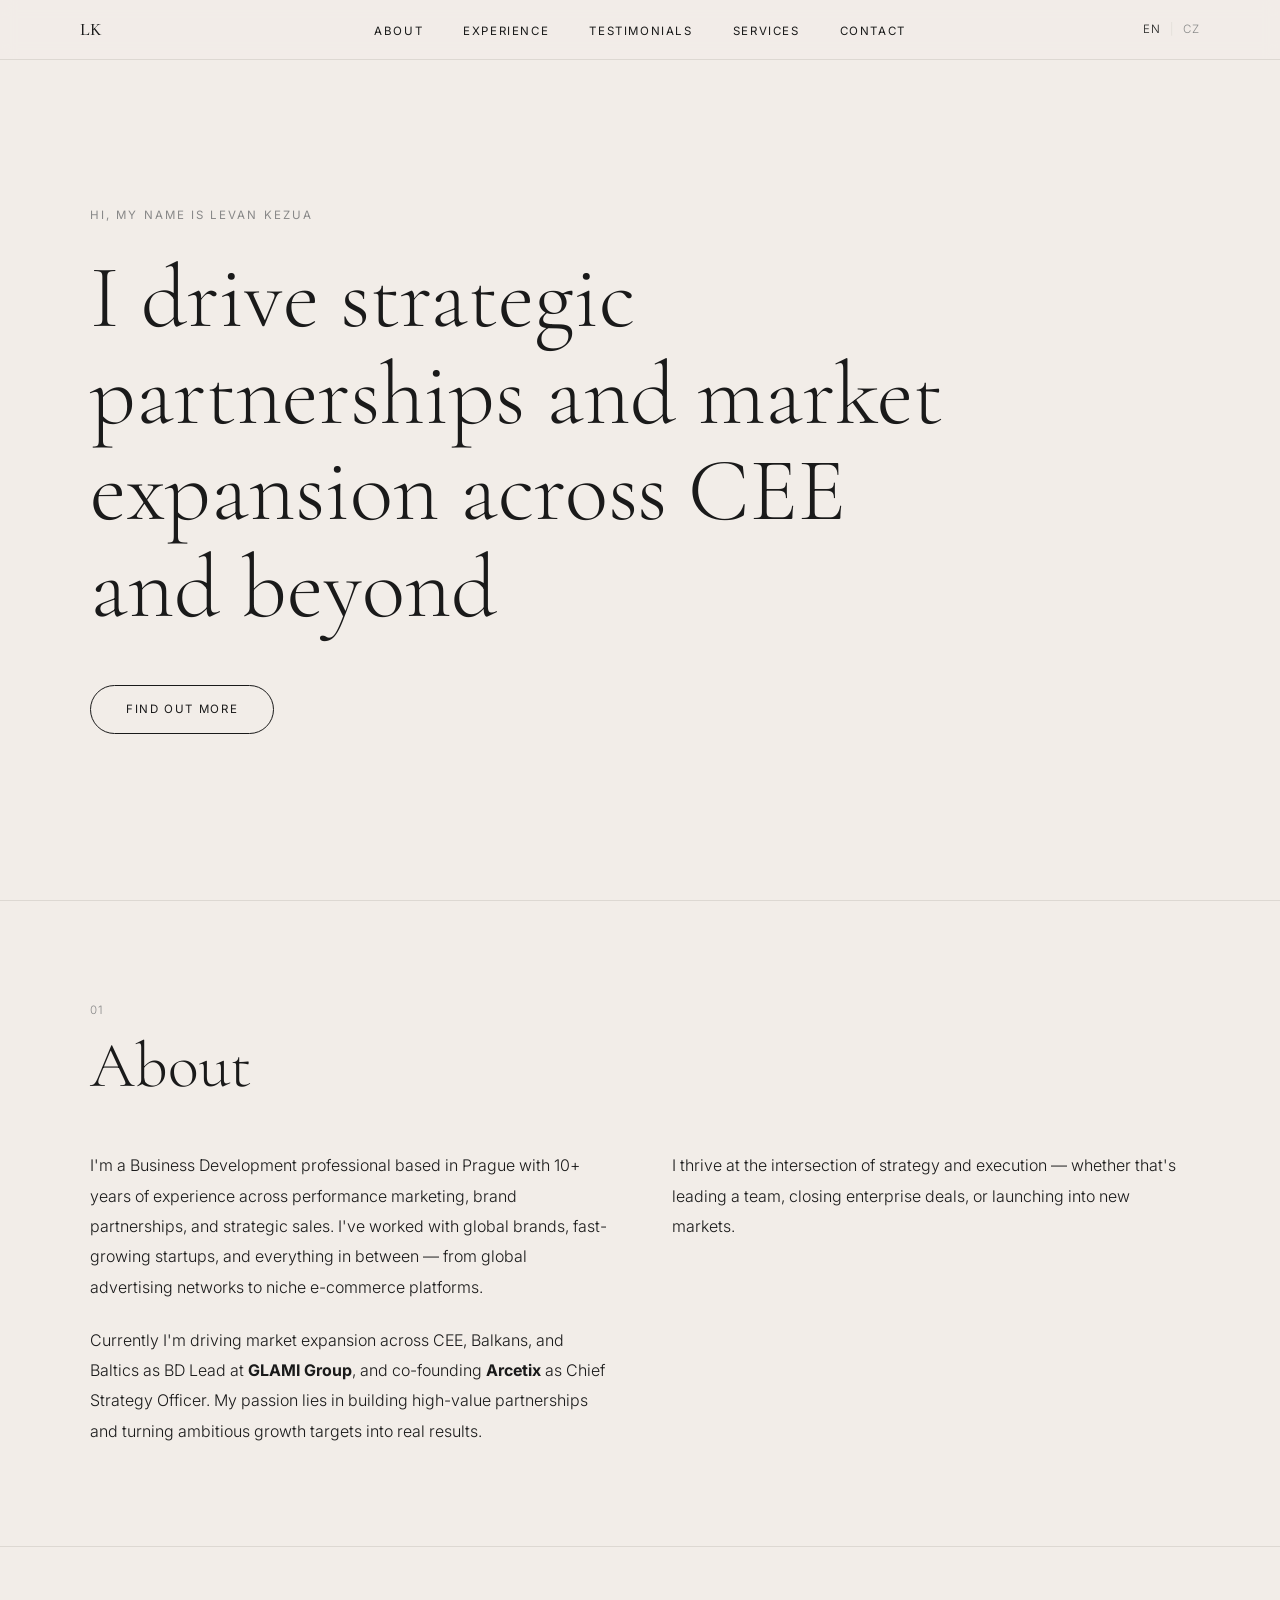
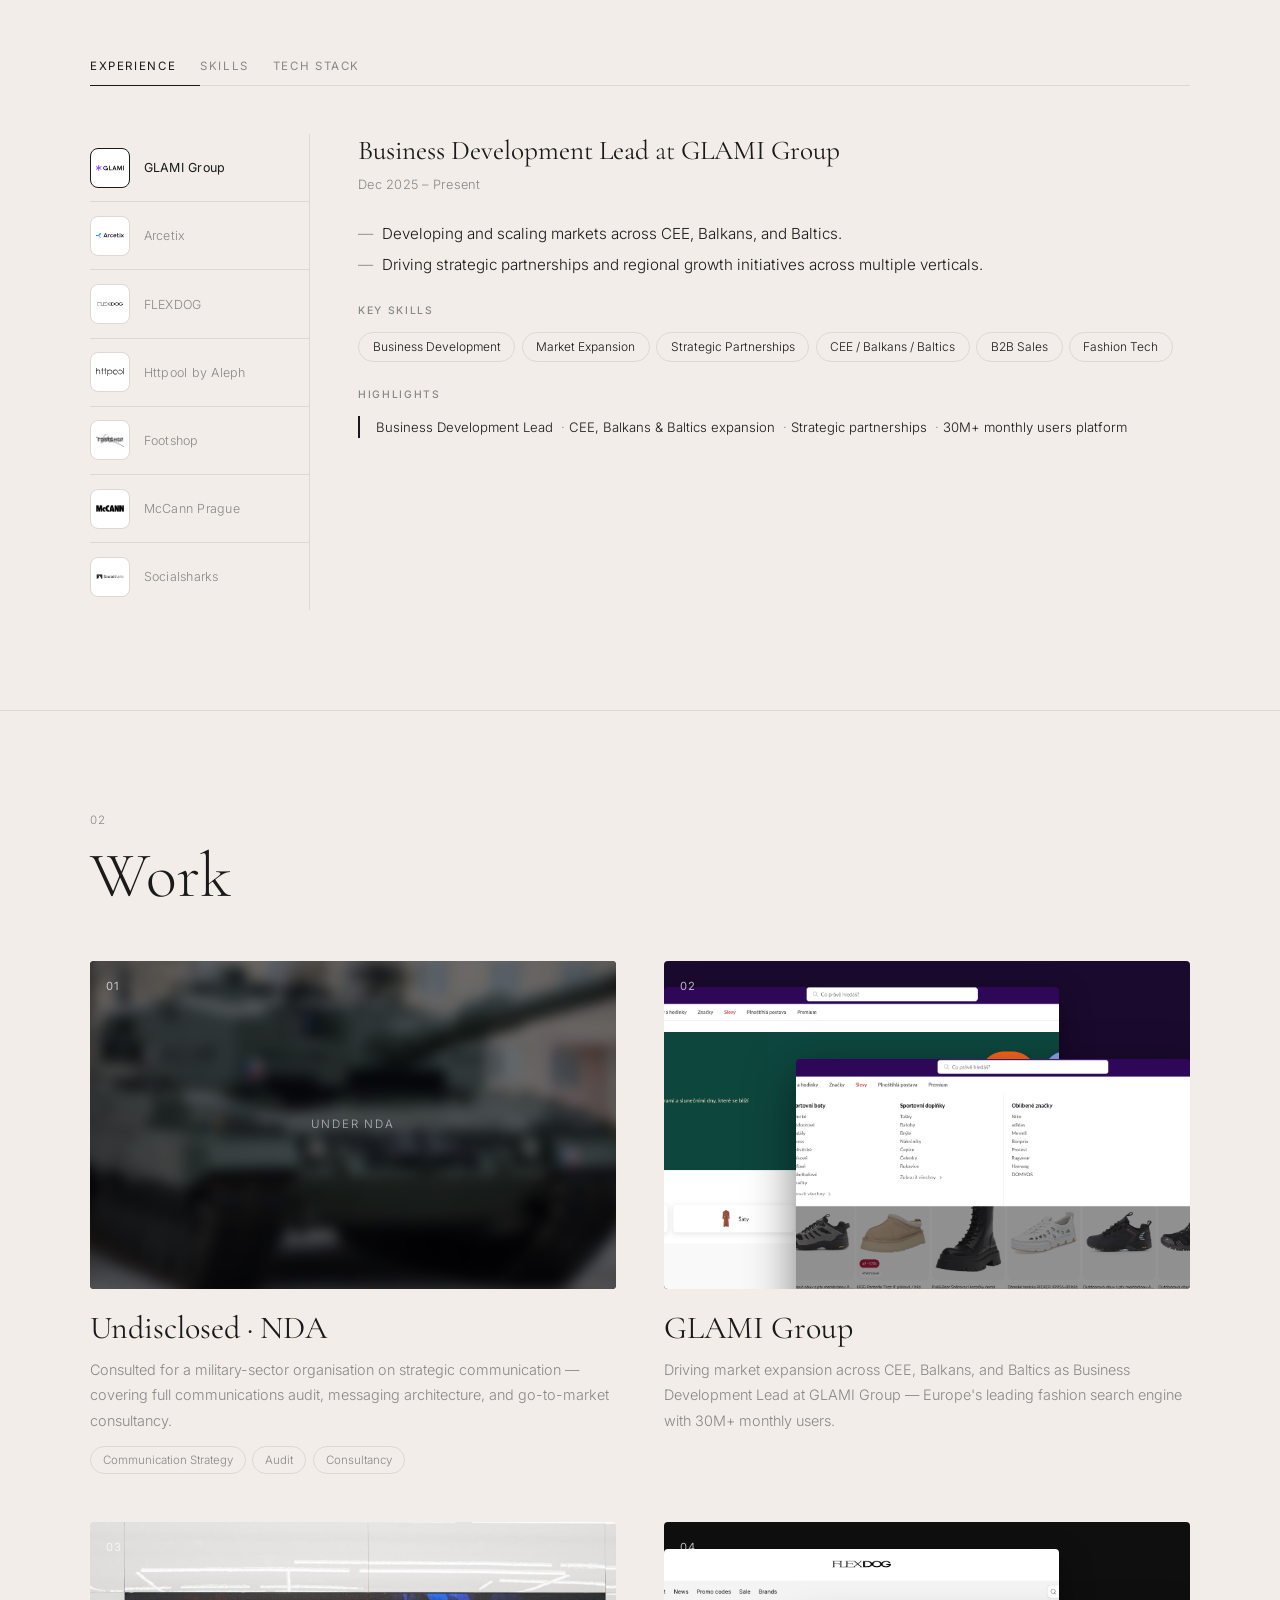
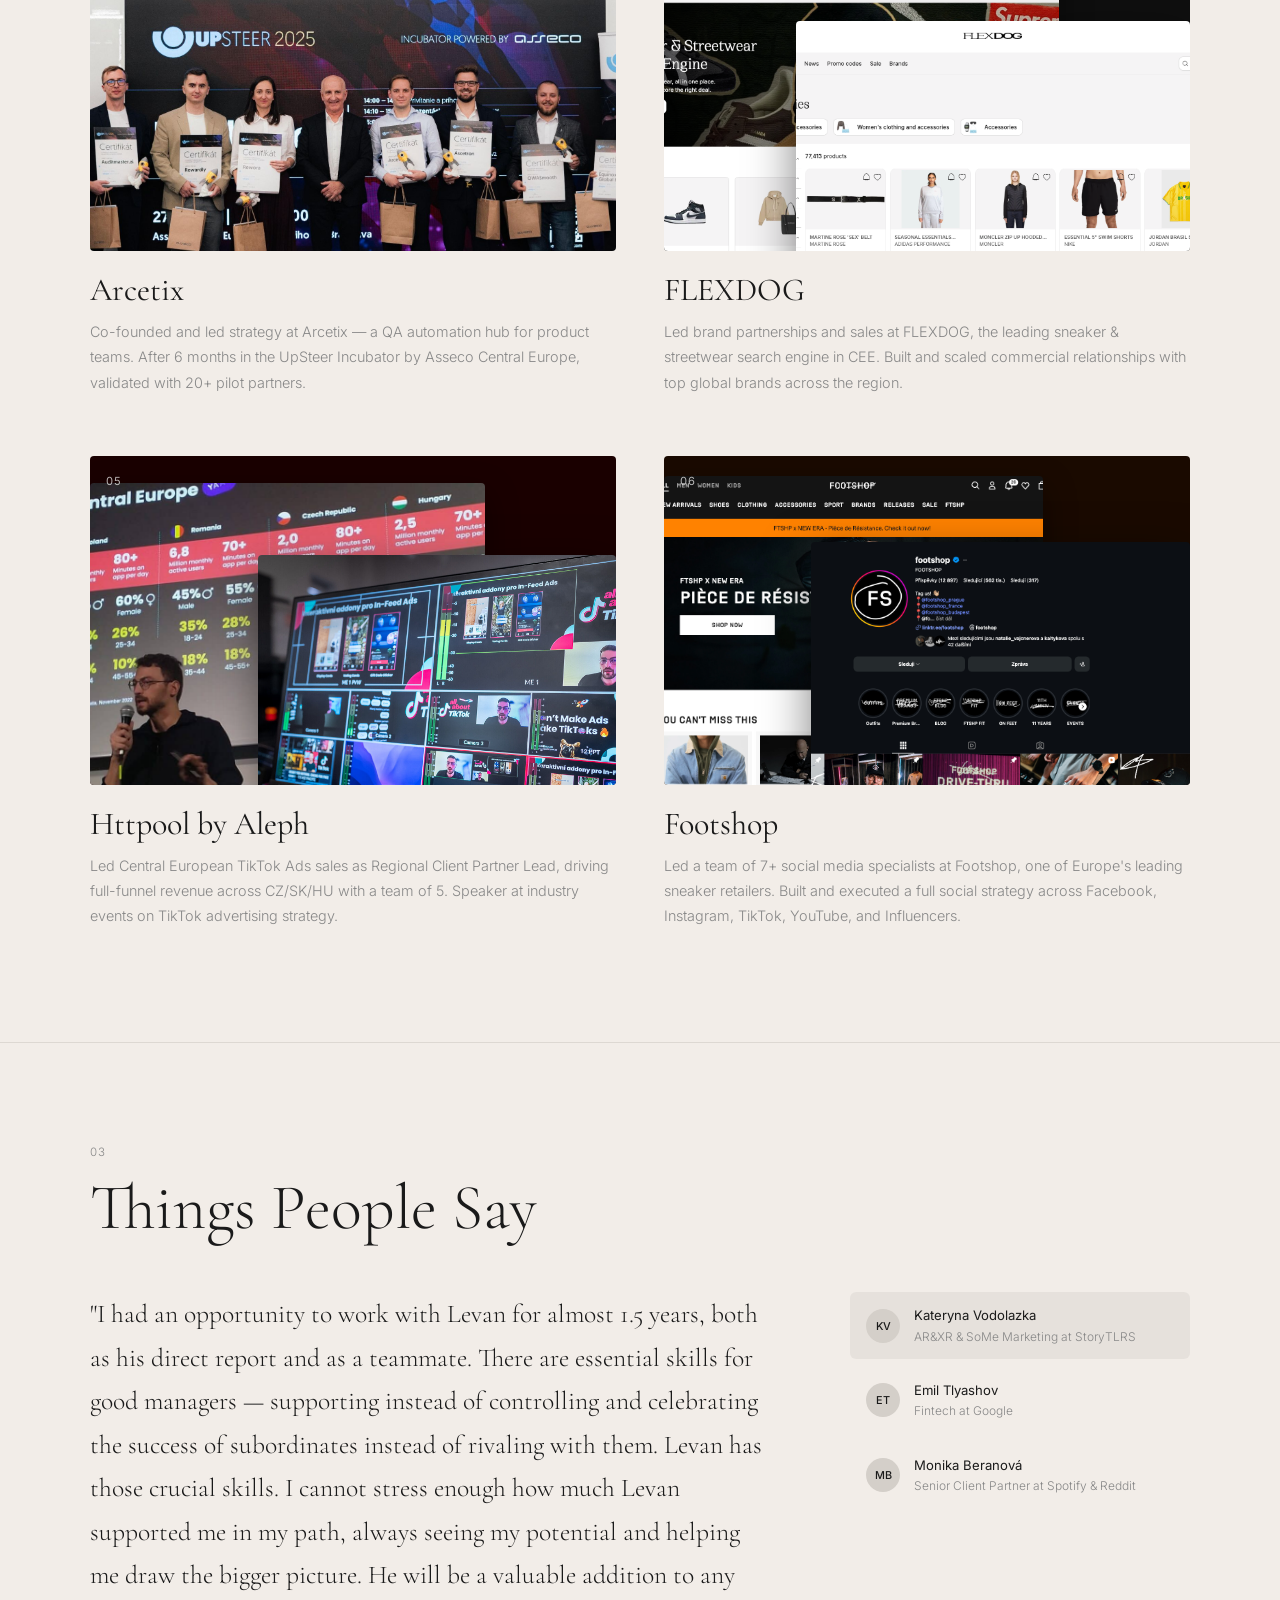
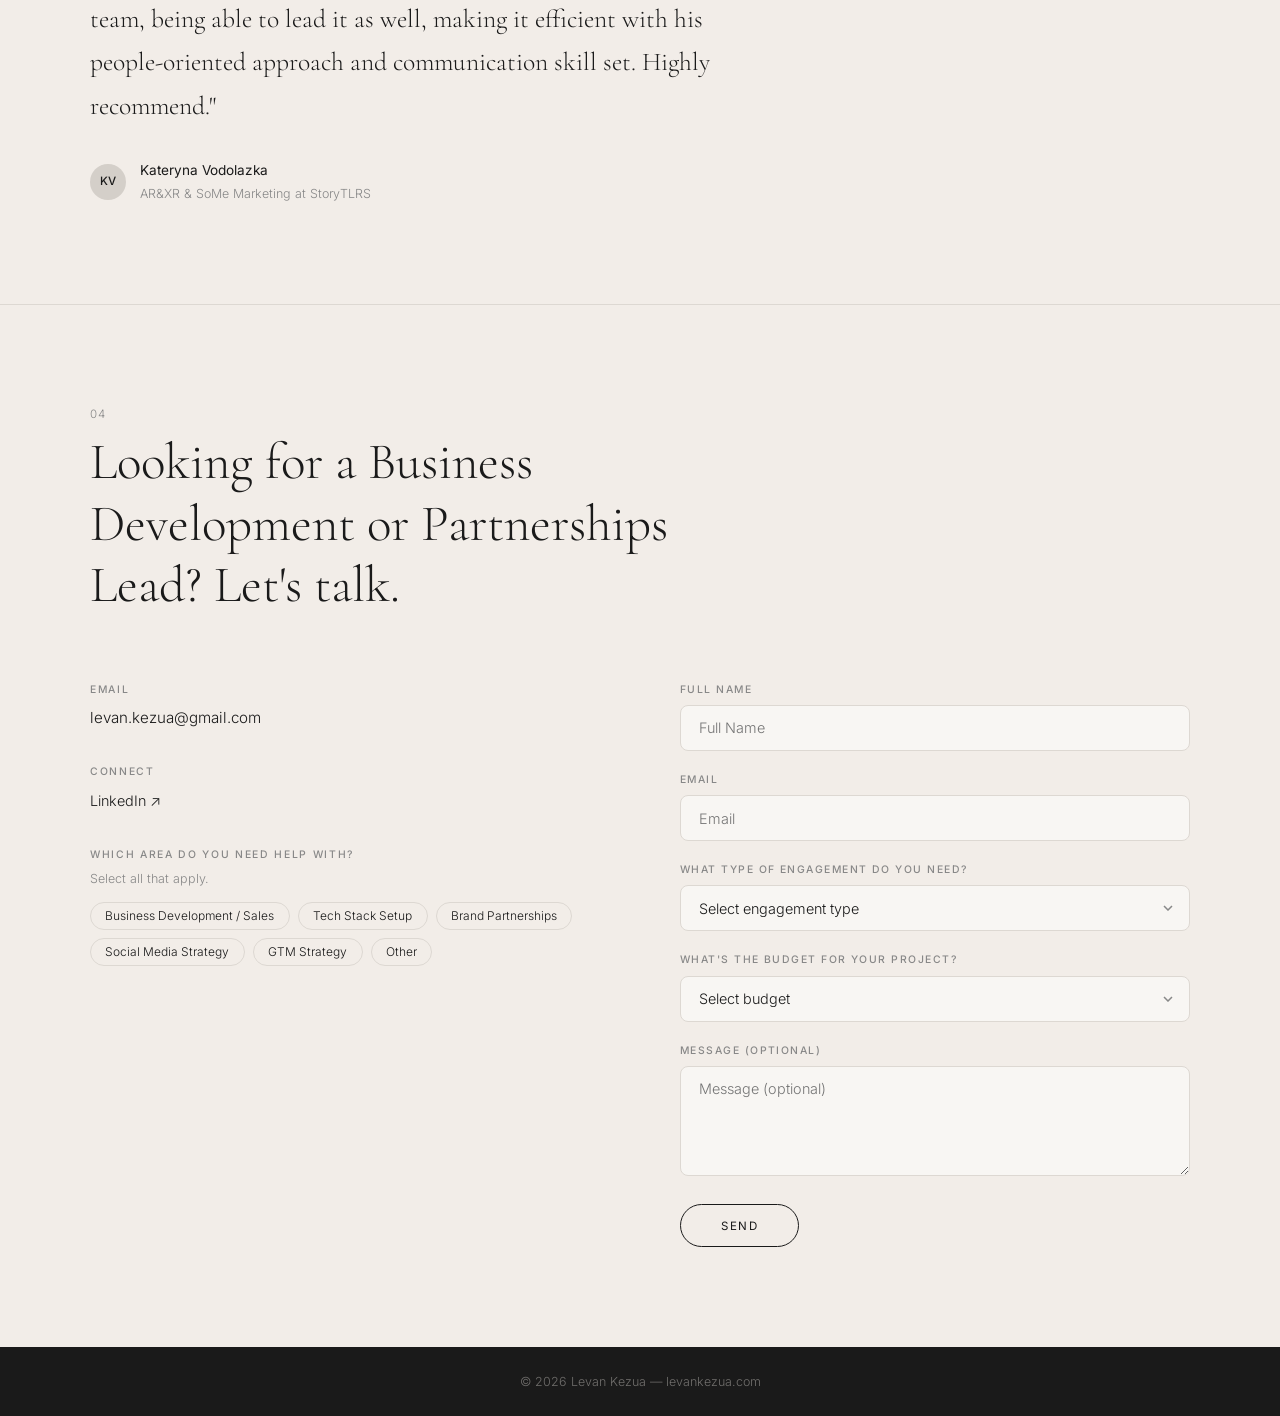
==== index.html @ ef1ce6ef "Update skills layout to 4-column grid with dash bullets" ====
<!DOCTYPE html>
<html lang="en">
<head>
  <meta charset="UTF-8" />
  <meta name="viewport" content="width=device-width, initial-scale=1.0" />
  <title>Levan Kezua — Business Development & Partnerships</title>
  <link rel="preconnect" href="https://fonts.googleapis.com" />
  <link rel="preconnect" href="https://fonts.gstatic.com" crossorigin />
  <link href="https://fonts.googleapis.com/css2?family=Cormorant+Garamond:ital,wght@0,300;0,400;0,500;0,600;1,300;1,400&family=Inter:wght@300;400;500&display=swap" rel="stylesheet" />
  <!-- Microsoft Clarity -->
  <script type="text/javascript">
    (function(c,l,a,r,i,t,y){
        c[a]=c[a]||function(){(c[a].q=c[a].q||[]).push(arguments)};
        t=l.createElement(r);t.async=1;t.src="https://www.clarity.ms/tag/"+i;
        y=l.getElementsByTagName(r)[0];y.parentNode.insertBefore(t,y);
    })(window, document, "clarity", "script", "w3x8jxwo1a");
  </script>
  <!-- Google Analytics 4 -->
  <script async src="https://www.googletagmanager.com/gtag/js?id=G-P7CTTK1KFV"></script>
  <script>
    window.dataLayer = window.dataLayer || [];
    function gtag(){dataLayer.push(arguments);}
    gtag('js', new Date());
    gtag('config', 'G-P7CTTK1KFV');
  </script>
  <style>
    *, *::before, *::after { box-sizing: border-box; margin: 0; padding: 0; }

    :root {
      --bg:      #f2ede8;
      --text:    #1a1a1a;
      --muted:   #888;
      --border:  #ddd8d2;
      --white:   #fff;
    }

    html { scroll-behavior: smooth; }

    body {
      font-family: 'Inter', sans-serif;
      background: var(--bg);
      color: var(--text);
      font-size: 16px;
      line-height: 1.7;
      font-weight: 300;
    }

    h1, h2, h3, h4 {
      font-family: 'Cormorant Garamond', serif;
      font-weight: 400;
      line-height: 1.15;
    }

    a { color: var(--text); text-decoration: none; transition: opacity .2s; }
    a:hover { opacity: .6; }

    /* ── NAV ──────────────────────────────── */
    nav {
      position: fixed; top: 0; left: 0; right: 0; z-index: 100;
      background: rgba(242,237,232,.95);
      backdrop-filter: blur(8px);
      border-bottom: 1px solid var(--border);
      height: 60px;
      display: flex; align-items: center;
    }

    .nav-inner {
      width: 100%; max-width: 1200px; margin: 0 auto;
      padding: 0 2.5rem;
      display: flex; align-items: center; justify-content: center;
      position: relative;
    }

    .nav-logo {
      position: absolute; left: 2.5rem;
      font-family: 'Cormorant Garamond', serif;
      font-size: 1.1rem;
      font-weight: 500;
      letter-spacing: .05em;
      color: var(--text);
    }

    .nav-links {
      display: flex; gap: 2.5rem; list-style: none;
    }

    .nav-links a {
      font-size: .72rem;
      font-weight: 400;
      letter-spacing: .14em;
      text-transform: uppercase;
      color: var(--text);
    }

    .nav-links a:hover { opacity: .5; }

    .nav-lang {
      position: absolute; right: 2.5rem;
      display: flex; gap: .5rem; align-items: center;
      font-size: .72rem; letter-spacing: .1em; text-transform: uppercase;
    }

    .nav-lang a { color: var(--muted); }
    .nav-lang a.active { color: var(--text); }
    .nav-lang span { color: var(--border); }

    .nav-toggle { display: none; background: none; border: none; cursor: pointer; padding: 4px; position: absolute; right: 2.5rem; }
    .nav-toggle span { display: block; width: 22px; height: 1.5px; background: var(--text); margin: 5px 0; }

    /* Dropdown */
    .nav-links li { position: relative; }
    .nav-dropdown {
      display: none;
      position: absolute; top: 100%; left: 50%;
      transform: translateX(-50%);
      background: var(--bg);
      border: 1px solid var(--border);
      min-width: 220px;
      padding: 12px 0 6px;
      z-index: 200;
    }
    .nav-dropdown::before {
      content: ''; position: absolute; top: -12px; left: 0; right: 0; height: 12px;
    }
    .nav-links li:hover .nav-dropdown { display: block; }
    .nav-dropdown a {
      display: block; padding: .55rem 1.2rem;
      font-size: .7rem; letter-spacing: .12em; text-transform: uppercase;
      color: var(--muted); white-space: nowrap;
    }
    .nav-dropdown a:hover { color: var(--text); opacity: 1; background: rgba(0,0,0,.03); }

    /* ── HERO ─────────────────────────────── */
    #hero {
      min-height: 100vh;
      display: flex; align-items: center;
      padding: 120px 2.5rem 80px;
      background: var(--bg);
    }

    .hero-inner { max-width: 1100px; margin: 0 auto; width: 100%; }

    .hero-intro {
      font-family: 'Inter', sans-serif;
      font-size: .72rem;
      font-weight: 400;
      letter-spacing: .18em;
      text-transform: uppercase;
      color: var(--muted);
      margin-bottom: 1.5rem;
    }

    .hero-inner h1 {
      font-size: clamp(3rem, 7vw, 6rem);
      font-weight: 300;
      line-height: 1.08;
      color: var(--text);
      max-width: 900px;
      margin-bottom: 3rem;
    }

    .btn-outline-dark {
      display: inline-block;
      padding: .85rem 2.2rem;
      border: 1px solid var(--text);
      border-radius: 50px;
      font-family: 'Inter', sans-serif;
      font-size: .72rem;
      font-weight: 400;
      letter-spacing: .14em;
      text-transform: uppercase;
      color: var(--text);
      transition: background .2s, color .2s;
    }
    .btn-outline-dark:hover { background: var(--text); color: var(--bg); opacity: 1; }

    /* ── SECTION COMMON ──────────────────── */
    section { padding: 100px 2.5rem; }

    .section-inner { max-width: 1100px; margin: 0 auto; }

    .section-num {
      font-family: 'Inter', sans-serif;
      font-size: .72rem;
      letter-spacing: .1em;
      color: var(--muted);
      margin-bottom: .5rem;
    }

    .section-title {
      font-size: clamp(2.5rem, 5vw, 4rem);
      font-weight: 300;
      color: var(--text);
      margin-bottom: 3rem;
    }

    /* ── ABOUT ───────────────────────────── */
    #about { background: var(--bg); border-top: 1px solid var(--border); }

    .about-grid {
      display: grid;
      grid-template-columns: 1fr 1fr;
      gap: 4rem;
    }

    .about-grid p {
      font-size: 1rem;
      color: var(--text);
      line-height: 1.9;
      margin-bottom: 1.4rem;
      font-weight: 300;
    }

    .about-grid p:last-child { margin-bottom: 0; }

    /* ── EXPERIENCE ──────────────────────── */
    #work { background: var(--bg); border-top: 1px solid var(--border); }

    .se-tabs {
      display: flex; gap: 0;
      border-bottom: 1px solid var(--border);
      margin-bottom: 3rem;
      position: relative;
    }

    .se-tab {
      background: none; border: none; cursor: pointer;
      padding: .75rem 1.5rem .75rem 0;
      font-family: 'Inter', sans-serif;
      font-size: .72rem;
      font-weight: 400;
      letter-spacing: .14em;
      text-transform: uppercase;
      color: var(--muted);
      position: relative;
      transition: color .2s;
    }

    .se-tab.active { color: var(--text); }

    .se-tab.active::after {
      content: '';
      position: absolute; bottom: -1px; left: 0; right: 0;
      height: 1px; background: var(--text);
    }

    .se-panel { display: none; }
    .se-panel.active { display: block; }

    /* Experience layout */
    .exp-layout { display: flex; gap: 0; min-height: 380px; }

    .exp-sidebar {
      display: flex; flex-direction: column;
      flex-shrink: 0; width: 220px;
      border-right: 1px solid var(--border);
    }

    .exp-tab {
      background: none; border: none; cursor: pointer;
      display: flex; align-items: center; gap: .85rem;
      padding: .85rem 1rem .85rem 0;
      text-align: left;
      border-bottom: 1px solid var(--border);
      transition: opacity .2s;
    }

    .exp-tab:last-child { border-bottom: none; }
    .exp-tab:hover { opacity: .7; }

    .exp-logo-box {
      width: 40px; height: 40px;
      border-radius: 8px;
      border: 1px solid var(--border);
      background: var(--white);
      display: flex; align-items: center; justify-content: center;
      flex-shrink: 0;
      overflow: hidden;
    }

    .exp-logo-box img { width: 28px; height: 28px; object-fit: contain; }

    .exp-tab-name {
      font-family: 'Inter', sans-serif;
      font-size: .78rem;
      font-weight: 300;
      color: var(--muted);
      letter-spacing: .02em;
    }

    .exp-tab.active .exp-tab-name { color: var(--text); font-weight: 400; }
    .exp-tab.active .exp-logo-box { border-color: var(--text); }

    .exp-detail { flex: 1; padding: 0 0 0 3rem; }

    .exp-panel { display: none; }
    .exp-panel.active { display: block; }

    .exp-role {
      font-family: 'Cormorant Garamond', serif;
      font-size: 1.7rem;
      font-weight: 400;
      color: var(--text);
      margin-bottom: .4rem;
      line-height: 1.25;
    }

    .exp-role em { font-style: normal; font-weight: 300; }

    .exp-date {
      font-size: .8rem;
      color: var(--muted);
      font-weight: 300;
      margin-bottom: 1.5rem;
      letter-spacing: .02em;
    }

    .exp-panel ul { list-style: none; padding: 0; margin-bottom: 1.5rem; }

    .exp-panel li {
      font-size: .95rem;
      color: var(--text);
      font-weight: 300;
      line-height: 1.8;
      padding-left: 1.5rem;
      position: relative;
      margin-bottom: .2rem;
    }

    .exp-panel li::before {
      content: '—';
      position: absolute; left: 0;
      color: var(--muted);
    }

    .exp-section-label {
      font-family: 'Inter', sans-serif;
      font-size: .65rem;
      font-weight: 500;
      letter-spacing: .16em;
      text-transform: uppercase;
      color: var(--muted);
      margin-bottom: .75rem;
    }

    .exp-chips { display: flex; flex-wrap: wrap; gap: .4rem; margin-bottom: 1.5rem; }

    .exp-chip {
      font-size: .75rem;
      font-weight: 300;
      color: var(--text);
      border: 1px solid var(--border);
      border-radius: 50px;
      padding: .25rem .85rem;
    }

    .exp-highlights-bar {
      border-left: 2px solid var(--text);
      padding-left: 1rem;
      display: flex; flex-wrap: wrap; gap: .2rem .5rem; align-items: center;
    }

    .exp-highlights-bar span {
      font-size: .82rem; font-weight: 300; color: var(--text);
    }

    .exp-highlights-bar span + span::before { content: ' · '; color: var(--muted); }

    .exp-links { display: flex; flex-direction: column; gap: .3rem; margin-top: .5rem; }
    .exp-links a { font-size: .85rem; font-weight: 300; color: var(--muted); }
    .exp-links a:hover { color: var(--text); opacity: 1; }
    .exp-cat { font-size: .65rem; letter-spacing: .12em; text-transform: uppercase; color: var(--muted); margin-top: .6rem; }

    /* Skills */
    .skills-tabs { display: flex; gap: .5rem; flex-wrap: wrap; margin-bottom: 2rem; }

    .skill-tab-btn {
      padding: .4rem 1rem;
      border: 1px solid var(--border);
      border-radius: 50px;
      background: none;
      font-family: 'Inter', sans-serif;
      font-size: .72rem;
      font-weight: 300;
      letter-spacing: .06em;
      color: var(--muted);
      cursor: pointer;
      transition: all .2s;
    }

    .skill-tab-btn.active, .skill-tab-btn:hover {
      border-color: var(--text);
      color: var(--text);
    }

    .tab-panel { display: none; }
    .tab-panel.active { display: flex; flex-wrap: wrap; gap: .5rem; }

    .skill-tag {
      font-size: .8rem; font-weight: 300;
      border: 1px solid var(--border);
      border-radius: 50px;
      padding: .3rem 1rem;
      color: var(--text);
      transition: border-color .2s;
    }

    .skill-tag:hover { border-color: var(--text); }

    /* Skills 4-column grid */
    .skills-grid-4col {
      display: grid;
      grid-template-columns: repeat(4, 1fr);
      gap: 2.5rem;
    }

    .skills-col-title {
      font-family: 'Inter', sans-serif;
      font-size: .65rem;
      font-weight: 500;
      letter-spacing: .16em;
      text-transform: uppercase;
      color: var(--muted);
      margin-bottom: 1.25rem;
    }

    .skills-list {
      list-style: none;
      padding: 0;
      display: flex;
      flex-direction: column;
      gap: .55rem;
    }

    .skills-list li {
      font-size: .9rem;
      font-weight: 300;
      color: var(--text);
      padding-left: 1.25rem;
      position: relative;
    }

    .skills-list li::before {
      content: '—';
      position: absolute;
      left: 0;
      color: var(--muted);
      font-size: .75rem;
    }

    @media (max-width: 900px) {
      .skills-grid-4col { grid-template-columns: 1fr 1fr; }
    }

    @media (max-width: 600px) {
      .skills-grid-4col { grid-template-columns: 1fr; }
    }

    /* ── WORK / PORTFOLIO ────────────────── */
    #portfolio { background: var(--bg); border-top: 1px solid var(--border); }

    .work-grid {
      display: grid;
      grid-template-columns: 1fr 1fr;
      gap: 3rem 3rem;
    }

    .work-item {}

    .work-img-wrap {
      width: 100%; aspect-ratio: 16/10;
      overflow: hidden; position: relative;
      border-radius: 4px;
      margin-bottom: 1.25rem;
      background: #222;
    }

    .work-img-wrap img {
      width: 100%; height: 100%; object-fit: cover;
      transition: transform .4s ease;
    }

    .work-item:hover .work-img-wrap img { transform: scale(1.03); }

    .work-num {
      position: absolute; top: 1rem; left: 1rem;
      font-family: 'Inter', sans-serif;
      font-size: .7rem; font-weight: 400;
      color: rgba(255,255,255,.7);
      letter-spacing: .08em;
      z-index: 2;
    }

    .work-nda-label {
      position: absolute; inset: 0; z-index: 2;
      display: flex; align-items: center; justify-content: center;
      font-family: 'Inter', sans-serif;
      font-size: .72rem; letter-spacing: .16em; text-transform: uppercase;
      color: rgba(255,255,255,.6);
    }

    .work-title {
      font-size: clamp(1.5rem, 2.5vw, 2rem);
      font-weight: 400;
      color: var(--text);
      margin-bottom: .6rem;
      line-height: 1.2;
    }

    .work-desc {
      font-size: .9rem;
      font-weight: 300;
      color: var(--muted);
      line-height: 1.75;
      margin-bottom: .85rem;
    }

    .work-tags { display: flex; flex-wrap: wrap; gap: .4rem; }

    .work-tag {
      font-size: .72rem; font-weight: 300;
      border: 1px solid var(--border);
      border-radius: 50px;
      padding: .2rem .75rem;
      color: var(--muted);
    }

    /* ── TESTIMONIALS ────────────────────── */
    #testimonials { background: var(--bg); border-top: 1px solid var(--border); }

    .testimonials-grid {
      display: grid;
      grid-template-columns: 1fr 340px;
      gap: 5rem;
      align-items: start;
    }

    .ts-quote {
      font-family: 'Cormorant Garamond', serif;
      font-size: clamp(1.25rem, 2vw, 1.6rem);
      font-weight: 300;
      line-height: 1.7;
      color: var(--text);
      margin-bottom: 2rem;
    }

    .ts-quote-author {
      display: flex; align-items: center; gap: .85rem;
    }

    .ts-avatar {
      width: 36px; height: 36px;
      border-radius: 50%;
      background: #d4cfc9;
      display: flex; align-items: center; justify-content: center;
      font-family: 'Inter', sans-serif;
      font-size: .72rem; font-weight: 500;
      color: var(--text);
      flex-shrink: 0;
    }

    .ts-author-name { font-size: .85rem; font-weight: 400; color: var(--text); }
    .ts-author-title { font-size: .78rem; font-weight: 300; color: var(--muted); }

    .ts-list { display: flex; flex-direction: column; gap: .5rem; }

    .ts-list-item {
      display: flex; align-items: center; gap: .85rem;
      padding: .75rem 1rem;
      border-radius: 6px;
      cursor: pointer;
      transition: background .2s;
    }

    .ts-list-item.active { background: rgba(0,0,0,.05); }
    .ts-list-item:hover { background: rgba(0,0,0,.04); }

    .ts-list-avatar {
      width: 34px; height: 34px;
      border-radius: 50%;
      background: #d4cfc9;
      display: flex; align-items: center; justify-content: center;
      font-family: 'Inter', sans-serif;
      font-size: .68rem; font-weight: 500;
      color: var(--text);
      flex-shrink: 0;
    }

    .ts-list-name { font-size: .82rem; font-weight: 400; color: var(--text); }
    .ts-list-title { font-size: .75rem; font-weight: 300; color: var(--muted); }

    /* ── CONTACT ─────────────────────────── */
    #contact { background: var(--bg); border-top: 1px solid var(--border); }

    .contact-heading {
      font-size: clamp(2rem, 4vw, 3.5rem);
      font-weight: 300;
      color: var(--text);
      max-width: 640px;
      margin-bottom: 4rem;
      line-height: 1.2;
    }

    .contact-grid {
      display: grid;
      grid-template-columns: 1fr 1fr;
      gap: 5rem;
      align-items: start;
    }

    .contact-left { display: flex; flex-direction: column; gap: 2rem; }

    .cl-label {
      font-size: .65rem; font-weight: 500;
      letter-spacing: .16em; text-transform: uppercase;
      color: var(--muted); margin-bottom: .4rem;
    }

    .cl-value { font-size: .95rem; font-weight: 300; color: var(--text); }

    .cl-link {
      font-size: .9rem; font-weight: 300;
      color: var(--text);
      display: inline-flex; align-items: center; gap: .3rem;
    }

    .cl-chips-label {
      font-size: .65rem; font-weight: 500;
      letter-spacing: .16em; text-transform: uppercase;
      color: var(--muted); margin-bottom: .3rem;
    }

    .cl-chips-hint { font-size: .78rem; font-weight: 300; color: var(--muted); margin-bottom: .75rem; }

    .cl-chips { display: flex; flex-wrap: wrap; gap: .5rem; }

    .cl-chip {
      padding: .35rem .9rem;
      border: 1px solid var(--border);
      border-radius: 50px;
      font-family: 'Inter', sans-serif;
      font-size: .75rem; font-weight: 300;
      color: var(--text); cursor: pointer;
      transition: border-color .2s, background .2s;
      background: none;
    }

    .cl-chip.selected { border-color: var(--text); background: rgba(0,0,0,.05); }

    /* Form */
    .contact-form { display: flex; flex-direction: column; gap: 1.25rem; }

    .cf-label {
      font-size: .65rem; font-weight: 500;
      letter-spacing: .14em; text-transform: uppercase;
      color: var(--muted); display: block; margin-bottom: .4rem;
    }

    .cf-input, .cf-select, .cf-textarea {
      width: 100%;
      padding: .85rem 1.1rem;
      border: 1px solid var(--border);
      border-radius: 8px;
      background: rgba(255,255,255,.5);
      font-family: 'Inter', sans-serif;
      font-size: .9rem; font-weight: 300;
      color: var(--text);
      outline: none;
      transition: border-color .2s;
      appearance: none;
    }

    .cf-input:focus, .cf-select:focus, .cf-textarea:focus {
      border-color: var(--text);
    }

    .cf-select {
      background-image: url("data:image/svg+xml,%3Csvg xmlns='http://www.w3.org/2000/svg' width='10' height='6'%3E%3Cpath d='M1 1l4 4 4-4' stroke='%23888' stroke-width='1.5' fill='none'/%3E%3C/svg%3E");
      background-repeat: no-repeat;
      background-position: right 1rem center;
      background-color: rgba(255,255,255,.5);
    }

    .cf-textarea { resize: vertical; min-height: 110px; }

    .cf-submit {
      align-self: flex-start;
      padding: .85rem 2.5rem;
      border: 1px solid var(--text);
      border-radius: 50px;
      background: none;
      font-family: 'Inter', sans-serif;
      font-size: .72rem; font-weight: 400;
      letter-spacing: .14em; text-transform: uppercase;
      color: var(--text); cursor: pointer;
      transition: background .2s, color .2s;
    }

    .cf-submit:hover { background: var(--text); color: var(--bg); }

    /* ── FOOTER ──────────────────────────── */
    footer {
      background: var(--text);
      color: rgba(242,237,232,.4);
      text-align: center;
      padding: 1.5rem;
      font-size: .78rem;
      font-weight: 300;
    }

    footer a { color: rgba(242,237,232,.4); }
    footer a:hover { color: rgba(242,237,232,.7); opacity: 1; }

    /* ── MOBILE ──────────────────────────── */
    @media (max-width: 900px) {
      .about-grid { grid-template-columns: 1fr; gap: 1.5rem; }
      .work-grid { grid-template-columns: 1fr; }
      .testimonials-grid { grid-template-columns: 1fr; }
      .contact-grid { grid-template-columns: 1fr; gap: 2.5rem; }
      .exp-sidebar { width: 160px; }
    }

    @media (max-width: 768px) {
      .nav-links { display: none; flex-direction: column; position: absolute; top: 60px; left: 0; right: 0; background: var(--bg); padding: 1rem 2rem; border-bottom: 1px solid var(--border); gap: 1rem; }
      .nav-links.open { display: flex; }
      .nav-toggle { display: block; }
      .nav-lang { display: none; }
      .exp-layout { flex-direction: column; }
      .exp-sidebar { width: 100%; flex-direction: row; flex-wrap: wrap; border-right: none; border-bottom: 1px solid var(--border); padding-bottom: 1rem; margin-bottom: 1.5rem; }
      .exp-detail { padding: 0; }
    }
  </style>
</head>
<body>

  <!-- NAV -->
  <nav>
    <div class="nav-inner">
      <a href="index.html" class="nav-logo">LK</a>
      <ul class="nav-links" id="navLinks">
        <li><a href="#about">About</a></li>
        <li><a href="#work">Experience</a></li>
        <li><a href="#testimonials">Testimonials</a></li>
        <li>
          <a href="fractional-cso.html">Services</a>
          <div class="nav-dropdown">
            <a href="fractional-cso.html">Fractional CSO</a>
            <a href="sales-strategy.html">Sales Strategy &amp; Advisory</a>
            <a href="market-expansion.html">Market Expansion (CEE)</a>
            <a href="partnership-development.html">Partnership Development</a>
            <a href="go-to-market.html">Go-to-Market Consulting</a>
          </div>
        </li>
        <li><a href="#contact">Contact</a></li>
      </ul>
      <button class="nav-toggle" id="navToggle" aria-label="Toggle menu">
        <span></span><span></span><span></span>
      </button>
      <div class="nav-lang">
        <a href="index.html" class="active">EN</a>
        <span>|</span>
        <a href="index-cz.html">CZ</a>
      </div>
    </div>
  </nav>

  <!-- HERO -->
  <section id="hero">
    <div class="hero-inner">
      <p class="hero-intro">Hi, my name is Levan Kezua</p>
      <h1>I drive strategic partnerships and market expansion across CEE and beyond</h1>
      <a href="#work" class="btn-outline-dark">Find Out More</a>
    </div>
  </section>

  <!-- ABOUT -->
  <section id="about">
    <div class="section-inner">
      <p class="section-num">01</p>
      <h2 class="section-title">About</h2>
      <div class="about-grid">
        <div>
          <p>I'm a Business Development professional based in Prague with 10+ years of experience across performance marketing, brand partnerships, and strategic sales. I've worked with global brands, fast-growing startups, and everything in between — from global advertising networks to niche e-commerce platforms.</p>
          <p>Currently I'm driving market expansion across CEE, Balkans, and Baltics as BD Lead at <strong>GLAMI Group</strong>, and co-founding <strong>Arcetix</strong> as Chief Strategy Officer. My passion lies in building high-value partnerships and turning ambitious growth targets into real results.</p>
        </div>
        <div>
          <p>I thrive at the intersection of strategy and execution — whether that's leading a team, closing enterprise deals, or launching into new markets.</p>
        </div>
      </div>
    </div>
  </section>

  <!-- EXPERIENCE / SKILLS / TECH STACK -->
  <section id="work">
    <div class="section-inner">

      <div class="se-tabs">
        <button class="se-tab active" data-se="experience">Experience</button>
        <button class="se-tab" data-se="skills">Skills</button>
        <button class="se-tab" data-se="techstack">Tech Stack</button>
      </div>

      <!-- EXPERIENCE -->
      <div class="se-panel active" id="se-experience">
        <div class="exp-layout">

          <div class="exp-sidebar">
            <button class="exp-tab active" data-exp="glami">
              <div class="exp-logo-box"><img src="logos/glami.svg" alt="GLAMI"></div>
              <span class="exp-tab-name">GLAMI Group</span>
            </button>
            <button class="exp-tab" data-exp="arcetix">
              <div class="exp-logo-box"><img src="logos/arcetix.svg" alt="Arcetix"></div>
              <span class="exp-tab-name">Arcetix</span>
            </button>
            <button class="exp-tab" data-exp="flexdog">
              <div class="exp-logo-box"><img src="logos/flexdog.png" alt="FLEXDOG"></div>
              <span class="exp-tab-name">FLEXDOG</span>
            </button>
            <button class="exp-tab" data-exp="httpool">
              <div class="exp-logo-box"><img src="logos/httpool.svg" alt="Httpool"></div>
              <span class="exp-tab-name">Httpool by Aleph</span>
            </button>
            <button class="exp-tab" data-exp="footshop">
              <div class="exp-logo-box"><img src="logos/footshop.png" alt="Footshop"></div>
              <span class="exp-tab-name">Footshop</span>
            </button>
            <button class="exp-tab" data-exp="mccann">
              <div class="exp-logo-box"><img src="logos/mccann.png" alt="McCann"></div>
              <span class="exp-tab-name">McCann Prague</span>
            </button>
            <button class="exp-tab" data-exp="socialsharks">
              <div class="exp-logo-box"><img src="logos/socialsharks.png" alt="Socialsharks"></div>
              <span class="exp-tab-name">Socialsharks</span>
            </button>
          </div>

          <div class="exp-detail">

            <div class="exp-panel active" id="exp-glami">
              <h3 class="exp-role">Business Development Lead <em>at</em> GLAMI Group</h3>
              <p class="exp-date">Dec 2025 – Present</p>
              <ul>
                <li>Developing and scaling markets across CEE, Balkans, and Baltics.</li>
                <li>Driving strategic partnerships and regional growth initiatives across multiple verticals.</li>
              </ul>
              <p class="exp-section-label">Key Skills</p>
              <div class="exp-chips">
                <span class="exp-chip">Business Development</span>
                <span class="exp-chip">Market Expansion</span>
                <span class="exp-chip">Strategic Partnerships</span>
                <span class="exp-chip">CEE / Balkans / Baltics</span>
                <span class="exp-chip">B2B Sales</span>
                <span class="exp-chip">Fashion Tech</span>
              </div>
              <p class="exp-section-label">Highlights</p>
              <div class="exp-highlights-bar">
                <span>Business Development Lead</span>
                <span>CEE, Balkans &amp; Baltics expansion</span>
                <span>Strategic partnerships</span>
                <span>30M+ monthly users platform</span>
              </div>
            </div>

            <div class="exp-panel" id="exp-arcetix">
              <h3 class="exp-role">Co-Founder &amp; CSO <em>at</em> Arcetix</h3>
              <p class="exp-date">Jul 2025 – Present</p>
              <ul>
                <li>Co-founded Arcetix and lead the company as Chief Strategy Officer.</li>
                <li>Shaping go-to-market direction, partnerships strategy, and long-term vision.</li>
              </ul>
              <p class="exp-section-label">Key Skills</p>
              <div class="exp-chips">
                <span class="exp-chip">Go-to-Market Strategy</span>
                <span class="exp-chip">Startup Leadership</span>
                <span class="exp-chip">SaaS</span>
                <span class="exp-chip">QA Automation</span>
                <span class="exp-chip">Partner Development</span>
                <span class="exp-chip">Investor Relations</span>
              </div>
              <p class="exp-section-label">Highlights</p>
              <div class="exp-highlights-bar">
                <span>UpSteer 2025 Incubator — Asseco Central Europe</span>
                <span>20+ pilot partners</span>
                <span>QA Automation SaaS</span>
                <span>Co-Founder &amp; CSO</span>
              </div>
            </div>

            <div class="exp-panel" id="exp-flexdog">
              <h3 class="exp-role">Head of Brand Partnerships &amp; Sales <em>at</em> FLEXDOG</h3>
              <p class="exp-date">Jul 2024 – Nov 2025</p>
              <ul>
                <li>Led brand partnerships and sales across 12 markets for a curated sneaker &amp; streetwear marketplace.</li>
                <li>Achieved 126% of vendor marketing goals in Q1 2025.</li>
                <li>Onboarded 10 key partners in Poland and Romania.</li>
                <li>Planned and executed expansion into Balkans, Nordics, and Baltics.</li>
              </ul>
              <p class="exp-section-label">Key Skills</p>
              <div class="exp-chips">
                <span class="exp-chip">Brand Partnerships</span>
                <span class="exp-chip">Commercial Sales</span>
                <span class="exp-chip">CEE Expansion</span>
                <span class="exp-chip">Sneaker &amp; Streetwear</span>
                <span class="exp-chip">Account Management</span>
                <span class="exp-chip">Revenue Growth</span>
              </div>
              <p class="exp-section-label">Highlights</p>
              <div class="exp-highlights-bar">
                <span>Head of Brand Partnerships &amp; Sales</span>
                <span>CEE market expansion</span>
                <span>126% of Q1 vendor goals</span>
                <span>12 markets</span>
              </div>
            </div>

            <div class="exp-panel" id="exp-httpool">
              <h3 class="exp-role">Regional Client Partner Lead, Central Europe <em>at</em> Httpool by Aleph</h3>
              <p class="exp-date">Nov 2021 – Jun 2024</p>
              <ul>
                <li>Led a team of 5 driving TikTok Ads revenue (full-funnel) for CZ/SK/HU region.</li>
                <li>Managed TikTok's ad product range for Central Europe, covering TikTok and Snapchat.</li>
                <li>Supported agencies and enterprises, consistently exceeding quarterly sales targets.</li>
              </ul>
              <p class="exp-section-label">Key Skills</p>
              <div class="exp-chips">
                <span class="exp-chip">TikTok Ads</span>
                <span class="exp-chip">Snapchat Ads</span>
                <span class="exp-chip">Performance Marketing</span>
                <span class="exp-chip">Sales Leadership</span>
                <span class="exp-chip">Full-funnel Strategy</span>
                <span class="exp-chip">Agency Relations</span>
              </div>
              <p class="exp-section-label">Media</p>
              <div class="exp-links">
                <span class="exp-cat">Video</span>
                <a href="https://www.youtube.com/watch?v=s5M8J7Bsc8E" target="_blank" rel="noopener">→ TikTok as an advertising platform (May 2022)</a>
                <a href="https://www.youtube.com/watch?v=jPeB1WS6j-U" target="_blank" rel="noopener">→ How to build a brand on social media (Feb 2023)</a>
                <span class="exp-cat">Press</span>
                <a href="https://forbes.cz/novy-hrac-na-trhu-s-reklamou-kampane-na-tiktoku-zazivaji-v-cesku-boom/" target="_blank" rel="noopener">→ Forbes — TikTok campaigns are booming in Czech Republic (Jan 2023)</a>
                <a href="https://www.visibility.cz/tiktok-zarucuje-levnejsi-zasah-nez-klasicke-socialni-site/" target="_blank" rel="noopener">→ visibility.cz — TikTok guarantees cheaper reach (Feb 2023)</a>
              </div>
            </div>

            <div class="exp-panel" id="exp-footshop">
              <h3 class="exp-role">Social Media Team Leader <em>at</em> Footshop</h3>
              <p class="exp-date">Feb 2020 – Oct 2021</p>
              <ul>
                <li>Led a team of 7+ specialists across Facebook, Instagram, TikTok, YouTube, and Influencers.</li>
                <li>Developed a comprehensive social strategy emphasising brand awareness, engagement, and sales.</li>
                <li>Continuously analysed key metrics and optimised campaigns to maintain a competitive edge.</li>
              </ul>
              <p class="exp-section-label">Key Skills</p>
              <div class="exp-chips">
                <span class="exp-chip">Team Leadership</span>
                <span class="exp-chip">Social Media Strategy</span>
                <span class="exp-chip">Facebook &amp; Instagram</span>
                <span class="exp-chip">TikTok</span>
                <span class="exp-chip">Influencer Marketing</span>
                <span class="exp-chip">KPI Management</span>
              </div>
              <p class="exp-section-label">Highlights</p>
              <div class="exp-highlights-bar">
                <span>Social Media Team Leader</span>
                <span>7+ specialists</span>
                <span>Facebook, Instagram, TikTok, YouTube</span>
              </div>
            </div>

            <div class="exp-panel" id="exp-mccann">
              <h3 class="exp-role">Senior Social Media &amp; Advertising Manager <em>at</em> McCann Prague</h3>
              <p class="exp-date">May 2016 – Feb 2020</p>
              <ul>
                <li>Worked on global advertising campaigns for a globally recognised agency network.</li>
                <li>Managed social media presence across six countries on Facebook and Instagram.</li>
                <li>Led strategic planning and multi-market execution across multiple client accounts.</li>
              </ul>
              <p class="exp-section-label">Key Skills</p>
              <div class="exp-chips">
                <span class="exp-chip">Global Advertising</span>
                <span class="exp-chip">Multi-market Strategy</span>
                <span class="exp-chip">Facebook &amp; Instagram</span>
                <span class="exp-chip">Brand Management</span>
                <span class="exp-chip">Agency</span>
              </div>
              <p class="exp-section-label">Highlights</p>
              <div class="exp-highlights-bar">
                <span>Nokian Tyres — key account</span>
                <span>6-country social media management</span>
                <span>Global agency network</span>
              </div>
            </div>

            <div class="exp-panel" id="exp-socialsharks">
              <h3 class="exp-role">Social Media Specialist <em>at</em> Socialsharks</h3>
              <p class="exp-date">Sep 2014 – Apr 2016</p>
              <ul>
                <li>Executed social media content plans on Facebook, Instagram, and VKontakte.</li>
                <li>Produced weekly and monthly performance reports highlighting key metrics.</li>
                <li>Actively contributed to new business development and agency growth.</li>
              </ul>
              <p class="exp-section-label">Key Skills</p>
              <div class="exp-chips">
                <span class="exp-chip">Social Media</span>
                <span class="exp-chip">Content Strategy</span>
                <span class="exp-chip">Facebook &amp; Instagram</span>
                <span class="exp-chip">VKontakte</span>
                <span class="exp-chip">Reporting &amp; Analytics</span>
              </div>
            </div>

          </div>
        </div>
      </div>

      <!-- SKILLS -->
      <div class="se-panel" id="se-skills">
        <div class="skills-grid-4col">
          <div class="skills-col">
            <p class="skills-col-title">Business Development</p>
            <ul class="skills-list">
              <li>Strategic Partnerships</li>
              <li>Market Expansion</li>
              <li>B2B Sales</li>
              <li>Affiliate Marketing</li>
              <li>Partner Onboarding</li>
              <li>Revenue Growth</li>
              <li>Deal Closing</li>
              <li>Account Management</li>
              <li>CEE Markets</li>
            </ul>
          </div>
          <div class="skills-col">
            <p class="skills-col-title">Marketing</p>
            <ul class="skills-list">
              <li>Performance Marketing</li>
              <li>Brand Partnerships</li>
              <li>Social Media Strategy</li>
              <li>Paid Advertising</li>
              <li>Influencer Marketing</li>
              <li>Campaign Management</li>
              <li>KPI Reporting</li>
              <li>TikTok Ads</li>
              <li>Meta Ads</li>
              <li>Snapchat Ads</li>
            </ul>
          </div>
          <div class="skills-col">
            <p class="skills-col-title">Leadership</p>
            <ul class="skills-list">
              <li>Team Leadership</li>
              <li>Strategic Planning</li>
              <li>Cross-functional Collaboration</li>
              <li>Stakeholder Management</li>
              <li>Mentoring</li>
              <li>OKRs &amp; Target Setting</li>
              <li>Go-to-Market Strategy</li>
            </ul>
          </div>
          <div class="skills-col">
            <p class="skills-col-title">Platforms &amp; Tools</p>
            <ul class="skills-list">
              <li>TikTok for Business</li>
              <li>Meta Business Suite</li>
              <li>Snapchat Ads Manager</li>
              <li>Google Suite</li>
              <li>Amazon Advertising</li>
              <li>CRM Tools</li>
              <li>LinkedIn Sales Navigator</li>
              <li>HubSpot</li>
              <li>Salesforce</li>
              <li>Notion</li>
              <li>Slack</li>
              <li>Looker Studio</li>
            </ul>
          </div>
        </div>
      </div>

      <!-- TECH STACK -->
      <div class="se-panel" id="se-techstack">
        <div style="display:flex;flex-wrap:wrap;gap:.5rem;">
          <span class="skill-tag">TikTok for Business</span><span class="skill-tag">Meta Business Suite</span><span class="skill-tag">Snapchat Ads Manager</span><span class="skill-tag">Google Suite</span><span class="skill-tag">Amazon Advertising</span><span class="skill-tag">CRM Tools</span><span class="skill-tag">LinkedIn Sales Navigator</span><span class="skill-tag">HubSpot</span><span class="skill-tag">Salesforce</span><span class="skill-tag">Notion</span><span class="skill-tag">Slack</span><span class="skill-tag">Looker Studio</span>
        </div>
      </div>

    </div>
  </section>

  <!-- WORK -->
  <section id="portfolio">
    <div class="section-inner">
      <p class="section-num">02</p>
      <h2 class="section-title">Work</h2>
      <div class="work-grid">

        <div class="work-item">
          <div class="work-img-wrap" style="background:#1a1a1a;">
            <img src="work-nda.jpg" alt="Confidential" style="filter:blur(6px) brightness(.45);transform:scale(1.08);">
            <span class="work-num">01</span>
            <span class="work-nda-label">Under NDA</span>
          </div>
          <h3 class="work-title">Undisclosed · NDA</h3>
          <p class="work-desc">Consulted for a military-sector organisation on strategic communication — covering full communications audit, messaging architecture, and go-to-market consultancy.</p>
          <div class="work-tags"><span class="work-tag">Communication Strategy</span><span class="work-tag">Audit</span><span class="work-tag">Consultancy</span></div>
        </div>

        <div class="work-item">
          <div class="work-img-wrap" style="background:#1a0a2e;position:relative;">
            <img src="work-glami.jpg" alt="GLAMI" style="position:absolute;width:75%;border-radius:4px;top:8%;left:0;box-shadow:0 12px 32px rgba(0,0,0,.4);">
            <img src="work-glami-2.jpg" alt="GLAMI 2" style="position:absolute;width:75%;border-radius:4px;top:30%;right:0;box-shadow:0 16px 48px rgba(0,0,0,.5);">
            <span class="work-num">02</span>
          </div>
          <h3 class="work-title">GLAMI Group</h3>
          <p class="work-desc">Driving market expansion across CEE, Balkans, and Baltics as Business Development Lead at GLAMI Group — Europe's leading fashion search engine with 30M+ monthly users.</p>
        </div>

        <div class="work-item">
          <div class="work-img-wrap" style="background:#0c1445;">
            <img src="work-arcetix.jpg" alt="Arcetix" style="width:100%;height:100%;object-fit:cover;">
            <span class="work-num">03</span>
          </div>
          <h3 class="work-title">Arcetix</h3>
          <p class="work-desc">Co-founded and led strategy at Arcetix — a QA automation hub for product teams. After 6 months in the UpSteer Incubator by Asseco Central Europe, validated with 20+ pilot partners.</p>
        </div>

        <div class="work-item">
          <div class="work-img-wrap" style="background:#0f0f0f;position:relative;">
            <img src="work-flexdog.jpg" alt="FLEXDOG" style="position:absolute;width:75%;border-radius:4px;top:8%;left:0;box-shadow:0 12px 32px rgba(0,0,0,.4);">
            <img src="work-flexdog-2.jpg" alt="FLEXDOG 2" style="position:absolute;width:75%;border-radius:4px;top:30%;right:0;box-shadow:0 16px 48px rgba(0,0,0,.5);">
            <span class="work-num">04</span>
          </div>
          <h3 class="work-title">FLEXDOG</h3>
          <p class="work-desc">Led brand partnerships and sales at FLEXDOG, the leading sneaker &amp; streetwear search engine in CEE. Built and scaled commercial relationships with top global brands across the region.</p>
        </div>

        <div class="work-item">
          <div class="work-img-wrap" style="background:#1a0000;position:relative;">
            <img src="httpool-main.jpg" alt="Httpool" style="position:absolute;width:75%;border-radius:4px;top:8%;left:0;box-shadow:0 12px 32px rgba(0,0,0,.4);">
            <img src="httpool-1.jpg" alt="Httpool event" style="position:absolute;width:68%;border-radius:4px;top:30%;right:0;box-shadow:0 16px 48px rgba(0,0,0,.5);">
            <span class="work-num">05</span>
          </div>
          <h3 class="work-title">Httpool by Aleph</h3>
          <p class="work-desc">Led Central European TikTok Ads sales as Regional Client Partner Lead, driving full-funnel revenue across CZ/SK/HU with a team of 5. Speaker at industry events on TikTok advertising strategy.</p>
        </div>

        <div class="work-item">
          <div class="work-img-wrap" style="background:#1a0a00;position:relative;">
            <img src="work-footshop.jpg" alt="Footshop" style="position:absolute;width:72%;border-radius:4px;top:6%;left:0;box-shadow:0 12px 32px rgba(0,0,0,.4);">
            <img src="work-footshop-2.jpg" alt="Footshop 2" style="position:absolute;width:72%;border-radius:4px;top:26%;right:0;box-shadow:0 16px 48px rgba(0,0,0,.5);">
            <span class="work-num">06</span>
          </div>
          <h3 class="work-title">Footshop</h3>
          <p class="work-desc">Led a team of 7+ social media specialists at Footshop, one of Europe's leading sneaker retailers. Built and executed a full social strategy across Facebook, Instagram, TikTok, YouTube, and Influencers.</p>
        </div>

      </div>
    </div>
  </section>

  <!-- TESTIMONIALS -->
  <section id="testimonials">
    <div class="section-inner">
      <p class="section-num">03</p>
      <h2 class="section-title">Things People Say</h2>

      <div class="testimonials-grid">
        <div>
          <div class="ts-quote" id="ts-quote">
            "I had an opportunity to work with Levan for almost 1.5 years, both as his direct report and as a teammate. There are essential skills for good managers — supporting instead of controlling and celebrating the success of subordinates instead of rivaling with them. Levan has those crucial skills. I cannot stress enough how much Levan supported me in my path, always seeing my potential and helping me draw the bigger picture. He will be a valuable addition to any team, being able to lead it as well, making it efficient with his people-oriented approach and communication skill set. Highly recommend."
          </div>
          <div class="ts-quote-author">
            <div class="ts-avatar" id="ts-avatar">KV</div>
            <div>
              <div class="ts-author-name" id="ts-author-name">Kateryna Vodolazka</div>
              <div class="ts-author-title" id="ts-author-title">AR&amp;XR &amp; SoMe Marketing at StoryTLRS</div>
            </div>
          </div>
        </div>

        <div class="ts-list">
          <div class="ts-list-item active" data-ts="0">
            <div class="ts-list-avatar">KV</div>
            <div>
              <div class="ts-list-name">Kateryna Vodolazka</div>
              <div class="ts-list-title">AR&amp;XR &amp; SoMe Marketing at StoryTLRS</div>
            </div>
          </div>
          <div class="ts-list-item" data-ts="1">
            <div class="ts-list-avatar">ET</div>
            <div>
              <div class="ts-list-name">Emil Tlyashov</div>
              <div class="ts-list-title">Fintech at Google</div>
            </div>
          </div>
          <div class="ts-list-item" data-ts="2">
            <div class="ts-list-avatar">MB</div>
            <div>
              <div class="ts-list-name">Monika Beranová</div>
              <div class="ts-list-title">Senior Client Partner at Spotify &amp; Reddit</div>
            </div>
          </div>
        </div>
      </div>
    </div>
  </section>

  <!-- CONTACT -->
  <section id="contact">
    <div class="section-inner">
      <p class="section-num">04</p>
      <h2 class="contact-heading">Looking for a Business Development or Partnerships Lead? Let's talk.</h2>

      <div class="contact-grid">
        <div class="contact-left">
          <div>
            <p class="cl-label">Email</p>
            <p class="cl-value"><a href="mailto:l.kezua@gmail.com">levan.kezua@gmail.com</a></p>
          </div>
          <div>
            <p class="cl-label">Connect</p>
            <a href="https://www.linkedin.com/in/levankezua/" target="_blank" rel="noopener" class="cl-link">LinkedIn ↗</a>
          </div>
          <div>
            <p class="cl-chips-label">Which area do you need help with?</p>
            <p class="cl-chips-hint">Select all that apply.</p>
            <div class="cl-chips">
              <button class="cl-chip" type="button" onclick="this.classList.toggle('selected')">Business Development / Sales</button>
              <button class="cl-chip" type="button" onclick="this.classList.toggle('selected')">Tech Stack Setup</button>
              <button class="cl-chip" type="button" onclick="this.classList.toggle('selected')">Brand Partnerships</button>
              <button class="cl-chip" type="button" onclick="this.classList.toggle('selected')">Social Media Strategy</button>
              <button class="cl-chip" type="button" onclick="this.classList.toggle('selected')">GTM Strategy</button>
              <button class="cl-chip" type="button" onclick="this.classList.toggle('selected')">Other</button>
            </div>
          </div>
        </div>

        <form class="contact-form" action="https://formspree.io/f/mqegqpyp" method="POST">
          <div>
            <label class="cf-label">Full Name</label>
            <input type="text" class="cf-input" name="name" placeholder="Full Name" required />
          </div>
          <div>
            <label class="cf-label">Email</label>
            <input type="email" class="cf-input" name="email" placeholder="Email" required />
          </div>
          <div>
            <label class="cf-label">What type of engagement do you need?</label>
            <select class="cf-select" name="engagement_type" required>
              <option value="" disabled selected>Select engagement type</option>
              <option>Consulting / Advisory</option>
              <option>Fractional / Part-time</option>
              <option>Speaking engagement</option>
              <option>Other</option>
            </select>
          </div>
          <div>
            <label class="cf-label">What's the budget for your project?</label>
            <select class="cf-select" name="budget">
              <option value="" disabled selected>Select budget</option>
              <option>Under €1,000</option>
              <option>€1,000 – €5,000</option>
              <option>€5,000 – €10,000</option>
              <option>Let's discuss</option>
            </select>
          </div>
          <div>
            <label class="cf-label">Message (optional)</label>
            <textarea class="cf-textarea" name="message" placeholder="Message (optional)"></textarea>
          </div>
          <button type="submit" class="cf-submit">Send</button>
        </form>
      </div>
    </div>
  </section>

  <footer>
    <p>© 2026 Levan Kezua — <a href="index.html">levankezua.com</a></p>
  </footer>

  <script>
    // Nav toggle
    document.getElementById('navToggle').addEventListener('click', () => {
      document.getElementById('navLinks').classList.toggle('open');
    });

    // Smooth scroll
    document.querySelectorAll('a[href^="#"]').forEach(a => {
      a.addEventListener('click', e => {
        const t = document.querySelector(a.getAttribute('href'));
        if (!t) return;
        e.preventDefault();
        window.scrollTo({ top: t.offsetTop - 60, behavior: 'smooth' });
      });
    });

    // SE tabs (Experience / Skills / Tech Stack)
    document.querySelectorAll('.se-tab').forEach(btn => {
      btn.addEventListener('click', () => {
        document.querySelectorAll('.se-tab').forEach(b => b.classList.remove('active'));
        document.querySelectorAll('.se-panel').forEach(p => p.classList.remove('active'));
        btn.classList.add('active');
        document.getElementById('se-' + btn.dataset.se).classList.add('active');
      });
    });

    // Experience sidebar
    document.querySelector('.exp-sidebar').addEventListener('click', e => {
      const btn = e.target.closest('.exp-tab');
      if (!btn || !btn.dataset.exp) return;
      document.querySelectorAll('.exp-tab').forEach(b => b.classList.remove('active'));
      document.querySelectorAll('.exp-panel').forEach(p => p.classList.remove('active'));
      btn.classList.add('active');
      document.getElementById('exp-' + btn.dataset.exp).classList.add('active');
    });

    // Skills sub-tabs
    document.querySelectorAll('.skill-tab-btn').forEach(btn => {
      btn.addEventListener('click', () => {
        document.querySelectorAll('.skill-tab-btn').forEach(b => b.classList.remove('active'));
        document.querySelectorAll('.tab-panel').forEach(p => p.classList.remove('active'));
        btn.classList.add('active');
        document.getElementById('tab-' + btn.dataset.tab).classList.add('active');
      });
    });

    // Testimonials
    const tsData = [
      {
        initials: 'KV',
        quote: '"I had an opportunity to work with Levan for almost 1.5 years, both as his direct report and as a teammate. There are essential skills for good managers — supporting instead of controlling and celebrating the success of subordinates instead of rivaling with them. Levan has those crucial skills. I cannot stress enough how much Levan supported me in my path, always seeing my potential and helping me draw the bigger picture. He will be a valuable addition to any team, being able to lead it as well, making it efficient with his people-oriented approach and communication skill set. Highly recommend."',
        name: 'Kateryna Vodolazka',
        title: 'AR&XR & SoMe Marketing at StoryTLRS'
      },
      {
        initials: 'ET',
        quote: '"I had an opportunity to work in Levan\'s team for a year and a half. Levan is an exceptional manager who consistently demonstrates strong leadership qualities. He has a keen ability to motivate his team and effectively communicate expectations and goals. Under Levan\'s guidance, our team has consistently over-exceeded our targets, while maintaining a very positive work culture."',
        name: 'Emil Tlyashov',
        title: 'Fintech at Google'
      },
      {
        initials: 'MB',
        quote: '"Levan is an excellent colleague with outstanding communication and presentation skills. He is very hardworking and always knows what he is doing. His ability to lead a team and motivate it is invaluable. Levan is also a very friendly colleague who creates a relaxed and welcoming atmosphere in the workplace."',
        name: 'Monika Beranová',
        title: 'Senior Client Partner at Spotify & Reddit'
      }
    ];

    function showTestimonial(i) {
      document.querySelectorAll('.ts-list-item').forEach((item, idx) => {
        item.classList.toggle('active', idx === i);
      });
      document.getElementById('ts-quote').textContent = tsData[i].quote;
      document.getElementById('ts-avatar').textContent = tsData[i].initials;
      document.getElementById('ts-author-name').textContent = tsData[i].name;
      document.getElementById('ts-author-title').textContent = tsData[i].title;
    }

    document.querySelectorAll('.ts-list-item').forEach((item, i) => {
      item.addEventListener('click', () => showTestimonial(i));
    });

    let tsIdx = 0;
    setInterval(() => { tsIdx = (tsIdx + 1) % tsData.length; showTestimonial(tsIdx); }, 7000);
  </script>

</body>
</html>
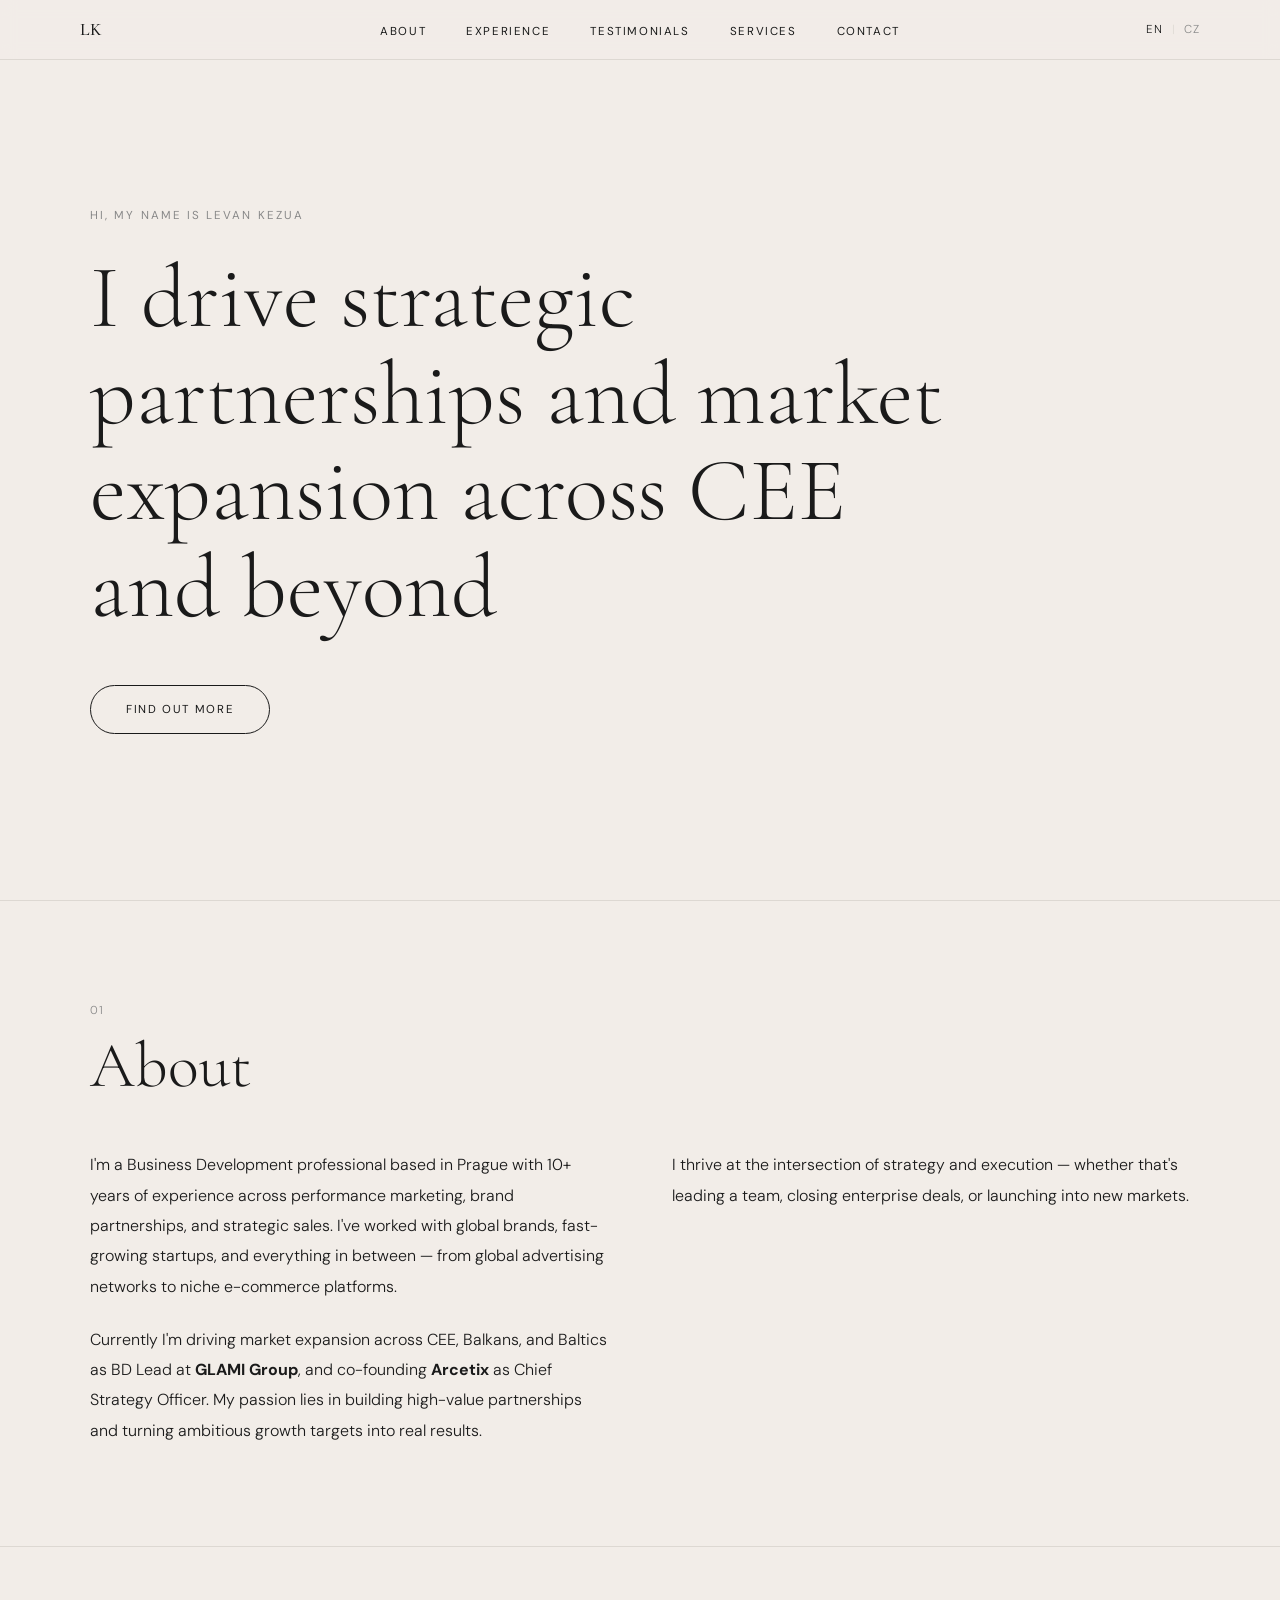
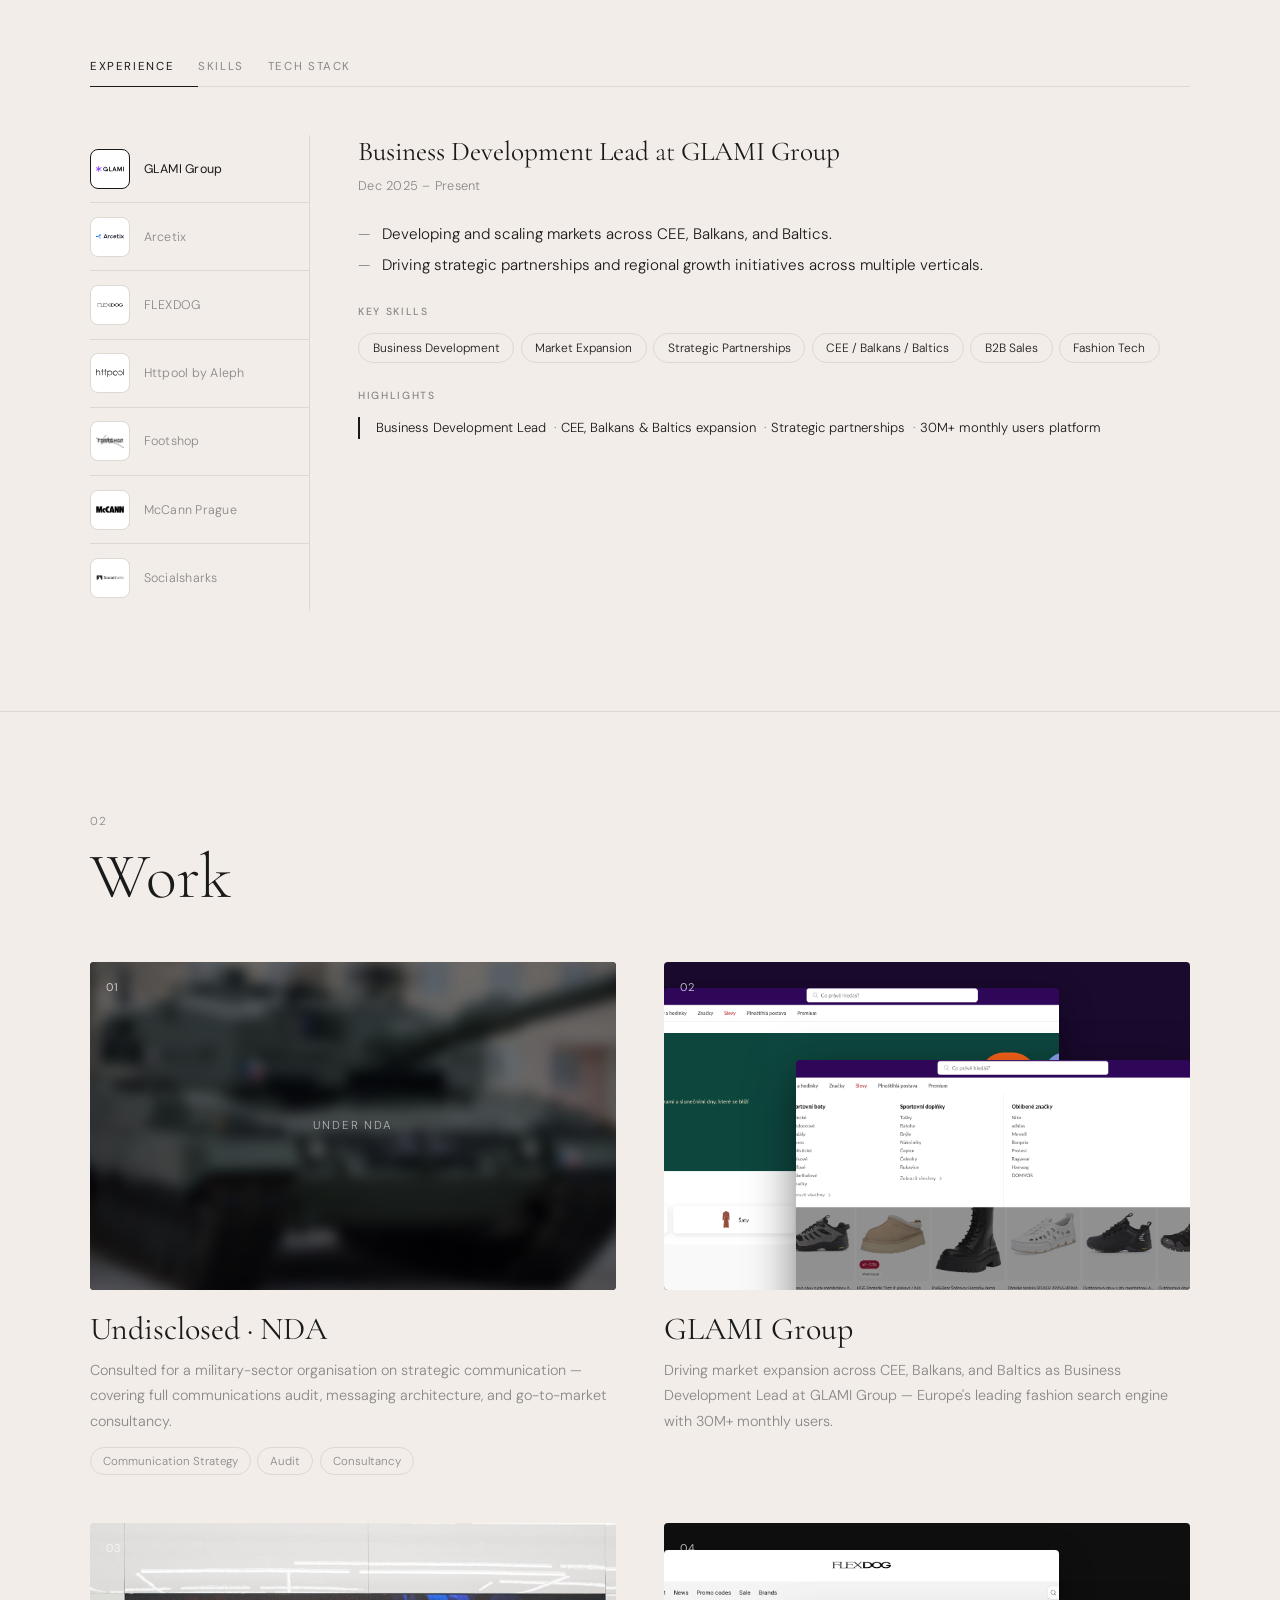
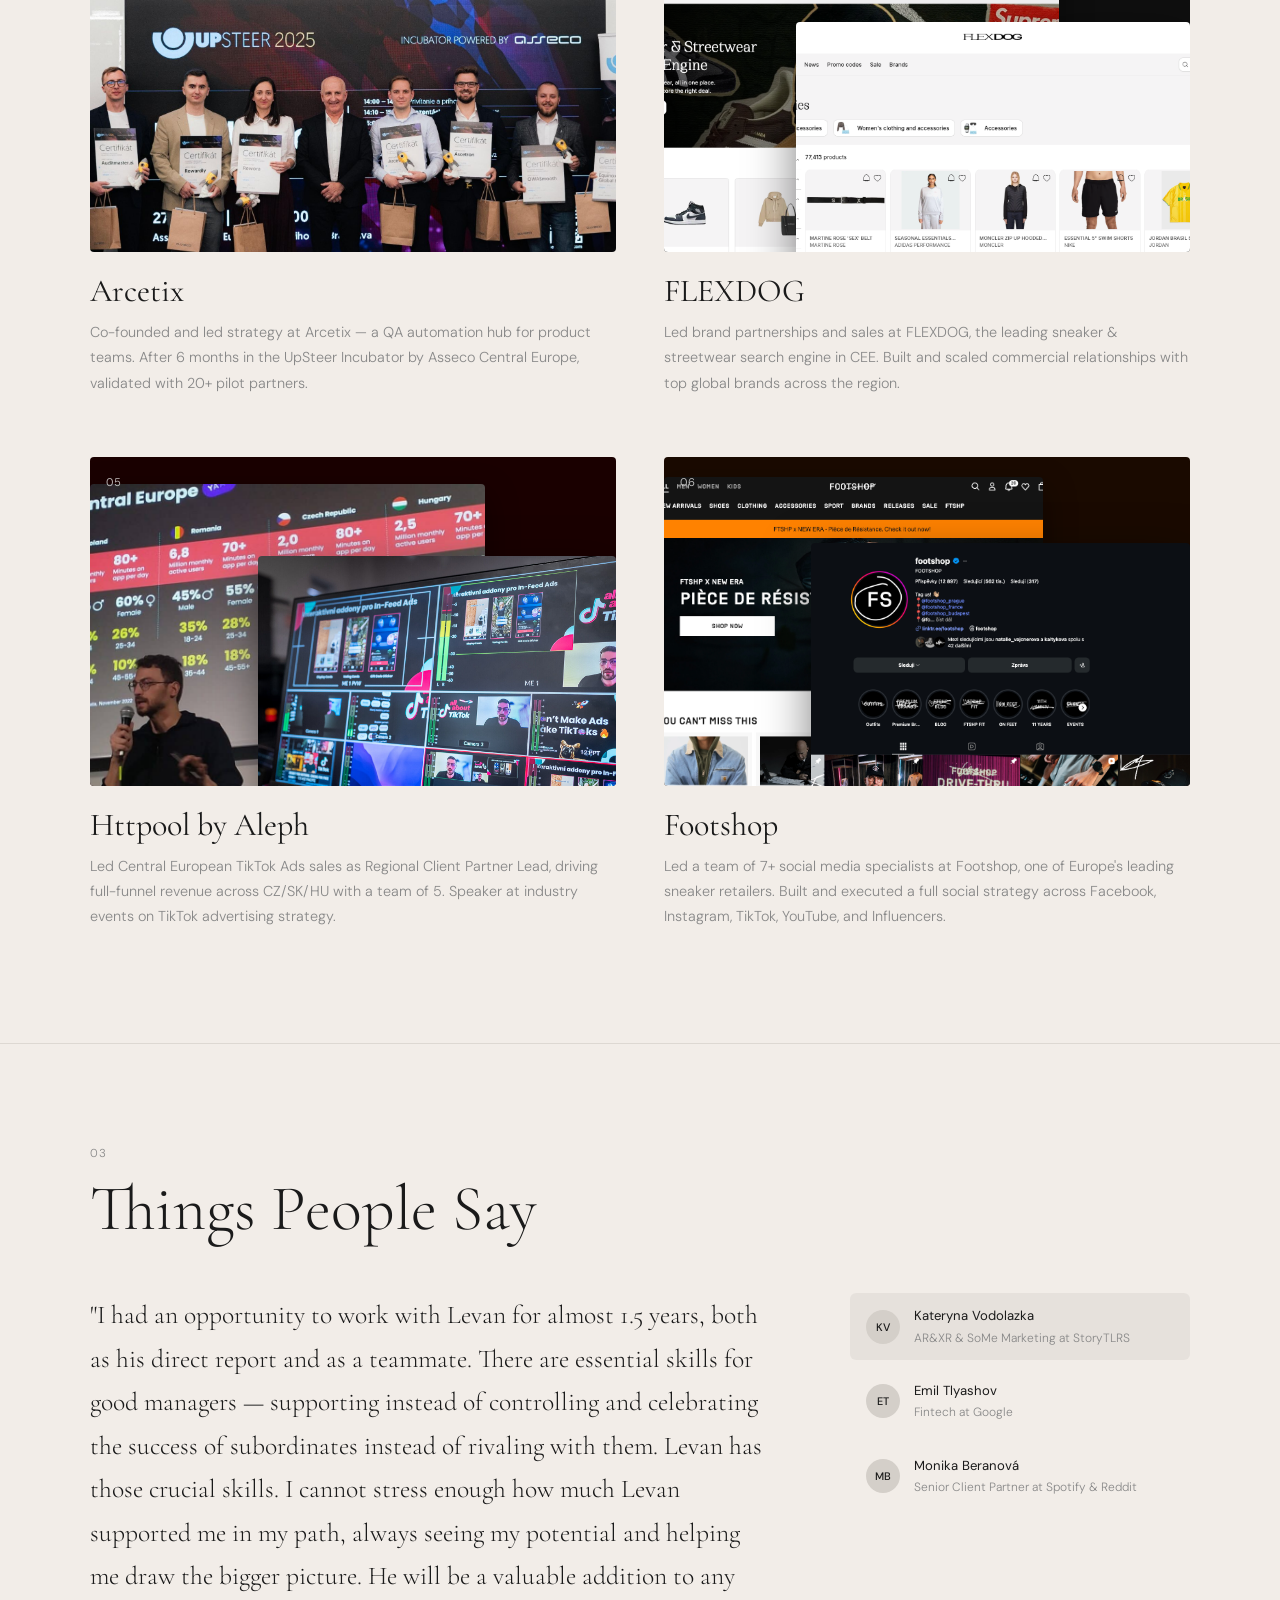
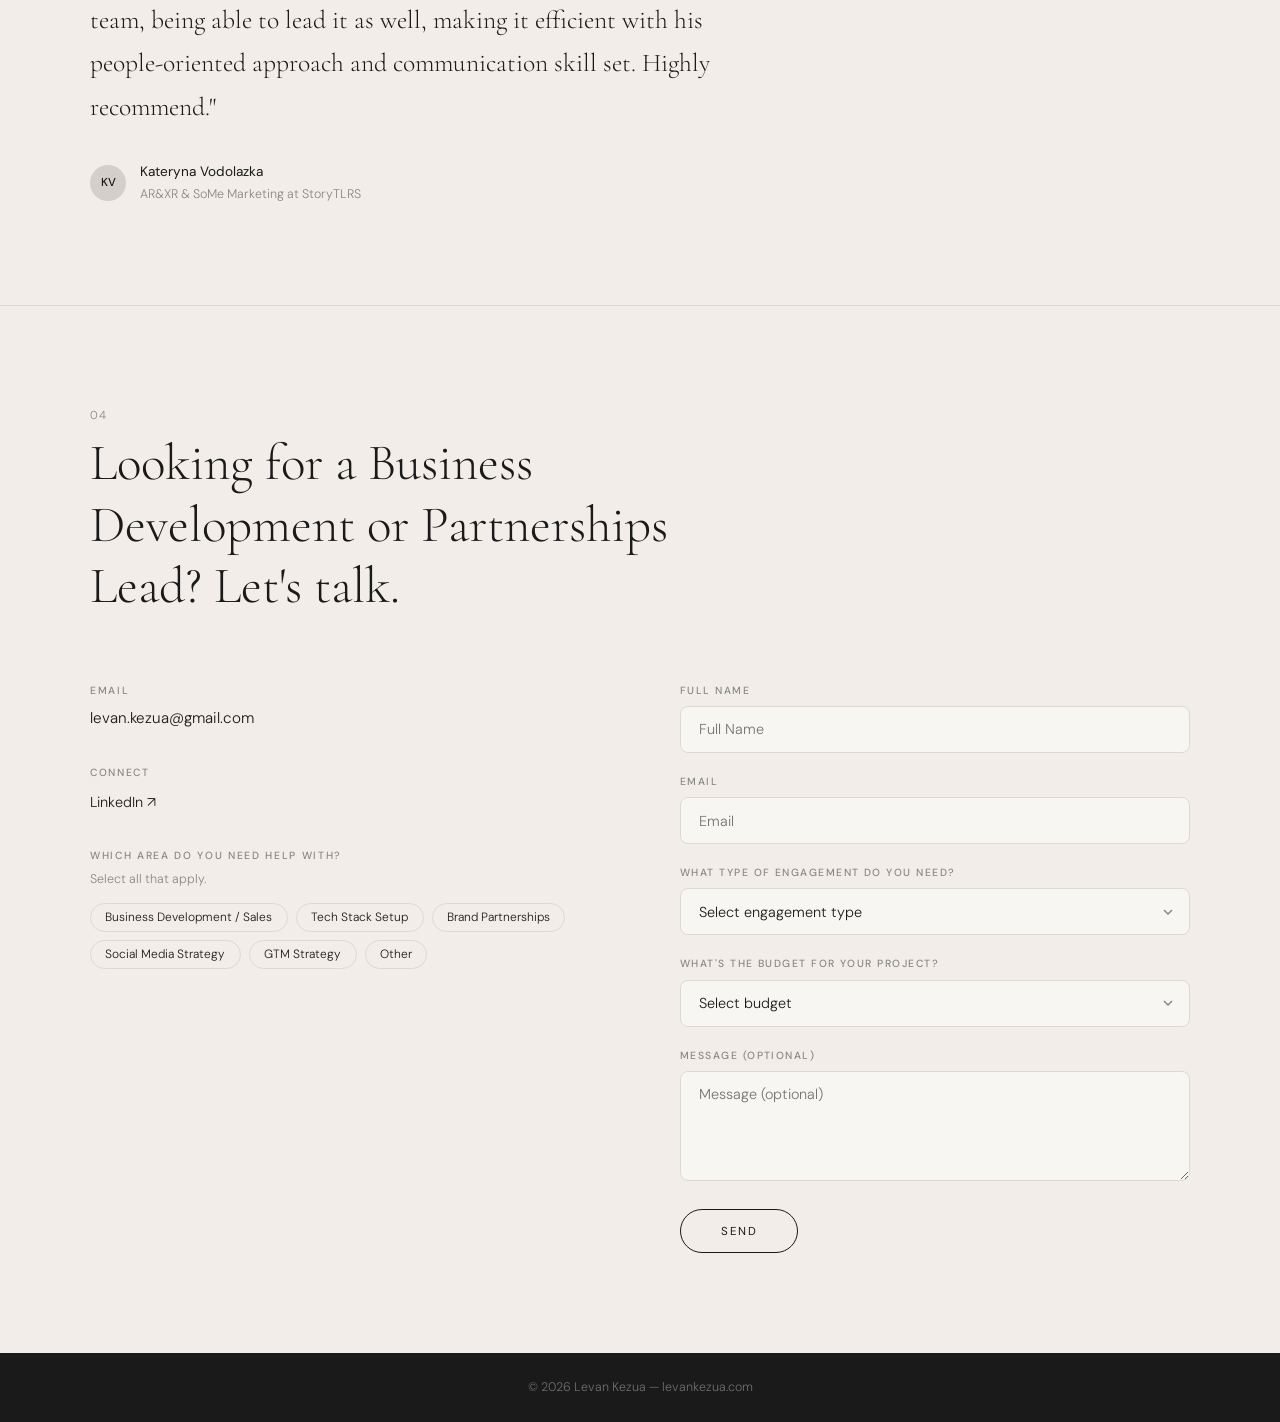
==== commit 2d66d381: "Switch font from Inter to DM Sans across all pages" ====
--- a/index.html
+++ b/index.html
@@ -6,7 +6,7 @@
   <title>Levan Kezua — Business Development & Partnerships</title>
   <link rel="preconnect" href="https://fonts.googleapis.com" />
   <link rel="preconnect" href="https://fonts.gstatic.com" crossorigin />
-  <link href="https://fonts.googleapis.com/css2?family=Cormorant+Garamond:ital,wght@0,300;0,400;0,500;0,600;1,300;1,400&family=Inter:wght@300;400;500&display=swap" rel="stylesheet" />
+  <link href="https://fonts.googleapis.com/css2?family=Cormorant+Garamond:ital,wght@0,300;0,400;0,500;0,600;1,300;1,400&family=DM+Sans:wght@300;400;500&display=swap" rel="stylesheet" />
   <!-- Microsoft Clarity -->
   <script type="text/javascript">
     (function(c,l,a,r,i,t,y){
@@ -37,7 +37,7 @@
     html { scroll-behavior: smooth; }
 
     body {
-      font-family: 'Inter', sans-serif;
+      font-family: 'DM Sans', sans-serif;
       background: var(--bg);
       color: var(--text);
       font-size: 16px;
@@ -141,7 +141,7 @@
     .hero-inner { max-width: 1100px; margin: 0 auto; width: 100%; }
 
     .hero-intro {
-      font-family: 'Inter', sans-serif;
+      font-family: 'DM Sans', sans-serif;
       font-size: .72rem;
       font-weight: 400;
       letter-spacing: .18em;
@@ -164,7 +164,7 @@
       padding: .85rem 2.2rem;
       border: 1px solid var(--text);
       border-radius: 50px;
-      font-family: 'Inter', sans-serif;
+      font-family: 'DM Sans', sans-serif;
       font-size: .72rem;
       font-weight: 400;
       letter-spacing: .14em;
@@ -180,7 +180,7 @@
     .section-inner { max-width: 1100px; margin: 0 auto; }
 
     .section-num {
-      font-family: 'Inter', sans-serif;
+      font-family: 'DM Sans', sans-serif;
       font-size: .72rem;
       letter-spacing: .1em;
       color: var(--muted);
@@ -226,7 +226,7 @@
     .se-tab {
       background: none; border: none; cursor: pointer;
       padding: .75rem 1.5rem .75rem 0;
-      font-family: 'Inter', sans-serif;
+      font-family: 'DM Sans', sans-serif;
       font-size: .72rem;
       font-weight: 400;
       letter-spacing: .14em;
@@ -281,7 +281,7 @@
     .exp-logo-box img { width: 28px; height: 28px; object-fit: contain; }
 
     .exp-tab-name {
-      font-family: 'Inter', sans-serif;
+      font-family: 'DM Sans', sans-serif;
       font-size: .78rem;
       font-weight: 300;
       color: var(--muted);
@@ -334,7 +334,7 @@
     }
 
     .exp-section-label {
-      font-family: 'Inter', sans-serif;
+      font-family: 'DM Sans', sans-serif;
       font-size: .65rem;
       font-weight: 500;
       letter-spacing: .16em;
@@ -379,7 +379,7 @@
       border: 1px solid var(--border);
       border-radius: 50px;
       background: none;
-      font-family: 'Inter', sans-serif;
+      font-family: 'DM Sans', sans-serif;
       font-size: .72rem;
       font-weight: 300;
       letter-spacing: .06em;
@@ -415,7 +415,7 @@
     }
 
     .skills-col-title {
-      font-family: 'Inter', sans-serif;
+      font-family: 'DM Sans', sans-serif;
       font-size: .65rem;
       font-weight: 500;
       letter-spacing: .16em;
@@ -484,7 +484,7 @@
 
     .work-num {
       position: absolute; top: 1rem; left: 1rem;
-      font-family: 'Inter', sans-serif;
+      font-family: 'DM Sans', sans-serif;
       font-size: .7rem; font-weight: 400;
       color: rgba(255,255,255,.7);
       letter-spacing: .08em;
@@ -494,7 +494,7 @@
     .work-nda-label {
       position: absolute; inset: 0; z-index: 2;
       display: flex; align-items: center; justify-content: center;
-      font-family: 'Inter', sans-serif;
+      font-family: 'DM Sans', sans-serif;
       font-size: .72rem; letter-spacing: .16em; text-transform: uppercase;
       color: rgba(255,255,255,.6);
     }
@@ -553,7 +553,7 @@
       border-radius: 50%;
       background: #d4cfc9;
       display: flex; align-items: center; justify-content: center;
-      font-family: 'Inter', sans-serif;
+      font-family: 'DM Sans', sans-serif;
       font-size: .72rem; font-weight: 500;
       color: var(--text);
       flex-shrink: 0;
@@ -580,7 +580,7 @@
       border-radius: 50%;
       background: #d4cfc9;
       display: flex; align-items: center; justify-content: center;
-      font-family: 'Inter', sans-serif;
+      font-family: 'DM Sans', sans-serif;
       font-size: .68rem; font-weight: 500;
       color: var(--text);
       flex-shrink: 0;
@@ -638,7 +638,7 @@
       padding: .35rem .9rem;
       border: 1px solid var(--border);
       border-radius: 50px;
-      font-family: 'Inter', sans-serif;
+      font-family: 'DM Sans', sans-serif;
       font-size: .75rem; font-weight: 300;
       color: var(--text); cursor: pointer;
       transition: border-color .2s, background .2s;
@@ -662,7 +662,7 @@
       border: 1px solid var(--border);
       border-radius: 8px;
       background: rgba(255,255,255,.5);
-      font-family: 'Inter', sans-serif;
+      font-family: 'DM Sans', sans-serif;
       font-size: .9rem; font-weight: 300;
       color: var(--text);
       outline: none;
@@ -689,7 +689,7 @@
       border: 1px solid var(--text);
       border-radius: 50px;
       background: none;
-      font-family: 'Inter', sans-serif;
+      font-family: 'DM Sans', sans-serif;
       font-size: .72rem; font-weight: 400;
       letter-spacing: .14em; text-transform: uppercase;
       color: var(--text); cursor: pointer;
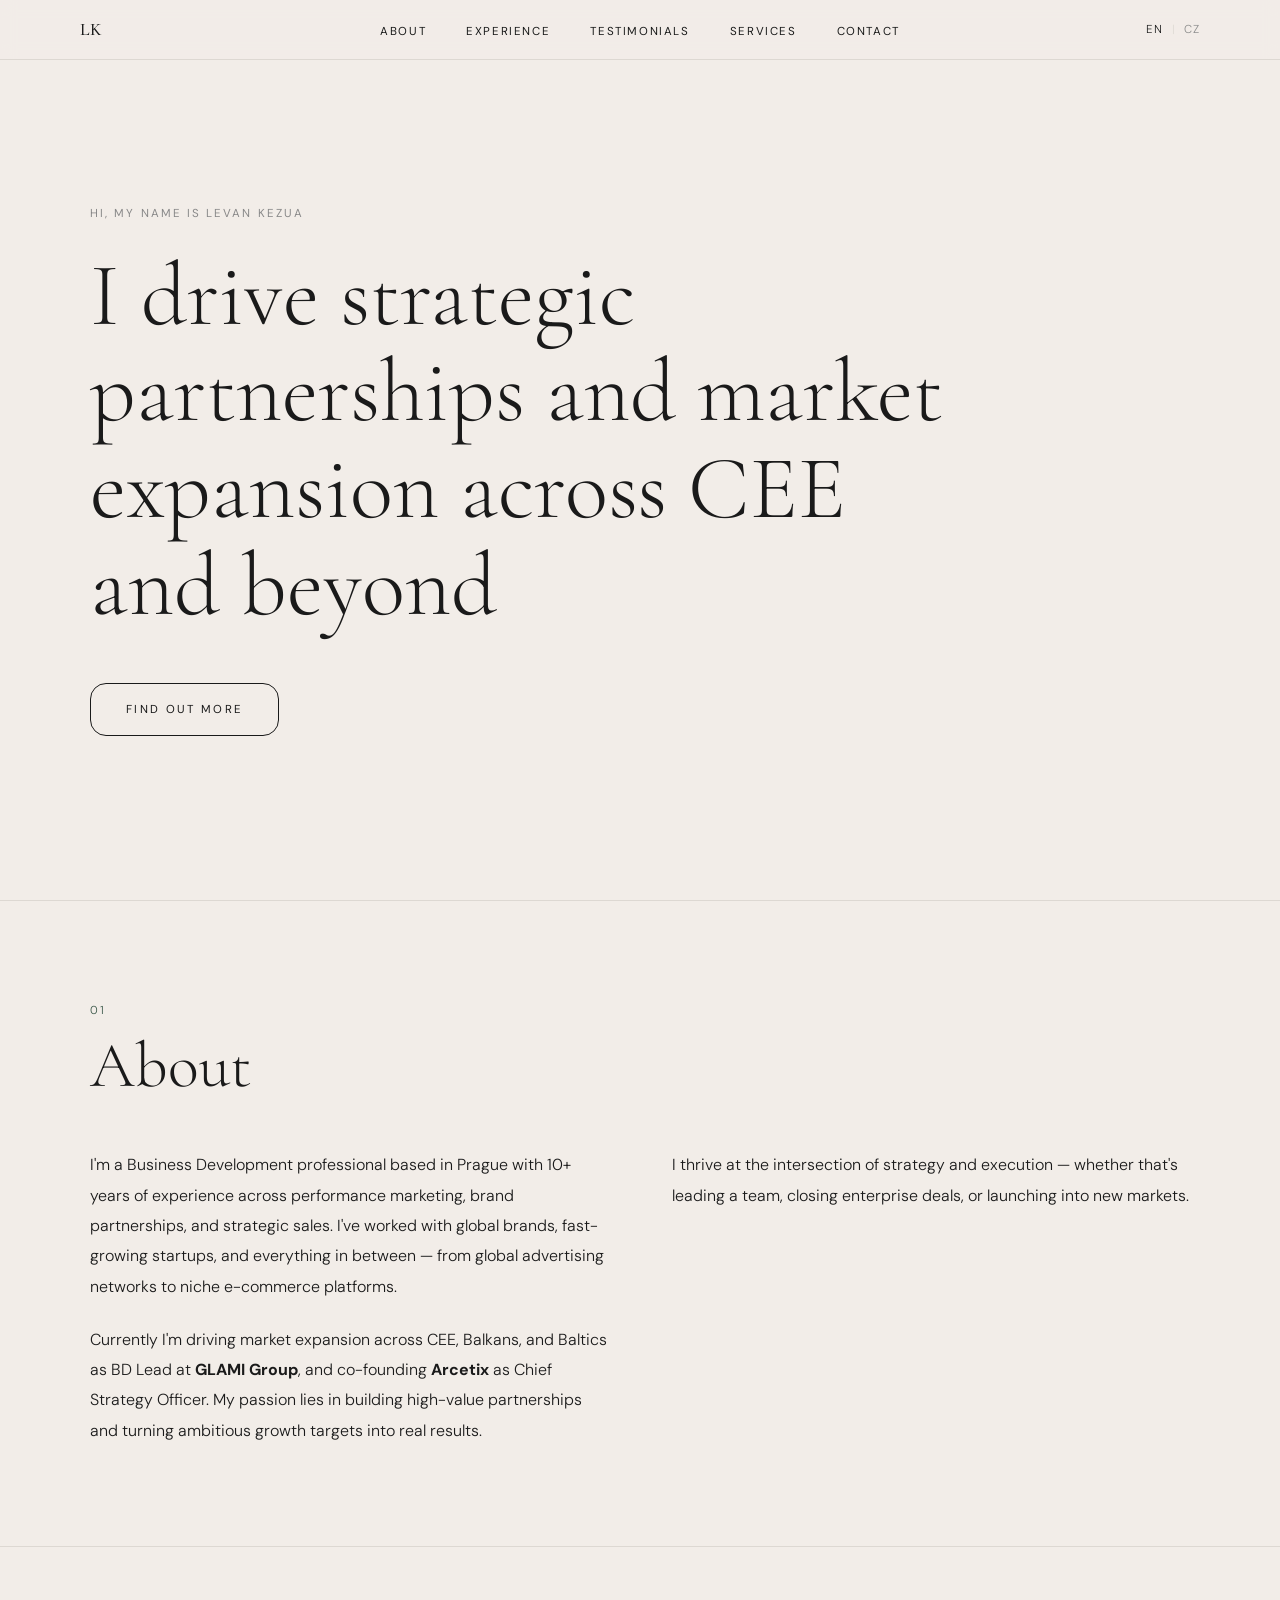
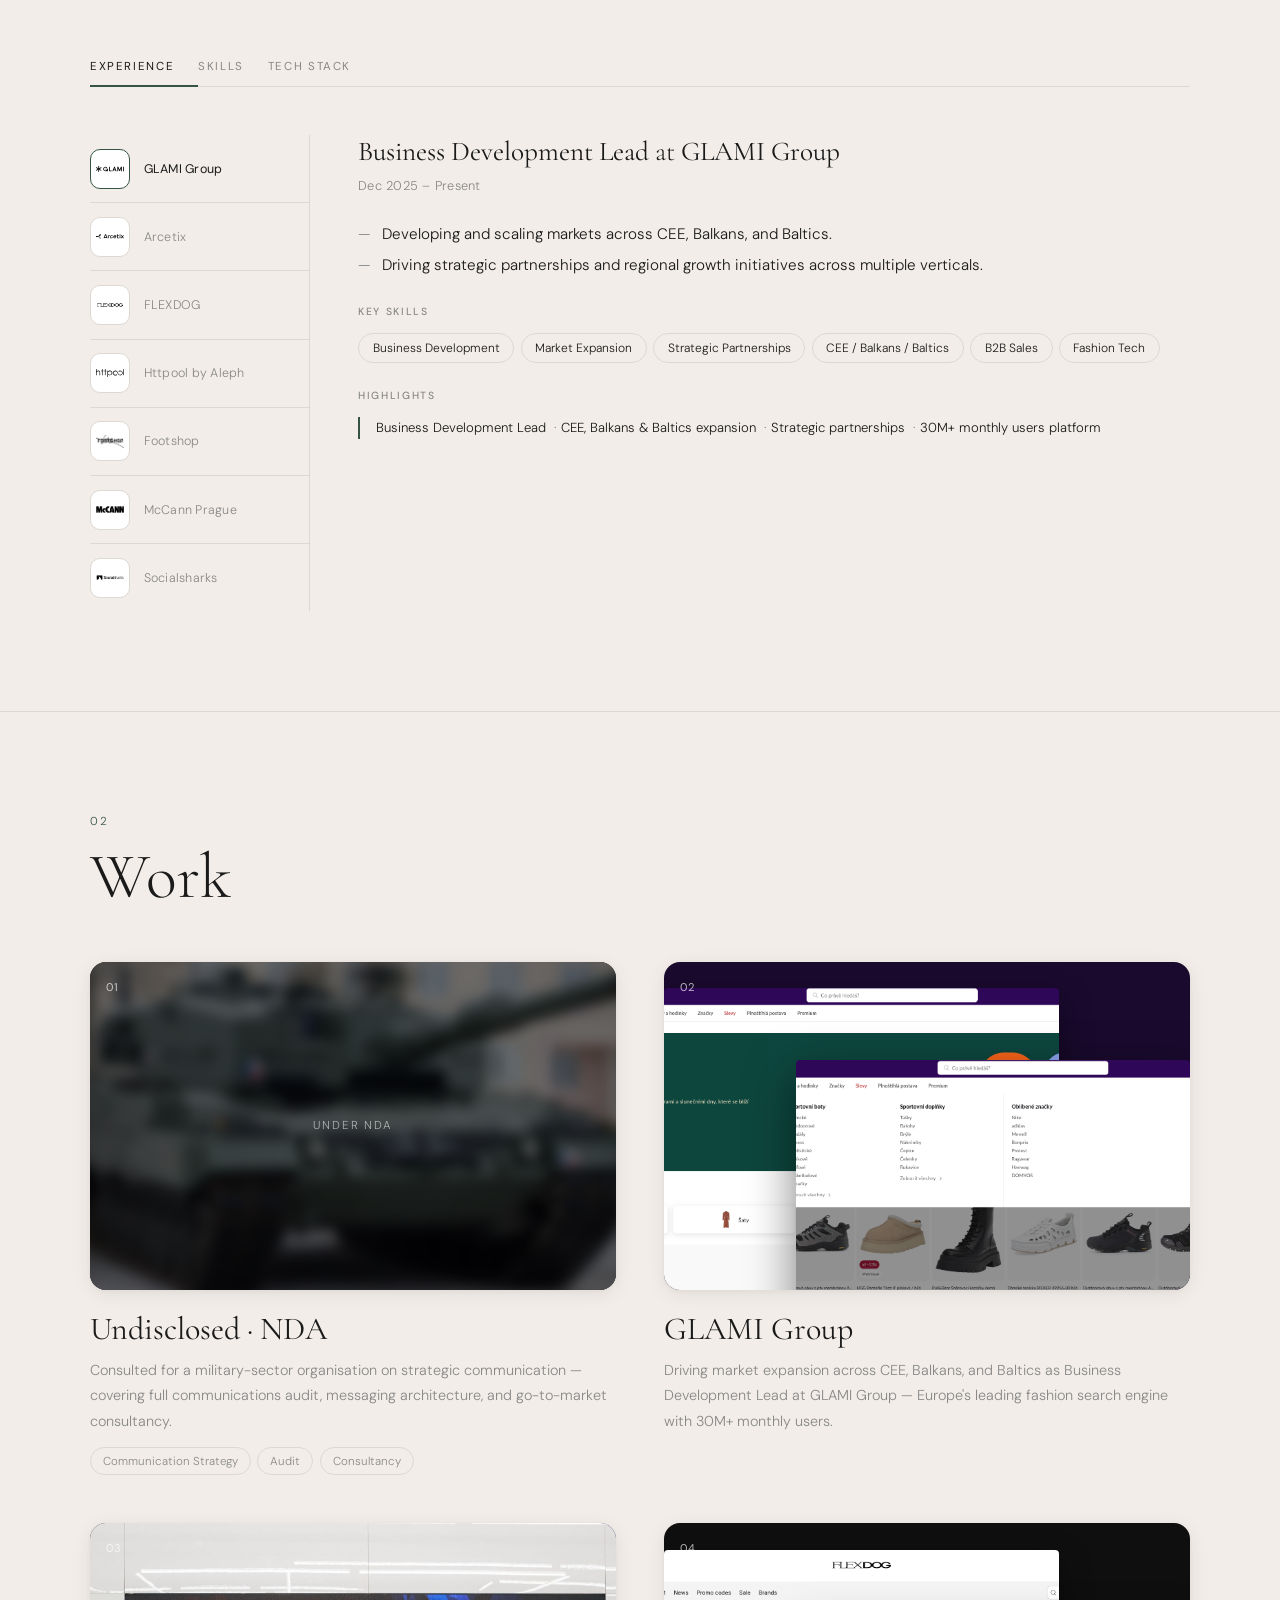
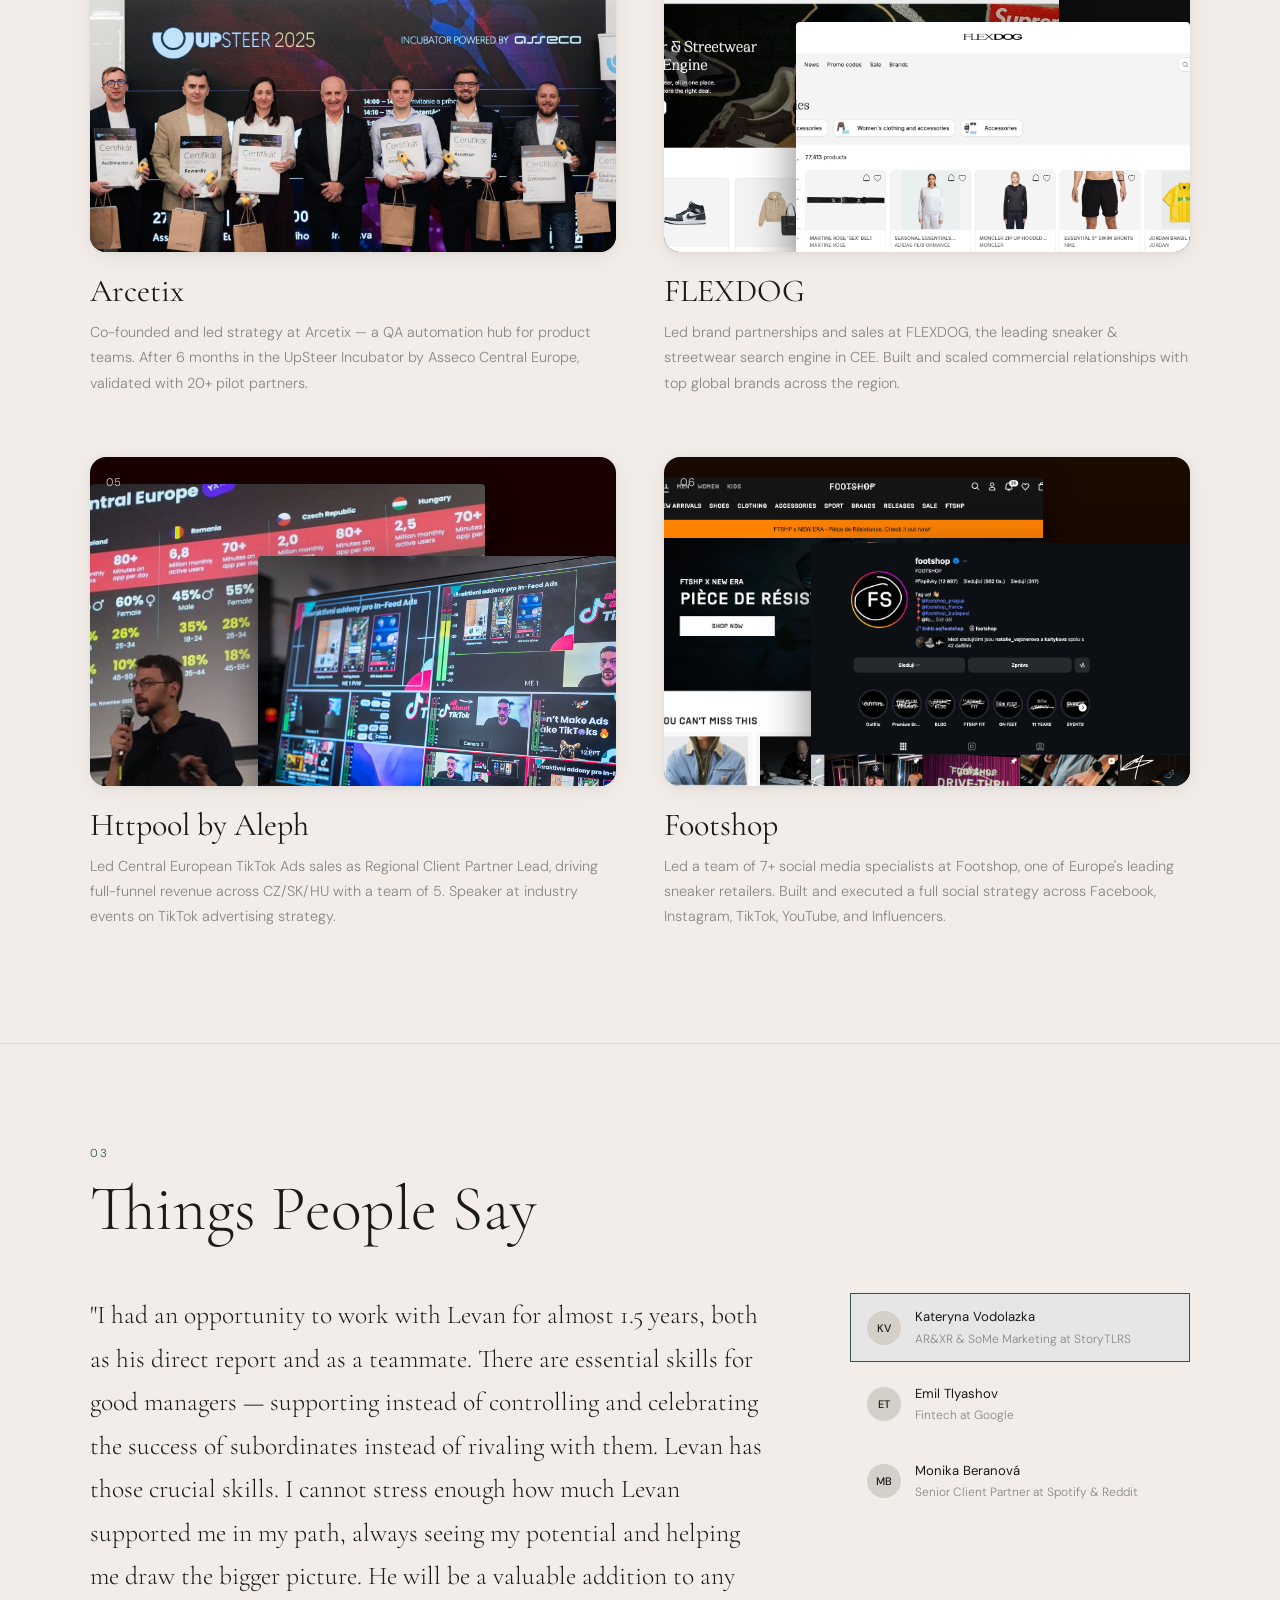
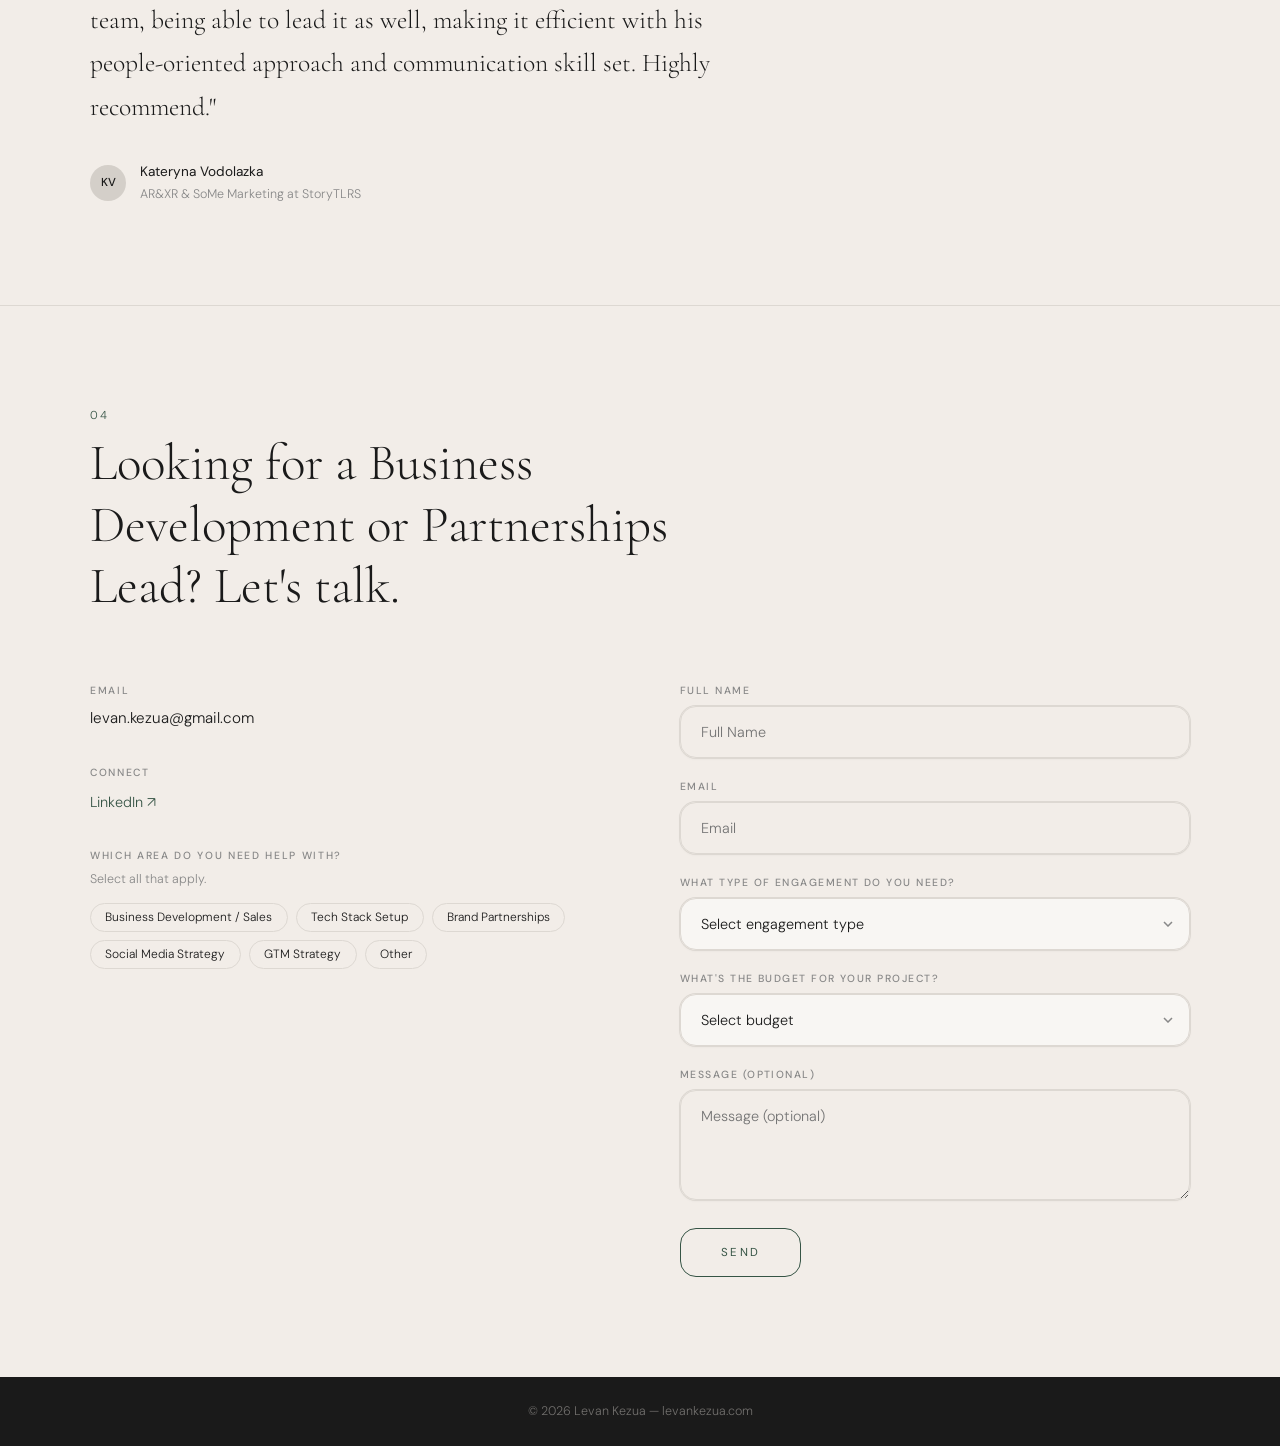
==== commit f9cfc3ef: "Apply Macaly design: gold accent, rounded corners, logo filter, card shadows" ====
--- a/index.html
+++ b/index.html
@@ -32,6 +32,8 @@
       --muted:   #888;
       --border:  #ddd8d2;
       --white:   #fff;
+      --gold:    hsl(150, 22%, 27%);
+      --surface2: hsl(0, 0%, 90%);
     }
 
     html { scroll-behavior: smooth; }
@@ -161,13 +163,13 @@
 
     .btn-outline-dark {
       display: inline-block;
-      padding: .85rem 2.2rem;
+      padding: 1rem 2.2rem;
       border: 1px solid var(--text);
-      border-radius: 50px;
+      border-radius: 1rem;
       font-family: 'DM Sans', sans-serif;
       font-size: .72rem;
       font-weight: 400;
-      letter-spacing: .14em;
+      letter-spacing: .2em;
       text-transform: uppercase;
       color: var(--text);
       transition: background .2s, color .2s;
@@ -182,8 +184,8 @@
     .section-num {
       font-family: 'DM Sans', sans-serif;
       font-size: .72rem;
-      letter-spacing: .1em;
-      color: var(--muted);
+      letter-spacing: .2em;
+      color: var(--gold);
       margin-bottom: .5rem;
     }
 
@@ -241,7 +243,7 @@
     .se-tab.active::after {
       content: '';
       position: absolute; bottom: -1px; left: 0; right: 0;
-      height: 1px; background: var(--text);
+      height: 2px; background: var(--gold);
     }
 
     .se-panel { display: none; }
@@ -270,7 +272,7 @@
 
     .exp-logo-box {
       width: 40px; height: 40px;
-      border-radius: 8px;
+      border-radius: 10px;
       border: 1px solid var(--border);
       background: var(--white);
       display: flex; align-items: center; justify-content: center;
@@ -278,7 +280,7 @@
       overflow: hidden;
     }
 
-    .exp-logo-box img { width: 28px; height: 28px; object-fit: contain; }
+    .exp-logo-box img { width: 28px; height: 28px; object-fit: contain; filter: brightness(0); }
 
     .exp-tab-name {
       font-family: 'DM Sans', sans-serif;
@@ -289,7 +291,7 @@
     }
 
     .exp-tab.active .exp-tab-name { color: var(--text); font-weight: 400; }
-    .exp-tab.active .exp-logo-box { border-color: var(--text); }
+    .exp-tab.active .exp-logo-box { border-color: var(--gold); }
 
     .exp-detail { flex: 1; padding: 0 0 0 3rem; }
 
@@ -355,7 +357,7 @@
     }
 
     .exp-highlights-bar {
-      border-left: 2px solid var(--text);
+      border-left: 2px solid var(--gold);
       padding-left: 1rem;
       display: flex; flex-wrap: wrap; gap: .2rem .5rem; align-items: center;
     }
@@ -420,7 +422,7 @@
       font-weight: 500;
       letter-spacing: .16em;
       text-transform: uppercase;
-      color: var(--muted);
+      color: var(--gold);
       margin-bottom: 1.25rem;
     }
 
@@ -470,9 +472,10 @@
     .work-img-wrap {
       width: 100%; aspect-ratio: 16/10;
       overflow: hidden; position: relative;
-      border-radius: 4px;
+      border-radius: 1rem;
       margin-bottom: 1.25rem;
       background: #222;
+      box-shadow: 0 4px 20px rgba(0,0,0,0.07), 0 1px 4px rgba(0,0,0,0.04);
     }
 
     .work-img-wrap img {
@@ -567,13 +570,13 @@
     .ts-list-item {
       display: flex; align-items: center; gap: .85rem;
       padding: .75rem 1rem;
-      border-radius: 6px;
+      border: 1px solid transparent;
       cursor: pointer;
-      transition: background .2s;
-    }
-
-    .ts-list-item.active { background: rgba(0,0,0,.05); }
-    .ts-list-item:hover { background: rgba(0,0,0,.04); }
+      transition: background .2s, border-color .2s;
+    }
+
+    .ts-list-item.active { background: var(--surface2); border: 1px solid var(--gold) !important; }
+    .ts-list-item:hover { border-color: var(--border); }
 
     .ts-list-avatar {
       width: 34px; height: 34px;
@@ -616,11 +619,11 @@
       color: var(--muted); margin-bottom: .4rem;
     }
 
-    .cl-value { font-size: .95rem; font-weight: 300; color: var(--text); }
+    .cl-value { font-size: .95rem; font-weight: 300; color: var(--gold); }
 
     .cl-link {
       font-size: .9rem; font-weight: 300;
-      color: var(--text);
+      color: var(--gold);
       display: inline-flex; align-items: center; gap: .3rem;
     }
 
@@ -645,7 +648,7 @@
       background: none;
     }
 
-    .cl-chip.selected { border-color: var(--text); background: rgba(0,0,0,.05); }
+    .cl-chip.selected { border-color: var(--gold); background: rgba(0,0,0,.03); }
 
     /* Form */
     .contact-form { display: flex; flex-direction: column; gap: 1.25rem; }
@@ -658,20 +661,22 @@
 
     .cf-input, .cf-select, .cf-textarea {
       width: 100%;
-      padding: .85rem 1.1rem;
+      padding: 1rem 1.25rem;
       border: 1px solid var(--border);
-      border-radius: 8px;
-      background: rgba(255,255,255,.5);
+      border-radius: 1rem;
+      background: transparent;
       font-family: 'DM Sans', sans-serif;
       font-size: .9rem; font-weight: 300;
       color: var(--text);
       outline: none;
-      transition: border-color .2s;
+      transition: border-color .2s, box-shadow .2s;
       appearance: none;
+      box-shadow: 0 0 0 1px var(--border), 0 1px 3px rgba(0,0,0,.05);
     }
 
     .cf-input:focus, .cf-select:focus, .cf-textarea:focus {
-      border-color: var(--text);
+      border-color: var(--gold);
+      box-shadow: 0 0 0 1.5px var(--gold), 0 1px 4px rgba(0,0,0,.06);
     }
 
     .cf-select {
@@ -685,18 +690,18 @@
 
     .cf-submit {
       align-self: flex-start;
-      padding: .85rem 2.5rem;
-      border: 1px solid var(--text);
-      border-radius: 50px;
+      padding: 1rem 2.5rem;
+      border: 1px solid var(--gold);
+      border-radius: 1rem;
       background: none;
       font-family: 'DM Sans', sans-serif;
       font-size: .72rem; font-weight: 400;
-      letter-spacing: .14em; text-transform: uppercase;
-      color: var(--text); cursor: pointer;
+      letter-spacing: .2em; text-transform: uppercase;
+      color: var(--gold); cursor: pointer;
       transition: background .2s, color .2s;
     }
 
-    .cf-submit:hover { background: var(--text); color: var(--bg); }
+    .cf-submit:hover { background: var(--gold); color: var(--bg); }
 
     /* ── FOOTER ──────────────────────────── */
     footer {
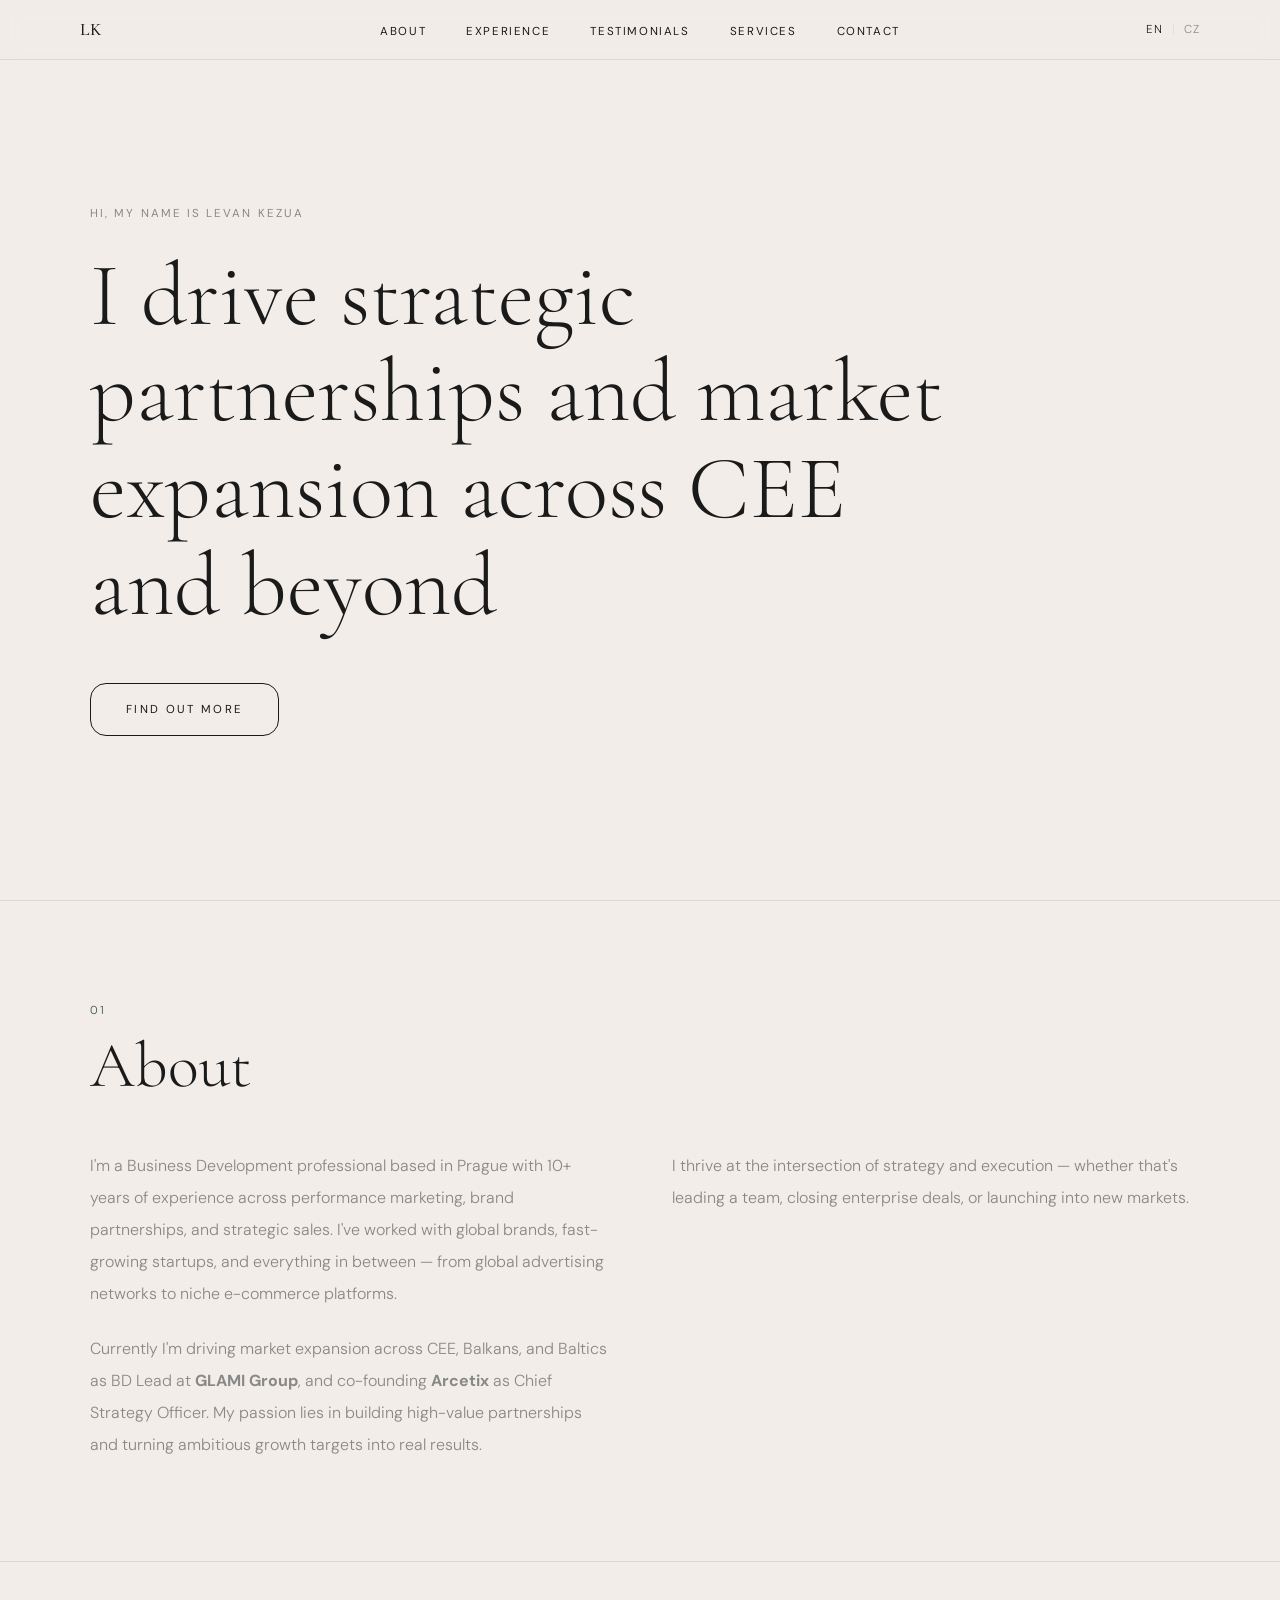
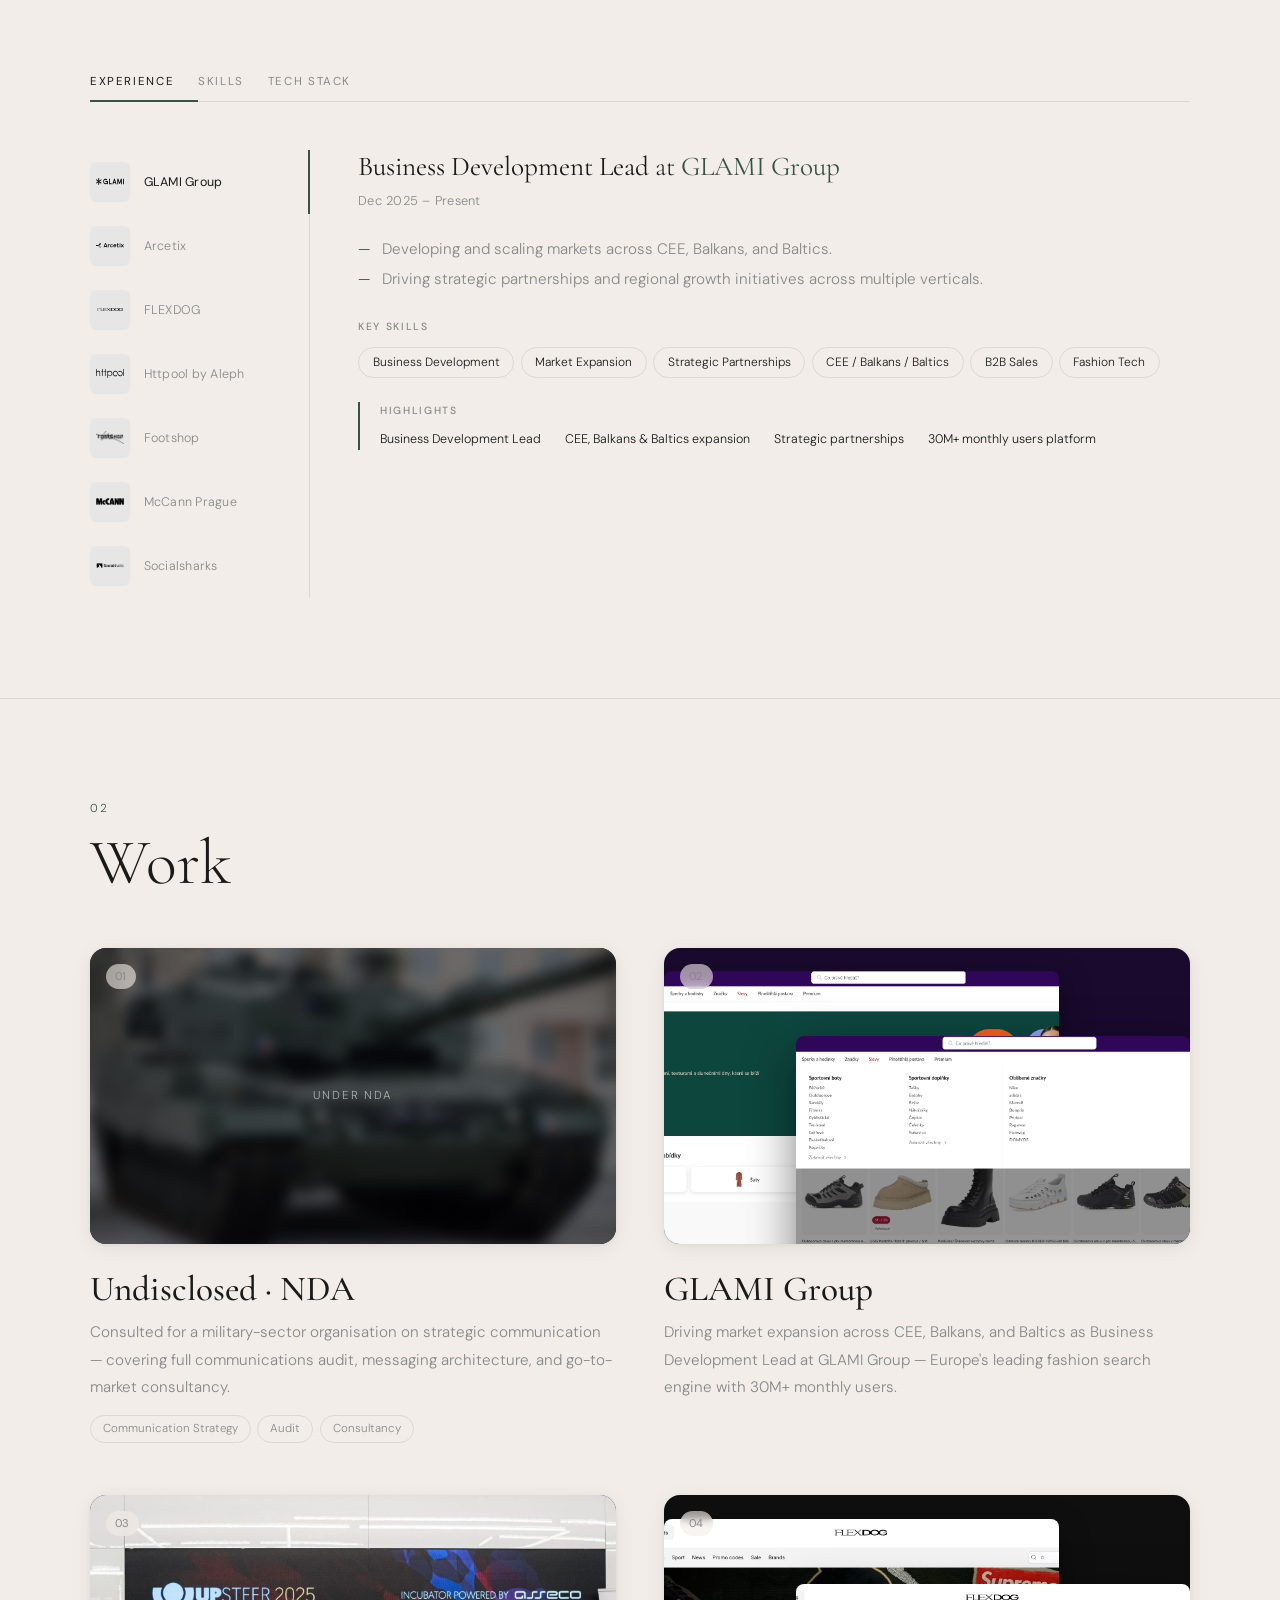
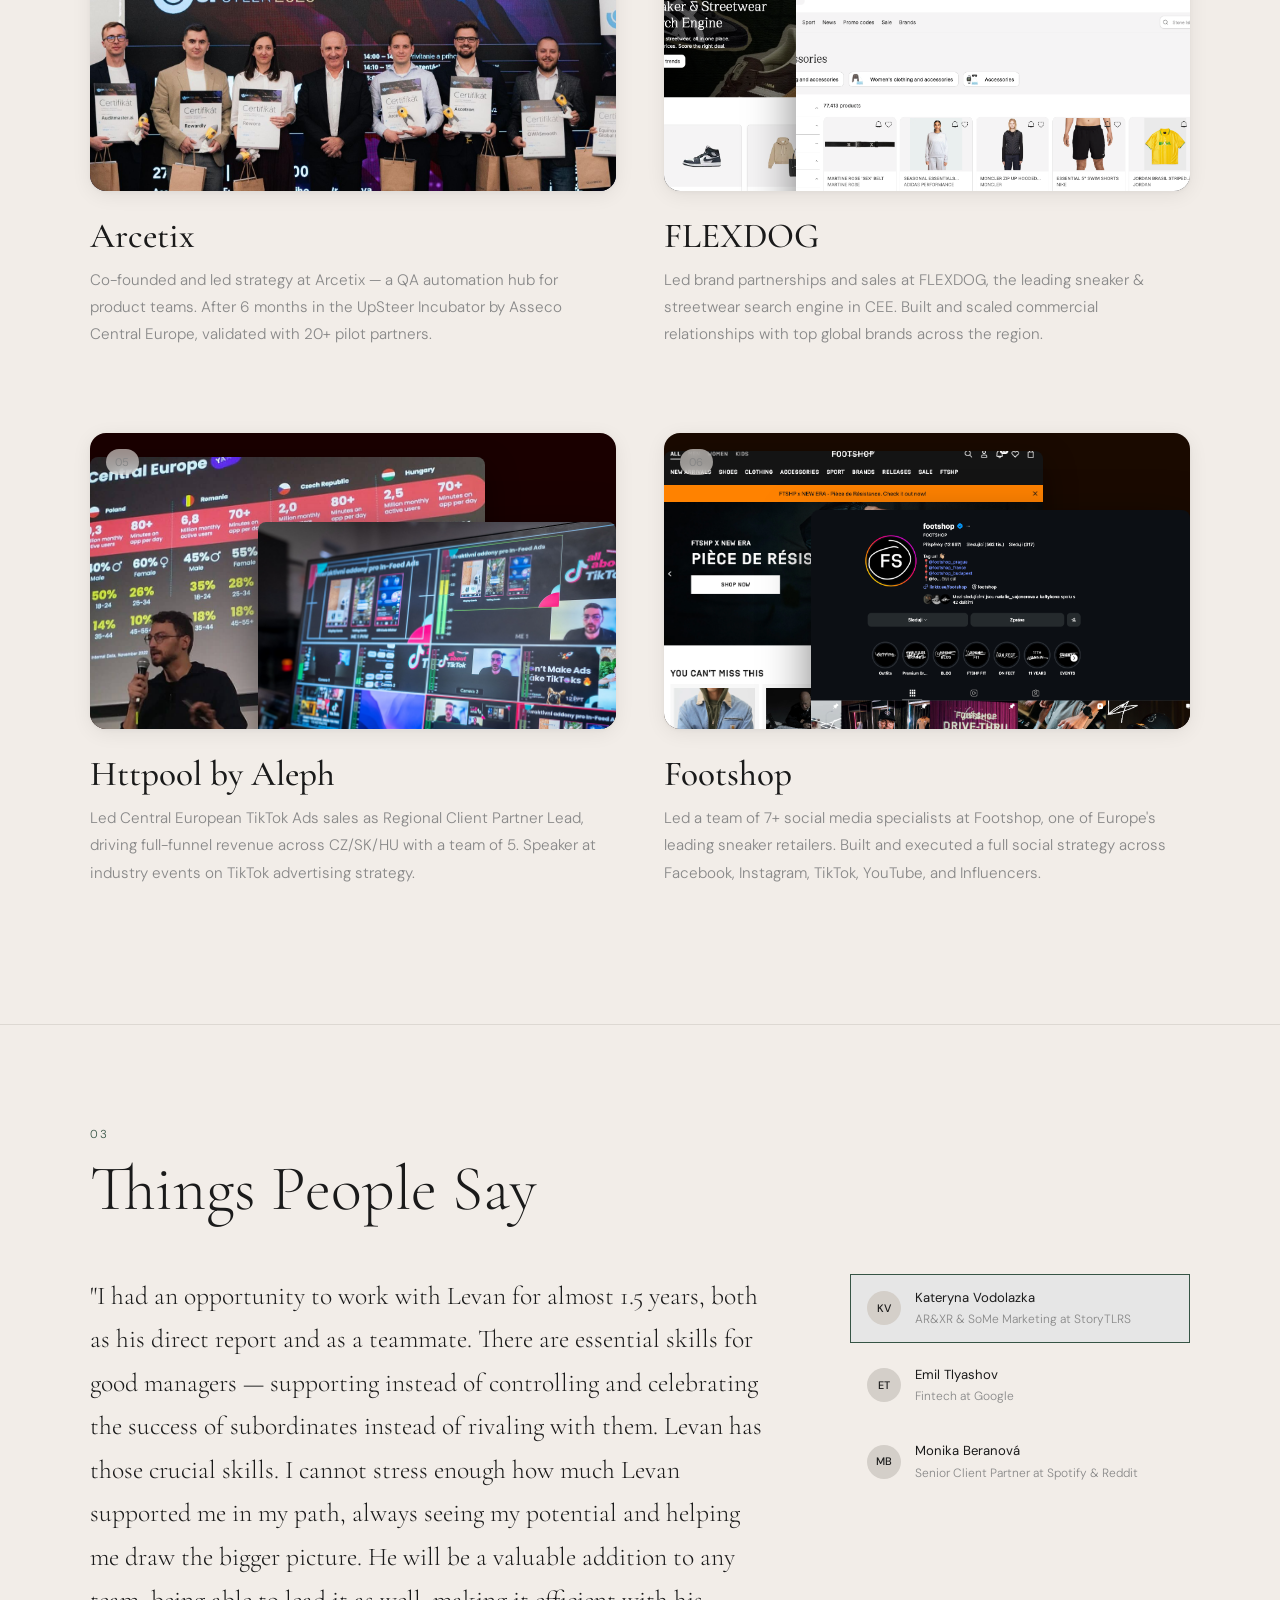
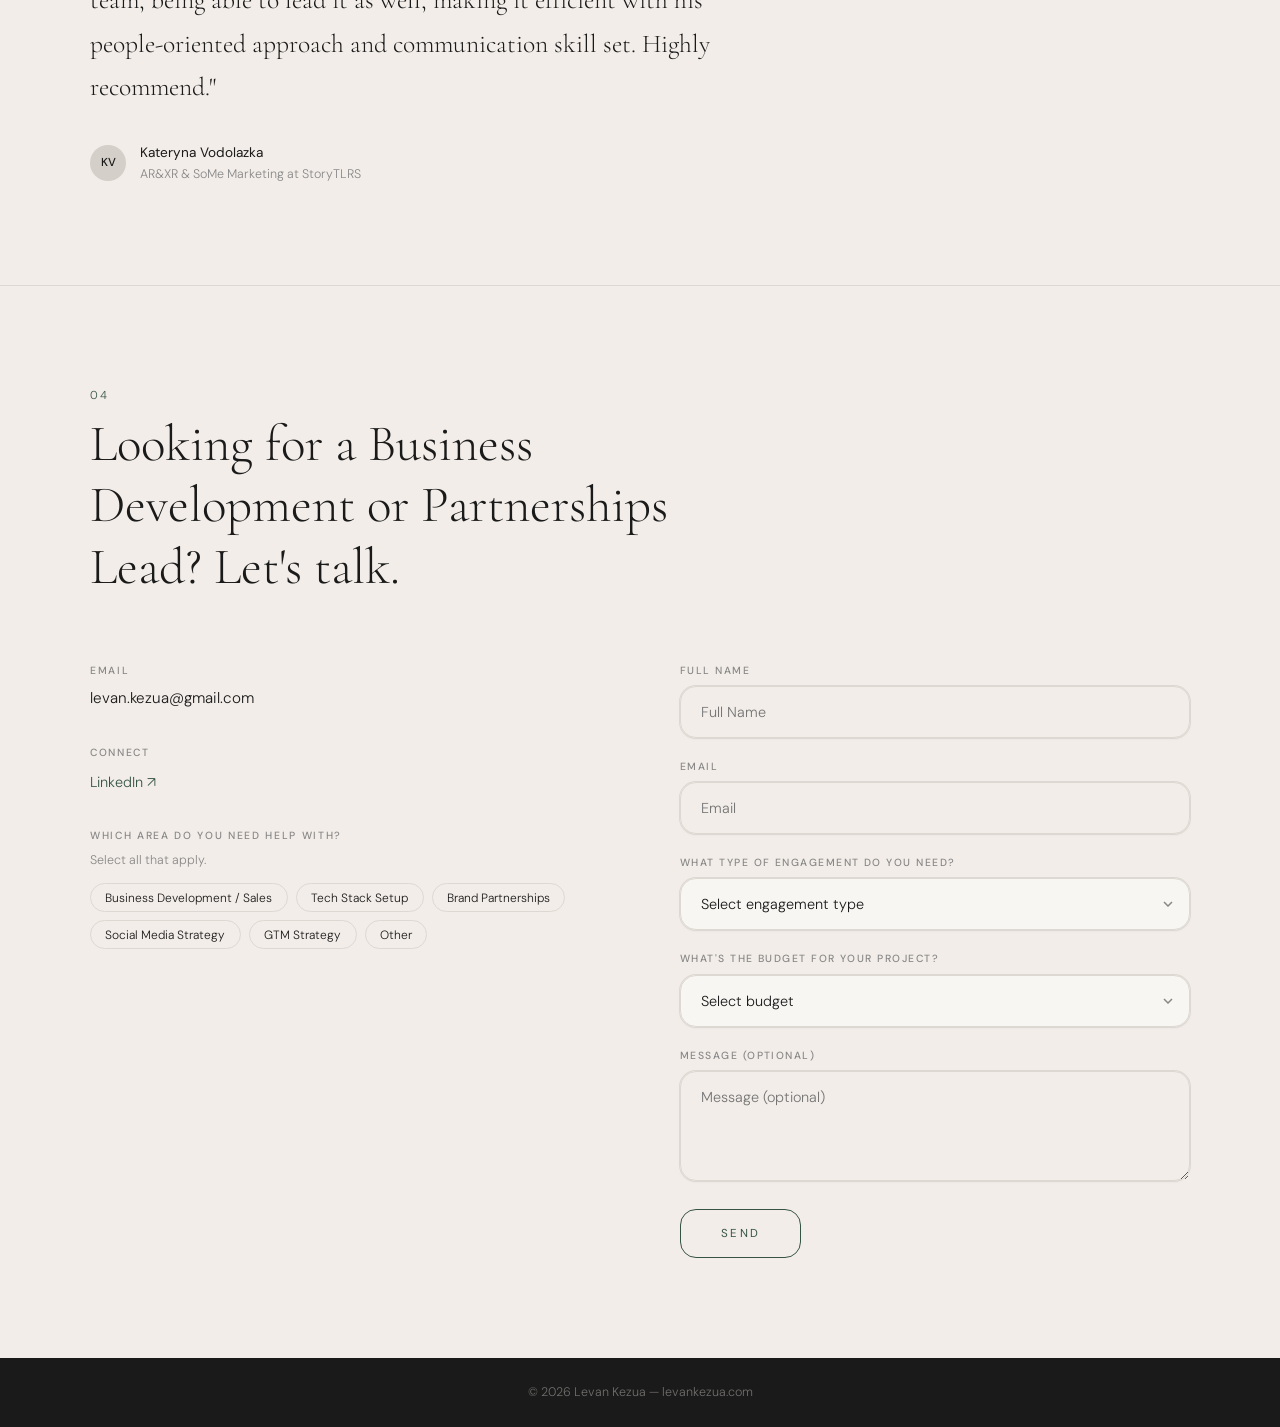
==== commit 8a741877: "Closer Macaly match: gold links, hover effects, work cards, highlights, skills, sidebar" ====
--- a/index.html
+++ b/index.html
@@ -207,8 +207,8 @@
 
     .about-grid p {
       font-size: 1rem;
-      color: var(--text);
-      line-height: 1.9;
+      color: var(--muted);
+      line-height: 2;
       margin-bottom: 1.4rem;
       font-weight: 300;
     }
@@ -261,23 +261,25 @@
     .exp-tab {
       background: none; border: none; cursor: pointer;
       display: flex; align-items: center; gap: .85rem;
-      padding: .85rem 1rem .85rem 0;
+      padding: .75rem 1rem .75rem 0;
+      padding-right: 2rem;
       text-align: left;
-      border-bottom: 1px solid var(--border);
-      transition: opacity .2s;
-    }
-
-    .exp-tab:last-child { border-bottom: none; }
-    .exp-tab:hover { opacity: .7; }
+      border-right: 2px solid transparent;
+      transition: border-color .2s;
+      margin-right: -1px;
+    }
+
+    .exp-tab:hover { border-color: var(--border); }
 
     .exp-logo-box {
       width: 40px; height: 40px;
-      border-radius: 10px;
-      border: 1px solid var(--border);
-      background: var(--white);
+      border-radius: 6px;
+      border: 1px solid transparent;
+      background: var(--surface2);
       display: flex; align-items: center; justify-content: center;
       flex-shrink: 0;
       overflow: hidden;
+      padding: 4px;
     }
 
     .exp-logo-box img { width: 28px; height: 28px; object-fit: contain; filter: brightness(0); }
@@ -290,8 +292,9 @@
       letter-spacing: .02em;
     }
 
+    .exp-tab.active { border-color: var(--gold); }
     .exp-tab.active .exp-tab-name { color: var(--text); font-weight: 400; }
-    .exp-tab.active .exp-logo-box { border-color: var(--gold); }
+    .exp-tab.active .exp-logo-box { border-color: transparent; }
 
     .exp-detail { flex: 1; padding: 0 0 0 3rem; }
 
@@ -321,7 +324,7 @@
 
     .exp-panel li {
       font-size: .95rem;
-      color: var(--text);
+      color: var(--muted);
       font-weight: 300;
       line-height: 1.8;
       padding-left: 1.5rem;
@@ -332,7 +335,7 @@
     .exp-panel li::before {
       content: '—';
       position: absolute; left: 0;
-      color: var(--muted);
+      color: var(--gold);
     }
 
     .exp-section-label {
@@ -358,20 +361,23 @@
 
     .exp-highlights-bar {
       border-left: 2px solid var(--gold);
-      padding-left: 1rem;
-      display: flex; flex-wrap: wrap; gap: .2rem .5rem; align-items: center;
+      padding-left: 1.25rem;
+    }
+
+    .exp-highlights-inner {
+      display: flex; flex-wrap: wrap; gap: .15rem 1.5rem;
     }
 
     .exp-highlights-bar span {
-      font-size: .82rem; font-weight: 300; color: var(--text);
-    }
-
-    .exp-highlights-bar span + span::before { content: ' · '; color: var(--muted); }
+      font-size: .78rem; font-weight: 300; color: var(--text);
+    }
 
     .exp-links { display: flex; flex-direction: column; gap: .3rem; margin-top: .5rem; }
-    .exp-links a { font-size: .85rem; font-weight: 300; color: var(--muted); }
-    .exp-links a:hover { color: var(--text); opacity: 1; }
+    .exp-links a { font-size: .85rem; font-weight: 300; color: var(--gold); }
+    .exp-links a:hover { opacity: .7; }
     .exp-cat { font-size: .65rem; letter-spacing: .12em; text-transform: uppercase; color: var(--muted); margin-top: .6rem; }
+    .exp-role-link { color: var(--gold); }
+    .exp-role-link:hover { text-decoration: underline; opacity: 1; }
 
     /* Skills */
     .skills-tabs { display: flex; gap: .5rem; flex-wrap: wrap; margin-bottom: 2rem; }
@@ -435,19 +441,18 @@
     }
 
     .skills-list li {
-      font-size: .9rem;
+      font-size: .88rem;
       font-weight: 300;
-      color: var(--text);
-      padding-left: 1.25rem;
-      position: relative;
+      color: var(--muted);
+      display: flex;
+      gap: .5rem;
+      align-items: baseline;
     }
 
     .skills-list li::before {
-      content: '—';
-      position: absolute;
-      left: 0;
-      color: var(--muted);
-      font-size: .75rem;
+      content: '–';
+      color: var(--border);
+      flex-shrink: 0;
     }
 
     @media (max-width: 900px) {
@@ -467,10 +472,11 @@
       gap: 3rem 3rem;
     }
 
-    .work-item {}
+    .work-item { display: flex; flex-direction: column; }
+    a.work-item { color: var(--text); }
 
     .work-img-wrap {
-      width: 100%; aspect-ratio: 16/10;
+      width: 100%; aspect-ratio: 16/9;
       overflow: hidden; position: relative;
       border-radius: 1rem;
       margin-bottom: 1.25rem;
@@ -489,9 +495,13 @@
       position: absolute; top: 1rem; left: 1rem;
       font-family: 'DM Sans', sans-serif;
       font-size: .7rem; font-weight: 400;
-      color: rgba(255,255,255,.7);
-      letter-spacing: .08em;
+      color: var(--muted);
+      letter-spacing: .06em;
       z-index: 2;
+      background: rgba(242,237,232,.6);
+      backdrop-filter: blur(4px);
+      padding: .2rem .55rem;
+      border-radius: 50px;
     }
 
     .work-nda-label {
@@ -503,20 +513,35 @@
     }
 
     .work-title {
-      font-size: clamp(1.5rem, 2.5vw, 2rem);
-      font-weight: 400;
+      font-size: clamp(1.6rem, 2.8vw, 2.2rem);
+      font-weight: 500;
       color: var(--text);
       margin-bottom: .6rem;
       line-height: 1.2;
-    }
+      transition: color .2s;
+    }
+
+    .work-item:hover .work-title { color: var(--gold); }
 
     .work-desc {
-      font-size: .9rem;
+      font-size: .95rem;
       font-weight: 300;
       color: var(--muted);
-      line-height: 1.75;
+      line-height: 1.8;
       margin-bottom: .85rem;
     }
+
+    .work-link {
+      font-size: .7rem; font-weight: 400;
+      letter-spacing: .12em; text-transform: uppercase;
+      color: var(--gold);
+      opacity: 0;
+      transition: opacity .2s;
+      display: block;
+      margin-top: .5rem;
+    }
+
+    .work-item:hover .work-link { opacity: 1; }
 
     .work-tags { display: flex; flex-wrap: wrap; gap: .4rem; }
 
@@ -843,7 +868,7 @@
           <div class="exp-detail">
 
             <div class="exp-panel active" id="exp-glami">
-              <h3 class="exp-role">Business Development Lead <em>at</em> GLAMI Group</h3>
+              <h3 class="exp-role">Business Development Lead <em>at</em> <a href="https://glami.cz/" target="_blank" rel="noopener" class="exp-role-link">GLAMI Group</a></h3>
               <p class="exp-date">Dec 2025 – Present</p>
               <ul>
                 <li>Developing and scaling markets across CEE, Balkans, and Baltics.</li>
@@ -858,17 +883,19 @@
                 <span class="exp-chip">B2B Sales</span>
                 <span class="exp-chip">Fashion Tech</span>
               </div>
-              <p class="exp-section-label">Highlights</p>
               <div class="exp-highlights-bar">
-                <span>Business Development Lead</span>
-                <span>CEE, Balkans &amp; Baltics expansion</span>
-                <span>Strategic partnerships</span>
-                <span>30M+ monthly users platform</span>
+                <p class="exp-section-label" style="margin-bottom:.6rem">Highlights</p>
+                <div class="exp-highlights-inner">
+                  <span>Business Development Lead</span>
+                  <span>CEE, Balkans &amp; Baltics expansion</span>
+                  <span>Strategic partnerships</span>
+                  <span>30M+ monthly users platform</span>
+                </div>
               </div>
             </div>
 
             <div class="exp-panel" id="exp-arcetix">
-              <h3 class="exp-role">Co-Founder &amp; CSO <em>at</em> Arcetix</h3>
+              <h3 class="exp-role">Co-Founder &amp; CSO <em>at</em> <a href="https://arcetix.com/" target="_blank" rel="noopener" class="exp-role-link">Arcetix</a></h3>
               <p class="exp-date">Jul 2025 – Present</p>
               <ul>
                 <li>Co-founded Arcetix and lead the company as Chief Strategy Officer.</li>
@@ -883,17 +910,19 @@
                 <span class="exp-chip">Partner Development</span>
                 <span class="exp-chip">Investor Relations</span>
               </div>
-              <p class="exp-section-label">Highlights</p>
               <div class="exp-highlights-bar">
-                <span>UpSteer 2025 Incubator — Asseco Central Europe</span>
-                <span>20+ pilot partners</span>
-                <span>QA Automation SaaS</span>
-                <span>Co-Founder &amp; CSO</span>
+                <p class="exp-section-label" style="margin-bottom:.6rem">Highlights</p>
+                <div class="exp-highlights-inner">
+                  <span>UpSteer 2025 Incubator — Asseco Central Europe</span>
+                  <span>20+ pilot partners</span>
+                  <span>QA Automation SaaS</span>
+                  <span>Co-Founder &amp; CSO</span>
+                </div>
               </div>
             </div>
 
             <div class="exp-panel" id="exp-flexdog">
-              <h3 class="exp-role">Head of Brand Partnerships &amp; Sales <em>at</em> FLEXDOG</h3>
+              <h3 class="exp-role">Head of Brand Partnerships &amp; Sales <em>at</em> <a href="https://www.flexdog.com/" target="_blank" rel="noopener" class="exp-role-link">FLEXDOG</a></h3>
               <p class="exp-date">Jul 2024 – Nov 2025</p>
               <ul>
                 <li>Led brand partnerships and sales across 12 markets for a curated sneaker &amp; streetwear marketplace.</li>
@@ -910,17 +939,19 @@
                 <span class="exp-chip">Account Management</span>
                 <span class="exp-chip">Revenue Growth</span>
               </div>
-              <p class="exp-section-label">Highlights</p>
               <div class="exp-highlights-bar">
-                <span>Head of Brand Partnerships &amp; Sales</span>
-                <span>CEE market expansion</span>
-                <span>126% of Q1 vendor goals</span>
-                <span>12 markets</span>
+                <p class="exp-section-label" style="margin-bottom:.6rem">Highlights</p>
+                <div class="exp-highlights-inner">
+                  <span>Head of Brand Partnerships &amp; Sales</span>
+                  <span>CEE market expansion</span>
+                  <span>126% of Q1 vendor goals</span>
+                  <span>12 markets</span>
+                </div>
               </div>
             </div>
 
             <div class="exp-panel" id="exp-httpool">
-              <h3 class="exp-role">Regional Client Partner Lead, Central Europe <em>at</em> Httpool by Aleph</h3>
+              <h3 class="exp-role">Regional Client Partner Lead, Central Europe <em>at</em> <a href="https://www.alephholding.com/" target="_blank" rel="noopener" class="exp-role-link">Httpool by Aleph</a></h3>
               <p class="exp-date">Nov 2021 – Jun 2024</p>
               <ul>
                 <li>Led a team of 5 driving TikTok Ads revenue (full-funnel) for CZ/SK/HU region.</li>
@@ -948,7 +979,7 @@
             </div>
 
             <div class="exp-panel" id="exp-footshop">
-              <h3 class="exp-role">Social Media Team Leader <em>at</em> Footshop</h3>
+              <h3 class="exp-role">Social Media Team Leader <em>at</em> <a href="https://footshop.com/" target="_blank" rel="noopener" class="exp-role-link">Footshop</a></h3>
               <p class="exp-date">Feb 2020 – Oct 2021</p>
               <ul>
                 <li>Led a team of 7+ specialists across Facebook, Instagram, TikTok, YouTube, and Influencers.</li>
@@ -964,16 +995,18 @@
                 <span class="exp-chip">Influencer Marketing</span>
                 <span class="exp-chip">KPI Management</span>
               </div>
-              <p class="exp-section-label">Highlights</p>
               <div class="exp-highlights-bar">
-                <span>Social Media Team Leader</span>
-                <span>7+ specialists</span>
-                <span>Facebook, Instagram, TikTok, YouTube</span>
+                <p class="exp-section-label" style="margin-bottom:.6rem">Highlights</p>
+                <div class="exp-highlights-inner">
+                  <span>Social Media Team Leader</span>
+                  <span>7+ specialists</span>
+                  <span>Facebook, Instagram, TikTok, YouTube</span>
+                </div>
               </div>
             </div>
 
             <div class="exp-panel" id="exp-mccann">
-              <h3 class="exp-role">Senior Social Media &amp; Advertising Manager <em>at</em> McCann Prague</h3>
+              <h3 class="exp-role">Senior Social Media &amp; Advertising Manager <em>at</em> <a href="https://mccann.com/" target="_blank" rel="noopener" class="exp-role-link">McCann Prague</a></h3>
               <p class="exp-date">May 2016 – Feb 2020</p>
               <ul>
                 <li>Worked on global advertising campaigns for a globally recognised agency network.</li>
@@ -988,16 +1021,18 @@
                 <span class="exp-chip">Brand Management</span>
                 <span class="exp-chip">Agency</span>
               </div>
-              <p class="exp-section-label">Highlights</p>
               <div class="exp-highlights-bar">
-                <span>Nokian Tyres — key account</span>
-                <span>6-country social media management</span>
-                <span>Global agency network</span>
+                <p class="exp-section-label" style="margin-bottom:.6rem">Highlights</p>
+                <div class="exp-highlights-inner">
+                  <span>Nokian Tyres — key account</span>
+                  <span>6-country social media management</span>
+                  <span>Global agency network</span>
+                </div>
               </div>
             </div>
 
             <div class="exp-panel" id="exp-socialsharks">
-              <h3 class="exp-role">Social Media Specialist <em>at</em> Socialsharks</h3>
+              <h3 class="exp-role">Social Media Specialist <em>at</em> <a href="https://www.socialsharks.cz/" target="_blank" rel="noopener" class="exp-role-link">Socialsharks</a></h3>
               <p class="exp-date">Sep 2014 – Apr 2016</p>
               <ul>
                 <li>Executed social media content plans on Facebook, Instagram, and VKontakte.</li>
@@ -1101,63 +1136,80 @@
 
         <div class="work-item">
           <div class="work-img-wrap" style="background:#1a1a1a;">
-            <img src="work-nda.jpg" alt="Confidential" style="filter:blur(6px) brightness(.45);transform:scale(1.08);">
+            <img src="work-nda.jpg" alt="Confidential" style="width:100%;height:100%;object-fit:cover;filter:blur(6px) brightness(.45);transform:scale(1.08);">
             <span class="work-num">01</span>
             <span class="work-nda-label">Under NDA</span>
           </div>
-          <h3 class="work-title">Undisclosed · NDA</h3>
-          <p class="work-desc">Consulted for a military-sector organisation on strategic communication — covering full communications audit, messaging architecture, and go-to-market consultancy.</p>
-          <div class="work-tags"><span class="work-tag">Communication Strategy</span><span class="work-tag">Audit</span><span class="work-tag">Consultancy</span></div>
+          <div style="padding:.25rem 0">
+            <h3 class="work-title">Undisclosed · NDA</h3>
+            <p class="work-desc">Consulted for a military-sector organisation on strategic communication — covering full communications audit, messaging architecture, and go-to-market consultancy.</p>
+            <div class="work-tags"><span class="work-tag">Communication Strategy</span><span class="work-tag">Audit</span><span class="work-tag">Consultancy</span></div>
+          </div>
         </div>
 
-        <div class="work-item">
+        <a class="work-item" href="https://glami.cz/" target="_blank" rel="noopener">
           <div class="work-img-wrap" style="background:#1a0a2e;position:relative;">
-            <img src="work-glami.jpg" alt="GLAMI" style="position:absolute;width:75%;border-radius:4px;top:8%;left:0;box-shadow:0 12px 32px rgba(0,0,0,.4);">
-            <img src="work-glami-2.jpg" alt="GLAMI 2" style="position:absolute;width:75%;border-radius:4px;top:30%;right:0;box-shadow:0 16px 48px rgba(0,0,0,.5);">
+            <img src="work-glami.jpg" alt="GLAMI" style="position:absolute;width:75%;border-radius:8px;top:8%;left:0;box-shadow:0 12px 32px rgba(0,0,0,.4);">
+            <img src="work-glami-2.jpg" alt="GLAMI 2" style="position:absolute;width:75%;border-radius:8px;top:30%;right:0;box-shadow:0 16px 48px rgba(0,0,0,.5);">
             <span class="work-num">02</span>
           </div>
-          <h3 class="work-title">GLAMI Group</h3>
-          <p class="work-desc">Driving market expansion across CEE, Balkans, and Baltics as Business Development Lead at GLAMI Group — Europe's leading fashion search engine with 30M+ monthly users.</p>
-        </div>
-
-        <div class="work-item">
+          <div style="padding:.25rem 0">
+            <h3 class="work-title">GLAMI Group</h3>
+            <p class="work-desc">Driving market expansion across CEE, Balkans, and Baltics as Business Development Lead at GLAMI Group — Europe's leading fashion search engine with 30M+ monthly users.</p>
+            <span class="work-link">View project →</span>
+          </div>
+        </a>
+
+        <a class="work-item" href="https://arcetix.com/" target="_blank" rel="noopener">
           <div class="work-img-wrap" style="background:#0c1445;">
             <img src="work-arcetix.jpg" alt="Arcetix" style="width:100%;height:100%;object-fit:cover;">
             <span class="work-num">03</span>
           </div>
-          <h3 class="work-title">Arcetix</h3>
-          <p class="work-desc">Co-founded and led strategy at Arcetix — a QA automation hub for product teams. After 6 months in the UpSteer Incubator by Asseco Central Europe, validated with 20+ pilot partners.</p>
-        </div>
-
-        <div class="work-item">
+          <div style="padding:.25rem 0">
+            <h3 class="work-title">Arcetix</h3>
+            <p class="work-desc">Co-founded and led strategy at Arcetix — a QA automation hub for product teams. After 6 months in the UpSteer Incubator by Asseco Central Europe, validated with 20+ pilot partners.</p>
+            <span class="work-link">View project →</span>
+          </div>
+        </a>
+
+        <a class="work-item" href="https://www.flexdog.com/" target="_blank" rel="noopener">
           <div class="work-img-wrap" style="background:#0f0f0f;position:relative;">
-            <img src="work-flexdog.jpg" alt="FLEXDOG" style="position:absolute;width:75%;border-radius:4px;top:8%;left:0;box-shadow:0 12px 32px rgba(0,0,0,.4);">
-            <img src="work-flexdog-2.jpg" alt="FLEXDOG 2" style="position:absolute;width:75%;border-radius:4px;top:30%;right:0;box-shadow:0 16px 48px rgba(0,0,0,.5);">
+            <img src="work-flexdog.jpg" alt="FLEXDOG" style="position:absolute;width:75%;border-radius:8px;top:8%;left:0;box-shadow:0 12px 32px rgba(0,0,0,.4);">
+            <img src="work-flexdog-2.jpg" alt="FLEXDOG 2" style="position:absolute;width:75%;border-radius:8px;top:30%;right:0;box-shadow:0 16px 48px rgba(0,0,0,.5);">
             <span class="work-num">04</span>
           </div>
-          <h3 class="work-title">FLEXDOG</h3>
-          <p class="work-desc">Led brand partnerships and sales at FLEXDOG, the leading sneaker &amp; streetwear search engine in CEE. Built and scaled commercial relationships with top global brands across the region.</p>
-        </div>
-
-        <div class="work-item">
+          <div style="padding:.25rem 0">
+            <h3 class="work-title">FLEXDOG</h3>
+            <p class="work-desc">Led brand partnerships and sales at FLEXDOG, the leading sneaker &amp; streetwear search engine in CEE. Built and scaled commercial relationships with top global brands across the region.</p>
+            <span class="work-link">View project →</span>
+          </div>
+        </a>
+
+        <a class="work-item" href="https://levankezua.com/httpool" target="_blank" rel="noopener">
           <div class="work-img-wrap" style="background:#1a0000;position:relative;">
-            <img src="httpool-main.jpg" alt="Httpool" style="position:absolute;width:75%;border-radius:4px;top:8%;left:0;box-shadow:0 12px 32px rgba(0,0,0,.4);">
-            <img src="httpool-1.jpg" alt="Httpool event" style="position:absolute;width:68%;border-radius:4px;top:30%;right:0;box-shadow:0 16px 48px rgba(0,0,0,.5);">
+            <img src="httpool-main.jpg" alt="Httpool" style="position:absolute;width:75%;border-radius:8px;top:8%;left:0;box-shadow:0 12px 32px rgba(0,0,0,.4);">
+            <img src="httpool-1.jpg" alt="Httpool event" style="position:absolute;width:68%;border-radius:8px;top:30%;right:0;box-shadow:0 16px 48px rgba(0,0,0,.5);">
             <span class="work-num">05</span>
           </div>
-          <h3 class="work-title">Httpool by Aleph</h3>
-          <p class="work-desc">Led Central European TikTok Ads sales as Regional Client Partner Lead, driving full-funnel revenue across CZ/SK/HU with a team of 5. Speaker at industry events on TikTok advertising strategy.</p>
-        </div>
-
-        <div class="work-item">
+          <div style="padding:.25rem 0">
+            <h3 class="work-title">Httpool by Aleph</h3>
+            <p class="work-desc">Led Central European TikTok Ads sales as Regional Client Partner Lead, driving full-funnel revenue across CZ/SK/HU with a team of 5. Speaker at industry events on TikTok advertising strategy.</p>
+            <span class="work-link">View projects →</span>
+          </div>
+        </a>
+
+        <a class="work-item" href="https://footshop.com/" target="_blank" rel="noopener">
           <div class="work-img-wrap" style="background:#1a0a00;position:relative;">
-            <img src="work-footshop.jpg" alt="Footshop" style="position:absolute;width:72%;border-radius:4px;top:6%;left:0;box-shadow:0 12px 32px rgba(0,0,0,.4);">
-            <img src="work-footshop-2.jpg" alt="Footshop 2" style="position:absolute;width:72%;border-radius:4px;top:26%;right:0;box-shadow:0 16px 48px rgba(0,0,0,.5);">
+            <img src="work-footshop.jpg" alt="Footshop" style="position:absolute;width:72%;border-radius:8px;top:6%;left:0;box-shadow:0 12px 32px rgba(0,0,0,.4);">
+            <img src="work-footshop-2.jpg" alt="Footshop 2" style="position:absolute;width:72%;border-radius:8px;top:26%;right:0;box-shadow:0 16px 48px rgba(0,0,0,.5);">
             <span class="work-num">06</span>
           </div>
-          <h3 class="work-title">Footshop</h3>
-          <p class="work-desc">Led a team of 7+ social media specialists at Footshop, one of Europe's leading sneaker retailers. Built and executed a full social strategy across Facebook, Instagram, TikTok, YouTube, and Influencers.</p>
-        </div>
+          <div style="padding:.25rem 0">
+            <h3 class="work-title">Footshop</h3>
+            <p class="work-desc">Led a team of 7+ social media specialists at Footshop, one of Europe's leading sneaker retailers. Built and executed a full social strategy across Facebook, Instagram, TikTok, YouTube, and Influencers.</p>
+            <span class="work-link">View project →</span>
+          </div>
+        </a>
 
       </div>
     </div>
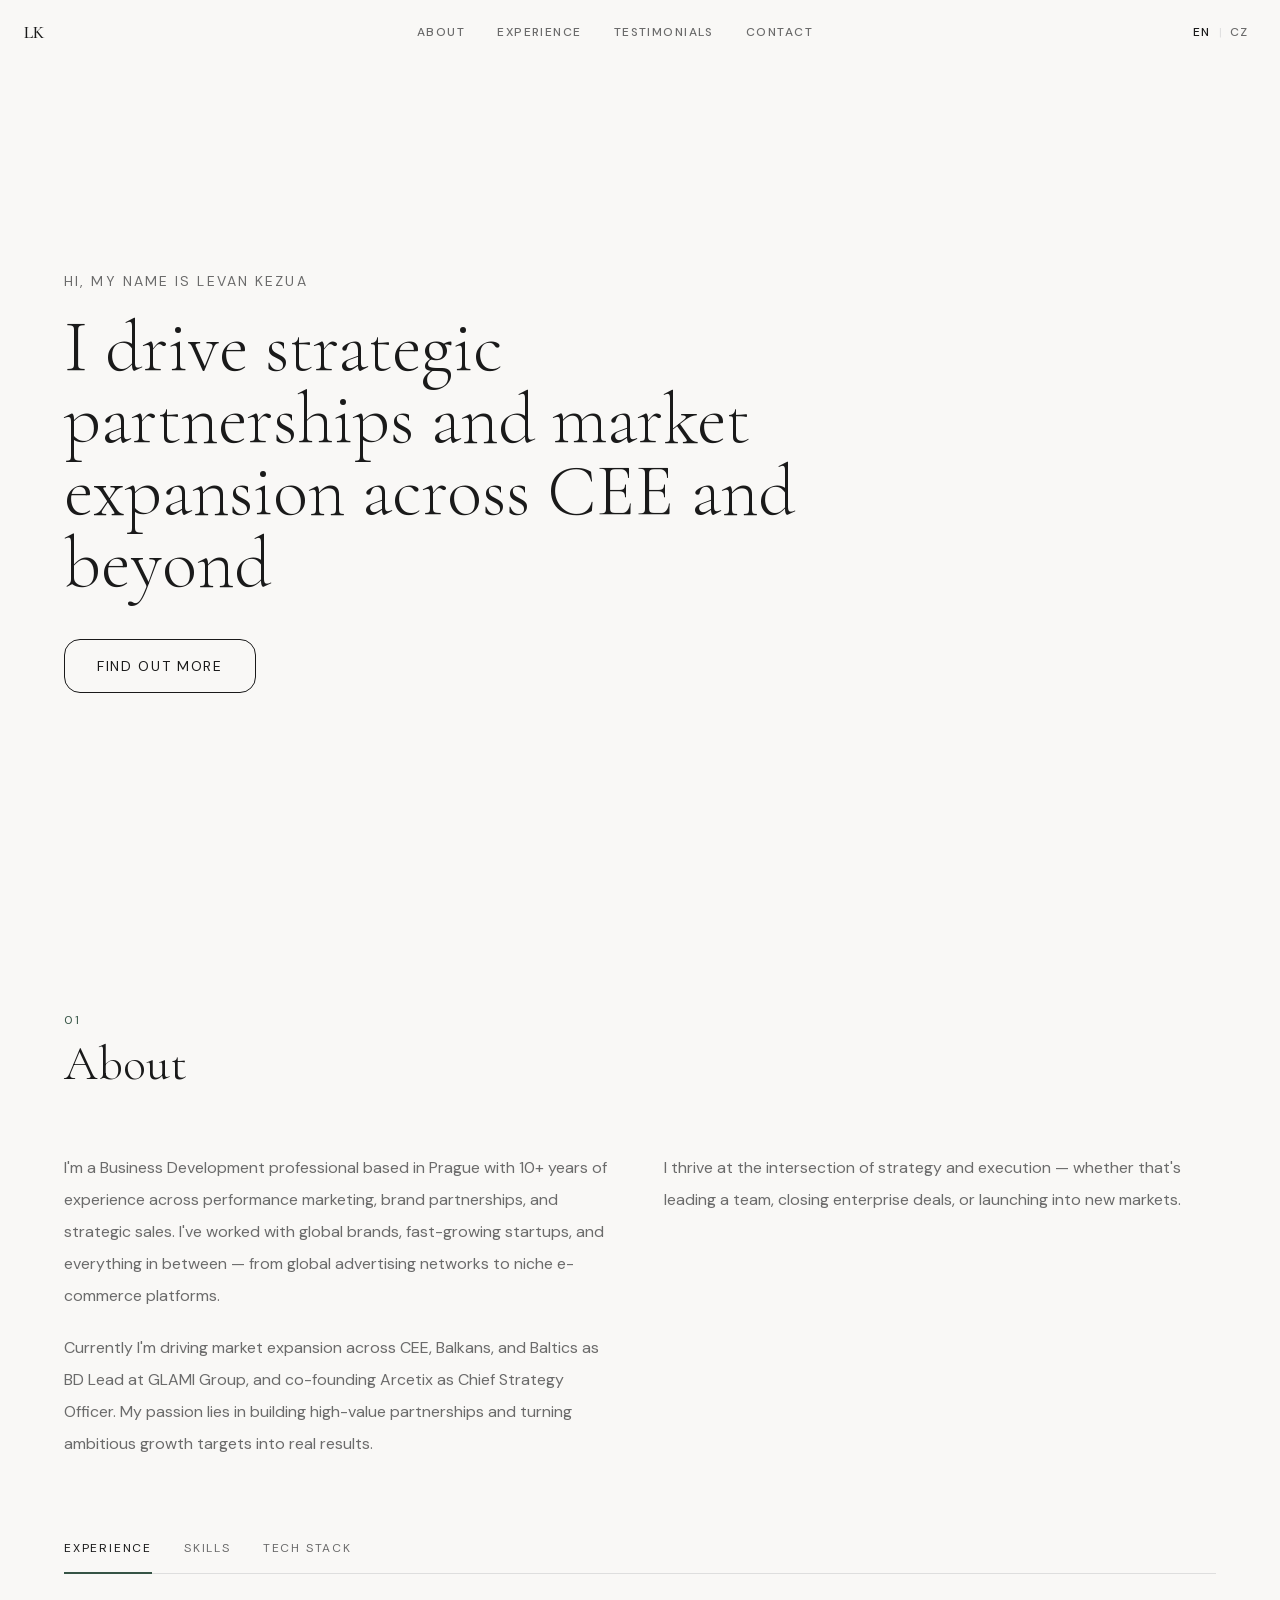
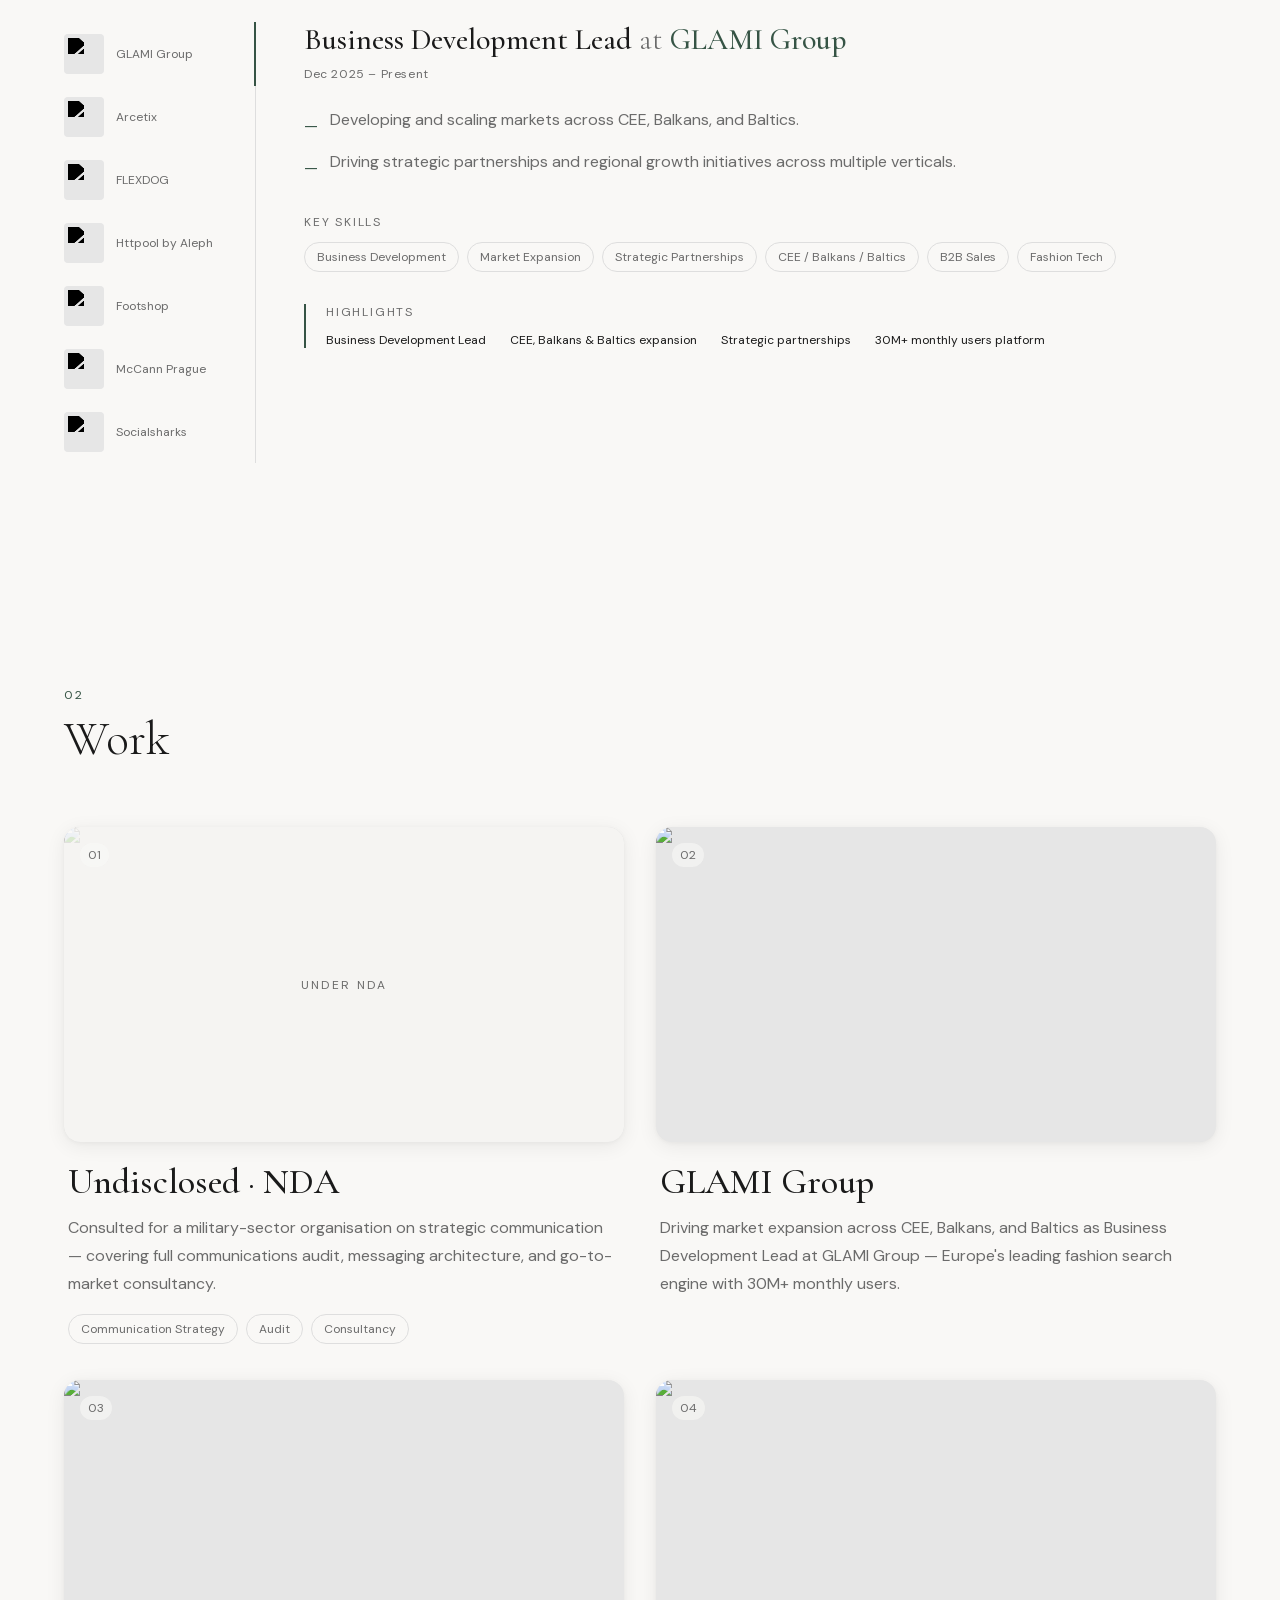
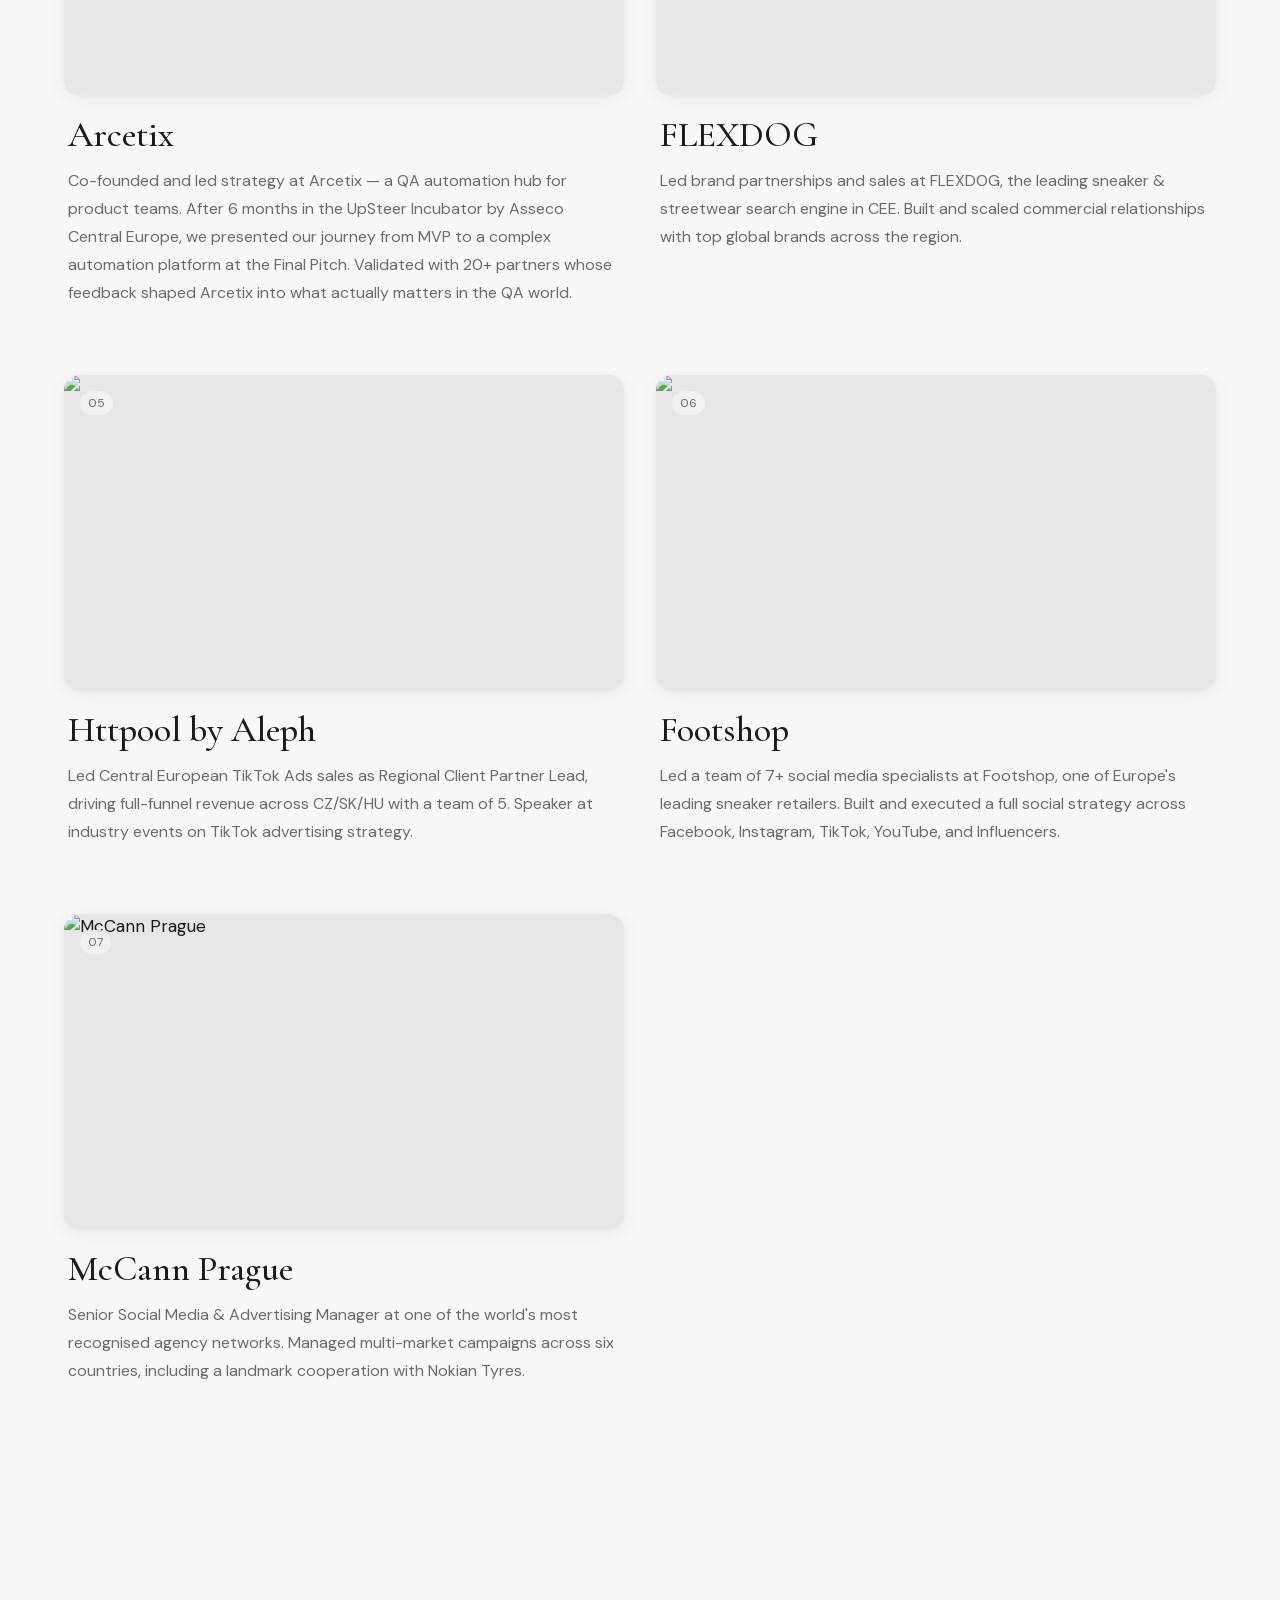
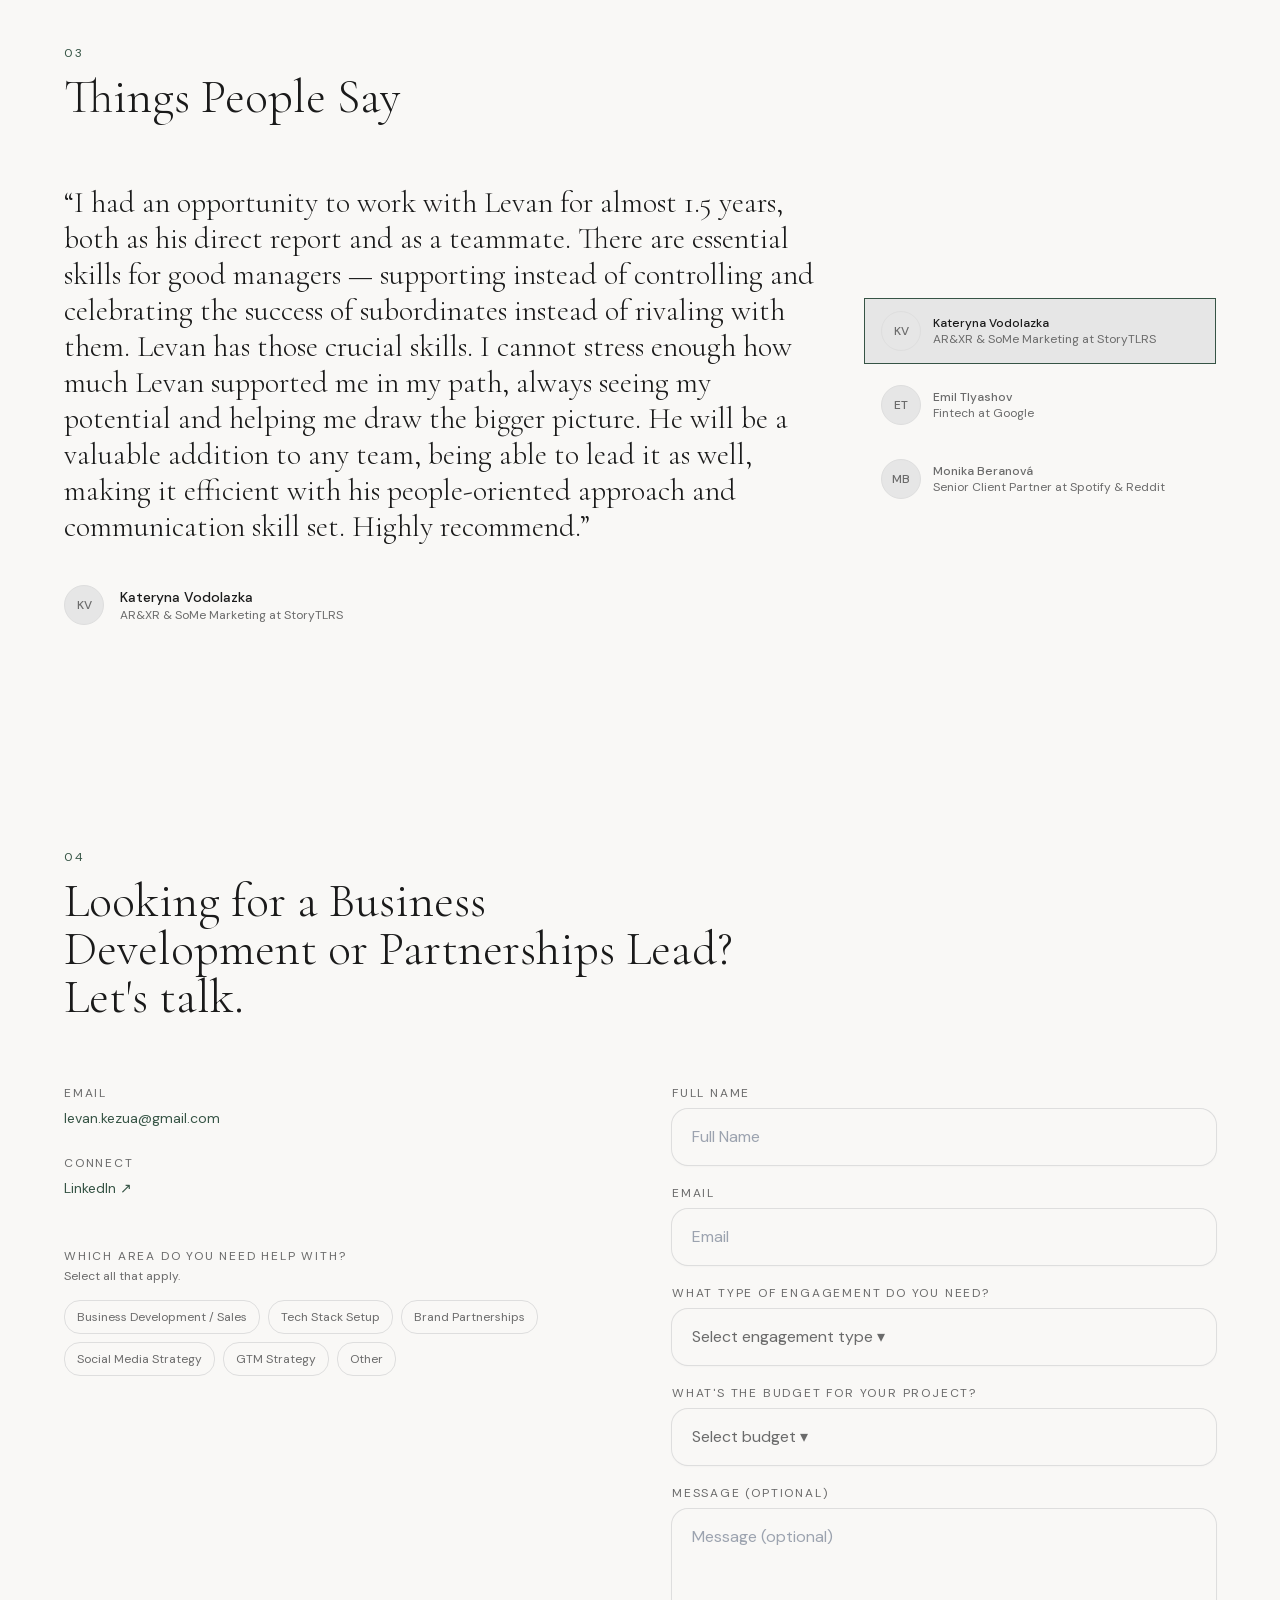
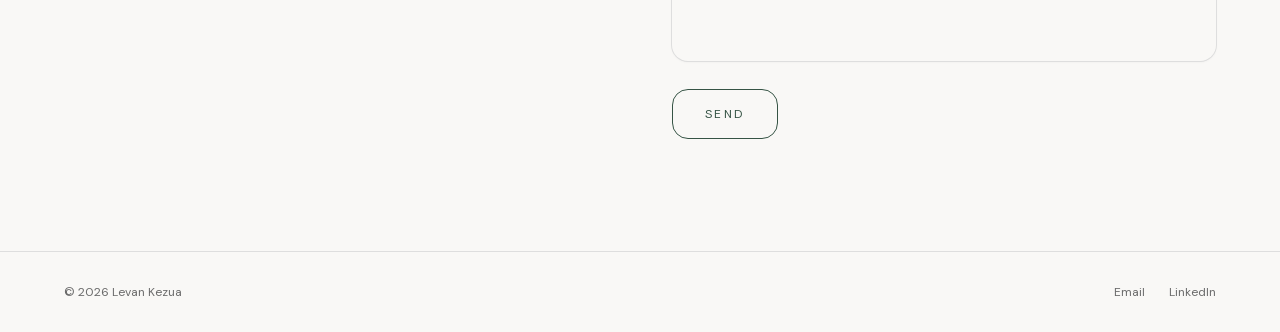
==== commit 96488124: "Deploy Macaly Next.js build (static export)" ====
--- a/index.html
+++ b/index.html
@@ -1,1425 +1,5 @@
-<!DOCTYPE html>
-<html lang="en">
-<head>
-  <meta charset="UTF-8" />
-  <meta name="viewport" content="width=device-width, initial-scale=1.0" />
-  <title>Levan Kezua — Business Development & Partnerships</title>
-  <link rel="preconnect" href="https://fonts.googleapis.com" />
-  <link rel="preconnect" href="https://fonts.gstatic.com" crossorigin />
-  <link href="https://fonts.googleapis.com/css2?family=Cormorant+Garamond:ital,wght@0,300;0,400;0,500;0,600;1,300;1,400&family=DM+Sans:wght@300;400;500&display=swap" rel="stylesheet" />
-  <!-- Microsoft Clarity -->
-  <script type="text/javascript">
-    (function(c,l,a,r,i,t,y){
-        c[a]=c[a]||function(){(c[a].q=c[a].q||[]).push(arguments)};
-        t=l.createElement(r);t.async=1;t.src="https://www.clarity.ms/tag/"+i;
-        y=l.getElementsByTagName(r)[0];y.parentNode.insertBefore(t,y);
-    })(window, document, "clarity", "script", "w3x8jxwo1a");
-  </script>
-  <!-- Google Analytics 4 -->
-  <script async src="https://www.googletagmanager.com/gtag/js?id=G-P7CTTK1KFV"></script>
-  <script>
-    window.dataLayer = window.dataLayer || [];
-    function gtag(){dataLayer.push(arguments);}
-    gtag('js', new Date());
-    gtag('config', 'G-P7CTTK1KFV');
-  </script>
-  <style>
-    *, *::before, *::after { box-sizing: border-box; margin: 0; padding: 0; }
+<!DOCTYPE html><!--flk__UhNIfjvfuR8McBq9--><html lang="en"><head><meta charSet="utf-8"/><meta name="viewport" content="width=device-width, initial-scale=1"/><link rel="preload" href="/_next/static/media/01e4147cff8141ee-s.p.7787e134.woff2" as="font" crossorigin="" type="font/woff2"/><link rel="preload" href="/_next/static/media/5c285b27cdda1fe8-s.p.a62025f2.woff2" as="font" crossorigin="" type="font/woff2"/><link rel="preload" href="/_next/static/media/8bd76523131fa0fc-s.p.eb17b6b9.woff2" as="font" crossorigin="" type="font/woff2"/><link rel="stylesheet" href="/_next/static/chunks/c139ad2f8ceeab10.css" data-precedence="next"/><link rel="preload" as="script" fetchPriority="low" href="/_next/static/chunks/21a0a4061f3ab64d.js"/><script src="/_next/static/chunks/bb4cde4c2d1fa06f.js" async=""></script><script src="/_next/static/chunks/c14890ef0997f7e6.js" async=""></script><script src="/_next/static/chunks/turbopack-ded047b4ae3e6ab7.js" async=""></script><script src="/_next/static/chunks/ff1a16fafef87110.js" async=""></script><script src="/_next/static/chunks/d2be314c3ece3fbe.js" async=""></script><script src="/_next/static/chunks/c36af76558366619.js" async=""></script><meta name="next-size-adjust" content=""/><title>Levan Kezua — Business Development &amp; Partnerships Lead</title><meta name="description" content="Personal portfolio of Levan Kezua — BD Lead at GLAMI Group and Co-Founder of Arcetix. 10+ years driving strategic partnerships, market expansion, and commercial growth across CEE, Balkans, and Baltics."/><meta property="og:title" content="Levan Kezua — Business Development &amp; Partnerships Lead"/><meta property="og:description" content="Personal portfolio of Levan Kezua — BD Lead at GLAMI Group and Co-Founder of Arcetix. 10+ years driving strategic partnerships, market expansion, and commercial growth across CEE, Balkans, and Baltics."/><meta property="og:image" content="https://assets.macaly-user-data.dev/ctfsug9xjnqmdvysqy8qe566/crkg6wz7cm8f6ym7t1kfv9x4/0owWqYGFWteJQqI5g6o-Q/generated-Kk2_73GG.jpeg"/><meta property="og:type" content="website"/><meta name="twitter:card" content="summary_large_image"/><meta name="twitter:title" content="Levan Kezua — Business Development &amp; Partnerships Lead"/><meta name="twitter:description" content="Personal portfolio of Levan Kezua — BD Lead at GLAMI Group and Co-Founder of Arcetix. 10+ years driving strategic partnerships, market expansion, and commercial growth across CEE, Balkans, and Baltics."/><meta name="twitter:image" content="https://assets.macaly-user-data.dev/ctfsug9xjnqmdvysqy8qe566/crkg6wz7cm8f6ym7t1kfv9x4/0owWqYGFWteJQqI5g6o-Q/generated-Kk2_73GG.jpeg"/><link rel="icon" href="/favicon.ico?favicon.3b96115d.ico" sizes="48x48" type="image/x-icon"/><script src="/_next/static/chunks/a6dad97d9634a72d.js" noModule=""></script></head><body class="cormorant_garamond_e34bbed9-module__x7kdfW__variable dm_sans_79d9740c-module__8xworW__variable antialiased font-sans"><div hidden=""><!--$--><!--/$--></div><main class="min-h-screen bg-background text-foreground"><header class="fixed top-0 left-0 right-0 z-50 transition-all duration-300 bg-transparent"><div class="max-w-7xl mx-auto px-6 h-16 flex items-center justify-between"><a href="#" class="font-display text-lg font-medium tracking-wide text-foreground hover:text-gold transition-colors">LK</a><nav class="hidden md:flex items-center gap-8"><a href="#about" class="text-xs font-sans font-medium tracking-[0.12em] text-muted-foreground hover:text-foreground transition-colors duration-200">ABOUT</a><a href="#experience" class="text-xs font-sans font-medium tracking-[0.12em] text-muted-foreground hover:text-foreground transition-colors duration-200">EXPERIENCE</a><a href="#testimonials" class="text-xs font-sans font-medium tracking-[0.12em] text-muted-foreground hover:text-foreground transition-colors duration-200">TESTIMONIALS</a><a href="#contact" class="text-xs font-sans font-medium tracking-[0.12em] text-muted-foreground hover:text-foreground transition-colors duration-200">CONTACT</a></nav><div class="flex items-center gap-4"><div class="flex items-center"><button class="text-xs font-sans font-medium tracking-widest px-2 py-1 transition-colors text-foreground">EN</button><span class="text-border text-xs">|</span><button class="text-xs font-sans font-medium tracking-widest px-2 py-1 transition-colors text-muted-foreground hover:text-foreground">CZ</button></div><button class="md:hidden flex flex-col gap-1.5 p-1" aria-label="Toggle menu"><span class="block w-5 h-px bg-foreground transition-transform duration-300 "></span><span class="block w-5 h-px bg-foreground transition-opacity duration-300 "></span><span class="block w-5 h-px bg-foreground transition-transform duration-300 "></span></button></div></div></header><section class="min-h-screen flex flex-col justify-center pt-16 px-6 md:px-16 max-w-7xl mx-auto"><div class="max-w-3xl"><p class="font-sans text-sm tracking-[0.15em] text-muted-foreground mb-5 uppercase">Hi, my name is Levan Kezua</p><h1 class="font-display text-5xl md:text-6xl lg:text-7xl font-light leading-[1.08] text-foreground mb-10">I drive strategic partnerships and market expansion across CEE and beyond</h1><a href="#about" class="inline-block border border-foreground text-foreground font-sans text-sm tracking-[0.12em] uppercase px-8 py-4 rounded-2xl hover:bg-foreground hover:text-background transition-all duration-300">Find Out More</a></div></section><section id="about" class="py-28 px-6 md:px-16 max-w-7xl mx-auto"><div class="mb-16"><p class="font-sans text-xs tracking-[0.2em] uppercase text-gold mb-3">01</p><h2 class="font-display text-4xl md:text-5xl font-light text-foreground">About</h2></div><div class="grid md:grid-cols-2 gap-12 mb-20"><div class="space-y-5"><p class="font-sans text-base leading-8 text-muted-foreground">I&#x27;m a Business Development professional based in Prague with 10+ years of experience across performance marketing, brand partnerships, and strategic sales. I&#x27;ve worked with global brands, fast-growing startups, and everything in between — from global advertising networks to niche e-commerce platforms.</p><p class="font-sans text-base leading-8 text-muted-foreground">Currently I&#x27;m driving market expansion across CEE, Balkans, and Baltics as BD Lead at GLAMI Group, and co-founding Arcetix as Chief Strategy Officer. My passion lies in building high-value partnerships and turning ambitious growth targets into real results.</p></div><div><p class="font-sans text-base leading-8 text-muted-foreground">I thrive at the intersection of strategy and execution — whether that&#x27;s leading a team, closing enterprise deals, or launching into new markets.</p></div></div><div id="experience" class="border-b border-border mb-12"><div class="flex gap-8"><button class="font-sans text-xs tracking-[0.15em] uppercase pb-4 border-b-2 transition-all duration-200 -mb-px border-gold text-foreground">Experience</button><button class="font-sans text-xs tracking-[0.15em] uppercase pb-4 border-b-2 transition-all duration-200 -mb-px border-transparent text-muted-foreground hover:text-foreground">Skills</button><button class="font-sans text-xs tracking-[0.15em] uppercase pb-4 border-b-2 transition-all duration-200 -mb-px border-transparent text-muted-foreground hover:text-foreground">Tech Stack</button></div></div><div class="flex gap-0 flex-col md:flex-row"><div class="flex md:flex-col gap-0 overflow-x-auto md:overflow-visible md:w-48 shrink-0 border-b md:border-b-0 md:border-r border-border mb-8 md:mb-0 md:mr-12"><button class="flex items-center md:justify-start gap-3 px-0 py-4 md:py-3 pr-6 md:pr-8 border-b-2 md:border-b-0 md:border-r-2 -mb-px md:-mr-px transition-all duration-200 shrink-0 border-gold"><div class="w-10 h-10 relative flex items-center justify-center bg-surface-2 rounded p-1 shrink-0"><img alt="GLAMI Group" loading="lazy" width="32" height="32" decoding="async" data-nimg="1" class="object-contain max-h-8 w-auto" style="color:transparent;filter:brightness(0)" src="https://levankezua.com/logos/glami.svg"/></div><span class="hidden md:block font-sans text-xs text-muted-foreground whitespace-nowrap">GLAMI Group</span></button><button class="flex items-center md:justify-start gap-3 px-0 py-4 md:py-3 pr-6 md:pr-8 border-b-2 md:border-b-0 md:border-r-2 -mb-px md:-mr-px transition-all duration-200 shrink-0 border-transparent hover:border-muted"><div class="w-10 h-10 relative flex items-center justify-center bg-surface-2 rounded p-1 shrink-0"><img alt="Arcetix" loading="lazy" width="32" height="32" decoding="async" data-nimg="1" class="object-contain max-h-8 w-auto" style="color:transparent;filter:brightness(0)" src="https://levankezua.com/logos/arcetix.svg"/></div><span class="hidden md:block font-sans text-xs text-muted-foreground whitespace-nowrap">Arcetix</span></button><button class="flex items-center md:justify-start gap-3 px-0 py-4 md:py-3 pr-6 md:pr-8 border-b-2 md:border-b-0 md:border-r-2 -mb-px md:-mr-px transition-all duration-200 shrink-0 border-transparent hover:border-muted"><div class="w-10 h-10 relative flex items-center justify-center bg-surface-2 rounded p-1 shrink-0"><img alt="FLEXDOG" loading="lazy" width="32" height="32" decoding="async" data-nimg="1" class="object-contain max-h-8 w-auto" style="color:transparent;filter:brightness(0)" src="https://levankezua.com/logos/flexdog.png"/></div><span class="hidden md:block font-sans text-xs text-muted-foreground whitespace-nowrap">FLEXDOG</span></button><button class="flex items-center md:justify-start gap-3 px-0 py-4 md:py-3 pr-6 md:pr-8 border-b-2 md:border-b-0 md:border-r-2 -mb-px md:-mr-px transition-all duration-200 shrink-0 border-transparent hover:border-muted"><div class="w-10 h-10 relative flex items-center justify-center bg-surface-2 rounded p-1 shrink-0"><img alt="Httpool by Aleph" loading="lazy" width="32" height="32" decoding="async" data-nimg="1" class="object-contain max-h-8 w-auto" style="color:transparent;filter:brightness(0)" src="https://levankezua.com/logos/httpool.svg"/></div><span class="hidden md:block font-sans text-xs text-muted-foreground whitespace-nowrap">Httpool by Aleph</span></button><button class="flex items-center md:justify-start gap-3 px-0 py-4 md:py-3 pr-6 md:pr-8 border-b-2 md:border-b-0 md:border-r-2 -mb-px md:-mr-px transition-all duration-200 shrink-0 border-transparent hover:border-muted"><div class="w-10 h-10 relative flex items-center justify-center bg-surface-2 rounded p-1 shrink-0"><img alt="Footshop" loading="lazy" width="32" height="32" decoding="async" data-nimg="1" class="object-contain max-h-8 w-auto" style="color:transparent;filter:brightness(0)" src="https://levankezua.com/logos/footshop.png"/></div><span class="hidden md:block font-sans text-xs text-muted-foreground whitespace-nowrap">Footshop</span></button><button class="flex items-center md:justify-start gap-3 px-0 py-4 md:py-3 pr-6 md:pr-8 border-b-2 md:border-b-0 md:border-r-2 -mb-px md:-mr-px transition-all duration-200 shrink-0 border-transparent hover:border-muted"><div class="w-10 h-10 relative flex items-center justify-center bg-surface-2 rounded p-1 shrink-0"><img alt="McCann Prague" loading="lazy" width="32" height="32" decoding="async" data-nimg="1" class="object-contain max-h-8 w-auto" style="color:transparent;filter:brightness(0)" src="https://levankezua.com/logos/mccann.png"/></div><span class="hidden md:block font-sans text-xs text-muted-foreground whitespace-nowrap">McCann Prague</span></button><button class="flex items-center md:justify-start gap-3 px-0 py-4 md:py-3 pr-6 md:pr-8 border-b-2 md:border-b-0 md:border-r-2 -mb-px md:-mr-px transition-all duration-200 shrink-0 border-transparent hover:border-muted"><div class="w-10 h-10 relative flex items-center justify-center bg-surface-2 rounded p-1 shrink-0"><img alt="Socialsharks" loading="lazy" width="32" height="32" decoding="async" data-nimg="1" class="object-contain max-h-8 w-auto" style="color:transparent;filter:brightness(0)" src="https://levankezua.com/logos/socialsharks.png"/></div><span class="hidden md:block font-sans text-xs text-muted-foreground whitespace-nowrap">Socialsharks</span></button></div><div class="flex-1"><div class="flex flex-col md:flex-row md:items-start md:justify-between gap-2 mb-6"><div><h3 class="font-display text-2xl md:text-3xl font-medium text-foreground">Business Development Lead<!-- --> <span class="font-light text-muted-foreground">at </span><a href="https://glami.cz/" target="_blank" rel="noopener noreferrer" class="text-gold hover:underline">GLAMI Group</a></h3><p class="font-sans text-xs tracking-wider text-muted-foreground mt-2">Dec 2025 – Present</p></div></div><ul class="space-y-2 mb-8"><li class="flex gap-3 font-sans text-base text-muted-foreground leading-7"><span class="text-gold mt-1.5 shrink-0">—</span>Developing and scaling markets across CEE, Balkans, and Baltics.</li><li class="flex gap-3 font-sans text-base text-muted-foreground leading-7"><span class="text-gold mt-1.5 shrink-0">—</span>Driving strategic partnerships and regional growth initiatives across multiple verticals.</li></ul><div class="mb-8"><p class="font-sans text-xs tracking-[0.15em] uppercase text-muted-foreground mb-3">Key Skills</p><div class="flex flex-wrap gap-2"><span class="font-sans text-xs px-3 py-1.5 border border-border text-muted-foreground rounded-full">Business Development</span><span class="font-sans text-xs px-3 py-1.5 border border-border text-muted-foreground rounded-full">Market Expansion</span><span class="font-sans text-xs px-3 py-1.5 border border-border text-muted-foreground rounded-full">Strategic Partnerships</span><span class="font-sans text-xs px-3 py-1.5 border border-border text-muted-foreground rounded-full">CEE / Balkans / Baltics</span><span class="font-sans text-xs px-3 py-1.5 border border-border text-muted-foreground rounded-full">B2B Sales</span><span class="font-sans text-xs px-3 py-1.5 border border-border text-muted-foreground rounded-full">Fashion Tech</span></div></div><div class="border-l-2 border-gold pl-5"><p class="font-sans text-xs tracking-[0.15em] uppercase text-muted-foreground mb-3">Highlights</p><div class="flex flex-wrap gap-x-6 gap-y-1"><span class="font-sans text-xs text-foreground">Business Development Lead</span><span class="font-sans text-xs text-foreground">CEE, Balkans &amp; Baltics expansion</span><span class="font-sans text-xs text-foreground">Strategic partnerships</span><span class="font-sans text-xs text-foreground">30M+ monthly users platform</span></div></div></div></div></section><section id="work" class="py-28 px-6 md:px-16 max-w-7xl mx-auto"><div class="mb-16"><p class="font-sans text-xs tracking-[0.2em] uppercase text-gold mb-3">02</p><h2 class="font-display text-4xl md:text-5xl font-light text-foreground">Work</h2></div><div class="grid md:grid-cols-2 gap-8"><div class="group flex flex-col"><div class="relative w-full aspect-[16/9] bg-surface-2 overflow-hidden rounded-2xl shadow-card"><img alt="Undisclosed · NDA" loading="lazy" decoding="async" data-nimg="fill" class="object-cover transition-transform duration-500 group-hover:scale-105" style="position:absolute;height:100%;width:100%;left:0;top:0;right:0;bottom:0;color:transparent" src="https://levankezua.com/work-nda.jpg"/><div class="absolute inset-0 bg-background/80 flex items-center justify-center rounded-2xl"><span class="font-sans text-xs text-muted-foreground tracking-[0.2em] uppercase">Under NDA</span></div><span class="absolute top-4 left-4 font-sans text-xs text-muted-foreground bg-background/60 backdrop-blur-sm px-2 py-1 rounded-full">01</span></div><div class="p-1 pt-5"><h3 class="font-display text-3xl md:text-4xl font-medium text-foreground group-hover:text-gold transition-colors mb-3 leading-tight">Undisclosed · NDA</h3><p class="font-sans text-base text-muted-foreground leading-7">Consulted for a military-sector organisation on strategic communication — covering full communications audit, messaging architecture, and go-to-market consultancy.</p><div class="flex flex-wrap gap-2 mt-4"><span class="font-sans text-xs px-3 py-1.5 border border-border text-muted-foreground rounded-full">Communication Strategy</span><span class="font-sans text-xs px-3 py-1.5 border border-border text-muted-foreground rounded-full">Audit</span><span class="font-sans text-xs px-3 py-1.5 border border-border text-muted-foreground rounded-full">Consultancy</span></div></div></div><a href="https://glami.cz/" target="_blank" rel="noopener noreferrer" class="group flex flex-col"><div class="relative w-full aspect-[16/9] bg-surface-2 overflow-hidden rounded-2xl shadow-card"><img alt="GLAMI Group" loading="lazy" decoding="async" data-nimg="fill" class="object-cover transition-transform duration-500 group-hover:scale-105" style="position:absolute;height:100%;width:100%;left:0;top:0;right:0;bottom:0;color:transparent" src="https://levankezua.com/work-glami.jpg"/><span class="absolute top-4 left-4 font-sans text-xs text-muted-foreground bg-background/60 backdrop-blur-sm px-2 py-1 rounded-full">02</span></div><div class="p-1 pt-5"><h3 class="font-display text-3xl md:text-4xl font-medium text-foreground group-hover:text-gold transition-colors mb-3 leading-tight">GLAMI Group</h3><p class="font-sans text-base text-muted-foreground leading-7">Driving market expansion across CEE, Balkans, and Baltics as Business Development Lead at GLAMI Group — Europe&#x27;s leading fashion search engine with 30M+ monthly users.</p><p class="font-sans text-xs text-gold tracking-[0.12em] uppercase mt-4 opacity-0 group-hover:opacity-100 transition-opacity">View project →</p></div></a><a href="https://arcetix.com/" target="_blank" rel="noopener noreferrer" class="group flex flex-col"><div class="relative w-full aspect-[16/9] bg-surface-2 overflow-hidden rounded-2xl shadow-card"><img alt="Arcetix" loading="lazy" decoding="async" data-nimg="fill" class="object-cover transition-transform duration-500 group-hover:scale-105" style="position:absolute;height:100%;width:100%;left:0;top:0;right:0;bottom:0;color:transparent" src="https://levankezua.com/work-arcetix.jpg"/><span class="absolute top-4 left-4 font-sans text-xs text-muted-foreground bg-background/60 backdrop-blur-sm px-2 py-1 rounded-full">03</span></div><div class="p-1 pt-5"><h3 class="font-display text-3xl md:text-4xl font-medium text-foreground group-hover:text-gold transition-colors mb-3 leading-tight">Arcetix</h3><p class="font-sans text-base text-muted-foreground leading-7">Co-founded and led strategy at Arcetix — a QA automation hub for product teams. After 6 months in the UpSteer Incubator by Asseco Central Europe, we presented our journey from MVP to a complex automation platform at the Final Pitch.
 
-    :root {
-      --bg:      #f2ede8;
-      --text:    #1a1a1a;
-      --muted:   #888;
-      --border:  #ddd8d2;
-      --white:   #fff;
-      --gold:    hsl(150, 22%, 27%);
-      --surface2: hsl(0, 0%, 90%);
-    }
+Validated with 20+ partners whose feedback shaped Arcetix into what actually matters in the QA world.</p><p class="font-sans text-xs text-gold tracking-[0.12em] uppercase mt-4 opacity-0 group-hover:opacity-100 transition-opacity">View project →</p></div></a><a href="https://www.flexdog.com/" target="_blank" rel="noopener noreferrer" class="group flex flex-col"><div class="relative w-full aspect-[16/9] bg-surface-2 overflow-hidden rounded-2xl shadow-card"><img alt="FLEXDOG" loading="lazy" decoding="async" data-nimg="fill" class="object-cover transition-transform duration-500 group-hover:scale-105" style="position:absolute;height:100%;width:100%;left:0;top:0;right:0;bottom:0;color:transparent" src="https://levankezua.com/work-flexdog.jpg"/><span class="absolute top-4 left-4 font-sans text-xs text-muted-foreground bg-background/60 backdrop-blur-sm px-2 py-1 rounded-full">04</span></div><div class="p-1 pt-5"><h3 class="font-display text-3xl md:text-4xl font-medium text-foreground group-hover:text-gold transition-colors mb-3 leading-tight">FLEXDOG</h3><p class="font-sans text-base text-muted-foreground leading-7">Led brand partnerships and sales at FLEXDOG, the leading sneaker &amp; streetwear search engine in CEE. Built and scaled commercial relationships with top global brands across the region.</p><p class="font-sans text-xs text-gold tracking-[0.12em] uppercase mt-4 opacity-0 group-hover:opacity-100 transition-opacity">View project →</p></div></a><a href="https://levankezua.com/httpool" target="_blank" rel="noopener noreferrer" class="group flex flex-col"><div class="relative w-full aspect-[16/9] bg-surface-2 overflow-hidden rounded-2xl shadow-card"><img alt="Httpool by Aleph" loading="lazy" decoding="async" data-nimg="fill" class="object-cover transition-transform duration-500 group-hover:scale-105" style="position:absolute;height:100%;width:100%;left:0;top:0;right:0;bottom:0;color:transparent" src="https://levankezua.com/httpool-main.jpg"/><span class="absolute top-4 left-4 font-sans text-xs text-muted-foreground bg-background/60 backdrop-blur-sm px-2 py-1 rounded-full">05</span></div><div class="p-1 pt-5"><h3 class="font-display text-3xl md:text-4xl font-medium text-foreground group-hover:text-gold transition-colors mb-3 leading-tight">Httpool by Aleph</h3><p class="font-sans text-base text-muted-foreground leading-7">Led Central European TikTok Ads sales as Regional Client Partner Lead, driving full-funnel revenue across CZ/SK/HU with a team of 5. Speaker at industry events on TikTok advertising strategy.</p><p class="font-sans text-xs text-gold tracking-[0.12em] uppercase mt-4 opacity-0 group-hover:opacity-100 transition-opacity">View projects ↗</p></div></a><a href="https://footshop.com/" target="_blank" rel="noopener noreferrer" class="group flex flex-col"><div class="relative w-full aspect-[16/9] bg-surface-2 overflow-hidden rounded-2xl shadow-card"><img alt="Footshop" loading="lazy" decoding="async" data-nimg="fill" class="object-cover transition-transform duration-500 group-hover:scale-105" style="position:absolute;height:100%;width:100%;left:0;top:0;right:0;bottom:0;color:transparent" src="https://levankezua.com/work-footshop.jpg"/><span class="absolute top-4 left-4 font-sans text-xs text-muted-foreground bg-background/60 backdrop-blur-sm px-2 py-1 rounded-full">06</span></div><div class="p-1 pt-5"><h3 class="font-display text-3xl md:text-4xl font-medium text-foreground group-hover:text-gold transition-colors mb-3 leading-tight">Footshop</h3><p class="font-sans text-base text-muted-foreground leading-7">Led a team of 7+ social media specialists at Footshop, one of Europe&#x27;s leading sneaker retailers. Built and executed a full social strategy across Facebook, Instagram, TikTok, YouTube, and Influencers.</p><p class="font-sans text-xs text-gold tracking-[0.12em] uppercase mt-4 opacity-0 group-hover:opacity-100 transition-opacity">View project →</p></div></a><a href="https://mccann.com/" target="_blank" rel="noopener noreferrer" class="group flex flex-col"><div class="relative w-full aspect-[16/9] bg-surface-2 overflow-hidden rounded-2xl shadow-card"><img alt="McCann Prague" loading="lazy" decoding="async" data-nimg="fill" class="object-cover transition-transform duration-500 group-hover:scale-105" style="position:absolute;height:100%;width:100%;left:0;top:0;right:0;bottom:0;color:transparent" src="https://levankezua.com/work-mccann-2.png"/><span class="absolute top-4 left-4 font-sans text-xs text-muted-foreground bg-background/60 backdrop-blur-sm px-2 py-1 rounded-full">07</span></div><div class="p-1 pt-5"><h3 class="font-display text-3xl md:text-4xl font-medium text-foreground group-hover:text-gold transition-colors mb-3 leading-tight">McCann Prague</h3><p class="font-sans text-base text-muted-foreground leading-7">Senior Social Media &amp; Advertising Manager at one of the world&#x27;s most recognised agency networks. Managed multi-market campaigns across six countries, including a landmark cooperation with Nokian Tyres.</p><p class="font-sans text-xs text-gold tracking-[0.12em] uppercase mt-4 opacity-0 group-hover:opacity-100 transition-opacity">View project →</p></div></a></div></section><section id="testimonials" class="py-28 px-6 md:px-16 max-w-7xl mx-auto"><div class="mb-16"><p class="font-sans text-xs tracking-[0.2em] uppercase text-gold mb-3">03</p><h2 class="font-display text-4xl md:text-5xl font-light text-foreground">Things People Say</h2></div><div class="grid md:grid-cols-3 gap-12"><div class="md:col-span-2"><p class="font-display text-2xl md:text-3xl font-light text-foreground leading-snug mb-10">“<!-- -->I had an opportunity to work with Levan for almost 1.5 years, both as his direct report and as a teammate. There are essential skills for good managers — supporting instead of controlling and celebrating the success of subordinates instead of rivaling with them. Levan has those crucial skills. I cannot stress enough how much Levan supported me in my path, always seeing my potential and helping me draw the bigger picture.
 
-    html { scroll-behavior: smooth; }
-
-    body {
-      font-family: 'DM Sans', sans-serif;
-      background: var(--bg);
-      color: var(--text);
-      font-size: 16px;
-      line-height: 1.7;
-      font-weight: 300;
-    }
-
-    h1, h2, h3, h4 {
-      font-family: 'Cormorant Garamond', serif;
-      font-weight: 400;
-      line-height: 1.15;
-    }
-
-    a { color: var(--text); text-decoration: none; transition: opacity .2s; }
-    a:hover { opacity: .6; }
-
-    /* ── NAV ──────────────────────────────── */
-    nav {
-      position: fixed; top: 0; left: 0; right: 0; z-index: 100;
-      background: rgba(242,237,232,.95);
-      backdrop-filter: blur(8px);
-      border-bottom: 1px solid var(--border);
-      height: 60px;
-      display: flex; align-items: center;
-    }
-
-    .nav-inner {
-      width: 100%; max-width: 1200px; margin: 0 auto;
-      padding: 0 2.5rem;
-      display: flex; align-items: center; justify-content: center;
-      position: relative;
-    }
-
-    .nav-logo {
-      position: absolute; left: 2.5rem;
-      font-family: 'Cormorant Garamond', serif;
-      font-size: 1.1rem;
-      font-weight: 500;
-      letter-spacing: .05em;
-      color: var(--text);
-    }
-
-    .nav-links {
-      display: flex; gap: 2.5rem; list-style: none;
-    }
-
-    .nav-links a {
-      font-size: .72rem;
-      font-weight: 400;
-      letter-spacing: .14em;
-      text-transform: uppercase;
-      color: var(--text);
-    }
-
-    .nav-links a:hover { opacity: .5; }
-
-    .nav-lang {
-      position: absolute; right: 2.5rem;
-      display: flex; gap: .5rem; align-items: center;
-      font-size: .72rem; letter-spacing: .1em; text-transform: uppercase;
-    }
-
-    .nav-lang a { color: var(--muted); }
-    .nav-lang a.active { color: var(--text); }
-    .nav-lang span { color: var(--border); }
-
-    .nav-toggle { display: none; background: none; border: none; cursor: pointer; padding: 4px; position: absolute; right: 2.5rem; }
-    .nav-toggle span { display: block; width: 22px; height: 1.5px; background: var(--text); margin: 5px 0; }
-
-    /* Dropdown */
-    .nav-links li { position: relative; }
-    .nav-dropdown {
-      display: none;
-      position: absolute; top: 100%; left: 50%;
-      transform: translateX(-50%);
-      background: var(--bg);
-      border: 1px solid var(--border);
-      min-width: 220px;
-      padding: 12px 0 6px;
-      z-index: 200;
-    }
-    .nav-dropdown::before {
-      content: ''; position: absolute; top: -12px; left: 0; right: 0; height: 12px;
-    }
-    .nav-links li:hover .nav-dropdown { display: block; }
-    .nav-dropdown a {
-      display: block; padding: .55rem 1.2rem;
-      font-size: .7rem; letter-spacing: .12em; text-transform: uppercase;
-      color: var(--muted); white-space: nowrap;
-    }
-    .nav-dropdown a:hover { color: var(--text); opacity: 1; background: rgba(0,0,0,.03); }
-
-    /* ── HERO ─────────────────────────────── */
-    #hero {
-      min-height: 100vh;
-      display: flex; align-items: center;
-      padding: 120px 2.5rem 80px;
-      background: var(--bg);
-    }
-
-    .hero-inner { max-width: 1100px; margin: 0 auto; width: 100%; }
-
-    .hero-intro {
-      font-family: 'DM Sans', sans-serif;
-      font-size: .72rem;
-      font-weight: 400;
-      letter-spacing: .18em;
-      text-transform: uppercase;
-      color: var(--muted);
-      margin-bottom: 1.5rem;
-    }
-
-    .hero-inner h1 {
-      font-size: clamp(3rem, 7vw, 6rem);
-      font-weight: 300;
-      line-height: 1.08;
-      color: var(--text);
-      max-width: 900px;
-      margin-bottom: 3rem;
-    }
-
-    .btn-outline-dark {
-      display: inline-block;
-      padding: 1rem 2.2rem;
-      border: 1px solid var(--text);
-      border-radius: 1rem;
-      font-family: 'DM Sans', sans-serif;
-      font-size: .72rem;
-      font-weight: 400;
-      letter-spacing: .2em;
-      text-transform: uppercase;
-      color: var(--text);
-      transition: background .2s, color .2s;
-    }
-    .btn-outline-dark:hover { background: var(--text); color: var(--bg); opacity: 1; }
-
-    /* ── SECTION COMMON ──────────────────── */
-    section { padding: 100px 2.5rem; }
-
-    .section-inner { max-width: 1100px; margin: 0 auto; }
-
-    .section-num {
-      font-family: 'DM Sans', sans-serif;
-      font-size: .72rem;
-      letter-spacing: .2em;
-      color: var(--gold);
-      margin-bottom: .5rem;
-    }
-
-    .section-title {
-      font-size: clamp(2.5rem, 5vw, 4rem);
-      font-weight: 300;
-      color: var(--text);
-      margin-bottom: 3rem;
-    }
-
-    /* ── ABOUT ───────────────────────────── */
-    #about { background: var(--bg); border-top: 1px solid var(--border); }
-
-    .about-grid {
-      display: grid;
-      grid-template-columns: 1fr 1fr;
-      gap: 4rem;
-    }
-
-    .about-grid p {
-      font-size: 1rem;
-      color: var(--muted);
-      line-height: 2;
-      margin-bottom: 1.4rem;
-      font-weight: 300;
-    }
-
-    .about-grid p:last-child { margin-bottom: 0; }
-
-    /* ── EXPERIENCE ──────────────────────── */
-    #work { background: var(--bg); border-top: 1px solid var(--border); }
-
-    .se-tabs {
-      display: flex; gap: 0;
-      border-bottom: 1px solid var(--border);
-      margin-bottom: 3rem;
-      position: relative;
-    }
-
-    .se-tab {
-      background: none; border: none; cursor: pointer;
-      padding: .75rem 1.5rem .75rem 0;
-      font-family: 'DM Sans', sans-serif;
-      font-size: .72rem;
-      font-weight: 400;
-      letter-spacing: .14em;
-      text-transform: uppercase;
-      color: var(--muted);
-      position: relative;
-      transition: color .2s;
-    }
-
-    .se-tab.active { color: var(--text); }
-
-    .se-tab.active::after {
-      content: '';
-      position: absolute; bottom: -1px; left: 0; right: 0;
-      height: 2px; background: var(--gold);
-    }
-
-    .se-panel { display: none; }
-    .se-panel.active { display: block; }
-
-    /* Experience layout */
-    .exp-layout { display: flex; gap: 0; min-height: 380px; }
-
-    .exp-sidebar {
-      display: flex; flex-direction: column;
-      flex-shrink: 0; width: 220px;
-      border-right: 1px solid var(--border);
-    }
-
-    .exp-tab {
-      background: none; border: none; cursor: pointer;
-      display: flex; align-items: center; gap: .85rem;
-      padding: .75rem 1rem .75rem 0;
-      padding-right: 2rem;
-      text-align: left;
-      border-right: 2px solid transparent;
-      transition: border-color .2s;
-      margin-right: -1px;
-    }
-
-    .exp-tab:hover { border-color: var(--border); }
-
-    .exp-logo-box {
-      width: 40px; height: 40px;
-      border-radius: 6px;
-      border: 1px solid transparent;
-      background: var(--surface2);
-      display: flex; align-items: center; justify-content: center;
-      flex-shrink: 0;
-      overflow: hidden;
-      padding: 4px;
-    }
-
-    .exp-logo-box img { width: 28px; height: 28px; object-fit: contain; filter: brightness(0); }
-
-    .exp-tab-name {
-      font-family: 'DM Sans', sans-serif;
-      font-size: .78rem;
-      font-weight: 300;
-      color: var(--muted);
-      letter-spacing: .02em;
-    }
-
-    .exp-tab.active { border-color: var(--gold); }
-    .exp-tab.active .exp-tab-name { color: var(--text); font-weight: 400; }
-    .exp-tab.active .exp-logo-box { border-color: transparent; }
-
-    .exp-detail { flex: 1; padding: 0 0 0 3rem; }
-
-    .exp-panel { display: none; }
-    .exp-panel.active { display: block; }
-
-    .exp-role {
-      font-family: 'Cormorant Garamond', serif;
-      font-size: 1.7rem;
-      font-weight: 400;
-      color: var(--text);
-      margin-bottom: .4rem;
-      line-height: 1.25;
-    }
-
-    .exp-role em { font-style: normal; font-weight: 300; }
-
-    .exp-date {
-      font-size: .8rem;
-      color: var(--muted);
-      font-weight: 300;
-      margin-bottom: 1.5rem;
-      letter-spacing: .02em;
-    }
-
-    .exp-panel ul { list-style: none; padding: 0; margin-bottom: 1.5rem; }
-
-    .exp-panel li {
-      font-size: .95rem;
-      color: var(--muted);
-      font-weight: 300;
-      line-height: 1.8;
-      padding-left: 1.5rem;
-      position: relative;
-      margin-bottom: .2rem;
-    }
-
-    .exp-panel li::before {
-      content: '—';
-      position: absolute; left: 0;
-      color: var(--gold);
-    }
-
-    .exp-section-label {
-      font-family: 'DM Sans', sans-serif;
-      font-size: .65rem;
-      font-weight: 500;
-      letter-spacing: .16em;
-      text-transform: uppercase;
-      color: var(--muted);
-      margin-bottom: .75rem;
-    }
-
-    .exp-chips { display: flex; flex-wrap: wrap; gap: .4rem; margin-bottom: 1.5rem; }
-
-    .exp-chip {
-      font-size: .75rem;
-      font-weight: 300;
-      color: var(--text);
-      border: 1px solid var(--border);
-      border-radius: 50px;
-      padding: .25rem .85rem;
-    }
-
-    .exp-highlights-bar {
-      border-left: 2px solid var(--gold);
-      padding-left: 1.25rem;
-    }
-
-    .exp-highlights-inner {
-      display: flex; flex-wrap: wrap; gap: .15rem 1.5rem;
-    }
-
-    .exp-highlights-bar span {
-      font-size: .78rem; font-weight: 300; color: var(--text);
-    }
-
-    .exp-links { display: flex; flex-direction: column; gap: .3rem; margin-top: .5rem; }
-    .exp-links a { font-size: .85rem; font-weight: 300; color: var(--gold); }
-    .exp-links a:hover { opacity: .7; }
-    .exp-cat { font-size: .65rem; letter-spacing: .12em; text-transform: uppercase; color: var(--muted); margin-top: .6rem; }
-    .exp-role-link { color: var(--gold); }
-    .exp-role-link:hover { text-decoration: underline; opacity: 1; }
-
-    /* Skills */
-    .skills-tabs { display: flex; gap: .5rem; flex-wrap: wrap; margin-bottom: 2rem; }
-
-    .skill-tab-btn {
-      padding: .4rem 1rem;
-      border: 1px solid var(--border);
-      border-radius: 50px;
-      background: none;
-      font-family: 'DM Sans', sans-serif;
-      font-size: .72rem;
-      font-weight: 300;
-      letter-spacing: .06em;
-      color: var(--muted);
-      cursor: pointer;
-      transition: all .2s;
-    }
-
-    .skill-tab-btn.active, .skill-tab-btn:hover {
-      border-color: var(--text);
-      color: var(--text);
-    }
-
-    .tab-panel { display: none; }
-    .tab-panel.active { display: flex; flex-wrap: wrap; gap: .5rem; }
-
-    .skill-tag {
-      font-size: .8rem; font-weight: 300;
-      border: 1px solid var(--border);
-      border-radius: 50px;
-      padding: .3rem 1rem;
-      color: var(--text);
-      transition: border-color .2s;
-    }
-
-    .skill-tag:hover { border-color: var(--text); }
-
-    /* Skills 4-column grid */
-    .skills-grid-4col {
-      display: grid;
-      grid-template-columns: repeat(4, 1fr);
-      gap: 2.5rem;
-    }
-
-    .skills-col-title {
-      font-family: 'DM Sans', sans-serif;
-      font-size: .65rem;
-      font-weight: 500;
-      letter-spacing: .16em;
-      text-transform: uppercase;
-      color: var(--gold);
-      margin-bottom: 1.25rem;
-    }
-
-    .skills-list {
-      list-style: none;
-      padding: 0;
-      display: flex;
-      flex-direction: column;
-      gap: .55rem;
-    }
-
-    .skills-list li {
-      font-size: .88rem;
-      font-weight: 300;
-      color: var(--muted);
-      display: flex;
-      gap: .5rem;
-      align-items: baseline;
-    }
-
-    .skills-list li::before {
-      content: '–';
-      color: var(--border);
-      flex-shrink: 0;
-    }
-
-    @media (max-width: 900px) {
-      .skills-grid-4col { grid-template-columns: 1fr 1fr; }
-    }
-
-    @media (max-width: 600px) {
-      .skills-grid-4col { grid-template-columns: 1fr; }
-    }
-
-    /* ── WORK / PORTFOLIO ────────────────── */
-    #portfolio { background: var(--bg); border-top: 1px solid var(--border); }
-
-    .work-grid {
-      display: grid;
-      grid-template-columns: 1fr 1fr;
-      gap: 3rem 3rem;
-    }
-
-    .work-item { display: flex; flex-direction: column; }
-    a.work-item { color: var(--text); }
-
-    .work-img-wrap {
-      width: 100%; aspect-ratio: 16/9;
-      overflow: hidden; position: relative;
-      border-radius: 1rem;
-      margin-bottom: 1.25rem;
-      background: #222;
-      box-shadow: 0 4px 20px rgba(0,0,0,0.07), 0 1px 4px rgba(0,0,0,0.04);
-    }
-
-    .work-img-wrap img {
-      width: 100%; height: 100%; object-fit: cover;
-      transition: transform .4s ease;
-    }
-
-    .work-item:hover .work-img-wrap img { transform: scale(1.03); }
-
-    .work-num {
-      position: absolute; top: 1rem; left: 1rem;
-      font-family: 'DM Sans', sans-serif;
-      font-size: .7rem; font-weight: 400;
-      color: var(--muted);
-      letter-spacing: .06em;
-      z-index: 2;
-      background: rgba(242,237,232,.6);
-      backdrop-filter: blur(4px);
-      padding: .2rem .55rem;
-      border-radius: 50px;
-    }
-
-    .work-nda-label {
-      position: absolute; inset: 0; z-index: 2;
-      display: flex; align-items: center; justify-content: center;
-      font-family: 'DM Sans', sans-serif;
-      font-size: .72rem; letter-spacing: .16em; text-transform: uppercase;
-      color: rgba(255,255,255,.6);
-    }
-
-    .work-title {
-      font-size: clamp(1.6rem, 2.8vw, 2.2rem);
-      font-weight: 500;
-      color: var(--text);
-      margin-bottom: .6rem;
-      line-height: 1.2;
-      transition: color .2s;
-    }
-
-    .work-item:hover .work-title { color: var(--gold); }
-
-    .work-desc {
-      font-size: .95rem;
-      font-weight: 300;
-      color: var(--muted);
-      line-height: 1.8;
-      margin-bottom: .85rem;
-    }
-
-    .work-link {
-      font-size: .7rem; font-weight: 400;
-      letter-spacing: .12em; text-transform: uppercase;
-      color: var(--gold);
-      opacity: 0;
-      transition: opacity .2s;
-      display: block;
-      margin-top: .5rem;
-    }
-
-    .work-item:hover .work-link { opacity: 1; }
-
-    .work-tags { display: flex; flex-wrap: wrap; gap: .4rem; }
-
-    .work-tag {
-      font-size: .72rem; font-weight: 300;
-      border: 1px solid var(--border);
-      border-radius: 50px;
-      padding: .2rem .75rem;
-      color: var(--muted);
-    }
-
-    /* ── TESTIMONIALS ────────────────────── */
-    #testimonials { background: var(--bg); border-top: 1px solid var(--border); }
-
-    .testimonials-grid {
-      display: grid;
-      grid-template-columns: 1fr 340px;
-      gap: 5rem;
-      align-items: start;
-    }
-
-    .ts-quote {
-      font-family: 'Cormorant Garamond', serif;
-      font-size: clamp(1.25rem, 2vw, 1.6rem);
-      font-weight: 300;
-      line-height: 1.7;
-      color: var(--text);
-      margin-bottom: 2rem;
-    }
-
-    .ts-quote-author {
-      display: flex; align-items: center; gap: .85rem;
-    }
-
-    .ts-avatar {
-      width: 36px; height: 36px;
-      border-radius: 50%;
-      background: #d4cfc9;
-      display: flex; align-items: center; justify-content: center;
-      font-family: 'DM Sans', sans-serif;
-      font-size: .72rem; font-weight: 500;
-      color: var(--text);
-      flex-shrink: 0;
-    }
-
-    .ts-author-name { font-size: .85rem; font-weight: 400; color: var(--text); }
-    .ts-author-title { font-size: .78rem; font-weight: 300; color: var(--muted); }
-
-    .ts-list { display: flex; flex-direction: column; gap: .5rem; }
-
-    .ts-list-item {
-      display: flex; align-items: center; gap: .85rem;
-      padding: .75rem 1rem;
-      border: 1px solid transparent;
-      cursor: pointer;
-      transition: background .2s, border-color .2s;
-    }
-
-    .ts-list-item.active { background: var(--surface2); border: 1px solid var(--gold) !important; }
-    .ts-list-item:hover { border-color: var(--border); }
-
-    .ts-list-avatar {
-      width: 34px; height: 34px;
-      border-radius: 50%;
-      background: #d4cfc9;
-      display: flex; align-items: center; justify-content: center;
-      font-family: 'DM Sans', sans-serif;
-      font-size: .68rem; font-weight: 500;
-      color: var(--text);
-      flex-shrink: 0;
-    }
-
-    .ts-list-name { font-size: .82rem; font-weight: 400; color: var(--text); }
-    .ts-list-title { font-size: .75rem; font-weight: 300; color: var(--muted); }
-
-    /* ── CONTACT ─────────────────────────── */
-    #contact { background: var(--bg); border-top: 1px solid var(--border); }
-
-    .contact-heading {
-      font-size: clamp(2rem, 4vw, 3.5rem);
-      font-weight: 300;
-      color: var(--text);
-      max-width: 640px;
-      margin-bottom: 4rem;
-      line-height: 1.2;
-    }
-
-    .contact-grid {
-      display: grid;
-      grid-template-columns: 1fr 1fr;
-      gap: 5rem;
-      align-items: start;
-    }
-
-    .contact-left { display: flex; flex-direction: column; gap: 2rem; }
-
-    .cl-label {
-      font-size: .65rem; font-weight: 500;
-      letter-spacing: .16em; text-transform: uppercase;
-      color: var(--muted); margin-bottom: .4rem;
-    }
-
-    .cl-value { font-size: .95rem; font-weight: 300; color: var(--gold); }
-
-    .cl-link {
-      font-size: .9rem; font-weight: 300;
-      color: var(--gold);
-      display: inline-flex; align-items: center; gap: .3rem;
-    }
-
-    .cl-chips-label {
-      font-size: .65rem; font-weight: 500;
-      letter-spacing: .16em; text-transform: uppercase;
-      color: var(--muted); margin-bottom: .3rem;
-    }
-
-    .cl-chips-hint { font-size: .78rem; font-weight: 300; color: var(--muted); margin-bottom: .75rem; }
-
-    .cl-chips { display: flex; flex-wrap: wrap; gap: .5rem; }
-
-    .cl-chip {
-      padding: .35rem .9rem;
-      border: 1px solid var(--border);
-      border-radius: 50px;
-      font-family: 'DM Sans', sans-serif;
-      font-size: .75rem; font-weight: 300;
-      color: var(--text); cursor: pointer;
-      transition: border-color .2s, background .2s;
-      background: none;
-    }
-
-    .cl-chip.selected { border-color: var(--gold); background: rgba(0,0,0,.03); }
-
-    /* Form */
-    .contact-form { display: flex; flex-direction: column; gap: 1.25rem; }
-
-    .cf-label {
-      font-size: .65rem; font-weight: 500;
-      letter-spacing: .14em; text-transform: uppercase;
-      color: var(--muted); display: block; margin-bottom: .4rem;
-    }
-
-    .cf-input, .cf-select, .cf-textarea {
-      width: 100%;
-      padding: 1rem 1.25rem;
-      border: 1px solid var(--border);
-      border-radius: 1rem;
-      background: transparent;
-      font-family: 'DM Sans', sans-serif;
-      font-size: .9rem; font-weight: 300;
-      color: var(--text);
-      outline: none;
-      transition: border-color .2s, box-shadow .2s;
-      appearance: none;
-      box-shadow: 0 0 0 1px var(--border), 0 1px 3px rgba(0,0,0,.05);
-    }
-
-    .cf-input:focus, .cf-select:focus, .cf-textarea:focus {
-      border-color: var(--gold);
-      box-shadow: 0 0 0 1.5px var(--gold), 0 1px 4px rgba(0,0,0,.06);
-    }
-
-    .cf-select {
-      background-image: url("data:image/svg+xml,%3Csvg xmlns='http://www.w3.org/2000/svg' width='10' height='6'%3E%3Cpath d='M1 1l4 4 4-4' stroke='%23888' stroke-width='1.5' fill='none'/%3E%3C/svg%3E");
-      background-repeat: no-repeat;
-      background-position: right 1rem center;
-      background-color: rgba(255,255,255,.5);
-    }
-
-    .cf-textarea { resize: vertical; min-height: 110px; }
-
-    .cf-submit {
-      align-self: flex-start;
-      padding: 1rem 2.5rem;
-      border: 1px solid var(--gold);
-      border-radius: 1rem;
-      background: none;
-      font-family: 'DM Sans', sans-serif;
-      font-size: .72rem; font-weight: 400;
-      letter-spacing: .2em; text-transform: uppercase;
-      color: var(--gold); cursor: pointer;
-      transition: background .2s, color .2s;
-    }
-
-    .cf-submit:hover { background: var(--gold); color: var(--bg); }
-
-    /* ── FOOTER ──────────────────────────── */
-    footer {
-      background: var(--text);
-      color: rgba(242,237,232,.4);
-      text-align: center;
-      padding: 1.5rem;
-      font-size: .78rem;
-      font-weight: 300;
-    }
-
-    footer a { color: rgba(242,237,232,.4); }
-    footer a:hover { color: rgba(242,237,232,.7); opacity: 1; }
-
-    /* ── MOBILE ──────────────────────────── */
-    @media (max-width: 900px) {
-      .about-grid { grid-template-columns: 1fr; gap: 1.5rem; }
-      .work-grid { grid-template-columns: 1fr; }
-      .testimonials-grid { grid-template-columns: 1fr; }
-      .contact-grid { grid-template-columns: 1fr; gap: 2.5rem; }
-      .exp-sidebar { width: 160px; }
-    }
-
-    @media (max-width: 768px) {
-      .nav-links { display: none; flex-direction: column; position: absolute; top: 60px; left: 0; right: 0; background: var(--bg); padding: 1rem 2rem; border-bottom: 1px solid var(--border); gap: 1rem; }
-      .nav-links.open { display: flex; }
-      .nav-toggle { display: block; }
-      .nav-lang { display: none; }
-      .exp-layout { flex-direction: column; }
-      .exp-sidebar { width: 100%; flex-direction: row; flex-wrap: wrap; border-right: none; border-bottom: 1px solid var(--border); padding-bottom: 1rem; margin-bottom: 1.5rem; }
-      .exp-detail { padding: 0; }
-    }
-  </style>
-</head>
-<body>
-
-  <!-- NAV -->
-  <nav>
-    <div class="nav-inner">
-      <a href="index.html" class="nav-logo">LK</a>
-      <ul class="nav-links" id="navLinks">
-        <li><a href="#about">About</a></li>
-        <li><a href="#work">Experience</a></li>
-        <li><a href="#testimonials">Testimonials</a></li>
-        <li>
-          <a href="fractional-cso.html">Services</a>
-          <div class="nav-dropdown">
-            <a href="fractional-cso.html">Fractional CSO</a>
-            <a href="sales-strategy.html">Sales Strategy &amp; Advisory</a>
-            <a href="market-expansion.html">Market Expansion (CEE)</a>
-            <a href="partnership-development.html">Partnership Development</a>
-            <a href="go-to-market.html">Go-to-Market Consulting</a>
-          </div>
-        </li>
-        <li><a href="#contact">Contact</a></li>
-      </ul>
-      <button class="nav-toggle" id="navToggle" aria-label="Toggle menu">
-        <span></span><span></span><span></span>
-      </button>
-      <div class="nav-lang">
-        <a href="index.html" class="active">EN</a>
-        <span>|</span>
-        <a href="index-cz.html">CZ</a>
-      </div>
-    </div>
-  </nav>
-
-  <!-- HERO -->
-  <section id="hero">
-    <div class="hero-inner">
-      <p class="hero-intro">Hi, my name is Levan Kezua</p>
-      <h1>I drive strategic partnerships and market expansion across CEE and beyond</h1>
-      <a href="#work" class="btn-outline-dark">Find Out More</a>
-    </div>
-  </section>
-
-  <!-- ABOUT -->
-  <section id="about">
-    <div class="section-inner">
-      <p class="section-num">01</p>
-      <h2 class="section-title">About</h2>
-      <div class="about-grid">
-        <div>
-          <p>I'm a Business Development professional based in Prague with 10+ years of experience across performance marketing, brand partnerships, and strategic sales. I've worked with global brands, fast-growing startups, and everything in between — from global advertising networks to niche e-commerce platforms.</p>
-          <p>Currently I'm driving market expansion across CEE, Balkans, and Baltics as BD Lead at <strong>GLAMI Group</strong>, and co-founding <strong>Arcetix</strong> as Chief Strategy Officer. My passion lies in building high-value partnerships and turning ambitious growth targets into real results.</p>
-        </div>
-        <div>
-          <p>I thrive at the intersection of strategy and execution — whether that's leading a team, closing enterprise deals, or launching into new markets.</p>
-        </div>
-      </div>
-    </div>
-  </section>
-
-  <!-- EXPERIENCE / SKILLS / TECH STACK -->
-  <section id="work">
-    <div class="section-inner">
-
-      <div class="se-tabs">
-        <button class="se-tab active" data-se="experience">Experience</button>
-        <button class="se-tab" data-se="skills">Skills</button>
-        <button class="se-tab" data-se="techstack">Tech Stack</button>
-      </div>
-
-      <!-- EXPERIENCE -->
-      <div class="se-panel active" id="se-experience">
-        <div class="exp-layout">
-
-          <div class="exp-sidebar">
-            <button class="exp-tab active" data-exp="glami">
-              <div class="exp-logo-box"><img src="logos/glami.svg" alt="GLAMI"></div>
-              <span class="exp-tab-name">GLAMI Group</span>
-            </button>
-            <button class="exp-tab" data-exp="arcetix">
-              <div class="exp-logo-box"><img src="logos/arcetix.svg" alt="Arcetix"></div>
-              <span class="exp-tab-name">Arcetix</span>
-            </button>
-            <button class="exp-tab" data-exp="flexdog">
-              <div class="exp-logo-box"><img src="logos/flexdog.png" alt="FLEXDOG"></div>
-              <span class="exp-tab-name">FLEXDOG</span>
-            </button>
-            <button class="exp-tab" data-exp="httpool">
-              <div class="exp-logo-box"><img src="logos/httpool.svg" alt="Httpool"></div>
-              <span class="exp-tab-name">Httpool by Aleph</span>
-            </button>
-            <button class="exp-tab" data-exp="footshop">
-              <div class="exp-logo-box"><img src="logos/footshop.png" alt="Footshop"></div>
-              <span class="exp-tab-name">Footshop</span>
-            </button>
-            <button class="exp-tab" data-exp="mccann">
-              <div class="exp-logo-box"><img src="logos/mccann.png" alt="McCann"></div>
-              <span class="exp-tab-name">McCann Prague</span>
-            </button>
-            <button class="exp-tab" data-exp="socialsharks">
-              <div class="exp-logo-box"><img src="logos/socialsharks.png" alt="Socialsharks"></div>
-              <span class="exp-tab-name">Socialsharks</span>
-            </button>
-          </div>
-
-          <div class="exp-detail">
-
-            <div class="exp-panel active" id="exp-glami">
-              <h3 class="exp-role">Business Development Lead <em>at</em> <a href="https://glami.cz/" target="_blank" rel="noopener" class="exp-role-link">GLAMI Group</a></h3>
-              <p class="exp-date">Dec 2025 – Present</p>
-              <ul>
-                <li>Developing and scaling markets across CEE, Balkans, and Baltics.</li>
-                <li>Driving strategic partnerships and regional growth initiatives across multiple verticals.</li>
-              </ul>
-              <p class="exp-section-label">Key Skills</p>
-              <div class="exp-chips">
-                <span class="exp-chip">Business Development</span>
-                <span class="exp-chip">Market Expansion</span>
-                <span class="exp-chip">Strategic Partnerships</span>
-                <span class="exp-chip">CEE / Balkans / Baltics</span>
-                <span class="exp-chip">B2B Sales</span>
-                <span class="exp-chip">Fashion Tech</span>
-              </div>
-              <div class="exp-highlights-bar">
-                <p class="exp-section-label" style="margin-bottom:.6rem">Highlights</p>
-                <div class="exp-highlights-inner">
-                  <span>Business Development Lead</span>
-                  <span>CEE, Balkans &amp; Baltics expansion</span>
-                  <span>Strategic partnerships</span>
-                  <span>30M+ monthly users platform</span>
-                </div>
-              </div>
-            </div>
-
-            <div class="exp-panel" id="exp-arcetix">
-              <h3 class="exp-role">Co-Founder &amp; CSO <em>at</em> <a href="https://arcetix.com/" target="_blank" rel="noopener" class="exp-role-link">Arcetix</a></h3>
-              <p class="exp-date">Jul 2025 – Present</p>
-              <ul>
-                <li>Co-founded Arcetix and lead the company as Chief Strategy Officer.</li>
-                <li>Shaping go-to-market direction, partnerships strategy, and long-term vision.</li>
-              </ul>
-              <p class="exp-section-label">Key Skills</p>
-              <div class="exp-chips">
-                <span class="exp-chip">Go-to-Market Strategy</span>
-                <span class="exp-chip">Startup Leadership</span>
-                <span class="exp-chip">SaaS</span>
-                <span class="exp-chip">QA Automation</span>
-                <span class="exp-chip">Partner Development</span>
-                <span class="exp-chip">Investor Relations</span>
-              </div>
-              <div class="exp-highlights-bar">
-                <p class="exp-section-label" style="margin-bottom:.6rem">Highlights</p>
-                <div class="exp-highlights-inner">
-                  <span>UpSteer 2025 Incubator — Asseco Central Europe</span>
-                  <span>20+ pilot partners</span>
-                  <span>QA Automation SaaS</span>
-                  <span>Co-Founder &amp; CSO</span>
-                </div>
-              </div>
-            </div>
-
-            <div class="exp-panel" id="exp-flexdog">
-              <h3 class="exp-role">Head of Brand Partnerships &amp; Sales <em>at</em> <a href="https://www.flexdog.com/" target="_blank" rel="noopener" class="exp-role-link">FLEXDOG</a></h3>
-              <p class="exp-date">Jul 2024 – Nov 2025</p>
-              <ul>
-                <li>Led brand partnerships and sales across 12 markets for a curated sneaker &amp; streetwear marketplace.</li>
-                <li>Achieved 126% of vendor marketing goals in Q1 2025.</li>
-                <li>Onboarded 10 key partners in Poland and Romania.</li>
-                <li>Planned and executed expansion into Balkans, Nordics, and Baltics.</li>
-              </ul>
-              <p class="exp-section-label">Key Skills</p>
-              <div class="exp-chips">
-                <span class="exp-chip">Brand Partnerships</span>
-                <span class="exp-chip">Commercial Sales</span>
-                <span class="exp-chip">CEE Expansion</span>
-                <span class="exp-chip">Sneaker &amp; Streetwear</span>
-                <span class="exp-chip">Account Management</span>
-                <span class="exp-chip">Revenue Growth</span>
-              </div>
-              <div class="exp-highlights-bar">
-                <p class="exp-section-label" style="margin-bottom:.6rem">Highlights</p>
-                <div class="exp-highlights-inner">
-                  <span>Head of Brand Partnerships &amp; Sales</span>
-                  <span>CEE market expansion</span>
-                  <span>126% of Q1 vendor goals</span>
-                  <span>12 markets</span>
-                </div>
-              </div>
-            </div>
-
-            <div class="exp-panel" id="exp-httpool">
-              <h3 class="exp-role">Regional Client Partner Lead, Central Europe <em>at</em> <a href="https://www.alephholding.com/" target="_blank" rel="noopener" class="exp-role-link">Httpool by Aleph</a></h3>
-              <p class="exp-date">Nov 2021 – Jun 2024</p>
-              <ul>
-                <li>Led a team of 5 driving TikTok Ads revenue (full-funnel) for CZ/SK/HU region.</li>
-                <li>Managed TikTok's ad product range for Central Europe, covering TikTok and Snapchat.</li>
-                <li>Supported agencies and enterprises, consistently exceeding quarterly sales targets.</li>
-              </ul>
-              <p class="exp-section-label">Key Skills</p>
-              <div class="exp-chips">
-                <span class="exp-chip">TikTok Ads</span>
-                <span class="exp-chip">Snapchat Ads</span>
-                <span class="exp-chip">Performance Marketing</span>
-                <span class="exp-chip">Sales Leadership</span>
-                <span class="exp-chip">Full-funnel Strategy</span>
-                <span class="exp-chip">Agency Relations</span>
-              </div>
-              <p class="exp-section-label">Media</p>
-              <div class="exp-links">
-                <span class="exp-cat">Video</span>
-                <a href="https://www.youtube.com/watch?v=s5M8J7Bsc8E" target="_blank" rel="noopener">→ TikTok as an advertising platform (May 2022)</a>
-                <a href="https://www.youtube.com/watch?v=jPeB1WS6j-U" target="_blank" rel="noopener">→ How to build a brand on social media (Feb 2023)</a>
-                <span class="exp-cat">Press</span>
-                <a href="https://forbes.cz/novy-hrac-na-trhu-s-reklamou-kampane-na-tiktoku-zazivaji-v-cesku-boom/" target="_blank" rel="noopener">→ Forbes — TikTok campaigns are booming in Czech Republic (Jan 2023)</a>
-                <a href="https://www.visibility.cz/tiktok-zarucuje-levnejsi-zasah-nez-klasicke-socialni-site/" target="_blank" rel="noopener">→ visibility.cz — TikTok guarantees cheaper reach (Feb 2023)</a>
-              </div>
-            </div>
-
-            <div class="exp-panel" id="exp-footshop">
-              <h3 class="exp-role">Social Media Team Leader <em>at</em> <a href="https://footshop.com/" target="_blank" rel="noopener" class="exp-role-link">Footshop</a></h3>
-              <p class="exp-date">Feb 2020 – Oct 2021</p>
-              <ul>
-                <li>Led a team of 7+ specialists across Facebook, Instagram, TikTok, YouTube, and Influencers.</li>
-                <li>Developed a comprehensive social strategy emphasising brand awareness, engagement, and sales.</li>
-                <li>Continuously analysed key metrics and optimised campaigns to maintain a competitive edge.</li>
-              </ul>
-              <p class="exp-section-label">Key Skills</p>
-              <div class="exp-chips">
-                <span class="exp-chip">Team Leadership</span>
-                <span class="exp-chip">Social Media Strategy</span>
-                <span class="exp-chip">Facebook &amp; Instagram</span>
-                <span class="exp-chip">TikTok</span>
-                <span class="exp-chip">Influencer Marketing</span>
-                <span class="exp-chip">KPI Management</span>
-              </div>
-              <div class="exp-highlights-bar">
-                <p class="exp-section-label" style="margin-bottom:.6rem">Highlights</p>
-                <div class="exp-highlights-inner">
-                  <span>Social Media Team Leader</span>
-                  <span>7+ specialists</span>
-                  <span>Facebook, Instagram, TikTok, YouTube</span>
-                </div>
-              </div>
-            </div>
-
-            <div class="exp-panel" id="exp-mccann">
-              <h3 class="exp-role">Senior Social Media &amp; Advertising Manager <em>at</em> <a href="https://mccann.com/" target="_blank" rel="noopener" class="exp-role-link">McCann Prague</a></h3>
-              <p class="exp-date">May 2016 – Feb 2020</p>
-              <ul>
-                <li>Worked on global advertising campaigns for a globally recognised agency network.</li>
-                <li>Managed social media presence across six countries on Facebook and Instagram.</li>
-                <li>Led strategic planning and multi-market execution across multiple client accounts.</li>
-              </ul>
-              <p class="exp-section-label">Key Skills</p>
-              <div class="exp-chips">
-                <span class="exp-chip">Global Advertising</span>
-                <span class="exp-chip">Multi-market Strategy</span>
-                <span class="exp-chip">Facebook &amp; Instagram</span>
-                <span class="exp-chip">Brand Management</span>
-                <span class="exp-chip">Agency</span>
-              </div>
-              <div class="exp-highlights-bar">
-                <p class="exp-section-label" style="margin-bottom:.6rem">Highlights</p>
-                <div class="exp-highlights-inner">
-                  <span>Nokian Tyres — key account</span>
-                  <span>6-country social media management</span>
-                  <span>Global agency network</span>
-                </div>
-              </div>
-            </div>
-
-            <div class="exp-panel" id="exp-socialsharks">
-              <h3 class="exp-role">Social Media Specialist <em>at</em> <a href="https://www.socialsharks.cz/" target="_blank" rel="noopener" class="exp-role-link">Socialsharks</a></h3>
-              <p class="exp-date">Sep 2014 – Apr 2016</p>
-              <ul>
-                <li>Executed social media content plans on Facebook, Instagram, and VKontakte.</li>
-                <li>Produced weekly and monthly performance reports highlighting key metrics.</li>
-                <li>Actively contributed to new business development and agency growth.</li>
-              </ul>
-              <p class="exp-section-label">Key Skills</p>
-              <div class="exp-chips">
-                <span class="exp-chip">Social Media</span>
-                <span class="exp-chip">Content Strategy</span>
-                <span class="exp-chip">Facebook &amp; Instagram</span>
-                <span class="exp-chip">VKontakte</span>
-                <span class="exp-chip">Reporting &amp; Analytics</span>
-              </div>
-            </div>
-
-          </div>
-        </div>
-      </div>
-
-      <!-- SKILLS -->
-      <div class="se-panel" id="se-skills">
-        <div class="skills-grid-4col">
-          <div class="skills-col">
-            <p class="skills-col-title">Business Development</p>
-            <ul class="skills-list">
-              <li>Strategic Partnerships</li>
-              <li>Market Expansion</li>
-              <li>B2B Sales</li>
-              <li>Affiliate Marketing</li>
-              <li>Partner Onboarding</li>
-              <li>Revenue Growth</li>
-              <li>Deal Closing</li>
-              <li>Account Management</li>
-              <li>CEE Markets</li>
-            </ul>
-          </div>
-          <div class="skills-col">
-            <p class="skills-col-title">Marketing</p>
-            <ul class="skills-list">
-              <li>Performance Marketing</li>
-              <li>Brand Partnerships</li>
-              <li>Social Media Strategy</li>
-              <li>Paid Advertising</li>
-              <li>Influencer Marketing</li>
-              <li>Campaign Management</li>
-              <li>KPI Reporting</li>
-              <li>TikTok Ads</li>
-              <li>Meta Ads</li>
-              <li>Snapchat Ads</li>
-            </ul>
-          </div>
-          <div class="skills-col">
-            <p class="skills-col-title">Leadership</p>
-            <ul class="skills-list">
-              <li>Team Leadership</li>
-              <li>Strategic Planning</li>
-              <li>Cross-functional Collaboration</li>
-              <li>Stakeholder Management</li>
-              <li>Mentoring</li>
-              <li>OKRs &amp; Target Setting</li>
-              <li>Go-to-Market Strategy</li>
-            </ul>
-          </div>
-          <div class="skills-col">
-            <p class="skills-col-title">Platforms &amp; Tools</p>
-            <ul class="skills-list">
-              <li>TikTok for Business</li>
-              <li>Meta Business Suite</li>
-              <li>Snapchat Ads Manager</li>
-              <li>Google Suite</li>
-              <li>Amazon Advertising</li>
-              <li>CRM Tools</li>
-              <li>LinkedIn Sales Navigator</li>
-              <li>HubSpot</li>
-              <li>Salesforce</li>
-              <li>Notion</li>
-              <li>Slack</li>
-              <li>Looker Studio</li>
-            </ul>
-          </div>
-        </div>
-      </div>
-
-      <!-- TECH STACK -->
-      <div class="se-panel" id="se-techstack">
-        <div style="display:flex;flex-wrap:wrap;gap:.5rem;">
-          <span class="skill-tag">TikTok for Business</span><span class="skill-tag">Meta Business Suite</span><span class="skill-tag">Snapchat Ads Manager</span><span class="skill-tag">Google Suite</span><span class="skill-tag">Amazon Advertising</span><span class="skill-tag">CRM Tools</span><span class="skill-tag">LinkedIn Sales Navigator</span><span class="skill-tag">HubSpot</span><span class="skill-tag">Salesforce</span><span class="skill-tag">Notion</span><span class="skill-tag">Slack</span><span class="skill-tag">Looker Studio</span>
-        </div>
-      </div>
-
-    </div>
-  </section>
-
-  <!-- WORK -->
-  <section id="portfolio">
-    <div class="section-inner">
-      <p class="section-num">02</p>
-      <h2 class="section-title">Work</h2>
-      <div class="work-grid">
-
-        <div class="work-item">
-          <div class="work-img-wrap" style="background:#1a1a1a;">
-            <img src="work-nda.jpg" alt="Confidential" style="width:100%;height:100%;object-fit:cover;filter:blur(6px) brightness(.45);transform:scale(1.08);">
-            <span class="work-num">01</span>
-            <span class="work-nda-label">Under NDA</span>
-          </div>
-          <div style="padding:.25rem 0">
-            <h3 class="work-title">Undisclosed · NDA</h3>
-            <p class="work-desc">Consulted for a military-sector organisation on strategic communication — covering full communications audit, messaging architecture, and go-to-market consultancy.</p>
-            <div class="work-tags"><span class="work-tag">Communication Strategy</span><span class="work-tag">Audit</span><span class="work-tag">Consultancy</span></div>
-          </div>
-        </div>
-
-        <a class="work-item" href="https://glami.cz/" target="_blank" rel="noopener">
-          <div class="work-img-wrap" style="background:#1a0a2e;position:relative;">
-            <img src="work-glami.jpg" alt="GLAMI" style="position:absolute;width:75%;border-radius:8px;top:8%;left:0;box-shadow:0 12px 32px rgba(0,0,0,.4);">
-            <img src="work-glami-2.jpg" alt="GLAMI 2" style="position:absolute;width:75%;border-radius:8px;top:30%;right:0;box-shadow:0 16px 48px rgba(0,0,0,.5);">
-            <span class="work-num">02</span>
-          </div>
-          <div style="padding:.25rem 0">
-            <h3 class="work-title">GLAMI Group</h3>
-            <p class="work-desc">Driving market expansion across CEE, Balkans, and Baltics as Business Development Lead at GLAMI Group — Europe's leading fashion search engine with 30M+ monthly users.</p>
-            <span class="work-link">View project →</span>
-          </div>
-        </a>
-
-        <a class="work-item" href="https://arcetix.com/" target="_blank" rel="noopener">
-          <div class="work-img-wrap" style="background:#0c1445;">
-            <img src="work-arcetix.jpg" alt="Arcetix" style="width:100%;height:100%;object-fit:cover;">
-            <span class="work-num">03</span>
-          </div>
-          <div style="padding:.25rem 0">
-            <h3 class="work-title">Arcetix</h3>
-            <p class="work-desc">Co-founded and led strategy at Arcetix — a QA automation hub for product teams. After 6 months in the UpSteer Incubator by Asseco Central Europe, validated with 20+ pilot partners.</p>
-            <span class="work-link">View project →</span>
-          </div>
-        </a>
-
-        <a class="work-item" href="https://www.flexdog.com/" target="_blank" rel="noopener">
-          <div class="work-img-wrap" style="background:#0f0f0f;position:relative;">
-            <img src="work-flexdog.jpg" alt="FLEXDOG" style="position:absolute;width:75%;border-radius:8px;top:8%;left:0;box-shadow:0 12px 32px rgba(0,0,0,.4);">
-            <img src="work-flexdog-2.jpg" alt="FLEXDOG 2" style="position:absolute;width:75%;border-radius:8px;top:30%;right:0;box-shadow:0 16px 48px rgba(0,0,0,.5);">
-            <span class="work-num">04</span>
-          </div>
-          <div style="padding:.25rem 0">
-            <h3 class="work-title">FLEXDOG</h3>
-            <p class="work-desc">Led brand partnerships and sales at FLEXDOG, the leading sneaker &amp; streetwear search engine in CEE. Built and scaled commercial relationships with top global brands across the region.</p>
-            <span class="work-link">View project →</span>
-          </div>
-        </a>
-
-        <a class="work-item" href="https://levankezua.com/httpool" target="_blank" rel="noopener">
-          <div class="work-img-wrap" style="background:#1a0000;position:relative;">
-            <img src="httpool-main.jpg" alt="Httpool" style="position:absolute;width:75%;border-radius:8px;top:8%;left:0;box-shadow:0 12px 32px rgba(0,0,0,.4);">
-            <img src="httpool-1.jpg" alt="Httpool event" style="position:absolute;width:68%;border-radius:8px;top:30%;right:0;box-shadow:0 16px 48px rgba(0,0,0,.5);">
-            <span class="work-num">05</span>
-          </div>
-          <div style="padding:.25rem 0">
-            <h3 class="work-title">Httpool by Aleph</h3>
-            <p class="work-desc">Led Central European TikTok Ads sales as Regional Client Partner Lead, driving full-funnel revenue across CZ/SK/HU with a team of 5. Speaker at industry events on TikTok advertising strategy.</p>
-            <span class="work-link">View projects →</span>
-          </div>
-        </a>
-
-        <a class="work-item" href="https://footshop.com/" target="_blank" rel="noopener">
-          <div class="work-img-wrap" style="background:#1a0a00;position:relative;">
-            <img src="work-footshop.jpg" alt="Footshop" style="position:absolute;width:72%;border-radius:8px;top:6%;left:0;box-shadow:0 12px 32px rgba(0,0,0,.4);">
-            <img src="work-footshop-2.jpg" alt="Footshop 2" style="position:absolute;width:72%;border-radius:8px;top:26%;right:0;box-shadow:0 16px 48px rgba(0,0,0,.5);">
-            <span class="work-num">06</span>
-          </div>
-          <div style="padding:.25rem 0">
-            <h3 class="work-title">Footshop</h3>
-            <p class="work-desc">Led a team of 7+ social media specialists at Footshop, one of Europe's leading sneaker retailers. Built and executed a full social strategy across Facebook, Instagram, TikTok, YouTube, and Influencers.</p>
-            <span class="work-link">View project →</span>
-          </div>
-        </a>
-
-      </div>
-    </div>
-  </section>
-
-  <!-- TESTIMONIALS -->
-  <section id="testimonials">
-    <div class="section-inner">
-      <p class="section-num">03</p>
-      <h2 class="section-title">Things People Say</h2>
-
-      <div class="testimonials-grid">
-        <div>
-          <div class="ts-quote" id="ts-quote">
-            "I had an opportunity to work with Levan for almost 1.5 years, both as his direct report and as a teammate. There are essential skills for good managers — supporting instead of controlling and celebrating the success of subordinates instead of rivaling with them. Levan has those crucial skills. I cannot stress enough how much Levan supported me in my path, always seeing my potential and helping me draw the bigger picture. He will be a valuable addition to any team, being able to lead it as well, making it efficient with his people-oriented approach and communication skill set. Highly recommend."
-          </div>
-          <div class="ts-quote-author">
-            <div class="ts-avatar" id="ts-avatar">KV</div>
-            <div>
-              <div class="ts-author-name" id="ts-author-name">Kateryna Vodolazka</div>
-              <div class="ts-author-title" id="ts-author-title">AR&amp;XR &amp; SoMe Marketing at StoryTLRS</div>
-            </div>
-          </div>
-        </div>
-
-        <div class="ts-list">
-          <div class="ts-list-item active" data-ts="0">
-            <div class="ts-list-avatar">KV</div>
-            <div>
-              <div class="ts-list-name">Kateryna Vodolazka</div>
-              <div class="ts-list-title">AR&amp;XR &amp; SoMe Marketing at StoryTLRS</div>
-            </div>
-          </div>
-          <div class="ts-list-item" data-ts="1">
-            <div class="ts-list-avatar">ET</div>
-            <div>
-              <div class="ts-list-name">Emil Tlyashov</div>
-              <div class="ts-list-title">Fintech at Google</div>
-            </div>
-          </div>
-          <div class="ts-list-item" data-ts="2">
-            <div class="ts-list-avatar">MB</div>
-            <div>
-              <div class="ts-list-name">Monika Beranová</div>
-              <div class="ts-list-title">Senior Client Partner at Spotify &amp; Reddit</div>
-            </div>
-          </div>
-        </div>
-      </div>
-    </div>
-  </section>
-
-  <!-- CONTACT -->
-  <section id="contact">
-    <div class="section-inner">
-      <p class="section-num">04</p>
-      <h2 class="contact-heading">Looking for a Business Development or Partnerships Lead? Let's talk.</h2>
-
-      <div class="contact-grid">
-        <div class="contact-left">
-          <div>
-            <p class="cl-label">Email</p>
-            <p class="cl-value"><a href="mailto:l.kezua@gmail.com">levan.kezua@gmail.com</a></p>
-          </div>
-          <div>
-            <p class="cl-label">Connect</p>
-            <a href="https://www.linkedin.com/in/levankezua/" target="_blank" rel="noopener" class="cl-link">LinkedIn ↗</a>
-          </div>
-          <div>
-            <p class="cl-chips-label">Which area do you need help with?</p>
-            <p class="cl-chips-hint">Select all that apply.</p>
-            <div class="cl-chips">
-              <button class="cl-chip" type="button" onclick="this.classList.toggle('selected')">Business Development / Sales</button>
-              <button class="cl-chip" type="button" onclick="this.classList.toggle('selected')">Tech Stack Setup</button>
-              <button class="cl-chip" type="button" onclick="this.classList.toggle('selected')">Brand Partnerships</button>
-              <button class="cl-chip" type="button" onclick="this.classList.toggle('selected')">Social Media Strategy</button>
-              <button class="cl-chip" type="button" onclick="this.classList.toggle('selected')">GTM Strategy</button>
-              <button class="cl-chip" type="button" onclick="this.classList.toggle('selected')">Other</button>
-            </div>
-          </div>
-        </div>
-
-        <form class="contact-form" action="https://formspree.io/f/mqegqpyp" method="POST">
-          <div>
-            <label class="cf-label">Full Name</label>
-            <input type="text" class="cf-input" name="name" placeholder="Full Name" required />
-          </div>
-          <div>
-            <label class="cf-label">Email</label>
-            <input type="email" class="cf-input" name="email" placeholder="Email" required />
-          </div>
-          <div>
-            <label class="cf-label">What type of engagement do you need?</label>
-            <select class="cf-select" name="engagement_type" required>
-              <option value="" disabled selected>Select engagement type</option>
-              <option>Consulting / Advisory</option>
-              <option>Fractional / Part-time</option>
-              <option>Speaking engagement</option>
-              <option>Other</option>
-            </select>
-          </div>
-          <div>
-            <label class="cf-label">What's the budget for your project?</label>
-            <select class="cf-select" name="budget">
-              <option value="" disabled selected>Select budget</option>
-              <option>Under €1,000</option>
-              <option>€1,000 – €5,000</option>
-              <option>€5,000 – €10,000</option>
-              <option>Let's discuss</option>
-            </select>
-          </div>
-          <div>
-            <label class="cf-label">Message (optional)</label>
-            <textarea class="cf-textarea" name="message" placeholder="Message (optional)"></textarea>
-          </div>
-          <button type="submit" class="cf-submit">Send</button>
-        </form>
-      </div>
-    </div>
-  </section>
-
-  <footer>
-    <p>© 2026 Levan Kezua — <a href="index.html">levankezua.com</a></p>
-  </footer>
-
-  <script>
-    // Nav toggle
-    document.getElementById('navToggle').addEventListener('click', () => {
-      document.getElementById('navLinks').classList.toggle('open');
-    });
-
-    // Smooth scroll
-    document.querySelectorAll('a[href^="#"]').forEach(a => {
-      a.addEventListener('click', e => {
-        const t = document.querySelector(a.getAttribute('href'));
-        if (!t) return;
-        e.preventDefault();
-        window.scrollTo({ top: t.offsetTop - 60, behavior: 'smooth' });
-      });
-    });
-
-    // SE tabs (Experience / Skills / Tech Stack)
-    document.querySelectorAll('.se-tab').forEach(btn => {
-      btn.addEventListener('click', () => {
-        document.querySelectorAll('.se-tab').forEach(b => b.classList.remove('active'));
-        document.querySelectorAll('.se-panel').forEach(p => p.classList.remove('active'));
-        btn.classList.add('active');
-        document.getElementById('se-' + btn.dataset.se).classList.add('active');
-      });
-    });
-
-    // Experience sidebar
-    document.querySelector('.exp-sidebar').addEventListener('click', e => {
-      const btn = e.target.closest('.exp-tab');
-      if (!btn || !btn.dataset.exp) return;
-      document.querySelectorAll('.exp-tab').forEach(b => b.classList.remove('active'));
-      document.querySelectorAll('.exp-panel').forEach(p => p.classList.remove('active'));
-      btn.classList.add('active');
-      document.getElementById('exp-' + btn.dataset.exp).classList.add('active');
-    });
-
-    // Skills sub-tabs
-    document.querySelectorAll('.skill-tab-btn').forEach(btn => {
-      btn.addEventListener('click', () => {
-        document.querySelectorAll('.skill-tab-btn').forEach(b => b.classList.remove('active'));
-        document.querySelectorAll('.tab-panel').forEach(p => p.classList.remove('active'));
-        btn.classList.add('active');
-        document.getElementById('tab-' + btn.dataset.tab).classList.add('active');
-      });
-    });
-
-    // Testimonials
-    const tsData = [
-      {
-        initials: 'KV',
-        quote: '"I had an opportunity to work with Levan for almost 1.5 years, both as his direct report and as a teammate. There are essential skills for good managers — supporting instead of controlling and celebrating the success of subordinates instead of rivaling with them. Levan has those crucial skills. I cannot stress enough how much Levan supported me in my path, always seeing my potential and helping me draw the bigger picture. He will be a valuable addition to any team, being able to lead it as well, making it efficient with his people-oriented approach and communication skill set. Highly recommend."',
-        name: 'Kateryna Vodolazka',
-        title: 'AR&XR & SoMe Marketing at StoryTLRS'
-      },
-      {
-        initials: 'ET',
-        quote: '"I had an opportunity to work in Levan\'s team for a year and a half. Levan is an exceptional manager who consistently demonstrates strong leadership qualities. He has a keen ability to motivate his team and effectively communicate expectations and goals. Under Levan\'s guidance, our team has consistently over-exceeded our targets, while maintaining a very positive work culture."',
-        name: 'Emil Tlyashov',
-        title: 'Fintech at Google'
-      },
-      {
-        initials: 'MB',
-        quote: '"Levan is an excellent colleague with outstanding communication and presentation skills. He is very hardworking and always knows what he is doing. His ability to lead a team and motivate it is invaluable. Levan is also a very friendly colleague who creates a relaxed and welcoming atmosphere in the workplace."',
-        name: 'Monika Beranová',
-        title: 'Senior Client Partner at Spotify & Reddit'
-      }
-    ];
-
-    function showTestimonial(i) {
-      document.querySelectorAll('.ts-list-item').forEach((item, idx) => {
-        item.classList.toggle('active', idx === i);
-      });
-      document.getElementById('ts-quote').textContent = tsData[i].quote;
-      document.getElementById('ts-avatar').textContent = tsData[i].initials;
-      document.getElementById('ts-author-name').textContent = tsData[i].name;
-      document.getElementById('ts-author-title').textContent = tsData[i].title;
-    }
-
-    document.querySelectorAll('.ts-list-item').forEach((item, i) => {
-      item.addEventListener('click', () => showTestimonial(i));
-    });
-
-    let tsIdx = 0;
-    setInterval(() => { tsIdx = (tsIdx + 1) % tsData.length; showTestimonial(tsIdx); }, 7000);
-  </script>
-
-</body>
-</html>
+He will be a valuable addition to any team, being able to lead it as well, making it efficient with his people-oriented approach and communication skill set. Highly recommend.<!-- -->”</p><div class="flex items-center gap-4"><div class="w-10 h-10 rounded-full bg-surface-2 border border-border flex items-center justify-center shrink-0"><span class="font-sans text-xs font-medium text-muted-foreground uppercase">KV</span></div><div><p class="font-sans text-sm font-medium text-foreground">Kateryna Vodolazka</p><p class="font-sans text-xs text-muted-foreground">AR&amp;XR &amp; SoMe Marketing at StoryTLRS</p></div></div></div><div class="flex flex-col gap-2 justify-center"><button class="flex items-center gap-3 py-3 px-4 border transition-all duration-200 text-left group border-gold bg-surface-2"><div class="w-10 h-10 rounded-full bg-surface-2 border border-border flex items-center justify-center shrink-0"><span class="font-sans text-xs font-medium text-muted-foreground uppercase">KV</span></div><div><p class="font-sans text-xs font-medium transition-colors text-foreground">Kateryna Vodolazka</p><p class="font-sans text-xs text-muted-foreground line-clamp-1">AR&amp;XR &amp; SoMe Marketing at StoryTLRS</p></div></button><button class="flex items-center gap-3 py-3 px-4 border transition-all duration-200 text-left group border-transparent hover:border-border"><div class="w-10 h-10 rounded-full bg-surface-2 border border-border flex items-center justify-center shrink-0"><span class="font-sans text-xs font-medium text-muted-foreground uppercase">ET</span></div><div><p class="font-sans text-xs font-medium transition-colors text-muted-foreground group-hover:text-foreground">Emil Tlyashov</p><p class="font-sans text-xs text-muted-foreground line-clamp-1">Fintech at Google</p></div></button><button class="flex items-center gap-3 py-3 px-4 border transition-all duration-200 text-left group border-transparent hover:border-border"><div class="w-10 h-10 rounded-full bg-surface-2 border border-border flex items-center justify-center shrink-0"><span class="font-sans text-xs font-medium text-muted-foreground uppercase">MB</span></div><div><p class="font-sans text-xs font-medium transition-colors text-muted-foreground group-hover:text-foreground">Monika Beranová</p><p class="font-sans text-xs text-muted-foreground line-clamp-1">Senior Client Partner at Spotify &amp; Reddit</p></div></button></div></div></section><section id="contact" class="py-28 px-6 md:px-16 max-w-7xl mx-auto"><div class="mb-16"><p class="font-sans text-xs tracking-[0.2em] uppercase text-gold mb-3">04</p><h2 class="font-display text-4xl md:text-5xl font-light text-foreground max-w-2xl">Looking for a Business Development or Partnerships Lead? Let&#x27;s talk.</h2></div><div class="grid md:grid-cols-2 gap-16"><div><div class="space-y-6 mb-12"><div><p class="font-sans text-xs tracking-[0.15em] uppercase text-muted-foreground mb-1">Email</p><a href="mailto:levan.kezua@gmail.com" class="font-sans text-sm text-gold hover:underline">levan.kezua@gmail.com</a></div><div><p class="font-sans text-xs tracking-[0.15em] uppercase text-muted-foreground mb-1">Connect</p><a href="https://linkedin.com/in/levankezua" target="_blank" rel="noopener noreferrer" class="font-sans text-sm text-gold hover:underline">LinkedIn ↗</a></div></div><div class="mb-8"><p class="font-sans text-xs tracking-[0.15em] uppercase text-muted-foreground mb-1">Which area do you need help with?</p><p class="font-sans text-xs text-muted-foreground mb-4">Select all that apply.</p><div class="flex flex-wrap gap-2"><button type="button" class="font-sans text-xs px-3 py-2 border rounded-2xl transition-all duration-200 border-border text-muted-foreground hover:border-gold/60">Business Development / Sales</button><button type="button" class="font-sans text-xs px-3 py-2 border rounded-2xl transition-all duration-200 border-border text-muted-foreground hover:border-gold/60">Tech Stack Setup</button><button type="button" class="font-sans text-xs px-3 py-2 border rounded-2xl transition-all duration-200 border-border text-muted-foreground hover:border-gold/60">Brand Partnerships</button><button type="button" class="font-sans text-xs px-3 py-2 border rounded-2xl transition-all duration-200 border-border text-muted-foreground hover:border-gold/60">Social Media Strategy</button><button type="button" class="font-sans text-xs px-3 py-2 border rounded-2xl transition-all duration-200 border-border text-muted-foreground hover:border-gold/60">GTM Strategy</button><button type="button" class="font-sans text-xs px-3 py-2 border rounded-2xl transition-all duration-200 border-border text-muted-foreground hover:border-gold/60">Other</button></div></div></div><div><form class="space-y-5"><div><label class="font-sans text-xs tracking-[0.15em] uppercase text-muted-foreground block mb-2">Full Name</label><input type="text" required="" class="w-full bg-transparent shadow-input text-foreground font-sans text-base px-5 py-4 rounded-2xl focus:outline-none focus:shadow-input-focus transition-shadow" placeholder="Full Name" value=""/></div><div><label class="font-sans text-xs tracking-[0.15em] uppercase text-muted-foreground block mb-2">Email</label><input type="email" required="" class="w-full bg-transparent shadow-input text-foreground font-sans text-base px-5 py-4 rounded-2xl focus:outline-none focus:shadow-input-focus transition-shadow" placeholder="Email" value=""/></div><div><label class="font-sans text-xs tracking-[0.15em] uppercase text-muted-foreground block mb-2">What type of engagement do you need?</label><select class="w-full bg-background shadow-input text-muted-foreground font-sans text-base px-5 py-4 rounded-2xl focus:outline-none focus:shadow-input-focus transition-shadow appearance-none"><option value="" selected="">Select engagement type ▾</option><option value="Consulting / Advisory">Consulting / Advisory</option><option value="Fractional / Part-time">Fractional / Part-time</option><option value="Speaking engagement">Speaking engagement</option><option value="Other">Other</option></select></div><div><label class="font-sans text-xs tracking-[0.15em] uppercase text-muted-foreground block mb-2">What&#x27;s the budget for your project?</label><select class="w-full bg-background shadow-input text-muted-foreground font-sans text-base px-5 py-4 rounded-2xl focus:outline-none focus:shadow-input-focus transition-shadow appearance-none"><option value="" selected="">Select budget ▾</option><option value="Under €1,000">Under €1,000</option><option value="€1,000 – €5,000">€1,000 – €5,000</option><option value="€5,000 – €10,000">€5,000 – €10,000</option><option value="Let&#x27;s discuss">Let&#x27;s discuss</option></select></div><div><label class="font-sans text-xs tracking-[0.15em] uppercase text-muted-foreground block mb-2">Message (optional)</label><textarea rows="5" class="w-full bg-transparent shadow-input text-foreground font-sans text-base px-5 py-4 rounded-2xl focus:outline-none focus:shadow-input-focus transition-shadow resize-none" placeholder="Message (optional)"></textarea></div><button type="submit" class="w-full md:w-auto font-sans text-xs tracking-[0.2em] uppercase px-8 py-4 rounded-2xl border border-gold text-gold hover:bg-gold hover:text-background transition-all duration-200">Send</button></form></div></div></section><footer class="border-t border-border py-8 px-6 md:px-16 max-w-7xl mx-auto flex flex-col md:flex-row items-center justify-between gap-4"><p class="font-sans text-xs text-muted-foreground">© <!-- -->2026<!-- --> Levan Kezua</p><div class="flex items-center gap-6"><a href="mailto:levan.kezua@gmail.com" class="font-sans text-xs text-muted-foreground hover:text-gold transition-colors">Email</a><a href="https://linkedin.com/in/levankezua" target="_blank" rel="noopener noreferrer" class="font-sans text-xs text-muted-foreground hover:text-gold transition-colors">LinkedIn</a></div></footer></main><!--$--><!--/$--><script src="/_next/static/chunks/21a0a4061f3ab64d.js" id="_R_" async=""></script><script>(self.__next_f=self.__next_f||[]).push([0])</script><script>self.__next_f.push([1,"1:\"$Sreact.fragment\"\n2:I[39756,[\"/_next/static/chunks/ff1a16fafef87110.js\",\"/_next/static/chunks/d2be314c3ece3fbe.js\"],\"default\"]\n3:I[37457,[\"/_next/static/chunks/ff1a16fafef87110.js\",\"/_next/static/chunks/d2be314c3ece3fbe.js\"],\"default\"]\n4:I[47257,[\"/_next/static/chunks/ff1a16fafef87110.js\",\"/_next/static/chunks/d2be314c3ece3fbe.js\"],\"ClientPageRoot\"]\n5:I[31713,[\"/_next/static/chunks/ff1a16fafef87110.js\",\"/_next/static/chunks/c36af76558366619.js\"],\"default\"]\n8:I[97367,[\"/_next/static/chunks/ff1a16fafef87110.js\",\"/_next/static/chunks/d2be314c3ece3fbe.js\"],\"OutletBoundary\"]\n9:\"$Sreact.suspense\"\nb:I[97367,[\"/_next/static/chunks/ff1a16fafef87110.js\",\"/_next/static/chunks/d2be314c3ece3fbe.js\"],\"ViewportBoundary\"]\nd:I[97367,[\"/_next/static/chunks/ff1a16fafef87110.js\",\"/_next/static/chunks/d2be314c3ece3fbe.js\"],\"MetadataBoundary\"]\nf:I[68027,[],\"default\"]\n:HL[\"/_next/static/chunks/c139ad2f8ceeab10.css\",\"style\"]\n:HL[\"/_next/static/media/01e4147cff8141ee-s.p.7787e134.woff2\",\"font\",{\"crossOrigin\":\"\",\"type\":\"font/woff2\"}]\n:HL[\"/_next/static/media/5c285b27cdda1fe8-s.p.a62025f2.woff2\",\"font\",{\"crossOrigin\":\"\",\"type\":\"font/woff2\"}]\n:HL[\"/_next/static/media/8bd76523131fa0fc-s.p.eb17b6b9.woff2\",\"font\",{\"crossOrigin\":\"\",\"type\":\"font/woff2\"}]\n"])</script><script>self.__next_f.push([1,"0:{\"P\":null,\"b\":\"flk-_UhNIfjvfuR8McBq9\",\"c\":[\"\",\"\"],\"q\":\"\",\"i\":false,\"f\":[[[\"\",{\"children\":[\"__PAGE__\",{}]},\"$undefined\",\"$undefined\",true],[[\"$\",\"$1\",\"c\",{\"children\":[[[\"$\",\"link\",\"0\",{\"rel\":\"stylesheet\",\"href\":\"/_next/static/chunks/c139ad2f8ceeab10.css\",\"precedence\":\"next\",\"crossOrigin\":\"$undefined\",\"nonce\":\"$undefined\"}]],[\"$\",\"html\",null,{\"lang\":\"en\",\"children\":[\"$\",\"body\",null,{\"className\":\"cormorant_garamond_e34bbed9-module__x7kdfW__variable dm_sans_79d9740c-module__8xworW__variable antialiased font-sans\",\"suppressHydrationWarning\":true,\"children\":[\"$\",\"$L2\",null,{\"parallelRouterKey\":\"children\",\"error\":\"$undefined\",\"errorStyles\":\"$undefined\",\"errorScripts\":\"$undefined\",\"template\":[\"$\",\"$L3\",null,{}],\"templateStyles\":\"$undefined\",\"templateScripts\":\"$undefined\",\"notFound\":[[[\"$\",\"title\",null,{\"children\":\"404: This page could not be found.\"}],[\"$\",\"div\",null,{\"style\":{\"fontFamily\":\"system-ui,\\\"Segoe UI\\\",Roboto,Helvetica,Arial,sans-serif,\\\"Apple Color Emoji\\\",\\\"Segoe UI Emoji\\\"\",\"height\":\"100vh\",\"textAlign\":\"center\",\"display\":\"flex\",\"flexDirection\":\"column\",\"alignItems\":\"center\",\"justifyContent\":\"center\"},\"children\":[\"$\",\"div\",null,{\"children\":[[\"$\",\"style\",null,{\"dangerouslySetInnerHTML\":{\"__html\":\"body{color:#000;background:#fff;margin:0}.next-error-h1{border-right:1px solid rgba(0,0,0,.3)}@media (prefers-color-scheme:dark){body{color:#fff;background:#000}.next-error-h1{border-right:1px solid rgba(255,255,255,.3)}}\"}}],[\"$\",\"h1\",null,{\"className\":\"next-error-h1\",\"style\":{\"display\":\"inline-block\",\"margin\":\"0 20px 0 0\",\"padding\":\"0 23px 0 0\",\"fontSize\":24,\"fontWeight\":500,\"verticalAlign\":\"top\",\"lineHeight\":\"49px\"},\"children\":404}],[\"$\",\"div\",null,{\"style\":{\"display\":\"inline-block\"},\"children\":[\"$\",\"h2\",null,{\"style\":{\"fontSize\":14,\"fontWeight\":400,\"lineHeight\":\"49px\",\"margin\":0},\"children\":\"This page could not be found.\"}]}]]}]}]],[]],\"forbidden\":\"$undefined\",\"unauthorized\":\"$undefined\"}]}]}]]}],{\"children\":[[\"$\",\"$1\",\"c\",{\"children\":[[\"$\",\"$L4\",null,{\"Component\":\"$5\",\"serverProvidedParams\":{\"searchParams\":{},\"params\":{},\"promises\":[\"$@6\",\"$@7\"]}}],[[\"$\",\"script\",\"script-0\",{\"src\":\"/_next/static/chunks/ff1a16fafef87110.js\",\"async\":true,\"nonce\":\"$undefined\"}],[\"$\",\"script\",\"script-1\",{\"src\":\"/_next/static/chunks/c36af76558366619.js\",\"async\":true,\"nonce\":\"$undefined\"}]],[\"$\",\"$L8\",null,{\"children\":[\"$\",\"$9\",null,{\"name\":\"Next.MetadataOutlet\",\"children\":\"$@a\"}]}]]}],{},null,false,false]},null,false,false],[\"$\",\"$1\",\"h\",{\"children\":[null,[\"$\",\"$Lb\",null,{\"children\":\"$Lc\"}],[\"$\",\"div\",null,{\"hidden\":true,\"children\":[\"$\",\"$Ld\",null,{\"children\":[\"$\",\"$9\",null,{\"name\":\"Next.Metadata\",\"children\":\"$Le\"}]}]}],[\"$\",\"meta\",null,{\"name\":\"next-size-adjust\",\"content\":\"\"}]]}],false]],\"m\":\"$undefined\",\"G\":[\"$f\",[]],\"S\":true}\n"])</script><script>self.__next_f.push([1,"6:{}\n7:\"$0:f:0:1:1:children:0:props:children:0:props:serverProvidedParams:params\"\n"])</script><script>self.__next_f.push([1,"c:[[\"$\",\"meta\",\"0\",{\"charSet\":\"utf-8\"}],[\"$\",\"meta\",\"1\",{\"name\":\"viewport\",\"content\":\"width=device-width, initial-scale=1\"}]]\n"])</script><script>self.__next_f.push([1,"10:I[27201,[\"/_next/static/chunks/ff1a16fafef87110.js\",\"/_next/static/chunks/d2be314c3ece3fbe.js\"],\"IconMark\"]\na:null\n"])</script><script>self.__next_f.push([1,"e:[[\"$\",\"title\",\"0\",{\"children\":\"Levan Kezua — Business Development \u0026 Partnerships Lead\"}],[\"$\",\"meta\",\"1\",{\"name\":\"description\",\"content\":\"Personal portfolio of Levan Kezua — BD Lead at GLAMI Group and Co-Founder of Arcetix. 10+ years driving strategic partnerships, market expansion, and commercial growth across CEE, Balkans, and Baltics.\"}],[\"$\",\"meta\",\"2\",{\"property\":\"og:title\",\"content\":\"Levan Kezua — Business Development \u0026 Partnerships Lead\"}],[\"$\",\"meta\",\"3\",{\"property\":\"og:description\",\"content\":\"Personal portfolio of Levan Kezua — BD Lead at GLAMI Group and Co-Founder of Arcetix. 10+ years driving strategic partnerships, market expansion, and commercial growth across CEE, Balkans, and Baltics.\"}],[\"$\",\"meta\",\"4\",{\"property\":\"og:image\",\"content\":\"https://assets.macaly-user-data.dev/ctfsug9xjnqmdvysqy8qe566/crkg6wz7cm8f6ym7t1kfv9x4/0owWqYGFWteJQqI5g6o-Q/generated-Kk2_73GG.jpeg\"}],[\"$\",\"meta\",\"5\",{\"property\":\"og:type\",\"content\":\"website\"}],[\"$\",\"meta\",\"6\",{\"name\":\"twitter:card\",\"content\":\"summary_large_image\"}],[\"$\",\"meta\",\"7\",{\"name\":\"twitter:title\",\"content\":\"Levan Kezua — Business Development \u0026 Partnerships Lead\"}],[\"$\",\"meta\",\"8\",{\"name\":\"twitter:description\",\"content\":\"Personal portfolio of Levan Kezua — BD Lead at GLAMI Group and Co-Founder of Arcetix. 10+ years driving strategic partnerships, market expansion, and commercial growth across CEE, Balkans, and Baltics.\"}],[\"$\",\"meta\",\"9\",{\"name\":\"twitter:image\",\"content\":\"https://assets.macaly-user-data.dev/ctfsug9xjnqmdvysqy8qe566/crkg6wz7cm8f6ym7t1kfv9x4/0owWqYGFWteJQqI5g6o-Q/generated-Kk2_73GG.jpeg\"}],[\"$\",\"link\",\"10\",{\"rel\":\"icon\",\"href\":\"/favicon.ico?favicon.3b96115d.ico\",\"sizes\":\"48x48\",\"type\":\"image/x-icon\"}],[\"$\",\"$L10\",\"11\",{}]]\n"])</script></body></html>
--- a/_next/static/chunks/c139ad2f8ceeab10.css
+++ b/_next/static/chunks/c139ad2f8ceeab10.css
@@ -0,0 +1,3 @@
+*,:before,:after,::backdrop{--tw-border-spacing-x:0;--tw-border-spacing-y:0;--tw-translate-x:0;--tw-translate-y:0;--tw-rotate:0;--tw-skew-x:0;--tw-skew-y:0;--tw-scale-x:1;--tw-scale-y:1;--tw-pan-x: ;--tw-pan-y: ;--tw-pinch-zoom: ;--tw-scroll-snap-strictness:proximity;--tw-gradient-from-position: ;--tw-gradient-via-position: ;--tw-gradient-to-position: ;--tw-ordinal: ;--tw-slashed-zero: ;--tw-numeric-figure: ;--tw-numeric-spacing: ;--tw-numeric-fraction: ;--tw-ring-inset: ;--tw-ring-offset-width:0px;--tw-ring-offset-color:#fff;--tw-ring-color:#3b82f680;--tw-ring-offset-shadow:0 0 #0000;--tw-ring-shadow:0 0 #0000;--tw-shadow:0 0 #0000;--tw-shadow-colored:0 0 #0000;--tw-blur: ;--tw-brightness: ;--tw-contrast: ;--tw-grayscale: ;--tw-hue-rotate: ;--tw-invert: ;--tw-saturate: ;--tw-sepia: ;--tw-drop-shadow: ;--tw-backdrop-blur: ;--tw-backdrop-brightness: ;--tw-backdrop-contrast: ;--tw-backdrop-grayscale: ;--tw-backdrop-hue-rotate: ;--tw-backdrop-invert: ;--tw-backdrop-opacity: ;--tw-backdrop-saturate: ;--tw-backdrop-sepia: ;--tw-contain-size: ;--tw-contain-layout: ;--tw-contain-paint: ;--tw-contain-style: }*,:before,:after{box-sizing:border-box;border:0 solid #e5e7eb}:before,:after{--tw-content:""}html,:host{-webkit-text-size-adjust:100%;tab-size:4;line-height:1.5;font-family:var(--font-dm-sans),sans-serif;font-feature-settings:normal;font-variation-settings:normal;-webkit-tap-highlight-color:transparent}body{line-height:inherit;margin:0}hr{height:0;color:inherit;border-top-width:1px}abbr:where([title]){-webkit-text-decoration:underline dotted;text-decoration:underline dotted}h1,h2,h3,h4,h5,h6{font-size:inherit;font-weight:inherit}a{color:inherit;-webkit-text-decoration:inherit;text-decoration:inherit}b,strong{font-weight:bolder}code,kbd,samp,pre{font-feature-settings:normal;font-variation-settings:normal;font-family:ui-monospace,SFMono-Regular,Menlo,Monaco,Consolas,Liberation Mono,Courier New,monospace;font-size:1em}small{font-size:80%}sub,sup{vertical-align:baseline;font-size:75%;line-height:0;position:relative}sub{bottom:-.25em}sup{top:-.5em}table{text-indent:0;border-color:inherit;border-collapse:collapse}button,input,optgroup,select,textarea{font-feature-settings:inherit;font-variation-settings:inherit;font-family:inherit;font-size:100%;font-weight:inherit;line-height:inherit;letter-spacing:inherit;color:inherit;margin:0;padding:0}button,select{text-transform:none}button,input:where([type=button]),input:where([type=reset]),input:where([type=submit]){-webkit-appearance:button;background-color:#0000;background-image:none}:-moz-focusring{outline:auto}:-moz-ui-invalid{box-shadow:none}progress{vertical-align:baseline}::-webkit-inner-spin-button{height:auto}::-webkit-outer-spin-button{height:auto}[type=search]{-webkit-appearance:textfield;outline-offset:-2px}::-webkit-search-decoration{-webkit-appearance:none}::-webkit-file-upload-button{-webkit-appearance:button;font:inherit}summary{display:list-item}blockquote,dl,dd,h1,h2,h3,h4,h5,h6,hr,figure,p,pre{margin:0}fieldset{margin:0;padding:0}legend{padding:0}ol,ul,menu{margin:0;padding:0;list-style:none}dialog{padding:0}textarea{resize:vertical}input::-moz-placeholder{opacity:1;color:#9ca3af}textarea::-moz-placeholder{opacity:1;color:#9ca3af}input::placeholder,textarea::placeholder{opacity:1;color:#9ca3af}button,[role=button]{cursor:pointer}:disabled{cursor:default}img,svg,video,canvas,audio,iframe,embed,object{vertical-align:middle;display:block}img,video{max-width:100%;height:auto}[hidden]:where(:not([hidden=until-found])){display:none}:root{--background:36 20% 97%;--foreground:0 0% 10%;--card:0 0% 100%;--card-foreground:0 0% 10%;--popover:0 0% 100%;--popover-foreground:0 0% 10%;--primary:150 22% 27%;--primary-foreground:0 0% 98%;--secondary:0 0% 93%;--secondary-foreground:0 0% 10%;--muted:0 0% 93%;--muted-foreground:0 0% 42%;--accent:150 22% 27%;--accent-foreground:0 0% 98%;--destructive:0 84.2% 60.2%;--destructive-foreground:0 0% 98%;--border:0 0% 87%;--input:0 0% 87%;--ring:150 22% 27%;--chart-1:150 22% 27%;--chart-2:173 58% 39%;--chart-3:197 37% 24%;--chart-4:43 74% 66%;--chart-5:27 87% 67%;--radius:1rem;--gold:150 22% 27%;--surface:36 15% 95%;--surface-2:0 0% 90%}*{border-color:hsl(var(--border))}body{background-color:hsl(var(--background));color:hsl(var(--foreground));font-feature-settings:"kern" 1,"liga" 1;font-size:17px}html{scroll-behavior:smooth}.sr-only{clip:rect(0,0,0,0);white-space:nowrap;border-width:0;width:1px;height:1px;margin:-1px;padding:0;position:absolute;overflow:hidden}.pointer-events-none{pointer-events:none}.pointer-events-auto{pointer-events:auto}.visible{visibility:visible}.invisible{visibility:hidden}.fixed{position:fixed}.absolute{position:absolute}.relative{position:relative}.inset-0{inset:0}.inset-x-0{left:0;right:0}.inset-y-0{top:0;bottom:0}.-bottom-12{bottom:-3rem}.-left-12{left:-3rem}.-right-12{right:-3rem}.-top-12{top:-3rem}.bottom-0{bottom:0}.left-0{left:0}.left-1\/2{left:50%}.left-2{left:.5rem}.left-4{left:1rem}.left-\[50\%\]{left:50%}.right-0{right:0}.right-2{right:.5rem}.right-4{right:1rem}.top-0{top:0}.top-1\/2{top:50%}.top-2{top:.5rem}.top-4{top:1rem}.top-\[1px\]{top:1px}.top-\[50\%\]{top:50%}.top-\[60\%\]{top:60%}.top-full{top:100%}.z-10{z-index:10}.z-50{z-index:50}.z-\[100\]{z-index:100}.z-\[1\]{z-index:1}.-mx-1{margin-left:-.25rem;margin-right:-.25rem}.mx-auto{margin-left:auto;margin-right:auto}.my-0\.5{margin-top:.125rem;margin-bottom:.125rem}.my-1{margin-top:.25rem;margin-bottom:.25rem}.-mb-px{margin-bottom:-1px}.-ml-4{margin-left:-1rem}.-mt-4{margin-top:-1rem}.mb-1{margin-bottom:.25rem}.mb-10{margin-bottom:2.5rem}.mb-12{margin-bottom:3rem}.mb-16{margin-bottom:4rem}.mb-2{margin-bottom:.5rem}.mb-20{margin-bottom:5rem}.mb-3{margin-bottom:.75rem}.mb-4{margin-bottom:1rem}.mb-5{margin-bottom:1.25rem}.mb-6{margin-bottom:1.5rem}.mb-8{margin-bottom:2rem}.ml-1{margin-left:.25rem}.ml-auto{margin-left:auto}.mr-2{margin-right:.5rem}.mt-1{margin-top:.25rem}.mt-1\.5{margin-top:.375rem}.mt-2{margin-top:.5rem}.mt-24{margin-top:6rem}.mt-4{margin-top:1rem}.mt-8{margin-top:2rem}.mt-auto{margin-top:auto}.line-clamp-1{-webkit-line-clamp:1;-webkit-box-orient:vertical;display:-webkit-box;overflow:hidden}.block{display:block}.inline-block{display:inline-block}.flex{display:flex}.inline-flex{display:inline-flex}.table{display:table}.grid{display:grid}.hidden{display:none}.aspect-\[16\/9\]{aspect-ratio:16/9}.aspect-square{aspect-ratio:1}.aspect-video{aspect-ratio:16/9}.size-4{width:1rem;height:1rem}.size-\[--cell-size\]{width:var(--cell-size);height:var(--cell-size)}.h-1\.5{height:.375rem}.h-10{height:2.5rem}.h-11{height:2.75rem}.h-12{height:3rem}.h-16{height:4rem}.h-2{height:.5rem}.h-2\.5{height:.625rem}.h-3{height:.75rem}.h-3\.5{height:.875rem}.h-4{height:1rem}.h-5{height:1.25rem}.h-6{height:1.5rem}.h-8{height:2rem}.h-9{height:2.25rem}.h-\[--cell-size\]{height:var(--cell-size)}.h-\[1px\]{height:1px}.h-\[var\(--radix-navigation-menu-viewport-height\)\]{height:var(--radix-navigation-menu-viewport-height)}.h-\[var\(--radix-select-trigger-height\)\]{height:var(--radix-select-trigger-height)}.h-auto{height:auto}.h-full{height:100%}.h-px{height:1px}.max-h-8{max-height:2rem}.max-h-96{max-height:24rem}.max-h-\[300px\]{max-height:300px}.max-h-screen{max-height:100vh}.min-h-\[80px\]{min-height:80px}.min-h-screen{min-height:100vh}.w-0{width:0}.w-1{width:.25rem}.w-10{width:2.5rem}.w-11{width:2.75rem}.w-2{width:.5rem}.w-2\.5{width:.625rem}.w-3{width:.75rem}.w-3\.5{width:.875rem}.w-3\/4{width:75%}.w-4{width:1rem}.w-5{width:1.25rem}.w-64{width:16rem}.w-72{width:18rem}.w-8{width:2rem}.w-9{width:2.25rem}.w-\[--cell-size\]{width:var(--cell-size)}.w-\[100px\]{width:100px}.w-\[1px\]{width:1px}.w-auto{width:auto}.w-fit{width:fit-content}.w-full{width:100%}.w-max{width:max-content}.w-px{width:1px}.min-w-0{min-width:0}.min-w-\[--cell-size\]{min-width:var(--cell-size)}.min-w-\[12rem\]{min-width:12rem}.min-w-\[8rem\]{min-width:8rem}.min-w-\[var\(--radix-select-trigger-width\)\]{min-width:var(--radix-select-trigger-width)}.max-w-2xl{max-width:42rem}.max-w-3xl{max-width:48rem}.max-w-7xl{max-width:80rem}.max-w-lg{max-width:32rem}.max-w-max{max-width:max-content}.flex-1{flex:1}.shrink-0{flex-shrink:0}.grow{flex-grow:1}.grow-0{flex-grow:0}.basis-full{flex-basis:100%}.caption-bottom{caption-side:bottom}.border-collapse{border-collapse:collapse}.-translate-x-1\/2{--tw-translate-x:-50%;transform:translate(var(--tw-translate-x),var(--tw-translate-y))rotate(var(--tw-rotate))skewX(var(--tw-skew-x))skewY(var(--tw-skew-y))scaleX(var(--tw-scale-x))scaleY(var(--tw-scale-y))}.-translate-y-1\/2{--tw-translate-y:-50%;transform:translate(var(--tw-translate-x),var(--tw-translate-y))rotate(var(--tw-rotate))skewX(var(--tw-skew-x))skewY(var(--tw-skew-y))scaleX(var(--tw-scale-x))scaleY(var(--tw-scale-y))}.-translate-y-2{--tw-translate-y:-.5rem;transform:translate(var(--tw-translate-x),var(--tw-translate-y))rotate(var(--tw-rotate))skewX(var(--tw-skew-x))skewY(var(--tw-skew-y))scaleX(var(--tw-scale-x))scaleY(var(--tw-scale-y))}.translate-x-\[-50\%\]{--tw-translate-x:-50%;transform:translate(var(--tw-translate-x),var(--tw-translate-y))rotate(var(--tw-rotate))skewX(var(--tw-skew-x))skewY(var(--tw-skew-y))scaleX(var(--tw-scale-x))scaleY(var(--tw-scale-y))}.translate-y-2{--tw-translate-y:.5rem;transform:translate(var(--tw-translate-x),var(--tw-translate-y))rotate(var(--tw-rotate))skewX(var(--tw-skew-x))skewY(var(--tw-skew-y))scaleX(var(--tw-scale-x))scaleY(var(--tw-scale-y))}.translate-y-\[-50\%\]{--tw-translate-y:-50%;transform:translate(var(--tw-translate-x),var(--tw-translate-y))rotate(var(--tw-rotate))skewX(var(--tw-skew-x))skewY(var(--tw-skew-y))scaleX(var(--tw-scale-x))scaleY(var(--tw-scale-y))}.-rotate-45{--tw-rotate:-45deg;transform:translate(var(--tw-translate-x),var(--tw-translate-y))rotate(var(--tw-rotate))skewX(var(--tw-skew-x))skewY(var(--tw-skew-y))scaleX(var(--tw-scale-x))scaleY(var(--tw-scale-y))}.rotate-45{--tw-rotate:45deg;transform:translate(var(--tw-translate-x),var(--tw-translate-y))rotate(var(--tw-rotate))skewX(var(--tw-skew-x))skewY(var(--tw-skew-y))scaleX(var(--tw-scale-x))scaleY(var(--tw-scale-y))}.rotate-90{--tw-rotate:90deg;transform:translate(var(--tw-translate-x),var(--tw-translate-y))rotate(var(--tw-rotate))skewX(var(--tw-skew-x))skewY(var(--tw-skew-y))scaleX(var(--tw-scale-x))scaleY(var(--tw-scale-y))}.transform{transform:translate(var(--tw-translate-x),var(--tw-translate-y))rotate(var(--tw-rotate))skewX(var(--tw-skew-x))skewY(var(--tw-skew-y))scaleX(var(--tw-scale-x))scaleY(var(--tw-scale-y))}@keyframes pulse{50%{opacity:.5}}.animate-pulse{animation:2s cubic-bezier(.4,0,.6,1) infinite pulse}.cursor-default{cursor:default}.cursor-pointer{cursor:pointer}.touch-none{touch-action:none}.select-none{-webkit-user-select:none;user-select:none}.resize-none{resize:none}.list-none{list-style-type:none}.appearance-none{appearance:none}.flex-row{flex-direction:row}.flex-col{flex-direction:column}.flex-col-reverse{flex-direction:column-reverse}.flex-wrap{flex-wrap:wrap}.items-start{align-items:flex-start}.items-end{align-items:flex-end}.items-center{align-items:center}.items-stretch{align-items:stretch}.justify-center{justify-content:center}.justify-between{justify-content:space-between}.gap-0{gap:0}.gap-1{gap:.25rem}.gap-1\.5{gap:.375rem}.gap-12{gap:3rem}.gap-16{gap:4rem}.gap-2{gap:.5rem}.gap-3{gap:.75rem}.gap-4{gap:1rem}.gap-5{gap:1.25rem}.gap-6{gap:1.5rem}.gap-8{gap:2rem}.gap-x-6{-moz-column-gap:1.5rem;column-gap:1.5rem}.gap-y-1{row-gap:.25rem}.space-x-1>:not([hidden])~:not([hidden]){--tw-space-x-reverse:0;margin-right:calc(.25rem*var(--tw-space-x-reverse));margin-left:calc(.25rem*calc(1 - var(--tw-space-x-reverse)))}.space-x-4>:not([hidden])~:not([hidden]){--tw-space-x-reverse:0;margin-right:calc(1rem*var(--tw-space-x-reverse));margin-left:calc(1rem*calc(1 - var(--tw-space-x-reverse)))}.space-y-1>:not([hidden])~:not([hidden]){--tw-space-y-reverse:0;margin-top:calc(.25rem*calc(1 - var(--tw-space-y-reverse)));margin-bottom:calc(.25rem*var(--tw-space-y-reverse))}.space-y-1\.5>:not([hidden])~:not([hidden]){--tw-space-y-reverse:0;margin-top:calc(.375rem*calc(1 - var(--tw-space-y-reverse)));margin-bottom:calc(.375rem*var(--tw-space-y-reverse))}.space-y-2>:not([hidden])~:not([hidden]){--tw-space-y-reverse:0;margin-top:calc(.5rem*calc(1 - var(--tw-space-y-reverse)));margin-bottom:calc(.5rem*var(--tw-space-y-reverse))}.space-y-4>:not([hidden])~:not([hidden]){--tw-space-y-reverse:0;margin-top:calc(1rem*calc(1 - var(--tw-space-y-reverse)));margin-bottom:calc(1rem*var(--tw-space-y-reverse))}.space-y-5>:not([hidden])~:not([hidden]){--tw-space-y-reverse:0;margin-top:calc(1.25rem*calc(1 - var(--tw-space-y-reverse)));margin-bottom:calc(1.25rem*var(--tw-space-y-reverse))}.space-y-6>:not([hidden])~:not([hidden]){--tw-space-y-reverse:0;margin-top:calc(1.5rem*calc(1 - var(--tw-space-y-reverse)));margin-bottom:calc(1.5rem*var(--tw-space-y-reverse))}.overflow-auto{overflow:auto}.overflow-hidden{overflow:hidden}.overflow-x-auto{overflow-x:auto}.overflow-y-auto{overflow-y:auto}.overflow-x-hidden{overflow-x:hidden}.whitespace-nowrap{white-space:nowrap}.break-words{overflow-wrap:break-word}.rounded{border-radius:.25rem}.rounded-2xl{border-radius:1rem}.rounded-\[2px\]{border-radius:2px}.rounded-\[inherit\]{border-radius:inherit}.rounded-full{border-radius:9999px}.rounded-lg{border-radius:var(--radius)}.rounded-md{border-radius:calc(var(--radius) - 2px)}.rounded-none{border-radius:0}.rounded-sm{border-radius:calc(var(--radius) - 4px)}.rounded-l-md{border-top-left-radius:calc(var(--radius) - 2px);border-bottom-left-radius:calc(var(--radius) - 2px)}.rounded-r-md{border-top-right-radius:calc(var(--radius) - 2px);border-bottom-right-radius:calc(var(--radius) - 2px)}.rounded-t-\[10px\]{border-top-left-radius:10px;border-top-right-radius:10px}.rounded-tl-sm{border-top-left-radius:calc(var(--radius) - 4px)}.border{border-width:1px}.border-2{border-width:2px}.border-\[1\.5px\]{border-width:1.5px}.border-y{border-top-width:1px;border-bottom-width:1px}.border-b{border-bottom-width:1px}.border-b-2{border-bottom-width:2px}.border-l{border-left-width:1px}.border-l-2{border-left-width:2px}.border-r{border-right-width:1px}.border-t{border-top-width:1px}.border-dashed{border-style:dashed}.border-\[--color-border\]{border-color:var(--color-border)}.border-border{border-color:hsl(var(--border))}.border-border\/50{border-color:hsl(var(--border)/.5)}.border-destructive{border-color:hsl(var(--destructive))}.border-destructive\/50{border-color:hsl(var(--destructive)/.5)}.border-foreground{border-color:hsl(var(--foreground))}.border-gold{border-color:hsl(var(--gold))}.border-input{border-color:hsl(var(--input))}.border-primary{border-color:hsl(var(--primary))}.border-transparent{border-color:#0000}.border-l-transparent{border-left-color:#0000}.border-t-transparent{border-top-color:#0000}.bg-\[--color-bg\]{background-color:var(--color-bg)}.bg-accent{background-color:hsl(var(--accent))}.bg-background{background-color:hsl(var(--background))}.bg-background\/60{background-color:hsl(var(--background)/.6)}.bg-background\/80{background-color:hsl(var(--background)/.8)}.bg-black\/80{background-color:#000c}.bg-border{background-color:hsl(var(--border))}.bg-card{background-color:hsl(var(--card))}.bg-destructive{background-color:hsl(var(--destructive))}.bg-foreground{background-color:hsl(var(--foreground))}.bg-muted{background-color:hsl(var(--muted))}.bg-muted\/50{background-color:hsl(var(--muted)/.5)}.bg-popover{background-color:hsl(var(--popover))}.bg-primary{background-color:hsl(var(--primary))}.bg-secondary{background-color:hsl(var(--secondary))}.bg-surface-2{background-color:hsl(var(--surface-2))}.bg-transparent{background-color:#0000}.fill-current{fill:currentColor}.object-contain{-o-object-fit:contain;object-fit:contain}.object-cover{-o-object-fit:cover;object-fit:cover}.p-0{padding:0}.p-1{padding:.25rem}.p-3{padding:.75rem}.p-4{padding:1rem}.p-6{padding:1.5rem}.p-8{padding:2rem}.p-\[1px\]{padding:1px}.px-0{padding-left:0;padding-right:0}.px-2{padding-left:.5rem;padding-right:.5rem}.px-2\.5{padding-left:.625rem;padding-right:.625rem}.px-3{padding-left:.75rem;padding-right:.75rem}.px-4{padding-left:1rem;padding-right:1rem}.px-5{padding-left:1.25rem;padding-right:1.25rem}.px-6{padding-left:1.5rem;padding-right:1.5rem}.px-8{padding-left:2rem;padding-right:2rem}.px-\[--cell-size\]{padding-left:var(--cell-size);padding-right:var(--cell-size)}.py-0\.5{padding-top:.125rem;padding-bottom:.125rem}.py-1{padding-top:.25rem;padding-bottom:.25rem}.py-1\.5{padding-top:.375rem;padding-bottom:.375rem}.py-2{padding-top:.5rem;padding-bottom:.5rem}.py-28{padding-top:7rem;padding-bottom:7rem}.py-3{padding-top:.75rem;padding-bottom:.75rem}.py-4{padding-top:1rem;padding-bottom:1rem}.py-6{padding-top:1.5rem;padding-bottom:1.5rem}.py-8{padding-top:2rem;padding-bottom:2rem}.pb-3{padding-bottom:.75rem}.pb-4{padding-bottom:1rem}.pl-2{padding-left:.5rem}.pl-2\.5{padding-left:.625rem}.pl-4{padding-left:1rem}.pl-5{padding-left:1.25rem}.pl-8{padding-left:2rem}.pr-1{padding-right:.25rem}.pr-2{padding-right:.5rem}.pr-2\.5{padding-right:.625rem}.pr-6{padding-right:1.5rem}.pr-8{padding-right:2rem}.pt-0{padding-top:0}.pt-16{padding-top:4rem}.pt-3{padding-top:.75rem}.pt-4{padding-top:1rem}.pt-5{padding-top:1.25rem}.text-left{text-align:left}.text-center{text-align:center}.align-middle{vertical-align:middle}.font-display{font-family:var(--font-cormorant),Georgia,serif}.font-mono{font-family:ui-monospace,SFMono-Regular,Menlo,Monaco,Consolas,Liberation Mono,Courier New,monospace}.font-sans{font-family:var(--font-dm-sans),sans-serif}.text-2xl{font-size:1.5rem;line-height:2rem}.text-3xl{font-size:1.875rem;line-height:2.25rem}.text-4xl{font-size:2.25rem;line-height:2.5rem}.text-5xl{font-size:3rem;line-height:1}.text-\[0\.8rem\]{font-size:.8rem}.text-base{font-size:1rem;line-height:1.5rem}.text-lg{font-size:1.125rem;line-height:1.75rem}.text-sm{font-size:.875rem;line-height:1.25rem}.text-xs{font-size:.75rem;line-height:1rem}.font-light{font-weight:300}.font-medium{font-weight:500}.font-normal{font-weight:400}.font-semibold{font-weight:600}.uppercase{text-transform:uppercase}.italic{font-style:italic}.tabular-nums{--tw-numeric-spacing:tabular-nums;font-variant-numeric:var(--tw-ordinal)var(--tw-slashed-zero)var(--tw-numeric-figure)var(--tw-numeric-spacing)var(--tw-numeric-fraction)}.leading-7{line-height:1.75rem}.leading-8{line-height:2rem}.leading-\[1\.08\]{line-height:1.08}.leading-none{line-height:1}.leading-snug{line-height:1.375}.leading-tight{line-height:1.25}.tracking-\[0\.12em\]{letter-spacing:.12em}.tracking-\[0\.15em\]{letter-spacing:.15em}.tracking-\[0\.2em\]{letter-spacing:.2em}.tracking-tight{letter-spacing:-.025em}.tracking-wide{letter-spacing:.025em}.tracking-wider{letter-spacing:.05em}.tracking-widest{letter-spacing:.1em}.text-accent-foreground{color:hsl(var(--accent-foreground))}.text-border{color:hsl(var(--border))}.text-card-foreground{color:hsl(var(--card-foreground))}.text-current{color:currentColor}.text-destructive{color:hsl(var(--destructive))}.text-destructive-foreground{color:hsl(var(--destructive-foreground))}.text-foreground{color:hsl(var(--foreground))}.text-foreground\/50{color:hsl(var(--foreground)/.5)}.text-gold{color:hsl(var(--gold))}.text-muted-foreground{color:hsl(var(--muted-foreground))}.text-popover-foreground{color:hsl(var(--popover-foreground))}.text-primary{color:hsl(var(--primary))}.text-primary-foreground{color:hsl(var(--primary-foreground))}.text-secondary-foreground{color:hsl(var(--secondary-foreground))}.underline-offset-4{text-underline-offset:4px}.antialiased{-webkit-font-smoothing:antialiased;-moz-osx-font-smoothing:grayscale}.opacity-0{opacity:0}.opacity-50{opacity:.5}.opacity-60{opacity:.6}.opacity-70{opacity:.7}.opacity-90{opacity:.9}.shadow-lg{--tw-shadow:0 10px 15px -3px #0000001a,0 4px 6px -4px #0000001a;--tw-shadow-colored:0 10px 15px -3px var(--tw-shadow-color),0 4px 6px -4px var(--tw-shadow-color);box-shadow:var(--tw-ring-offset-shadow,0 0 #0000),var(--tw-ring-shadow,0 0 #0000),var(--tw-shadow)}.shadow-md{--tw-shadow:0 4px 6px -1px #0000001a,0 2px 4px -2px #0000001a;--tw-shadow-colored:0 4px 6px -1px var(--tw-shadow-color),0 2px 4px -2px var(--tw-shadow-color);box-shadow:var(--tw-ring-offset-shadow,0 0 #0000),var(--tw-ring-shadow,0 0 #0000),var(--tw-shadow)}.shadow-sm{--tw-shadow:0 1px 2px 0 #0000000d;--tw-shadow-colored:0 1px 2px 0 var(--tw-shadow-color);box-shadow:var(--tw-ring-offset-shadow,0 0 #0000),var(--tw-ring-shadow,0 0 #0000),var(--tw-shadow)}.shadow-xl{--tw-shadow:0 20px 25px -5px #0000001a,0 8px 10px -6px #0000001a;--tw-shadow-colored:0 20px 25px -5px var(--tw-shadow-color),0 8px 10px -6px var(--tw-shadow-color);box-shadow:var(--tw-ring-offset-shadow,0 0 #0000),var(--tw-ring-shadow,0 0 #0000),var(--tw-shadow)}.shadow-card{--tw-shadow-color:hsl(var(--card));--tw-shadow:var(--tw-shadow-colored)}.shadow-input{--tw-shadow-color:hsl(var(--input));--tw-shadow:var(--tw-shadow-colored)}.outline-none{outline-offset:2px;outline:2px solid #0000}.outline{outline-style:solid}.ring-0{--tw-ring-offset-shadow:var(--tw-ring-inset)0 0 0 var(--tw-ring-offset-width)var(--tw-ring-offset-color);--tw-ring-shadow:var(--tw-ring-inset)0 0 0 calc(0px + var(--tw-ring-offset-width))var(--tw-ring-color);box-shadow:var(--tw-ring-offset-shadow),var(--tw-ring-shadow),var(--tw-shadow,0 0 #0000)}.ring-2{--tw-ring-offset-shadow:var(--tw-ring-inset)0 0 0 var(--tw-ring-offset-width)var(--tw-ring-offset-color);--tw-ring-shadow:var(--tw-ring-inset)0 0 0 calc(2px + var(--tw-ring-offset-width))var(--tw-ring-color);box-shadow:var(--tw-ring-offset-shadow),var(--tw-ring-shadow),var(--tw-shadow,0 0 #0000)}.ring-ring{--tw-ring-color:hsl(var(--ring))}.ring-offset-background{--tw-ring-offset-color:hsl(var(--background))}.filter{filter:var(--tw-blur)var(--tw-brightness)var(--tw-contrast)var(--tw-grayscale)var(--tw-hue-rotate)var(--tw-invert)var(--tw-saturate)var(--tw-sepia)var(--tw-drop-shadow)}.backdrop-blur-sm{--tw-backdrop-blur:blur(4px);-webkit-backdrop-filter:var(--tw-backdrop-blur)var(--tw-backdrop-brightness)var(--tw-backdrop-contrast)var(--tw-backdrop-grayscale)var(--tw-backdrop-hue-rotate)var(--tw-backdrop-invert)var(--tw-backdrop-opacity)var(--tw-backdrop-saturate)var(--tw-backdrop-sepia);backdrop-filter:var(--tw-backdrop-blur)var(--tw-backdrop-brightness)var(--tw-backdrop-contrast)var(--tw-backdrop-grayscale)var(--tw-backdrop-hue-rotate)var(--tw-backdrop-invert)var(--tw-backdrop-opacity)var(--tw-backdrop-saturate)var(--tw-backdrop-sepia)}.transition{transition-property:color,background-color,border-color,text-decoration-color,fill,stroke,opacity,box-shadow,transform,filter,-webkit-backdrop-filter,backdrop-filter;transition-duration:.15s;transition-timing-function:cubic-bezier(.4,0,.2,1)}.transition-all{transition-property:all;transition-duration:.15s;transition-timing-function:cubic-bezier(.4,0,.2,1)}.transition-colors{transition-property:color,background-color,border-color,text-decoration-color,fill,stroke;transition-duration:.15s;transition-timing-function:cubic-bezier(.4,0,.2,1)}.transition-opacity{transition-property:opacity;transition-duration:.15s;transition-timing-function:cubic-bezier(.4,0,.2,1)}.transition-shadow{transition-property:box-shadow;transition-duration:.15s;transition-timing-function:cubic-bezier(.4,0,.2,1)}.transition-transform{transition-property:transform;transition-duration:.15s;transition-timing-function:cubic-bezier(.4,0,.2,1)}.duration-1000{transition-duration:1s}.duration-200{transition-duration:.2s}.duration-300{transition-duration:.3s}.duration-500{transition-duration:.5s}.ease-in-out{transition-timing-function:cubic-bezier(.4,0,.2,1)}@keyframes enter{0%{opacity:var(--tw-enter-opacity,1);transform:translate3d(var(--tw-enter-translate-x,0),var(--tw-enter-translate-y,0),0)scale3d(var(--tw-enter-scale,1),var(--tw-enter-scale,1),var(--tw-enter-scale,1))rotate(var(--tw-enter-rotate,0))}}@keyframes exit{to{opacity:var(--tw-exit-opacity,1);transform:translate3d(var(--tw-exit-translate-x,0),var(--tw-exit-translate-y,0),0)scale3d(var(--tw-exit-scale,1),var(--tw-exit-scale,1),var(--tw-exit-scale,1))rotate(var(--tw-exit-rotate,0))}}.animate-in{--tw-enter-opacity:initial;--tw-enter-scale:initial;--tw-enter-rotate:initial;--tw-enter-translate-x:initial;--tw-enter-translate-y:initial;animation-name:enter;animation-duration:.15s}.fade-in-0{--tw-enter-opacity:0}.fade-in-80{--tw-enter-opacity:.8}.zoom-in-95{--tw-enter-scale:.95}.duration-1000{animation-duration:1s}.duration-200{animation-duration:.2s}.duration-300{animation-duration:.3s}.duration-500{animation-duration:.5s}.ease-in-out{animation-timing-function:cubic-bezier(.4,0,.2,1)}.shadow-card{box-shadow:0 4px 20px #00000012,0 1px 4px #0000000a}.shadow-input{box-shadow:0 0 0 1px hsl(var(--border)),0 1px 3px #0000000d}.\[--cell-size\:2rem\]{--cell-size:2rem}.fade-in{opacity:0;transition:opacity .6s,transform .6s;transform:translateY(20px)}.fade-in.visible{opacity:1;transform:translateY(0)}body nextjs-portal{display:none}.file\:border-0::file-selector-button{border-width:0}.file\:bg-transparent::file-selector-button{background-color:#0000}.file\:text-sm::file-selector-button{font-size:.875rem;line-height:1.25rem}.file\:font-medium::file-selector-button{font-weight:500}.file\:text-foreground::file-selector-button{color:hsl(var(--foreground))}.placeholder\:text-muted-foreground::placeholder{color:hsl(var(--muted-foreground))}.after\:absolute:after{content:var(--tw-content);position:absolute}.after\:inset-y-0:after{content:var(--tw-content);top:0;bottom:0}.after\:left-1\/2:after{content:var(--tw-content);left:50%}.after\:w-1:after{content:var(--tw-content);width:.25rem}.after\:-translate-x-1\/2:after{content:var(--tw-content);--tw-translate-x:-50%;transform:translate(var(--tw-translate-x),var(--tw-translate-y))rotate(var(--tw-rotate))skewX(var(--tw-skew-x))skewY(var(--tw-skew-y))scaleX(var(--tw-scale-x))scaleY(var(--tw-scale-y))}.first\:rounded-l-md:first-child{border-top-left-radius:calc(var(--radius) - 2px);border-bottom-left-radius:calc(var(--radius) - 2px)}.first\:border-l:first-child{border-left-width:1px}.last\:rounded-r-md:last-child{border-top-right-radius:calc(var(--radius) - 2px);border-bottom-right-radius:calc(var(--radius) - 2px)}.hover\:border-border:hover{border-color:hsl(var(--border))}.hover\:border-gold:hover{border-color:hsl(var(--gold))}.hover\:border-gold\/60:hover{border-color:hsl(var(--gold)/.6)}.hover\:border-muted:hover{border-color:hsl(var(--muted))}.hover\:bg-accent:hover{background-color:hsl(var(--accent))}.hover\:bg-destructive\/80:hover{background-color:hsl(var(--destructive)/.8)}.hover\:bg-destructive\/90:hover{background-color:hsl(var(--destructive)/.9)}.hover\:bg-foreground:hover{background-color:hsl(var(--foreground))}.hover\:bg-gold:hover{background-color:hsl(var(--gold))}.hover\:bg-muted:hover{background-color:hsl(var(--muted))}.hover\:bg-muted\/50:hover{background-color:hsl(var(--muted)/.5)}.hover\:bg-primary\/80:hover{background-color:hsl(var(--primary)/.8)}.hover\:bg-primary\/90:hover{background-color:hsl(var(--primary)/.9)}.hover\:bg-secondary:hover{background-color:hsl(var(--secondary))}.hover\:bg-secondary\/80:hover{background-color:hsl(var(--secondary)/.8)}.hover\:text-accent-foreground:hover{color:hsl(var(--accent-foreground))}.hover\:text-background:hover{color:hsl(var(--background))}.hover\:text-foreground:hover{color:hsl(var(--foreground))}.hover\:text-gold:hover{color:hsl(var(--gold))}.hover\:text-muted-foreground:hover{color:hsl(var(--muted-foreground))}.hover\:underline:hover{text-decoration-line:underline}.hover\:opacity-100:hover{opacity:1}.focus\:bg-accent:focus{background-color:hsl(var(--accent))}.focus\:text-accent-foreground:focus{color:hsl(var(--accent-foreground))}.focus\:opacity-100:focus{opacity:1}.focus\:outline-none:focus{outline-offset:2px;outline:2px solid #0000}.focus\:ring-2:focus{--tw-ring-offset-shadow:var(--tw-ring-inset)0 0 0 var(--tw-ring-offset-width)var(--tw-ring-offset-color);--tw-ring-shadow:var(--tw-ring-inset)0 0 0 calc(2px + var(--tw-ring-offset-width))var(--tw-ring-color);box-shadow:var(--tw-ring-offset-shadow),var(--tw-ring-shadow),var(--tw-shadow,0 0 #0000)}.focus\:ring-ring:focus{--tw-ring-color:hsl(var(--ring))}.focus\:ring-offset-2:focus{--tw-ring-offset-width:2px}.focus\:shadow-input-focus:focus{box-shadow:0 0 0 1.5px hsl(var(--gold)),0 1px 4px #0000000f}.focus-visible\:outline-none:focus-visible{outline-offset:2px;outline:2px solid #0000}.focus-visible\:ring-1:focus-visible{--tw-ring-offset-shadow:var(--tw-ring-inset)0 0 0 var(--tw-ring-offset-width)var(--tw-ring-offset-color);--tw-ring-shadow:var(--tw-ring-inset)0 0 0 calc(1px + var(--tw-ring-offset-width))var(--tw-ring-color);box-shadow:var(--tw-ring-offset-shadow),var(--tw-ring-shadow),var(--tw-shadow,0 0 #0000)}.focus-visible\:ring-2:focus-visible{--tw-ring-offset-shadow:var(--tw-ring-inset)0 0 0 var(--tw-ring-offset-width)var(--tw-ring-offset-color);--tw-ring-shadow:var(--tw-ring-inset)0 0 0 calc(2px + var(--tw-ring-offset-width))var(--tw-ring-color);box-shadow:var(--tw-ring-offset-shadow),var(--tw-ring-shadow),var(--tw-shadow,0 0 #0000)}.focus-visible\:ring-ring:focus-visible{--tw-ring-color:hsl(var(--ring))}.focus-visible\:ring-offset-1:focus-visible{--tw-ring-offset-width:1px}.focus-visible\:ring-offset-2:focus-visible{--tw-ring-offset-width:2px}.focus-visible\:ring-offset-background:focus-visible{--tw-ring-offset-color:hsl(var(--background))}.disabled\:pointer-events-none:disabled{pointer-events:none}.disabled\:cursor-not-allowed:disabled{cursor:not-allowed}.disabled\:opacity-50:disabled{opacity:.5}.group:hover .group-hover\:scale-105{--tw-scale-x:1.05;--tw-scale-y:1.05;transform:translate(var(--tw-translate-x),var(--tw-translate-y))rotate(var(--tw-rotate))skewX(var(--tw-skew-x))skewY(var(--tw-skew-y))scaleX(var(--tw-scale-x))scaleY(var(--tw-scale-y))}.group:hover .group-hover\:text-foreground{color:hsl(var(--foreground))}.group:hover .group-hover\:text-gold{color:hsl(var(--gold))}.group:hover .group-hover\:opacity-100{opacity:1}.group.destructive .group-\[\.destructive\]\:border-muted\/40{border-color:hsl(var(--muted)/.4)}.group.toaster .group-\[\.toaster\]\:border-border{border-color:hsl(var(--border))}.group.toast .group-\[\.toast\]\:bg-muted{background-color:hsl(var(--muted))}.group.toast .group-\[\.toast\]\:bg-primary{background-color:hsl(var(--primary))}.group.toaster .group-\[\.toaster\]\:bg-background{background-color:hsl(var(--background))}.group.destructive .group-\[\.destructive\]\:text-red-300{--tw-text-opacity:1;color:rgb(252 165 165/var(--tw-text-opacity,1))}.group.toast .group-\[\.toast\]\:text-muted-foreground{color:hsl(var(--muted-foreground))}.group.toast .group-\[\.toast\]\:text-primary-foreground{color:hsl(var(--primary-foreground))}.group.toaster .group-\[\.toaster\]\:text-foreground{color:hsl(var(--foreground))}.group.toaster .group-\[\.toaster\]\:shadow-lg{--tw-shadow:0 10px 15px -3px #0000001a,0 4px 6px -4px #0000001a;--tw-shadow-colored:0 10px 15px -3px var(--tw-shadow-color),0 4px 6px -4px var(--tw-shadow-color);box-shadow:var(--tw-ring-offset-shadow,0 0 #0000),var(--tw-ring-shadow,0 0 #0000),var(--tw-shadow)}.group.destructive .group-\[\.destructive\]\:hover\:border-destructive\/30:hover{border-color:hsl(var(--destructive)/.3)}.group.destructive .group-\[\.destructive\]\:hover\:bg-destructive:hover{background-color:hsl(var(--destructive))}.group.destructive .group-\[\.destructive\]\:hover\:text-destructive-foreground:hover{color:hsl(var(--destructive-foreground))}.group.destructive .group-\[\.destructive\]\:hover\:text-red-50:hover{--tw-text-opacity:1;color:rgb(254 242 242/var(--tw-text-opacity,1))}.group.destructive .group-\[\.destructive\]\:focus\:ring-destructive:focus{--tw-ring-color:hsl(var(--destructive))}.group.destructive .group-\[\.destructive\]\:focus\:ring-red-400:focus{--tw-ring-opacity:1;--tw-ring-color:rgb(248 113 113/var(--tw-ring-opacity,1))}.group.destructive .group-\[\.destructive\]\:focus\:ring-offset-red-600:focus{--tw-ring-offset-color:#dc2626}.peer:disabled~.peer-disabled\:cursor-not-allowed{cursor:not-allowed}.peer:disabled~.peer-disabled\:opacity-70{opacity:.7}.has-\[\:disabled\]\:opacity-50:has(:disabled){opacity:.5}.aria-disabled\:opacity-50[aria-disabled=true]{opacity:.5}.aria-selected\:text-muted-foreground[aria-selected=true]{color:hsl(var(--muted-foreground))}.data-\[disabled\=true\]\:pointer-events-none[data-disabled=true],.data-\[disabled\]\:pointer-events-none[data-disabled]{pointer-events:none}.data-\[panel-group-direction\=vertical\]\:h-px[data-panel-group-direction=vertical]{height:1px}.data-\[panel-group-direction\=vertical\]\:w-full[data-panel-group-direction=vertical]{width:100%}.data-\[side\=bottom\]\:translate-y-1[data-side=bottom]{--tw-translate-y:.25rem;transform:translate(var(--tw-translate-x),var(--tw-translate-y))rotate(var(--tw-rotate))skewX(var(--tw-skew-x))skewY(var(--tw-skew-y))scaleX(var(--tw-scale-x))scaleY(var(--tw-scale-y))}.data-\[side\=left\]\:-translate-x-1[data-side=left]{--tw-translate-x:-.25rem;transform:translate(var(--tw-translate-x),var(--tw-translate-y))rotate(var(--tw-rotate))skewX(var(--tw-skew-x))skewY(var(--tw-skew-y))scaleX(var(--tw-scale-x))scaleY(var(--tw-scale-y))}.data-\[side\=right\]\:translate-x-1[data-side=right]{--tw-translate-x:.25rem;transform:translate(var(--tw-translate-x),var(--tw-translate-y))rotate(var(--tw-rotate))skewX(var(--tw-skew-x))skewY(var(--tw-skew-y))scaleX(var(--tw-scale-x))scaleY(var(--tw-scale-y))}.data-\[side\=top\]\:-translate-y-1[data-side=top]{--tw-translate-y:-.25rem;transform:translate(var(--tw-translate-x),var(--tw-translate-y))rotate(var(--tw-rotate))skewX(var(--tw-skew-x))skewY(var(--tw-skew-y))scaleX(var(--tw-scale-x))scaleY(var(--tw-scale-y))}.data-\[state\=checked\]\:translate-x-5[data-state=checked]{--tw-translate-x:1.25rem;transform:translate(var(--tw-translate-x),var(--tw-translate-y))rotate(var(--tw-rotate))skewX(var(--tw-skew-x))skewY(var(--tw-skew-y))scaleX(var(--tw-scale-x))scaleY(var(--tw-scale-y))}.data-\[state\=unchecked\]\:translate-x-0[data-state=unchecked],.data-\[swipe\=cancel\]\:translate-x-0[data-swipe=cancel]{--tw-translate-x:0px;transform:translate(var(--tw-translate-x),var(--tw-translate-y))rotate(var(--tw-rotate))skewX(var(--tw-skew-x))skewY(var(--tw-skew-y))scaleX(var(--tw-scale-x))scaleY(var(--tw-scale-y))}.data-\[swipe\=end\]\:translate-x-\[var\(--radix-toast-swipe-end-x\)\][data-swipe=end]{--tw-translate-x:var(--radix-toast-swipe-end-x);transform:translate(var(--tw-translate-x),var(--tw-translate-y))rotate(var(--tw-rotate))skewX(var(--tw-skew-x))skewY(var(--tw-skew-y))scaleX(var(--tw-scale-x))scaleY(var(--tw-scale-y))}.data-\[swipe\=move\]\:translate-x-\[var\(--radix-toast-swipe-move-x\)\][data-swipe=move]{--tw-translate-x:var(--radix-toast-swipe-move-x);transform:translate(var(--tw-translate-x),var(--tw-translate-y))rotate(var(--tw-rotate))skewX(var(--tw-skew-x))skewY(var(--tw-skew-y))scaleX(var(--tw-scale-x))scaleY(var(--tw-scale-y))}@keyframes accordion-up{0%{height:var(--radix-accordion-content-height)}to{height:0}}.data-\[state\=closed\]\:animate-accordion-up[data-state=closed]{animation:.2s ease-out accordion-up}@keyframes accordion-down{0%{height:0}to{height:var(--radix-accordion-content-height)}}.data-\[state\=open\]\:animate-accordion-down[data-state=open]{animation:.2s ease-out accordion-down}.data-\[panel-group-direction\=vertical\]\:flex-col[data-panel-group-direction=vertical]{flex-direction:column}.data-\[range-end\=true\]\:rounded-md[data-range-end=true]{border-radius:calc(var(--radius) - 2px)}.data-\[range-middle\=true\]\:rounded-none[data-range-middle=true]{border-radius:0}.data-\[range-start\=true\]\:rounded-md[data-range-start=true]{border-radius:calc(var(--radius) - 2px)}.data-\[selected\=true\]\:rounded-none[data-selected=true]{border-radius:0}.data-\[active\]\:bg-accent\/50[data-active]{background-color:hsl(var(--accent)/.5)}.data-\[range-end\=true\]\:bg-primary[data-range-end=true]{background-color:hsl(var(--primary))}.data-\[range-middle\=true\]\:bg-accent[data-range-middle=true]{background-color:hsl(var(--accent))}.data-\[range-start\=true\]\:bg-primary[data-range-start=true],.data-\[selected-single\=true\]\:bg-primary[data-selected-single=true]{background-color:hsl(var(--primary))}.data-\[selected\=\'true\'\]\:bg-accent[data-selected=true]{background-color:hsl(var(--accent))}.data-\[state\=active\]\:bg-background[data-state=active]{background-color:hsl(var(--background))}.data-\[state\=checked\]\:bg-primary[data-state=checked]{background-color:hsl(var(--primary))}.data-\[state\=on\]\:bg-accent[data-state=on],.data-\[state\=open\]\:bg-accent[data-state=open]{background-color:hsl(var(--accent))}.data-\[state\=open\]\:bg-accent\/50[data-state=open]{background-color:hsl(var(--accent)/.5)}.data-\[state\=open\]\:bg-secondary[data-state=open]{background-color:hsl(var(--secondary))}.data-\[state\=selected\]\:bg-muted[data-state=selected]{background-color:hsl(var(--muted))}.data-\[state\=unchecked\]\:bg-input[data-state=unchecked]{background-color:hsl(var(--input))}.data-\[range-end\=true\]\:text-primary-foreground[data-range-end=true]{color:hsl(var(--primary-foreground))}.data-\[range-middle\=true\]\:text-accent-foreground[data-range-middle=true]{color:hsl(var(--accent-foreground))}.data-\[range-start\=true\]\:text-primary-foreground[data-range-start=true],.data-\[selected-single\=true\]\:text-primary-foreground[data-selected-single=true]{color:hsl(var(--primary-foreground))}.data-\[selected\=true\]\:text-accent-foreground[data-selected=true]{color:hsl(var(--accent-foreground))}.data-\[state\=active\]\:text-foreground[data-state=active]{color:hsl(var(--foreground))}.data-\[state\=checked\]\:text-primary-foreground[data-state=checked]{color:hsl(var(--primary-foreground))}.data-\[state\=on\]\:text-accent-foreground[data-state=on],.data-\[state\=open\]\:text-accent-foreground[data-state=open]{color:hsl(var(--accent-foreground))}.data-\[state\=open\]\:text-muted-foreground[data-state=open]{color:hsl(var(--muted-foreground))}.data-\[disabled\=true\]\:opacity-50[data-disabled=true],.data-\[disabled\]\:opacity-50[data-disabled]{opacity:.5}.data-\[state\=active\]\:shadow-sm[data-state=active]{--tw-shadow:0 1px 2px 0 #0000000d;--tw-shadow-colored:0 1px 2px 0 var(--tw-shadow-color);box-shadow:var(--tw-ring-offset-shadow,0 0 #0000),var(--tw-ring-shadow,0 0 #0000),var(--tw-shadow)}.data-\[swipe\=move\]\:transition-none[data-swipe=move]{transition-property:none}.data-\[state\=closed\]\:duration-300[data-state=closed]{transition-duration:.3s}.data-\[state\=open\]\:duration-500[data-state=open]{transition-duration:.5s}.data-\[motion\^\=from-\]\:animate-in[data-motion^=from-],.data-\[state\=open\]\:animate-in[data-state=open],.data-\[state\=visible\]\:animate-in[data-state=visible]{--tw-enter-opacity:initial;--tw-enter-scale:initial;--tw-enter-rotate:initial;--tw-enter-translate-x:initial;--tw-enter-translate-y:initial;animation-name:enter;animation-duration:.15s}.data-\[motion\^\=to-\]\:animate-out[data-motion^=to-],.data-\[state\=closed\]\:animate-out[data-state=closed],.data-\[state\=hidden\]\:animate-out[data-state=hidden],.data-\[swipe\=end\]\:animate-out[data-swipe=end]{--tw-exit-opacity:initial;--tw-exit-scale:initial;--tw-exit-rotate:initial;--tw-exit-translate-x:initial;--tw-exit-translate-y:initial;animation-name:exit;animation-duration:.15s}.data-\[motion\^\=from-\]\:fade-in[data-motion^=from-]{--tw-enter-opacity:0}.data-\[motion\^\=to-\]\:fade-out[data-motion^=to-],.data-\[state\=closed\]\:fade-out-0[data-state=closed]{--tw-exit-opacity:0}.data-\[state\=closed\]\:fade-out-80[data-state=closed]{--tw-exit-opacity:.8}.data-\[state\=hidden\]\:fade-out[data-state=hidden]{--tw-exit-opacity:0}.data-\[state\=open\]\:fade-in-0[data-state=open],.data-\[state\=visible\]\:fade-in[data-state=visible]{--tw-enter-opacity:0}.data-\[state\=closed\]\:zoom-out-95[data-state=closed]{--tw-exit-scale:.95}.data-\[state\=open\]\:zoom-in-90[data-state=open]{--tw-enter-scale:.9}.data-\[state\=open\]\:zoom-in-95[data-state=open]{--tw-enter-scale:.95}.data-\[motion\=from-end\]\:slide-in-from-right-52[data-motion=from-end]{--tw-enter-translate-x:13rem}.data-\[motion\=from-start\]\:slide-in-from-left-52[data-motion=from-start]{--tw-enter-translate-x:-13rem}.data-\[motion\=to-end\]\:slide-out-to-right-52[data-motion=to-end]{--tw-exit-translate-x:13rem}.data-\[motion\=to-start\]\:slide-out-to-left-52[data-motion=to-start]{--tw-exit-translate-x:-13rem}.data-\[side\=bottom\]\:slide-in-from-top-2[data-side=bottom]{--tw-enter-translate-y:-.5rem}.data-\[side\=left\]\:slide-in-from-right-2[data-side=left]{--tw-enter-translate-x:.5rem}.data-\[side\=right\]\:slide-in-from-left-2[data-side=right]{--tw-enter-translate-x:-.5rem}.data-\[side\=top\]\:slide-in-from-bottom-2[data-side=top]{--tw-enter-translate-y:.5rem}.data-\[state\=closed\]\:slide-out-to-bottom[data-state=closed]{--tw-exit-translate-y:100%}.data-\[state\=closed\]\:slide-out-to-left[data-state=closed]{--tw-exit-translate-x:-100%}.data-\[state\=closed\]\:slide-out-to-left-1\/2[data-state=closed]{--tw-exit-translate-x:-50%}.data-\[state\=closed\]\:slide-out-to-right[data-state=closed],.data-\[state\=closed\]\:slide-out-to-right-full[data-state=closed]{--tw-exit-translate-x:100%}.data-\[state\=closed\]\:slide-out-to-top[data-state=closed]{--tw-exit-translate-y:-100%}.data-\[state\=closed\]\:slide-out-to-top-\[48\%\][data-state=closed]{--tw-exit-translate-y:-48%}.data-\[state\=open\]\:slide-in-from-bottom[data-state=open]{--tw-enter-translate-y:100%}.data-\[state\=open\]\:slide-in-from-left[data-state=open]{--tw-enter-translate-x:-100%}.data-\[state\=open\]\:slide-in-from-left-1\/2[data-state=open]{--tw-enter-translate-x:-50%}.data-\[state\=open\]\:slide-in-from-right[data-state=open]{--tw-enter-translate-x:100%}.data-\[state\=open\]\:slide-in-from-top[data-state=open]{--tw-enter-translate-y:-100%}.data-\[state\=open\]\:slide-in-from-top-\[48\%\][data-state=open]{--tw-enter-translate-y:-48%}.data-\[state\=open\]\:slide-in-from-top-full[data-state=open]{--tw-enter-translate-y:-100%}.data-\[state\=closed\]\:duration-300[data-state=closed]{animation-duration:.3s}.data-\[state\=open\]\:duration-500[data-state=open]{animation-duration:.5s}.data-\[panel-group-direction\=vertical\]\:after\:left-0[data-panel-group-direction=vertical]:after{content:var(--tw-content);left:0}.data-\[panel-group-direction\=vertical\]\:after\:h-1[data-panel-group-direction=vertical]:after{content:var(--tw-content);height:.25rem}.data-\[panel-group-direction\=vertical\]\:after\:w-full[data-panel-group-direction=vertical]:after{content:var(--tw-content);width:100%}.data-\[panel-group-direction\=vertical\]\:after\:-translate-y-1\/2[data-panel-group-direction=vertical]:after{content:var(--tw-content);--tw-translate-y:-50%;transform:translate(var(--tw-translate-x),var(--tw-translate-y))rotate(var(--tw-rotate))skewX(var(--tw-skew-x))skewY(var(--tw-skew-y))scaleX(var(--tw-scale-x))scaleY(var(--tw-scale-y))}.data-\[panel-group-direction\=vertical\]\:after\:translate-x-0[data-panel-group-direction=vertical]:after{content:var(--tw-content);--tw-translate-x:0px;transform:translate(var(--tw-translate-x),var(--tw-translate-y))rotate(var(--tw-rotate))skewX(var(--tw-skew-x))skewY(var(--tw-skew-y))scaleX(var(--tw-scale-x))scaleY(var(--tw-scale-y))}.group\/day[data-focused=true] .group-data-\[focused\=true\]\/day\:relative{position:relative}.group\/day[data-focused=true] .group-data-\[focused\=true\]\/day\:z-10{z-index:10}.group[data-state=open] .group-data-\[state\=open\]\:rotate-180{--tw-rotate:180deg;transform:translate(var(--tw-translate-x),var(--tw-translate-y))rotate(var(--tw-rotate))skewX(var(--tw-skew-x))skewY(var(--tw-skew-y))scaleX(var(--tw-scale-x))scaleY(var(--tw-scale-y))}.group\/day[data-focused=true] .group-data-\[focused\=true\]\/day\:border-ring{border-color:hsl(var(--ring))}.group\/day[data-focused=true] .group-data-\[focused\=true\]\/day\:ring-\[3px\]{--tw-ring-offset-shadow:var(--tw-ring-inset)0 0 0 var(--tw-ring-offset-width)var(--tw-ring-offset-color);--tw-ring-shadow:var(--tw-ring-inset)0 0 0 calc(3px + var(--tw-ring-offset-width))var(--tw-ring-color);box-shadow:var(--tw-ring-offset-shadow),var(--tw-ring-shadow),var(--tw-shadow,0 0 #0000)}.group\/day[data-focused=true] .group-data-\[focused\=true\]\/day\:ring-ring\/50{--tw-ring-color:hsl(var(--ring)/.5)}.dark\:border-destructive:is(.dark *){border-color:hsl(var(--destructive))}@media (min-width:640px){.sm\:bottom-0{bottom:0}.sm\:right-0{right:0}.sm\:top-auto{top:auto}.sm\:mt-0{margin-top:0}.sm\:max-w-sm{max-width:24rem}.sm\:grid-cols-2{grid-template-columns:repeat(2,minmax(0,1fr))}.sm\:flex-row{flex-direction:row}.sm\:flex-col{flex-direction:column}.sm\:justify-end{justify-content:flex-end}.sm\:gap-2\.5{gap:.625rem}.sm\:space-x-2>:not([hidden])~:not([hidden]){--tw-space-x-reverse:0;margin-right:calc(.5rem*var(--tw-space-x-reverse));margin-left:calc(.5rem*calc(1 - var(--tw-space-x-reverse)))}.sm\:rounded-lg{border-radius:var(--radius)}.sm\:text-left{text-align:left}.data-\[state\=open\]\:sm\:slide-in-from-bottom-full[data-state=open]{--tw-enter-translate-y:100%}}@media (min-width:768px){.md\:absolute{position:absolute}.md\:col-span-2{grid-column:span 2/span 2}.md\:-mr-px{margin-right:-1px}.md\:mb-0{margin-bottom:0}.md\:mr-12{margin-right:3rem}.md\:block{display:block}.md\:flex{display:flex}.md\:hidden{display:none}.md\:w-48{width:12rem}.md\:w-\[var\(--radix-navigation-menu-viewport-width\)\]{width:var(--radix-navigation-menu-viewport-width)}.md\:w-auto{width:auto}.md\:max-w-\[420px\]{max-width:420px}.md\:grid-cols-2{grid-template-columns:repeat(2,minmax(0,1fr))}.md\:grid-cols-3{grid-template-columns:repeat(3,minmax(0,1fr))}.md\:flex-row{flex-direction:row}.md\:flex-col{flex-direction:column}.md\:items-start{align-items:flex-start}.md\:justify-start{justify-content:flex-start}.md\:justify-between{justify-content:space-between}.md\:overflow-visible{overflow:visible}.md\:border-b-0{border-bottom-width:0}.md\:border-r{border-right-width:1px}.md\:border-r-2{border-right-width:2px}.md\:px-16{padding-left:4rem;padding-right:4rem}.md\:py-3{padding-top:.75rem;padding-bottom:.75rem}.md\:pr-8{padding-right:2rem}.md\:text-3xl{font-size:1.875rem;line-height:2.25rem}.md\:text-4xl{font-size:2.25rem;line-height:2.5rem}.md\:text-5xl{font-size:3rem;line-height:1}.md\:text-6xl{font-size:3.75rem;line-height:1}}@media (min-width:1024px){.lg\:grid-cols-4{grid-template-columns:repeat(4,minmax(0,1fr))}.lg\:text-7xl{font-size:4.5rem;line-height:1}}.\[\&\:first-child\[data-selected\=true\]_button\]\:rounded-l-md:first-child[data-selected=true] button{border-top-left-radius:calc(var(--radius) - 2px);border-bottom-left-radius:calc(var(--radius) - 2px)}.\[\&\:has\(\[role\=checkbox\]\)\]\:pr-0:has([role=checkbox]){padding-right:0}.\[\&\:last-child\[data-selected\=true\]_button\]\:rounded-r-md:last-child[data-selected=true] button{border-top-right-radius:calc(var(--radius) - 2px);border-bottom-right-radius:calc(var(--radius) - 2px)}.\[\&\>span\]\:line-clamp-1>span{-webkit-line-clamp:1;-webkit-box-orient:vertical;display:-webkit-box;overflow:hidden}.\[\&\>span\]\:text-xs>span{font-size:.75rem;line-height:1rem}.\[\&\>span\]\:opacity-70>span{opacity:.7}.\[\&\>svg\+div\]\:translate-y-\[-3px\]>svg+div{--tw-translate-y:-3px;transform:translate(var(--tw-translate-x),var(--tw-translate-y))rotate(var(--tw-rotate))skewX(var(--tw-skew-x))skewY(var(--tw-skew-y))scaleX(var(--tw-scale-x))scaleY(var(--tw-scale-y))}.\[\&\>svg\]\:absolute>svg{position:absolute}.\[\&\>svg\]\:left-4>svg{left:1rem}.\[\&\>svg\]\:top-4>svg{top:1rem}.\[\&\>svg\]\:size-3\.5>svg{width:.875rem;height:.875rem}.\[\&\>svg\]\:h-2\.5>svg{height:.625rem}.\[\&\>svg\]\:h-3>svg{height:.75rem}.\[\&\>svg\]\:w-2\.5>svg{width:.625rem}.\[\&\>svg\]\:w-3>svg{width:.75rem}.\[\&\>svg\]\:text-destructive>svg{color:hsl(var(--destructive))}.\[\&\>svg\]\:text-foreground>svg{color:hsl(var(--foreground))}.\[\&\>svg\]\:text-muted-foreground>svg{color:hsl(var(--muted-foreground))}.\[\&\>svg\~\*\]\:pl-7>svg~*{padding-left:1.75rem}.\[\&\>tr\]\:last\:border-b-0:last-child>tr{border-bottom-width:0}.\[\&\[data-panel-group-direction\=vertical\]\>div\]\:rotate-90[data-panel-group-direction=vertical]>div{--tw-rotate:90deg;transform:translate(var(--tw-translate-x),var(--tw-translate-y))rotate(var(--tw-rotate))skewX(var(--tw-skew-x))skewY(var(--tw-skew-y))scaleX(var(--tw-scale-x))scaleY(var(--tw-scale-y))}.\[\&\[data-state\=open\]\>svg\]\:rotate-180[data-state=open]>svg{--tw-rotate:180deg;transform:translate(var(--tw-translate-x),var(--tw-translate-y))rotate(var(--tw-rotate))skewX(var(--tw-skew-x))skewY(var(--tw-skew-y))scaleX(var(--tw-scale-x))scaleY(var(--tw-scale-y))}.\[\&_\.recharts-cartesian-axis-tick_text\]\:fill-muted-foreground .recharts-cartesian-axis-tick text{fill:hsl(var(--muted-foreground))}.\[\&_\.recharts-cartesian-grid_line\[stroke\=\'\#ccc\'\]\]\:stroke-border\/50 .recharts-cartesian-grid line[stroke=\#ccc]{stroke:hsl(var(--border)/.5)}.\[\&_\.recharts-curve\.recharts-tooltip-cursor\]\:stroke-border .recharts-curve.recharts-tooltip-cursor{stroke:hsl(var(--border))}.\[\&_\.recharts-dot\[stroke\=\'\#fff\'\]\]\:stroke-transparent .recharts-dot[stroke=\#fff]{stroke:#0000}.\[\&_\.recharts-layer\]\:outline-none .recharts-layer{outline-offset:2px;outline:2px solid #0000}.\[\&_\.recharts-polar-grid_\[stroke\=\'\#ccc\'\]\]\:stroke-border .recharts-polar-grid [stroke=\#ccc]{stroke:hsl(var(--border))}.\[\&_\.recharts-radial-bar-background-sector\]\:fill-muted .recharts-radial-bar-background-sector,.\[\&_\.recharts-rectangle\.recharts-tooltip-cursor\]\:fill-muted .recharts-rectangle.recharts-tooltip-cursor{fill:hsl(var(--muted))}.\[\&_\.recharts-reference-line_\[stroke\=\'\#ccc\'\]\]\:stroke-border .recharts-reference-line [stroke=\#ccc]{stroke:hsl(var(--border))}.\[\&_\.recharts-sector\[stroke\=\'\#fff\'\]\]\:stroke-transparent .recharts-sector[stroke=\#fff]{stroke:#0000}.\[\&_\.recharts-sector\]\:outline-none .recharts-sector,.\[\&_\.recharts-surface\]\:outline-none .recharts-surface{outline-offset:2px;outline:2px solid #0000}.\[\&_\[cmdk-group-heading\]\]\:px-2 [cmdk-group-heading]{padding-left:.5rem;padding-right:.5rem}.\[\&_\[cmdk-group-heading\]\]\:py-1\.5 [cmdk-group-heading]{padding-top:.375rem;padding-bottom:.375rem}.\[\&_\[cmdk-group-heading\]\]\:text-xs [cmdk-group-heading]{font-size:.75rem;line-height:1rem}.\[\&_\[cmdk-group-heading\]\]\:font-medium [cmdk-group-heading]{font-weight:500}.\[\&_\[cmdk-group-heading\]\]\:text-muted-foreground [cmdk-group-heading]{color:hsl(var(--muted-foreground))}.\[\&_\[cmdk-group\]\:not\(\[hidden\]\)_\~\[cmdk-group\]\]\:pt-0 [cmdk-group]:not([hidden])~[cmdk-group]{padding-top:0}.\[\&_\[cmdk-group\]\]\:px-2 [cmdk-group]{padding-left:.5rem;padding-right:.5rem}.\[\&_\[cmdk-input-wrapper\]_svg\]\:h-5 [cmdk-input-wrapper] svg{height:1.25rem}.\[\&_\[cmdk-input-wrapper\]_svg\]\:w-5 [cmdk-input-wrapper] svg{width:1.25rem}.\[\&_\[cmdk-input\]\]\:h-12 [cmdk-input]{height:3rem}.\[\&_\[cmdk-item\]\]\:px-2 [cmdk-item]{padding-left:.5rem;padding-right:.5rem}.\[\&_\[cmdk-item\]\]\:py-3 [cmdk-item]{padding-top:.75rem;padding-bottom:.75rem}.\[\&_\[cmdk-item\]_svg\]\:h-5 [cmdk-item] svg{height:1.25rem}.\[\&_\[cmdk-item\]_svg\]\:w-5 [cmdk-item] svg{width:1.25rem}.\[\&_p\]\:leading-relaxed p{line-height:1.625}.\[\&_tr\:last-child\]\:border-0 tr:last-child{border-width:0}.\[\&_tr\]\:border-b tr{border-bottom-width:1px}[data-slot=card-content] .\[\[data-slot\=card-content\]_\&\]\:bg-transparent,[data-slot=popover-content] .\[\[data-slot\=popover-content\]_\&\]\:bg-transparent{background-color:#0000}
+@font-face{font-family:Cormorant Garamond;font-style:italic;font-weight:300;font-display:swap;src:url(../media/d8cddd76dbfeaef0-s.7d9a0a35.woff2)format("woff2");unicode-range:U+460-52F,U+1C80-1C8A,U+20B4,U+2DE0-2DFF,U+A640-A69F,U+FE2E-FE2F}@font-face{font-family:Cormorant Garamond;font-style:italic;font-weight:300;font-display:swap;src:url(../media/591574edbe85c69b-s.126e3048.woff2)format("woff2");unicode-range:U+301,U+400-45F,U+490-491,U+4B0-4B1,U+2116}@font-face{font-family:Cormorant Garamond;font-style:italic;font-weight:300;font-display:swap;src:url(../media/acf349172f10b359-s.4a8b4047.woff2)format("woff2");unicode-range:U+102-103,U+110-111,U+128-129,U+168-169,U+1A0-1A1,U+1AF-1B0,U+300-301,U+303-304,U+308-309,U+323,U+329,U+1EA0-1EF9,U+20AB}@font-face{font-family:Cormorant Garamond;font-style:italic;font-weight:300;font-display:swap;src:url(../media/0926c12c4384550f-s.cbe89878.woff2)format("woff2");unicode-range:U+100-2BA,U+2BD-2C5,U+2C7-2CC,U+2CE-2D7,U+2DD-2FF,U+304,U+308,U+329,U+1D00-1DBF,U+1E00-1E9F,U+1EF2-1EFF,U+2020,U+20A0-20AB,U+20AD-20C0,U+2113,U+2C60-2C7F,U+A720-A7FF}@font-face{font-family:Cormorant Garamond;font-style:italic;font-weight:300;font-display:swap;src:url(../media/8bd76523131fa0fc-s.p.eb17b6b9.woff2)format("woff2");unicode-range:U+??,U+131,U+152-153,U+2BB-2BC,U+2C6,U+2DA,U+2DC,U+304,U+308,U+329,U+2000-206F,U+20AC,U+2122,U+2191,U+2193,U+2212,U+2215,U+FEFF,U+FFFD}@font-face{font-family:Cormorant Garamond;font-style:italic;font-weight:400;font-display:swap;src:url(../media/d8cddd76dbfeaef0-s.7d9a0a35.woff2)format("woff2");unicode-range:U+460-52F,U+1C80-1C8A,U+20B4,U+2DE0-2DFF,U+A640-A69F,U+FE2E-FE2F}@font-face{font-family:Cormorant Garamond;font-style:italic;font-weight:400;font-display:swap;src:url(../media/591574edbe85c69b-s.126e3048.woff2)format("woff2");unicode-range:U+301,U+400-45F,U+490-491,U+4B0-4B1,U+2116}@font-face{font-family:Cormorant Garamond;font-style:italic;font-weight:400;font-display:swap;src:url(../media/acf349172f10b359-s.4a8b4047.woff2)format("woff2");unicode-range:U+102-103,U+110-111,U+128-129,U+168-169,U+1A0-1A1,U+1AF-1B0,U+300-301,U+303-304,U+308-309,U+323,U+329,U+1EA0-1EF9,U+20AB}@font-face{font-family:Cormorant Garamond;font-style:italic;font-weight:400;font-display:swap;src:url(../media/0926c12c4384550f-s.cbe89878.woff2)format("woff2");unicode-range:U+100-2BA,U+2BD-2C5,U+2C7-2CC,U+2CE-2D7,U+2DD-2FF,U+304,U+308,U+329,U+1D00-1DBF,U+1E00-1E9F,U+1EF2-1EFF,U+2020,U+20A0-20AB,U+20AD-20C0,U+2113,U+2C60-2C7F,U+A720-A7FF}@font-face{font-family:Cormorant Garamond;font-style:italic;font-weight:400;font-display:swap;src:url(../media/8bd76523131fa0fc-s.p.eb17b6b9.woff2)format("woff2");unicode-range:U+??,U+131,U+152-153,U+2BB-2BC,U+2C6,U+2DA,U+2DC,U+304,U+308,U+329,U+2000-206F,U+20AC,U+2122,U+2191,U+2193,U+2212,U+2215,U+FEFF,U+FFFD}@font-face{font-family:Cormorant Garamond;font-style:italic;font-weight:500;font-display:swap;src:url(../media/d8cddd76dbfeaef0-s.7d9a0a35.woff2)format("woff2");unicode-range:U+460-52F,U+1C80-1C8A,U+20B4,U+2DE0-2DFF,U+A640-A69F,U+FE2E-FE2F}@font-face{font-family:Cormorant Garamond;font-style:italic;font-weight:500;font-display:swap;src:url(../media/591574edbe85c69b-s.126e3048.woff2)format("woff2");unicode-range:U+301,U+400-45F,U+490-491,U+4B0-4B1,U+2116}@font-face{font-family:Cormorant Garamond;font-style:italic;font-weight:500;font-display:swap;src:url(../media/acf349172f10b359-s.4a8b4047.woff2)format("woff2");unicode-range:U+102-103,U+110-111,U+128-129,U+168-169,U+1A0-1A1,U+1AF-1B0,U+300-301,U+303-304,U+308-309,U+323,U+329,U+1EA0-1EF9,U+20AB}@font-face{font-family:Cormorant Garamond;font-style:italic;font-weight:500;font-display:swap;src:url(../media/0926c12c4384550f-s.cbe89878.woff2)format("woff2");unicode-range:U+100-2BA,U+2BD-2C5,U+2C7-2CC,U+2CE-2D7,U+2DD-2FF,U+304,U+308,U+329,U+1D00-1DBF,U+1E00-1E9F,U+1EF2-1EFF,U+2020,U+20A0-20AB,U+20AD-20C0,U+2113,U+2C60-2C7F,U+A720-A7FF}@font-face{font-family:Cormorant Garamond;font-style:italic;font-weight:500;font-display:swap;src:url(../media/8bd76523131fa0fc-s.p.eb17b6b9.woff2)format("woff2");unicode-range:U+??,U+131,U+152-153,U+2BB-2BC,U+2C6,U+2DA,U+2DC,U+304,U+308,U+329,U+2000-206F,U+20AC,U+2122,U+2191,U+2193,U+2212,U+2215,U+FEFF,U+FFFD}@font-face{font-family:Cormorant Garamond;font-style:italic;font-weight:600;font-display:swap;src:url(../media/d8cddd76dbfeaef0-s.7d9a0a35.woff2)format("woff2");unicode-range:U+460-52F,U+1C80-1C8A,U+20B4,U+2DE0-2DFF,U+A640-A69F,U+FE2E-FE2F}@font-face{font-family:Cormorant Garamond;font-style:italic;font-weight:600;font-display:swap;src:url(../media/591574edbe85c69b-s.126e3048.woff2)format("woff2");unicode-range:U+301,U+400-45F,U+490-491,U+4B0-4B1,U+2116}@font-face{font-family:Cormorant Garamond;font-style:italic;font-weight:600;font-display:swap;src:url(../media/acf349172f10b359-s.4a8b4047.woff2)format("woff2");unicode-range:U+102-103,U+110-111,U+128-129,U+168-169,U+1A0-1A1,U+1AF-1B0,U+300-301,U+303-304,U+308-309,U+323,U+329,U+1EA0-1EF9,U+20AB}@font-face{font-family:Cormorant Garamond;font-style:italic;font-weight:600;font-display:swap;src:url(../media/0926c12c4384550f-s.cbe89878.woff2)format("woff2");unicode-range:U+100-2BA,U+2BD-2C5,U+2C7-2CC,U+2CE-2D7,U+2DD-2FF,U+304,U+308,U+329,U+1D00-1DBF,U+1E00-1E9F,U+1EF2-1EFF,U+2020,U+20A0-20AB,U+20AD-20C0,U+2113,U+2C60-2C7F,U+A720-A7FF}@font-face{font-family:Cormorant Garamond;font-style:italic;font-weight:600;font-display:swap;src:url(../media/8bd76523131fa0fc-s.p.eb17b6b9.woff2)format("woff2");unicode-range:U+??,U+131,U+152-153,U+2BB-2BC,U+2C6,U+2DA,U+2DC,U+304,U+308,U+329,U+2000-206F,U+20AC,U+2122,U+2191,U+2193,U+2212,U+2215,U+FEFF,U+FFFD}@font-face{font-family:Cormorant Garamond;font-style:italic;font-weight:700;font-display:swap;src:url(../media/d8cddd76dbfeaef0-s.7d9a0a35.woff2)format("woff2");unicode-range:U+460-52F,U+1C80-1C8A,U+20B4,U+2DE0-2DFF,U+A640-A69F,U+FE2E-FE2F}@font-face{font-family:Cormorant Garamond;font-style:italic;font-weight:700;font-display:swap;src:url(../media/591574edbe85c69b-s.126e3048.woff2)format("woff2");unicode-range:U+301,U+400-45F,U+490-491,U+4B0-4B1,U+2116}@font-face{font-family:Cormorant Garamond;font-style:italic;font-weight:700;font-display:swap;src:url(../media/acf349172f10b359-s.4a8b4047.woff2)format("woff2");unicode-range:U+102-103,U+110-111,U+128-129,U+168-169,U+1A0-1A1,U+1AF-1B0,U+300-301,U+303-304,U+308-309,U+323,U+329,U+1EA0-1EF9,U+20AB}@font-face{font-family:Cormorant Garamond;font-style:italic;font-weight:700;font-display:swap;src:url(../media/0926c12c4384550f-s.cbe89878.woff2)format("woff2");unicode-range:U+100-2BA,U+2BD-2C5,U+2C7-2CC,U+2CE-2D7,U+2DD-2FF,U+304,U+308,U+329,U+1D00-1DBF,U+1E00-1E9F,U+1EF2-1EFF,U+2020,U+20A0-20AB,U+20AD-20C0,U+2113,U+2C60-2C7F,U+A720-A7FF}@font-face{font-family:Cormorant Garamond;font-style:italic;font-weight:700;font-display:swap;src:url(../media/8bd76523131fa0fc-s.p.eb17b6b9.woff2)format("woff2");unicode-range:U+??,U+131,U+152-153,U+2BB-2BC,U+2C6,U+2DA,U+2DC,U+304,U+308,U+329,U+2000-206F,U+20AC,U+2122,U+2191,U+2193,U+2212,U+2215,U+FEFF,U+FFFD}@font-face{font-family:Cormorant Garamond;font-style:normal;font-weight:300;font-display:swap;src:url(../media/9cc5c0547f229dea-s.6c4275d8.woff2)format("woff2");unicode-range:U+460-52F,U+1C80-1C8A,U+20B4,U+2DE0-2DFF,U+A640-A69F,U+FE2E-FE2F}@font-face{font-family:Cormorant Garamond;font-style:normal;font-weight:300;font-display:swap;src:url(../media/b0947914c9718a1e-s.dfd36b11.woff2)format("woff2");unicode-range:U+301,U+400-45F,U+490-491,U+4B0-4B1,U+2116}@font-face{font-family:Cormorant Garamond;font-style:normal;font-weight:300;font-display:swap;src:url(../media/d0b60be57f16ee32-s.7a65e2c2.woff2)format("woff2");unicode-range:U+102-103,U+110-111,U+128-129,U+168-169,U+1A0-1A1,U+1AF-1B0,U+300-301,U+303-304,U+308-309,U+323,U+329,U+1EA0-1EF9,U+20AB}@font-face{font-family:Cormorant Garamond;font-style:normal;font-weight:300;font-display:swap;src:url(../media/1f9e983605289f29-s.ef9233b7.woff2)format("woff2");unicode-range:U+100-2BA,U+2BD-2C5,U+2C7-2CC,U+2CE-2D7,U+2DD-2FF,U+304,U+308,U+329,U+1D00-1DBF,U+1E00-1E9F,U+1EF2-1EFF,U+2020,U+20A0-20AB,U+20AD-20C0,U+2113,U+2C60-2C7F,U+A720-A7FF}@font-face{font-family:Cormorant Garamond;font-style:normal;font-weight:300;font-display:swap;src:url(../media/01e4147cff8141ee-s.p.7787e134.woff2)format("woff2");unicode-range:U+??,U+131,U+152-153,U+2BB-2BC,U+2C6,U+2DA,U+2DC,U+304,U+308,U+329,U+2000-206F,U+20AC,U+2122,U+2191,U+2193,U+2212,U+2215,U+FEFF,U+FFFD}@font-face{font-family:Cormorant Garamond;font-style:normal;font-weight:400;font-display:swap;src:url(../media/9cc5c0547f229dea-s.6c4275d8.woff2)format("woff2");unicode-range:U+460-52F,U+1C80-1C8A,U+20B4,U+2DE0-2DFF,U+A640-A69F,U+FE2E-FE2F}@font-face{font-family:Cormorant Garamond;font-style:normal;font-weight:400;font-display:swap;src:url(../media/b0947914c9718a1e-s.dfd36b11.woff2)format("woff2");unicode-range:U+301,U+400-45F,U+490-491,U+4B0-4B1,U+2116}@font-face{font-family:Cormorant Garamond;font-style:normal;font-weight:400;font-display:swap;src:url(../media/d0b60be57f16ee32-s.7a65e2c2.woff2)format("woff2");unicode-range:U+102-103,U+110-111,U+128-129,U+168-169,U+1A0-1A1,U+1AF-1B0,U+300-301,U+303-304,U+308-309,U+323,U+329,U+1EA0-1EF9,U+20AB}@font-face{font-family:Cormorant Garamond;font-style:normal;font-weight:400;font-display:swap;src:url(../media/1f9e983605289f29-s.ef9233b7.woff2)format("woff2");unicode-range:U+100-2BA,U+2BD-2C5,U+2C7-2CC,U+2CE-2D7,U+2DD-2FF,U+304,U+308,U+329,U+1D00-1DBF,U+1E00-1E9F,U+1EF2-1EFF,U+2020,U+20A0-20AB,U+20AD-20C0,U+2113,U+2C60-2C7F,U+A720-A7FF}@font-face{font-family:Cormorant Garamond;font-style:normal;font-weight:400;font-display:swap;src:url(../media/01e4147cff8141ee-s.p.7787e134.woff2)format("woff2");unicode-range:U+??,U+131,U+152-153,U+2BB-2BC,U+2C6,U+2DA,U+2DC,U+304,U+308,U+329,U+2000-206F,U+20AC,U+2122,U+2191,U+2193,U+2212,U+2215,U+FEFF,U+FFFD}@font-face{font-family:Cormorant Garamond;font-style:normal;font-weight:500;font-display:swap;src:url(../media/9cc5c0547f229dea-s.6c4275d8.woff2)format("woff2");unicode-range:U+460-52F,U+1C80-1C8A,U+20B4,U+2DE0-2DFF,U+A640-A69F,U+FE2E-FE2F}@font-face{font-family:Cormorant Garamond;font-style:normal;font-weight:500;font-display:swap;src:url(../media/b0947914c9718a1e-s.dfd36b11.woff2)format("woff2");unicode-range:U+301,U+400-45F,U+490-491,U+4B0-4B1,U+2116}@font-face{font-family:Cormorant Garamond;font-style:normal;font-weight:500;font-display:swap;src:url(../media/d0b60be57f16ee32-s.7a65e2c2.woff2)format("woff2");unicode-range:U+102-103,U+110-111,U+128-129,U+168-169,U+1A0-1A1,U+1AF-1B0,U+300-301,U+303-304,U+308-309,U+323,U+329,U+1EA0-1EF9,U+20AB}@font-face{font-family:Cormorant Garamond;font-style:normal;font-weight:500;font-display:swap;src:url(../media/1f9e983605289f29-s.ef9233b7.woff2)format("woff2");unicode-range:U+100-2BA,U+2BD-2C5,U+2C7-2CC,U+2CE-2D7,U+2DD-2FF,U+304,U+308,U+329,U+1D00-1DBF,U+1E00-1E9F,U+1EF2-1EFF,U+2020,U+20A0-20AB,U+20AD-20C0,U+2113,U+2C60-2C7F,U+A720-A7FF}@font-face{font-family:Cormorant Garamond;font-style:normal;font-weight:500;font-display:swap;src:url(../media/01e4147cff8141ee-s.p.7787e134.woff2)format("woff2");unicode-range:U+??,U+131,U+152-153,U+2BB-2BC,U+2C6,U+2DA,U+2DC,U+304,U+308,U+329,U+2000-206F,U+20AC,U+2122,U+2191,U+2193,U+2212,U+2215,U+FEFF,U+FFFD}@font-face{font-family:Cormorant Garamond;font-style:normal;font-weight:600;font-display:swap;src:url(../media/9cc5c0547f229dea-s.6c4275d8.woff2)format("woff2");unicode-range:U+460-52F,U+1C80-1C8A,U+20B4,U+2DE0-2DFF,U+A640-A69F,U+FE2E-FE2F}@font-face{font-family:Cormorant Garamond;font-style:normal;font-weight:600;font-display:swap;src:url(../media/b0947914c9718a1e-s.dfd36b11.woff2)format("woff2");unicode-range:U+301,U+400-45F,U+490-491,U+4B0-4B1,U+2116}@font-face{font-family:Cormorant Garamond;font-style:normal;font-weight:600;font-display:swap;src:url(../media/d0b60be57f16ee32-s.7a65e2c2.woff2)format("woff2");unicode-range:U+102-103,U+110-111,U+128-129,U+168-169,U+1A0-1A1,U+1AF-1B0,U+300-301,U+303-304,U+308-309,U+323,U+329,U+1EA0-1EF9,U+20AB}@font-face{font-family:Cormorant Garamond;font-style:normal;font-weight:600;font-display:swap;src:url(../media/1f9e983605289f29-s.ef9233b7.woff2)format("woff2");unicode-range:U+100-2BA,U+2BD-2C5,U+2C7-2CC,U+2CE-2D7,U+2DD-2FF,U+304,U+308,U+329,U+1D00-1DBF,U+1E00-1E9F,U+1EF2-1EFF,U+2020,U+20A0-20AB,U+20AD-20C0,U+2113,U+2C60-2C7F,U+A720-A7FF}@font-face{font-family:Cormorant Garamond;font-style:normal;font-weight:600;font-display:swap;src:url(../media/01e4147cff8141ee-s.p.7787e134.woff2)format("woff2");unicode-range:U+??,U+131,U+152-153,U+2BB-2BC,U+2C6,U+2DA,U+2DC,U+304,U+308,U+329,U+2000-206F,U+20AC,U+2122,U+2191,U+2193,U+2212,U+2215,U+FEFF,U+FFFD}@font-face{font-family:Cormorant Garamond;font-style:normal;font-weight:700;font-display:swap;src:url(../media/9cc5c0547f229dea-s.6c4275d8.woff2)format("woff2");unicode-range:U+460-52F,U+1C80-1C8A,U+20B4,U+2DE0-2DFF,U+A640-A69F,U+FE2E-FE2F}@font-face{font-family:Cormorant Garamond;font-style:normal;font-weight:700;font-display:swap;src:url(../media/b0947914c9718a1e-s.dfd36b11.woff2)format("woff2");unicode-range:U+301,U+400-45F,U+490-491,U+4B0-4B1,U+2116}@font-face{font-family:Cormorant Garamond;font-style:normal;font-weight:700;font-display:swap;src:url(../media/d0b60be57f16ee32-s.7a65e2c2.woff2)format("woff2");unicode-range:U+102-103,U+110-111,U+128-129,U+168-169,U+1A0-1A1,U+1AF-1B0,U+300-301,U+303-304,U+308-309,U+323,U+329,U+1EA0-1EF9,U+20AB}@font-face{font-family:Cormorant Garamond;font-style:normal;font-weight:700;font-display:swap;src:url(../media/1f9e983605289f29-s.ef9233b7.woff2)format("woff2");unicode-range:U+100-2BA,U+2BD-2C5,U+2C7-2CC,U+2CE-2D7,U+2DD-2FF,U+304,U+308,U+329,U+1D00-1DBF,U+1E00-1E9F,U+1EF2-1EFF,U+2020,U+20A0-20AB,U+20AD-20C0,U+2113,U+2C60-2C7F,U+A720-A7FF}@font-face{font-family:Cormorant Garamond;font-style:normal;font-weight:700;font-display:swap;src:url(../media/01e4147cff8141ee-s.p.7787e134.woff2)format("woff2");unicode-range:U+??,U+131,U+152-153,U+2BB-2BC,U+2C6,U+2DA,U+2DC,U+304,U+308,U+329,U+2000-206F,U+20AC,U+2122,U+2191,U+2193,U+2212,U+2215,U+FEFF,U+FFFD}@font-face{font-family:Cormorant Garamond Fallback;src:local(Times New Roman);ascent-override:95.27%;descent-override:29.59%;line-gap-override:0.0%;size-adjust:96.98%}.cormorant_garamond_e34bbed9-module__x7kdfW__className{font-family:Cormorant Garamond,Cormorant Garamond Fallback}.cormorant_garamond_e34bbed9-module__x7kdfW__variable{--font-cormorant:"Cormorant Garamond","Cormorant Garamond Fallback"}
+@font-face{font-family:DM Sans;font-style:normal;font-weight:300;font-display:swap;src:url(../media/c3cb240f9c892514-s.d8e4bce2.woff2)format("woff2");unicode-range:U+100-2BA,U+2BD-2C5,U+2C7-2CC,U+2CE-2D7,U+2DD-2FF,U+304,U+308,U+329,U+1D00-1DBF,U+1E00-1E9F,U+1EF2-1EFF,U+2020,U+20A0-20AB,U+20AD-20C0,U+2113,U+2C60-2C7F,U+A720-A7FF}@font-face{font-family:DM Sans;font-style:normal;font-weight:300;font-display:swap;src:url(../media/5c285b27cdda1fe8-s.p.a62025f2.woff2)format("woff2");unicode-range:U+??,U+131,U+152-153,U+2BB-2BC,U+2C6,U+2DA,U+2DC,U+304,U+308,U+329,U+2000-206F,U+20AC,U+2122,U+2191,U+2193,U+2212,U+2215,U+FEFF,U+FFFD}@font-face{font-family:DM Sans;font-style:normal;font-weight:400;font-display:swap;src:url(../media/c3cb240f9c892514-s.d8e4bce2.woff2)format("woff2");unicode-range:U+100-2BA,U+2BD-2C5,U+2C7-2CC,U+2CE-2D7,U+2DD-2FF,U+304,U+308,U+329,U+1D00-1DBF,U+1E00-1E9F,U+1EF2-1EFF,U+2020,U+20A0-20AB,U+20AD-20C0,U+2113,U+2C60-2C7F,U+A720-A7FF}@font-face{font-family:DM Sans;font-style:normal;font-weight:400;font-display:swap;src:url(../media/5c285b27cdda1fe8-s.p.a62025f2.woff2)format("woff2");unicode-range:U+??,U+131,U+152-153,U+2BB-2BC,U+2C6,U+2DA,U+2DC,U+304,U+308,U+329,U+2000-206F,U+20AC,U+2122,U+2191,U+2193,U+2212,U+2215,U+FEFF,U+FFFD}@font-face{font-family:DM Sans;font-style:normal;font-weight:500;font-display:swap;src:url(../media/c3cb240f9c892514-s.d8e4bce2.woff2)format("woff2");unicode-range:U+100-2BA,U+2BD-2C5,U+2C7-2CC,U+2CE-2D7,U+2DD-2FF,U+304,U+308,U+329,U+1D00-1DBF,U+1E00-1E9F,U+1EF2-1EFF,U+2020,U+20A0-20AB,U+20AD-20C0,U+2113,U+2C60-2C7F,U+A720-A7FF}@font-face{font-family:DM Sans;font-style:normal;font-weight:500;font-display:swap;src:url(../media/5c285b27cdda1fe8-s.p.a62025f2.woff2)format("woff2");unicode-range:U+??,U+131,U+152-153,U+2BB-2BC,U+2C6,U+2DA,U+2DC,U+304,U+308,U+329,U+2000-206F,U+20AC,U+2122,U+2191,U+2193,U+2212,U+2215,U+FEFF,U+FFFD}@font-face{font-family:DM Sans;font-style:normal;font-weight:600;font-display:swap;src:url(../media/c3cb240f9c892514-s.d8e4bce2.woff2)format("woff2");unicode-range:U+100-2BA,U+2BD-2C5,U+2C7-2CC,U+2CE-2D7,U+2DD-2FF,U+304,U+308,U+329,U+1D00-1DBF,U+1E00-1E9F,U+1EF2-1EFF,U+2020,U+20A0-20AB,U+20AD-20C0,U+2113,U+2C60-2C7F,U+A720-A7FF}@font-face{font-family:DM Sans;font-style:normal;font-weight:600;font-display:swap;src:url(../media/5c285b27cdda1fe8-s.p.a62025f2.woff2)format("woff2");unicode-range:U+??,U+131,U+152-153,U+2BB-2BC,U+2C6,U+2DA,U+2DC,U+304,U+308,U+329,U+2000-206F,U+20AC,U+2122,U+2191,U+2193,U+2212,U+2215,U+FEFF,U+FFFD}@font-face{font-family:DM Sans Fallback;src:local(Arial);ascent-override:94.9%;descent-override:29.66%;line-gap-override:0.0%;size-adjust:104.53%}.dm_sans_79d9740c-module__8xworW__className{font-family:DM Sans,DM Sans Fallback;font-style:normal}.dm_sans_79d9740c-module__8xworW__variable{--font-dm-sans:"DM Sans","DM Sans Fallback"}
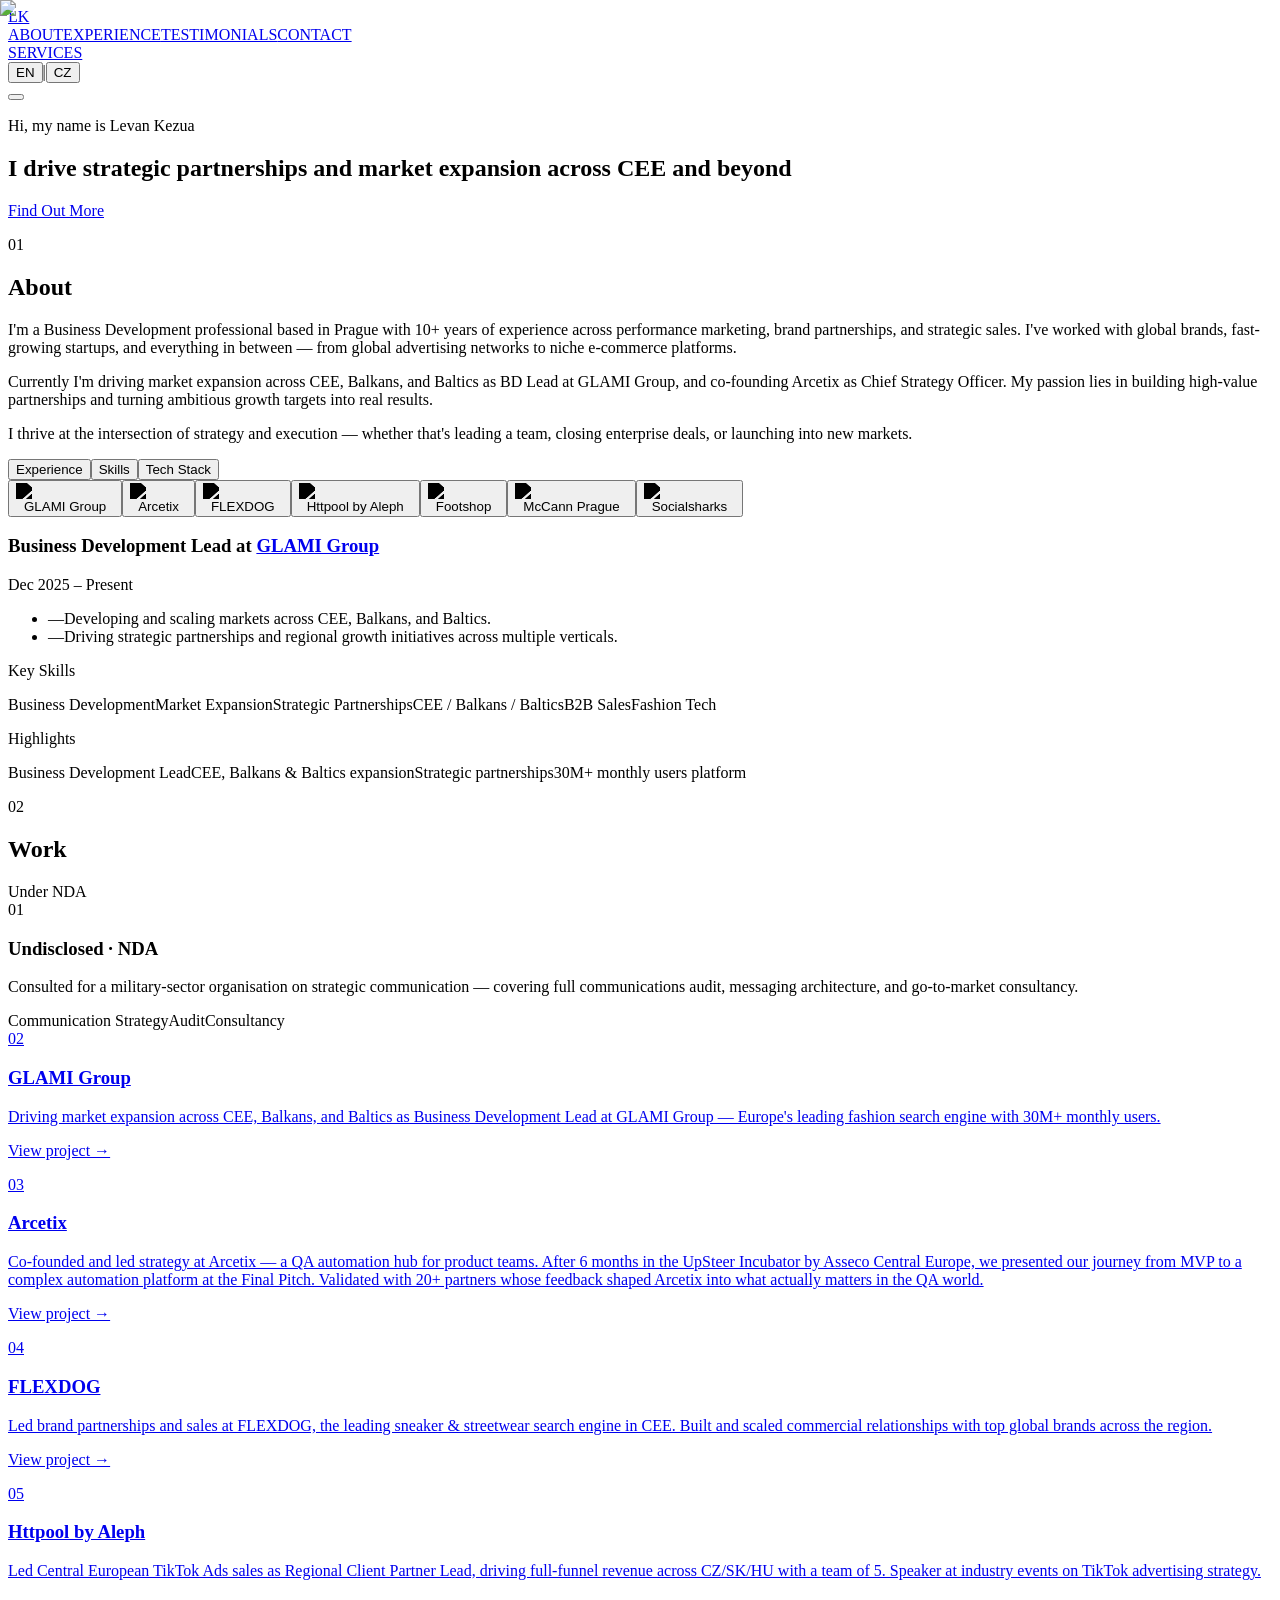
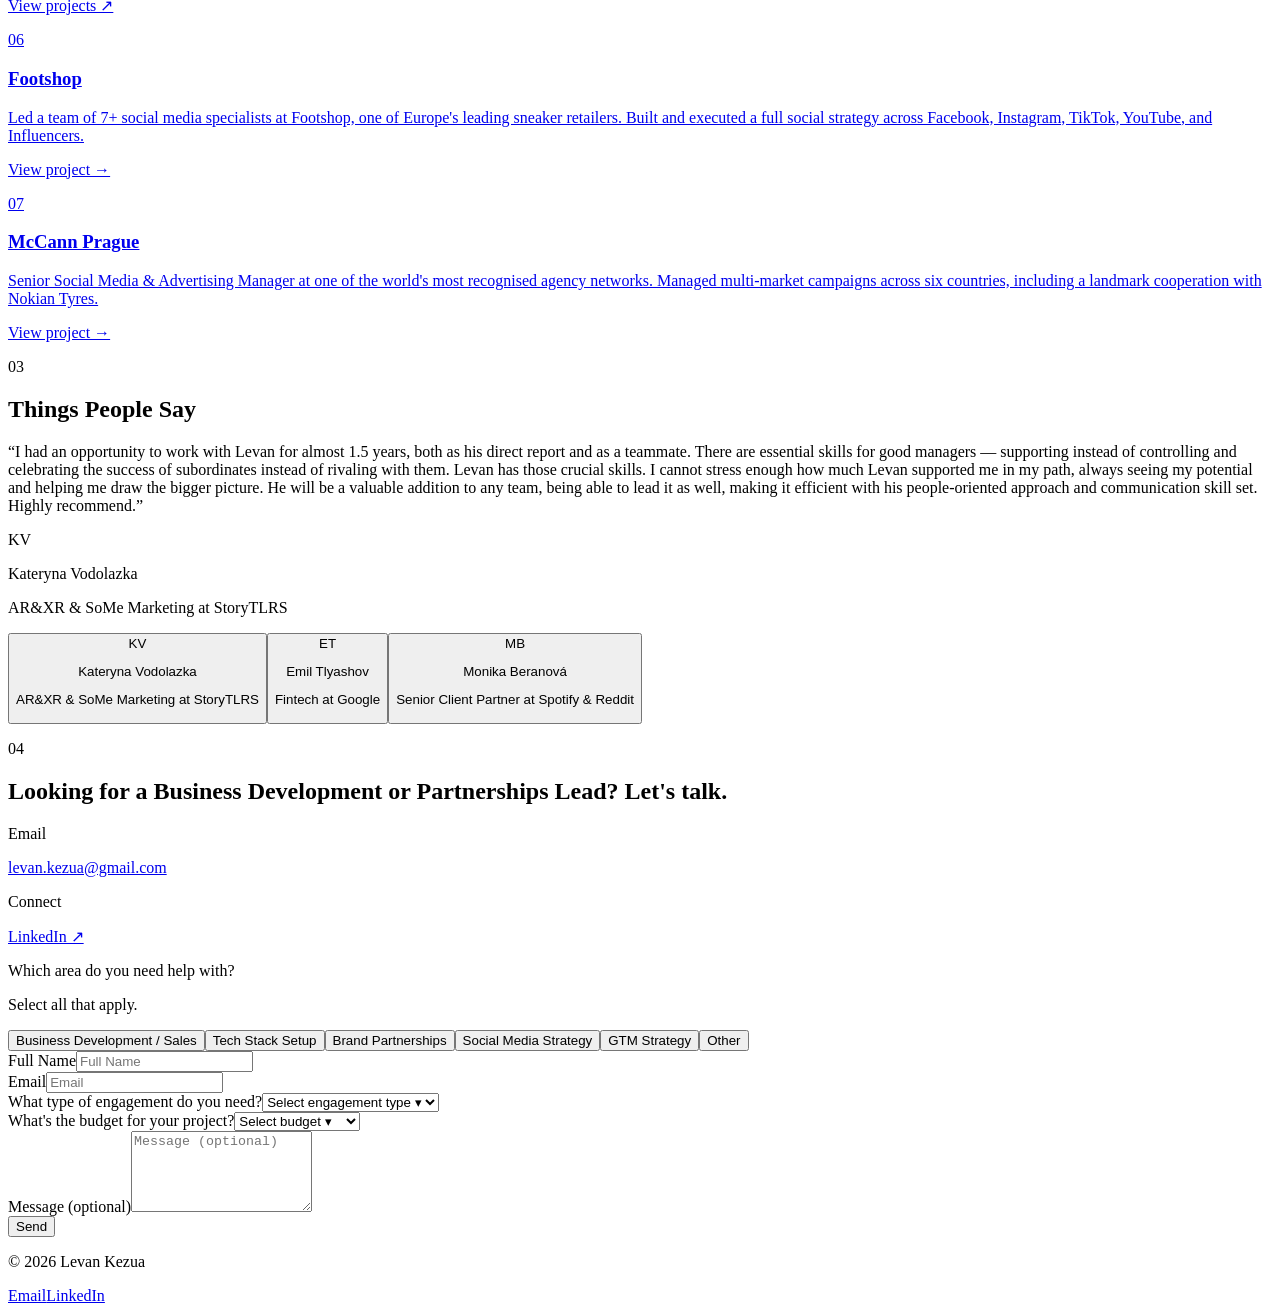
==== commit 0c9b5b96: "Add Services dropdown to nav" ====
--- a/index.html
+++ b/index.html
@@ -1,5 +1,5 @@
-<!DOCTYPE html><!--flk__UhNIfjvfuR8McBq9--><html lang="en"><head><meta charSet="utf-8"/><meta name="viewport" content="width=device-width, initial-scale=1"/><link rel="preload" href="/_next/static/media/01e4147cff8141ee-s.p.7787e134.woff2" as="font" crossorigin="" type="font/woff2"/><link rel="preload" href="/_next/static/media/5c285b27cdda1fe8-s.p.a62025f2.woff2" as="font" crossorigin="" type="font/woff2"/><link rel="preload" href="/_next/static/media/8bd76523131fa0fc-s.p.eb17b6b9.woff2" as="font" crossorigin="" type="font/woff2"/><link rel="stylesheet" href="/_next/static/chunks/c139ad2f8ceeab10.css" data-precedence="next"/><link rel="preload" as="script" fetchPriority="low" href="/_next/static/chunks/21a0a4061f3ab64d.js"/><script src="/_next/static/chunks/bb4cde4c2d1fa06f.js" async=""></script><script src="/_next/static/chunks/c14890ef0997f7e6.js" async=""></script><script src="/_next/static/chunks/turbopack-ded047b4ae3e6ab7.js" async=""></script><script src="/_next/static/chunks/ff1a16fafef87110.js" async=""></script><script src="/_next/static/chunks/d2be314c3ece3fbe.js" async=""></script><script src="/_next/static/chunks/c36af76558366619.js" async=""></script><meta name="next-size-adjust" content=""/><title>Levan Kezua — Business Development &amp; Partnerships Lead</title><meta name="description" content="Personal portfolio of Levan Kezua — BD Lead at GLAMI Group and Co-Founder of Arcetix. 10+ years driving strategic partnerships, market expansion, and commercial growth across CEE, Balkans, and Baltics."/><meta property="og:title" content="Levan Kezua — Business Development &amp; Partnerships Lead"/><meta property="og:description" content="Personal portfolio of Levan Kezua — BD Lead at GLAMI Group and Co-Founder of Arcetix. 10+ years driving strategic partnerships, market expansion, and commercial growth across CEE, Balkans, and Baltics."/><meta property="og:image" content="https://assets.macaly-user-data.dev/ctfsug9xjnqmdvysqy8qe566/crkg6wz7cm8f6ym7t1kfv9x4/0owWqYGFWteJQqI5g6o-Q/generated-Kk2_73GG.jpeg"/><meta property="og:type" content="website"/><meta name="twitter:card" content="summary_large_image"/><meta name="twitter:title" content="Levan Kezua — Business Development &amp; Partnerships Lead"/><meta name="twitter:description" content="Personal portfolio of Levan Kezua — BD Lead at GLAMI Group and Co-Founder of Arcetix. 10+ years driving strategic partnerships, market expansion, and commercial growth across CEE, Balkans, and Baltics."/><meta name="twitter:image" content="https://assets.macaly-user-data.dev/ctfsug9xjnqmdvysqy8qe566/crkg6wz7cm8f6ym7t1kfv9x4/0owWqYGFWteJQqI5g6o-Q/generated-Kk2_73GG.jpeg"/><link rel="icon" href="/favicon.ico?favicon.3b96115d.ico" sizes="48x48" type="image/x-icon"/><script src="/_next/static/chunks/a6dad97d9634a72d.js" noModule=""></script></head><body class="cormorant_garamond_e34bbed9-module__x7kdfW__variable dm_sans_79d9740c-module__8xworW__variable antialiased font-sans"><div hidden=""><!--$--><!--/$--></div><main class="min-h-screen bg-background text-foreground"><header class="fixed top-0 left-0 right-0 z-50 transition-all duration-300 bg-transparent"><div class="max-w-7xl mx-auto px-6 h-16 flex items-center justify-between"><a href="#" class="font-display text-lg font-medium tracking-wide text-foreground hover:text-gold transition-colors">LK</a><nav class="hidden md:flex items-center gap-8"><a href="#about" class="text-xs font-sans font-medium tracking-[0.12em] text-muted-foreground hover:text-foreground transition-colors duration-200">ABOUT</a><a href="#experience" class="text-xs font-sans font-medium tracking-[0.12em] text-muted-foreground hover:text-foreground transition-colors duration-200">EXPERIENCE</a><a href="#testimonials" class="text-xs font-sans font-medium tracking-[0.12em] text-muted-foreground hover:text-foreground transition-colors duration-200">TESTIMONIALS</a><a href="#contact" class="text-xs font-sans font-medium tracking-[0.12em] text-muted-foreground hover:text-foreground transition-colors duration-200">CONTACT</a></nav><div class="flex items-center gap-4"><div class="flex items-center"><button class="text-xs font-sans font-medium tracking-widest px-2 py-1 transition-colors text-foreground">EN</button><span class="text-border text-xs">|</span><button class="text-xs font-sans font-medium tracking-widest px-2 py-1 transition-colors text-muted-foreground hover:text-foreground">CZ</button></div><button class="md:hidden flex flex-col gap-1.5 p-1" aria-label="Toggle menu"><span class="block w-5 h-px bg-foreground transition-transform duration-300 "></span><span class="block w-5 h-px bg-foreground transition-opacity duration-300 "></span><span class="block w-5 h-px bg-foreground transition-transform duration-300 "></span></button></div></div></header><section class="min-h-screen flex flex-col justify-center pt-16 px-6 md:px-16 max-w-7xl mx-auto"><div class="max-w-3xl"><p class="font-sans text-sm tracking-[0.15em] text-muted-foreground mb-5 uppercase">Hi, my name is Levan Kezua</p><h1 class="font-display text-5xl md:text-6xl lg:text-7xl font-light leading-[1.08] text-foreground mb-10">I drive strategic partnerships and market expansion across CEE and beyond</h1><a href="#about" class="inline-block border border-foreground text-foreground font-sans text-sm tracking-[0.12em] uppercase px-8 py-4 rounded-2xl hover:bg-foreground hover:text-background transition-all duration-300">Find Out More</a></div></section><section id="about" class="py-28 px-6 md:px-16 max-w-7xl mx-auto"><div class="mb-16"><p class="font-sans text-xs tracking-[0.2em] uppercase text-gold mb-3">01</p><h2 class="font-display text-4xl md:text-5xl font-light text-foreground">About</h2></div><div class="grid md:grid-cols-2 gap-12 mb-20"><div class="space-y-5"><p class="font-sans text-base leading-8 text-muted-foreground">I&#x27;m a Business Development professional based in Prague with 10+ years of experience across performance marketing, brand partnerships, and strategic sales. I&#x27;ve worked with global brands, fast-growing startups, and everything in between — from global advertising networks to niche e-commerce platforms.</p><p class="font-sans text-base leading-8 text-muted-foreground">Currently I&#x27;m driving market expansion across CEE, Balkans, and Baltics as BD Lead at GLAMI Group, and co-founding Arcetix as Chief Strategy Officer. My passion lies in building high-value partnerships and turning ambitious growth targets into real results.</p></div><div><p class="font-sans text-base leading-8 text-muted-foreground">I thrive at the intersection of strategy and execution — whether that&#x27;s leading a team, closing enterprise deals, or launching into new markets.</p></div></div><div id="experience" class="border-b border-border mb-12"><div class="flex gap-8"><button class="font-sans text-xs tracking-[0.15em] uppercase pb-4 border-b-2 transition-all duration-200 -mb-px border-gold text-foreground">Experience</button><button class="font-sans text-xs tracking-[0.15em] uppercase pb-4 border-b-2 transition-all duration-200 -mb-px border-transparent text-muted-foreground hover:text-foreground">Skills</button><button class="font-sans text-xs tracking-[0.15em] uppercase pb-4 border-b-2 transition-all duration-200 -mb-px border-transparent text-muted-foreground hover:text-foreground">Tech Stack</button></div></div><div class="flex gap-0 flex-col md:flex-row"><div class="flex md:flex-col gap-0 overflow-x-auto md:overflow-visible md:w-48 shrink-0 border-b md:border-b-0 md:border-r border-border mb-8 md:mb-0 md:mr-12"><button class="flex items-center md:justify-start gap-3 px-0 py-4 md:py-3 pr-6 md:pr-8 border-b-2 md:border-b-0 md:border-r-2 -mb-px md:-mr-px transition-all duration-200 shrink-0 border-gold"><div class="w-10 h-10 relative flex items-center justify-center bg-surface-2 rounded p-1 shrink-0"><img alt="GLAMI Group" loading="lazy" width="32" height="32" decoding="async" data-nimg="1" class="object-contain max-h-8 w-auto" style="color:transparent;filter:brightness(0)" src="https://levankezua.com/logos/glami.svg"/></div><span class="hidden md:block font-sans text-xs text-muted-foreground whitespace-nowrap">GLAMI Group</span></button><button class="flex items-center md:justify-start gap-3 px-0 py-4 md:py-3 pr-6 md:pr-8 border-b-2 md:border-b-0 md:border-r-2 -mb-px md:-mr-px transition-all duration-200 shrink-0 border-transparent hover:border-muted"><div class="w-10 h-10 relative flex items-center justify-center bg-surface-2 rounded p-1 shrink-0"><img alt="Arcetix" loading="lazy" width="32" height="32" decoding="async" data-nimg="1" class="object-contain max-h-8 w-auto" style="color:transparent;filter:brightness(0)" src="https://levankezua.com/logos/arcetix.svg"/></div><span class="hidden md:block font-sans text-xs text-muted-foreground whitespace-nowrap">Arcetix</span></button><button class="flex items-center md:justify-start gap-3 px-0 py-4 md:py-3 pr-6 md:pr-8 border-b-2 md:border-b-0 md:border-r-2 -mb-px md:-mr-px transition-all duration-200 shrink-0 border-transparent hover:border-muted"><div class="w-10 h-10 relative flex items-center justify-center bg-surface-2 rounded p-1 shrink-0"><img alt="FLEXDOG" loading="lazy" width="32" height="32" decoding="async" data-nimg="1" class="object-contain max-h-8 w-auto" style="color:transparent;filter:brightness(0)" src="https://levankezua.com/logos/flexdog.png"/></div><span class="hidden md:block font-sans text-xs text-muted-foreground whitespace-nowrap">FLEXDOG</span></button><button class="flex items-center md:justify-start gap-3 px-0 py-4 md:py-3 pr-6 md:pr-8 border-b-2 md:border-b-0 md:border-r-2 -mb-px md:-mr-px transition-all duration-200 shrink-0 border-transparent hover:border-muted"><div class="w-10 h-10 relative flex items-center justify-center bg-surface-2 rounded p-1 shrink-0"><img alt="Httpool by Aleph" loading="lazy" width="32" height="32" decoding="async" data-nimg="1" class="object-contain max-h-8 w-auto" style="color:transparent;filter:brightness(0)" src="https://levankezua.com/logos/httpool.svg"/></div><span class="hidden md:block font-sans text-xs text-muted-foreground whitespace-nowrap">Httpool by Aleph</span></button><button class="flex items-center md:justify-start gap-3 px-0 py-4 md:py-3 pr-6 md:pr-8 border-b-2 md:border-b-0 md:border-r-2 -mb-px md:-mr-px transition-all duration-200 shrink-0 border-transparent hover:border-muted"><div class="w-10 h-10 relative flex items-center justify-center bg-surface-2 rounded p-1 shrink-0"><img alt="Footshop" loading="lazy" width="32" height="32" decoding="async" data-nimg="1" class="object-contain max-h-8 w-auto" style="color:transparent;filter:brightness(0)" src="https://levankezua.com/logos/footshop.png"/></div><span class="hidden md:block font-sans text-xs text-muted-foreground whitespace-nowrap">Footshop</span></button><button class="flex items-center md:justify-start gap-3 px-0 py-4 md:py-3 pr-6 md:pr-8 border-b-2 md:border-b-0 md:border-r-2 -mb-px md:-mr-px transition-all duration-200 shrink-0 border-transparent hover:border-muted"><div class="w-10 h-10 relative flex items-center justify-center bg-surface-2 rounded p-1 shrink-0"><img alt="McCann Prague" loading="lazy" width="32" height="32" decoding="async" data-nimg="1" class="object-contain max-h-8 w-auto" style="color:transparent;filter:brightness(0)" src="https://levankezua.com/logos/mccann.png"/></div><span class="hidden md:block font-sans text-xs text-muted-foreground whitespace-nowrap">McCann Prague</span></button><button class="flex items-center md:justify-start gap-3 px-0 py-4 md:py-3 pr-6 md:pr-8 border-b-2 md:border-b-0 md:border-r-2 -mb-px md:-mr-px transition-all duration-200 shrink-0 border-transparent hover:border-muted"><div class="w-10 h-10 relative flex items-center justify-center bg-surface-2 rounded p-1 shrink-0"><img alt="Socialsharks" loading="lazy" width="32" height="32" decoding="async" data-nimg="1" class="object-contain max-h-8 w-auto" style="color:transparent;filter:brightness(0)" src="https://levankezua.com/logos/socialsharks.png"/></div><span class="hidden md:block font-sans text-xs text-muted-foreground whitespace-nowrap">Socialsharks</span></button></div><div class="flex-1"><div class="flex flex-col md:flex-row md:items-start md:justify-between gap-2 mb-6"><div><h3 class="font-display text-2xl md:text-3xl font-medium text-foreground">Business Development Lead<!-- --> <span class="font-light text-muted-foreground">at </span><a href="https://glami.cz/" target="_blank" rel="noopener noreferrer" class="text-gold hover:underline">GLAMI Group</a></h3><p class="font-sans text-xs tracking-wider text-muted-foreground mt-2">Dec 2025 – Present</p></div></div><ul class="space-y-2 mb-8"><li class="flex gap-3 font-sans text-base text-muted-foreground leading-7"><span class="text-gold mt-1.5 shrink-0">—</span>Developing and scaling markets across CEE, Balkans, and Baltics.</li><li class="flex gap-3 font-sans text-base text-muted-foreground leading-7"><span class="text-gold mt-1.5 shrink-0">—</span>Driving strategic partnerships and regional growth initiatives across multiple verticals.</li></ul><div class="mb-8"><p class="font-sans text-xs tracking-[0.15em] uppercase text-muted-foreground mb-3">Key Skills</p><div class="flex flex-wrap gap-2"><span class="font-sans text-xs px-3 py-1.5 border border-border text-muted-foreground rounded-full">Business Development</span><span class="font-sans text-xs px-3 py-1.5 border border-border text-muted-foreground rounded-full">Market Expansion</span><span class="font-sans text-xs px-3 py-1.5 border border-border text-muted-foreground rounded-full">Strategic Partnerships</span><span class="font-sans text-xs px-3 py-1.5 border border-border text-muted-foreground rounded-full">CEE / Balkans / Baltics</span><span class="font-sans text-xs px-3 py-1.5 border border-border text-muted-foreground rounded-full">B2B Sales</span><span class="font-sans text-xs px-3 py-1.5 border border-border text-muted-foreground rounded-full">Fashion Tech</span></div></div><div class="border-l-2 border-gold pl-5"><p class="font-sans text-xs tracking-[0.15em] uppercase text-muted-foreground mb-3">Highlights</p><div class="flex flex-wrap gap-x-6 gap-y-1"><span class="font-sans text-xs text-foreground">Business Development Lead</span><span class="font-sans text-xs text-foreground">CEE, Balkans &amp; Baltics expansion</span><span class="font-sans text-xs text-foreground">Strategic partnerships</span><span class="font-sans text-xs text-foreground">30M+ monthly users platform</span></div></div></div></div></section><section id="work" class="py-28 px-6 md:px-16 max-w-7xl mx-auto"><div class="mb-16"><p class="font-sans text-xs tracking-[0.2em] uppercase text-gold mb-3">02</p><h2 class="font-display text-4xl md:text-5xl font-light text-foreground">Work</h2></div><div class="grid md:grid-cols-2 gap-8"><div class="group flex flex-col"><div class="relative w-full aspect-[16/9] bg-surface-2 overflow-hidden rounded-2xl shadow-card"><img alt="Undisclosed · NDA" loading="lazy" decoding="async" data-nimg="fill" class="object-cover transition-transform duration-500 group-hover:scale-105" style="position:absolute;height:100%;width:100%;left:0;top:0;right:0;bottom:0;color:transparent" src="https://levankezua.com/work-nda.jpg"/><div class="absolute inset-0 bg-background/80 flex items-center justify-center rounded-2xl"><span class="font-sans text-xs text-muted-foreground tracking-[0.2em] uppercase">Under NDA</span></div><span class="absolute top-4 left-4 font-sans text-xs text-muted-foreground bg-background/60 backdrop-blur-sm px-2 py-1 rounded-full">01</span></div><div class="p-1 pt-5"><h3 class="font-display text-3xl md:text-4xl font-medium text-foreground group-hover:text-gold transition-colors mb-3 leading-tight">Undisclosed · NDA</h3><p class="font-sans text-base text-muted-foreground leading-7">Consulted for a military-sector organisation on strategic communication — covering full communications audit, messaging architecture, and go-to-market consultancy.</p><div class="flex flex-wrap gap-2 mt-4"><span class="font-sans text-xs px-3 py-1.5 border border-border text-muted-foreground rounded-full">Communication Strategy</span><span class="font-sans text-xs px-3 py-1.5 border border-border text-muted-foreground rounded-full">Audit</span><span class="font-sans text-xs px-3 py-1.5 border border-border text-muted-foreground rounded-full">Consultancy</span></div></div></div><a href="https://glami.cz/" target="_blank" rel="noopener noreferrer" class="group flex flex-col"><div class="relative w-full aspect-[16/9] bg-surface-2 overflow-hidden rounded-2xl shadow-card"><img alt="GLAMI Group" loading="lazy" decoding="async" data-nimg="fill" class="object-cover transition-transform duration-500 group-hover:scale-105" style="position:absolute;height:100%;width:100%;left:0;top:0;right:0;bottom:0;color:transparent" src="https://levankezua.com/work-glami.jpg"/><span class="absolute top-4 left-4 font-sans text-xs text-muted-foreground bg-background/60 backdrop-blur-sm px-2 py-1 rounded-full">02</span></div><div class="p-1 pt-5"><h3 class="font-display text-3xl md:text-4xl font-medium text-foreground group-hover:text-gold transition-colors mb-3 leading-tight">GLAMI Group</h3><p class="font-sans text-base text-muted-foreground leading-7">Driving market expansion across CEE, Balkans, and Baltics as Business Development Lead at GLAMI Group — Europe&#x27;s leading fashion search engine with 30M+ monthly users.</p><p class="font-sans text-xs text-gold tracking-[0.12em] uppercase mt-4 opacity-0 group-hover:opacity-100 transition-opacity">View project →</p></div></a><a href="https://arcetix.com/" target="_blank" rel="noopener noreferrer" class="group flex flex-col"><div class="relative w-full aspect-[16/9] bg-surface-2 overflow-hidden rounded-2xl shadow-card"><img alt="Arcetix" loading="lazy" decoding="async" data-nimg="fill" class="object-cover transition-transform duration-500 group-hover:scale-105" style="position:absolute;height:100%;width:100%;left:0;top:0;right:0;bottom:0;color:transparent" src="https://levankezua.com/work-arcetix.jpg"/><span class="absolute top-4 left-4 font-sans text-xs text-muted-foreground bg-background/60 backdrop-blur-sm px-2 py-1 rounded-full">03</span></div><div class="p-1 pt-5"><h3 class="font-display text-3xl md:text-4xl font-medium text-foreground group-hover:text-gold transition-colors mb-3 leading-tight">Arcetix</h3><p class="font-sans text-base text-muted-foreground leading-7">Co-founded and led strategy at Arcetix — a QA automation hub for product teams. After 6 months in the UpSteer Incubator by Asseco Central Europe, we presented our journey from MVP to a complex automation platform at the Final Pitch.
+<!DOCTYPE html><!--doLv9YkKyW5NIbcr279wU--><html lang="en"><head><meta charSet="utf-8"/><meta name="viewport" content="width=device-width, initial-scale=1"/><link rel="preload" href="/_next/static/media/01e4147cff8141ee-s.p.7787e134.woff2" as="font" crossorigin="" type="font/woff2"/><link rel="preload" href="/_next/static/media/5c285b27cdda1fe8-s.p.a62025f2.woff2" as="font" crossorigin="" type="font/woff2"/><link rel="preload" href="/_next/static/media/8bd76523131fa0fc-s.p.eb17b6b9.woff2" as="font" crossorigin="" type="font/woff2"/><link rel="stylesheet" href="/_next/static/chunks/d21a6bd48c92c5a0.css" data-precedence="next"/><link rel="preload" as="script" fetchPriority="low" href="/_next/static/chunks/21a0a4061f3ab64d.js"/><script src="/_next/static/chunks/bb4cde4c2d1fa06f.js" async=""></script><script src="/_next/static/chunks/c14890ef0997f7e6.js" async=""></script><script src="/_next/static/chunks/turbopack-ded047b4ae3e6ab7.js" async=""></script><script src="/_next/static/chunks/ff1a16fafef87110.js" async=""></script><script src="/_next/static/chunks/d2be314c3ece3fbe.js" async=""></script><script src="/_next/static/chunks/8df5a7ddb29b36cc.js" async=""></script><meta name="next-size-adjust" content=""/><title>Levan Kezua — Business Development &amp; Partnerships Lead</title><meta name="description" content="Personal portfolio of Levan Kezua — BD Lead at GLAMI Group and Co-Founder of Arcetix. 10+ years driving strategic partnerships, market expansion, and commercial growth across CEE, Balkans, and Baltics."/><meta property="og:title" content="Levan Kezua — Business Development &amp; Partnerships Lead"/><meta property="og:description" content="Personal portfolio of Levan Kezua — BD Lead at GLAMI Group and Co-Founder of Arcetix. 10+ years driving strategic partnerships, market expansion, and commercial growth across CEE, Balkans, and Baltics."/><meta property="og:image" content="https://assets.macaly-user-data.dev/ctfsug9xjnqmdvysqy8qe566/crkg6wz7cm8f6ym7t1kfv9x4/0owWqYGFWteJQqI5g6o-Q/generated-Kk2_73GG.jpeg"/><meta property="og:type" content="website"/><meta name="twitter:card" content="summary_large_image"/><meta name="twitter:title" content="Levan Kezua — Business Development &amp; Partnerships Lead"/><meta name="twitter:description" content="Personal portfolio of Levan Kezua — BD Lead at GLAMI Group and Co-Founder of Arcetix. 10+ years driving strategic partnerships, market expansion, and commercial growth across CEE, Balkans, and Baltics."/><meta name="twitter:image" content="https://assets.macaly-user-data.dev/ctfsug9xjnqmdvysqy8qe566/crkg6wz7cm8f6ym7t1kfv9x4/0owWqYGFWteJQqI5g6o-Q/generated-Kk2_73GG.jpeg"/><link rel="icon" href="/favicon.ico?favicon.3b96115d.ico" sizes="48x48" type="image/x-icon"/><script src="/_next/static/chunks/a6dad97d9634a72d.js" noModule=""></script></head><body class="cormorant_garamond_e34bbed9-module__x7kdfW__variable dm_sans_79d9740c-module__8xworW__variable antialiased font-sans"><div hidden=""><!--$--><!--/$--></div><main class="min-h-screen bg-background text-foreground"><header class="fixed top-0 left-0 right-0 z-50 transition-all duration-300 bg-transparent"><div class="max-w-7xl mx-auto px-6 h-16 flex items-center justify-between"><a href="#" class="font-display text-lg font-medium tracking-wide text-foreground hover:text-gold transition-colors">LK</a><nav class="hidden md:flex items-center gap-8"><a href="#about" class="text-xs font-sans font-medium tracking-[0.12em] text-muted-foreground hover:text-foreground transition-colors duration-200">ABOUT</a><a href="#experience" class="text-xs font-sans font-medium tracking-[0.12em] text-muted-foreground hover:text-foreground transition-colors duration-200">EXPERIENCE</a><a href="#testimonials" class="text-xs font-sans font-medium tracking-[0.12em] text-muted-foreground hover:text-foreground transition-colors duration-200">TESTIMONIALS</a><a href="#contact" class="text-xs font-sans font-medium tracking-[0.12em] text-muted-foreground hover:text-foreground transition-colors duration-200">CONTACT</a><div class="relative"><a href="/fractional-cso.html" class="text-xs font-sans font-medium tracking-[0.12em] text-muted-foreground hover:text-foreground transition-colors duration-200">SERVICES</a></div></nav><div class="flex items-center gap-4"><div class="flex items-center"><button class="text-xs font-sans font-medium tracking-widest px-2 py-1 transition-colors text-foreground">EN</button><span class="text-border text-xs">|</span><button class="text-xs font-sans font-medium tracking-widest px-2 py-1 transition-colors text-muted-foreground hover:text-foreground">CZ</button></div><button class="md:hidden flex flex-col gap-1.5 p-1" aria-label="Toggle menu"><span class="block w-5 h-px bg-foreground transition-transform duration-300 "></span><span class="block w-5 h-px bg-foreground transition-opacity duration-300 "></span><span class="block w-5 h-px bg-foreground transition-transform duration-300 "></span></button></div></div></header><section class="min-h-screen flex flex-col justify-center pt-16 px-6 md:px-16 max-w-7xl mx-auto"><div class="max-w-3xl"><p class="font-sans text-sm tracking-[0.15em] text-muted-foreground mb-5 uppercase">Hi, my name is Levan Kezua</p><h1 class="font-display text-5xl md:text-6xl lg:text-7xl font-light leading-[1.08] text-foreground mb-10">I drive strategic partnerships and market expansion across CEE and beyond</h1><a href="#about" class="inline-block border border-foreground text-foreground font-sans text-sm tracking-[0.12em] uppercase px-8 py-4 rounded-2xl hover:bg-foreground hover:text-background transition-all duration-300">Find Out More</a></div></section><section id="about" class="py-28 px-6 md:px-16 max-w-7xl mx-auto"><div class="mb-16"><p class="font-sans text-xs tracking-[0.2em] uppercase text-gold mb-3">01</p><h2 class="font-display text-4xl md:text-5xl font-light text-foreground">About</h2></div><div class="grid md:grid-cols-2 gap-12 mb-20"><div class="space-y-5"><p class="font-sans text-base leading-8 text-muted-foreground">I&#x27;m a Business Development professional based in Prague with 10+ years of experience across performance marketing, brand partnerships, and strategic sales. I&#x27;ve worked with global brands, fast-growing startups, and everything in between — from global advertising networks to niche e-commerce platforms.</p><p class="font-sans text-base leading-8 text-muted-foreground">Currently I&#x27;m driving market expansion across CEE, Balkans, and Baltics as BD Lead at GLAMI Group, and co-founding Arcetix as Chief Strategy Officer. My passion lies in building high-value partnerships and turning ambitious growth targets into real results.</p></div><div><p class="font-sans text-base leading-8 text-muted-foreground">I thrive at the intersection of strategy and execution — whether that&#x27;s leading a team, closing enterprise deals, or launching into new markets.</p></div></div><div id="experience" class="border-b border-border mb-12"><div class="flex gap-8"><button class="font-sans text-xs tracking-[0.15em] uppercase pb-4 border-b-2 transition-all duration-200 -mb-px border-gold text-foreground">Experience</button><button class="font-sans text-xs tracking-[0.15em] uppercase pb-4 border-b-2 transition-all duration-200 -mb-px border-transparent text-muted-foreground hover:text-foreground">Skills</button><button class="font-sans text-xs tracking-[0.15em] uppercase pb-4 border-b-2 transition-all duration-200 -mb-px border-transparent text-muted-foreground hover:text-foreground">Tech Stack</button></div></div><div class="flex gap-0 flex-col md:flex-row"><div class="flex md:flex-col gap-0 overflow-x-auto md:overflow-visible md:w-48 shrink-0 border-b md:border-b-0 md:border-r border-border mb-8 md:mb-0 md:mr-12"><button class="flex items-center md:justify-start gap-3 px-0 py-4 md:py-3 pr-6 md:pr-8 border-b-2 md:border-b-0 md:border-r-2 -mb-px md:-mr-px transition-all duration-200 shrink-0 border-gold"><div class="w-10 h-10 relative flex items-center justify-center bg-surface-2 rounded p-1 shrink-0"><img alt="GLAMI Group" loading="lazy" width="32" height="32" decoding="async" data-nimg="1" class="object-contain max-h-8 w-auto" style="color:transparent;filter:brightness(0)" src="https://levankezua.com/logos/glami.svg"/></div><span class="hidden md:block font-sans text-xs text-muted-foreground whitespace-nowrap">GLAMI Group</span></button><button class="flex items-center md:justify-start gap-3 px-0 py-4 md:py-3 pr-6 md:pr-8 border-b-2 md:border-b-0 md:border-r-2 -mb-px md:-mr-px transition-all duration-200 shrink-0 border-transparent hover:border-muted"><div class="w-10 h-10 relative flex items-center justify-center bg-surface-2 rounded p-1 shrink-0"><img alt="Arcetix" loading="lazy" width="32" height="32" decoding="async" data-nimg="1" class="object-contain max-h-8 w-auto" style="color:transparent;filter:brightness(0)" src="https://levankezua.com/logos/arcetix.svg"/></div><span class="hidden md:block font-sans text-xs text-muted-foreground whitespace-nowrap">Arcetix</span></button><button class="flex items-center md:justify-start gap-3 px-0 py-4 md:py-3 pr-6 md:pr-8 border-b-2 md:border-b-0 md:border-r-2 -mb-px md:-mr-px transition-all duration-200 shrink-0 border-transparent hover:border-muted"><div class="w-10 h-10 relative flex items-center justify-center bg-surface-2 rounded p-1 shrink-0"><img alt="FLEXDOG" loading="lazy" width="32" height="32" decoding="async" data-nimg="1" class="object-contain max-h-8 w-auto" style="color:transparent;filter:brightness(0)" src="https://levankezua.com/logos/flexdog.png"/></div><span class="hidden md:block font-sans text-xs text-muted-foreground whitespace-nowrap">FLEXDOG</span></button><button class="flex items-center md:justify-start gap-3 px-0 py-4 md:py-3 pr-6 md:pr-8 border-b-2 md:border-b-0 md:border-r-2 -mb-px md:-mr-px transition-all duration-200 shrink-0 border-transparent hover:border-muted"><div class="w-10 h-10 relative flex items-center justify-center bg-surface-2 rounded p-1 shrink-0"><img alt="Httpool by Aleph" loading="lazy" width="32" height="32" decoding="async" data-nimg="1" class="object-contain max-h-8 w-auto" style="color:transparent;filter:brightness(0)" src="https://levankezua.com/logos/httpool.svg"/></div><span class="hidden md:block font-sans text-xs text-muted-foreground whitespace-nowrap">Httpool by Aleph</span></button><button class="flex items-center md:justify-start gap-3 px-0 py-4 md:py-3 pr-6 md:pr-8 border-b-2 md:border-b-0 md:border-r-2 -mb-px md:-mr-px transition-all duration-200 shrink-0 border-transparent hover:border-muted"><div class="w-10 h-10 relative flex items-center justify-center bg-surface-2 rounded p-1 shrink-0"><img alt="Footshop" loading="lazy" width="32" height="32" decoding="async" data-nimg="1" class="object-contain max-h-8 w-auto" style="color:transparent;filter:brightness(0)" src="https://levankezua.com/logos/footshop.png"/></div><span class="hidden md:block font-sans text-xs text-muted-foreground whitespace-nowrap">Footshop</span></button><button class="flex items-center md:justify-start gap-3 px-0 py-4 md:py-3 pr-6 md:pr-8 border-b-2 md:border-b-0 md:border-r-2 -mb-px md:-mr-px transition-all duration-200 shrink-0 border-transparent hover:border-muted"><div class="w-10 h-10 relative flex items-center justify-center bg-surface-2 rounded p-1 shrink-0"><img alt="McCann Prague" loading="lazy" width="32" height="32" decoding="async" data-nimg="1" class="object-contain max-h-8 w-auto" style="color:transparent;filter:brightness(0)" src="https://levankezua.com/logos/mccann.png"/></div><span class="hidden md:block font-sans text-xs text-muted-foreground whitespace-nowrap">McCann Prague</span></button><button class="flex items-center md:justify-start gap-3 px-0 py-4 md:py-3 pr-6 md:pr-8 border-b-2 md:border-b-0 md:border-r-2 -mb-px md:-mr-px transition-all duration-200 shrink-0 border-transparent hover:border-muted"><div class="w-10 h-10 relative flex items-center justify-center bg-surface-2 rounded p-1 shrink-0"><img alt="Socialsharks" loading="lazy" width="32" height="32" decoding="async" data-nimg="1" class="object-contain max-h-8 w-auto" style="color:transparent;filter:brightness(0)" src="https://levankezua.com/logos/socialsharks.png"/></div><span class="hidden md:block font-sans text-xs text-muted-foreground whitespace-nowrap">Socialsharks</span></button></div><div class="flex-1"><div class="flex flex-col md:flex-row md:items-start md:justify-between gap-2 mb-6"><div><h3 class="font-display text-2xl md:text-3xl font-medium text-foreground">Business Development Lead<!-- --> <span class="font-light text-muted-foreground">at </span><a href="https://glami.cz/" target="_blank" rel="noopener noreferrer" class="text-gold hover:underline">GLAMI Group</a></h3><p class="font-sans text-xs tracking-wider text-muted-foreground mt-2">Dec 2025 – Present</p></div></div><ul class="space-y-2 mb-8"><li class="flex gap-3 font-sans text-base text-muted-foreground leading-7"><span class="text-gold mt-1.5 shrink-0">—</span>Developing and scaling markets across CEE, Balkans, and Baltics.</li><li class="flex gap-3 font-sans text-base text-muted-foreground leading-7"><span class="text-gold mt-1.5 shrink-0">—</span>Driving strategic partnerships and regional growth initiatives across multiple verticals.</li></ul><div class="mb-8"><p class="font-sans text-xs tracking-[0.15em] uppercase text-muted-foreground mb-3">Key Skills</p><div class="flex flex-wrap gap-2"><span class="font-sans text-xs px-3 py-1.5 border border-border text-muted-foreground rounded-full">Business Development</span><span class="font-sans text-xs px-3 py-1.5 border border-border text-muted-foreground rounded-full">Market Expansion</span><span class="font-sans text-xs px-3 py-1.5 border border-border text-muted-foreground rounded-full">Strategic Partnerships</span><span class="font-sans text-xs px-3 py-1.5 border border-border text-muted-foreground rounded-full">CEE / Balkans / Baltics</span><span class="font-sans text-xs px-3 py-1.5 border border-border text-muted-foreground rounded-full">B2B Sales</span><span class="font-sans text-xs px-3 py-1.5 border border-border text-muted-foreground rounded-full">Fashion Tech</span></div></div><div class="border-l-2 border-gold pl-5"><p class="font-sans text-xs tracking-[0.15em] uppercase text-muted-foreground mb-3">Highlights</p><div class="flex flex-wrap gap-x-6 gap-y-1"><span class="font-sans text-xs text-foreground">Business Development Lead</span><span class="font-sans text-xs text-foreground">CEE, Balkans &amp; Baltics expansion</span><span class="font-sans text-xs text-foreground">Strategic partnerships</span><span class="font-sans text-xs text-foreground">30M+ monthly users platform</span></div></div></div></div></section><section id="work" class="py-28 px-6 md:px-16 max-w-7xl mx-auto"><div class="mb-16"><p class="font-sans text-xs tracking-[0.2em] uppercase text-gold mb-3">02</p><h2 class="font-display text-4xl md:text-5xl font-light text-foreground">Work</h2></div><div class="grid md:grid-cols-2 gap-8"><div class="group flex flex-col"><div class="relative w-full aspect-[16/9] bg-surface-2 overflow-hidden rounded-2xl shadow-card"><img alt="Undisclosed · NDA" loading="lazy" decoding="async" data-nimg="fill" class="object-cover transition-transform duration-500 group-hover:scale-105" style="position:absolute;height:100%;width:100%;left:0;top:0;right:0;bottom:0;color:transparent" src="https://levankezua.com/work-nda.jpg"/><div class="absolute inset-0 bg-background/80 flex items-center justify-center rounded-2xl"><span class="font-sans text-xs text-muted-foreground tracking-[0.2em] uppercase">Under NDA</span></div><span class="absolute top-4 left-4 font-sans text-xs text-muted-foreground bg-background/60 backdrop-blur-sm px-2 py-1 rounded-full">01</span></div><div class="p-1 pt-5"><h3 class="font-display text-3xl md:text-4xl font-medium text-foreground group-hover:text-gold transition-colors mb-3 leading-tight">Undisclosed · NDA</h3><p class="font-sans text-base text-muted-foreground leading-7">Consulted for a military-sector organisation on strategic communication — covering full communications audit, messaging architecture, and go-to-market consultancy.</p><div class="flex flex-wrap gap-2 mt-4"><span class="font-sans text-xs px-3 py-1.5 border border-border text-muted-foreground rounded-full">Communication Strategy</span><span class="font-sans text-xs px-3 py-1.5 border border-border text-muted-foreground rounded-full">Audit</span><span class="font-sans text-xs px-3 py-1.5 border border-border text-muted-foreground rounded-full">Consultancy</span></div></div></div><a href="https://glami.cz/" target="_blank" rel="noopener noreferrer" class="group flex flex-col"><div class="relative w-full aspect-[16/9] bg-surface-2 overflow-hidden rounded-2xl shadow-card"><img alt="GLAMI Group" loading="lazy" decoding="async" data-nimg="fill" class="object-cover transition-transform duration-500 group-hover:scale-105" style="position:absolute;height:100%;width:100%;left:0;top:0;right:0;bottom:0;color:transparent" src="https://levankezua.com/work-glami.jpg"/><span class="absolute top-4 left-4 font-sans text-xs text-muted-foreground bg-background/60 backdrop-blur-sm px-2 py-1 rounded-full">02</span></div><div class="p-1 pt-5"><h3 class="font-display text-3xl md:text-4xl font-medium text-foreground group-hover:text-gold transition-colors mb-3 leading-tight">GLAMI Group</h3><p class="font-sans text-base text-muted-foreground leading-7">Driving market expansion across CEE, Balkans, and Baltics as Business Development Lead at GLAMI Group — Europe&#x27;s leading fashion search engine with 30M+ monthly users.</p><p class="font-sans text-xs text-gold tracking-[0.12em] uppercase mt-4 opacity-0 group-hover:opacity-100 transition-opacity">View project →</p></div></a><a href="https://arcetix.com/" target="_blank" rel="noopener noreferrer" class="group flex flex-col"><div class="relative w-full aspect-[16/9] bg-surface-2 overflow-hidden rounded-2xl shadow-card"><img alt="Arcetix" loading="lazy" decoding="async" data-nimg="fill" class="object-cover transition-transform duration-500 group-hover:scale-105" style="position:absolute;height:100%;width:100%;left:0;top:0;right:0;bottom:0;color:transparent" src="https://levankezua.com/work-arcetix.jpg"/><span class="absolute top-4 left-4 font-sans text-xs text-muted-foreground bg-background/60 backdrop-blur-sm px-2 py-1 rounded-full">03</span></div><div class="p-1 pt-5"><h3 class="font-display text-3xl md:text-4xl font-medium text-foreground group-hover:text-gold transition-colors mb-3 leading-tight">Arcetix</h3><p class="font-sans text-base text-muted-foreground leading-7">Co-founded and led strategy at Arcetix — a QA automation hub for product teams. After 6 months in the UpSteer Incubator by Asseco Central Europe, we presented our journey from MVP to a complex automation platform at the Final Pitch.
 
 Validated with 20+ partners whose feedback shaped Arcetix into what actually matters in the QA world.</p><p class="font-sans text-xs text-gold tracking-[0.12em] uppercase mt-4 opacity-0 group-hover:opacity-100 transition-opacity">View project →</p></div></a><a href="https://www.flexdog.com/" target="_blank" rel="noopener noreferrer" class="group flex flex-col"><div class="relative w-full aspect-[16/9] bg-surface-2 overflow-hidden rounded-2xl shadow-card"><img alt="FLEXDOG" loading="lazy" decoding="async" data-nimg="fill" class="object-cover transition-transform duration-500 group-hover:scale-105" style="position:absolute;height:100%;width:100%;left:0;top:0;right:0;bottom:0;color:transparent" src="https://levankezua.com/work-flexdog.jpg"/><span class="absolute top-4 left-4 font-sans text-xs text-muted-foreground bg-background/60 backdrop-blur-sm px-2 py-1 rounded-full">04</span></div><div class="p-1 pt-5"><h3 class="font-display text-3xl md:text-4xl font-medium text-foreground group-hover:text-gold transition-colors mb-3 leading-tight">FLEXDOG</h3><p class="font-sans text-base text-muted-foreground leading-7">Led brand partnerships and sales at FLEXDOG, the leading sneaker &amp; streetwear search engine in CEE. Built and scaled commercial relationships with top global brands across the region.</p><p class="font-sans text-xs text-gold tracking-[0.12em] uppercase mt-4 opacity-0 group-hover:opacity-100 transition-opacity">View project →</p></div></a><a href="https://levankezua.com/httpool" target="_blank" rel="noopener noreferrer" class="group flex flex-col"><div class="relative w-full aspect-[16/9] bg-surface-2 overflow-hidden rounded-2xl shadow-card"><img alt="Httpool by Aleph" loading="lazy" decoding="async" data-nimg="fill" class="object-cover transition-transform duration-500 group-hover:scale-105" style="position:absolute;height:100%;width:100%;left:0;top:0;right:0;bottom:0;color:transparent" src="https://levankezua.com/httpool-main.jpg"/><span class="absolute top-4 left-4 font-sans text-xs text-muted-foreground bg-background/60 backdrop-blur-sm px-2 py-1 rounded-full">05</span></div><div class="p-1 pt-5"><h3 class="font-display text-3xl md:text-4xl font-medium text-foreground group-hover:text-gold transition-colors mb-3 leading-tight">Httpool by Aleph</h3><p class="font-sans text-base text-muted-foreground leading-7">Led Central European TikTok Ads sales as Regional Client Partner Lead, driving full-funnel revenue across CZ/SK/HU with a team of 5. Speaker at industry events on TikTok advertising strategy.</p><p class="font-sans text-xs text-gold tracking-[0.12em] uppercase mt-4 opacity-0 group-hover:opacity-100 transition-opacity">View projects ↗</p></div></a><a href="https://footshop.com/" target="_blank" rel="noopener noreferrer" class="group flex flex-col"><div class="relative w-full aspect-[16/9] bg-surface-2 overflow-hidden rounded-2xl shadow-card"><img alt="Footshop" loading="lazy" decoding="async" data-nimg="fill" class="object-cover transition-transform duration-500 group-hover:scale-105" style="position:absolute;height:100%;width:100%;left:0;top:0;right:0;bottom:0;color:transparent" src="https://levankezua.com/work-footshop.jpg"/><span class="absolute top-4 left-4 font-sans text-xs text-muted-foreground bg-background/60 backdrop-blur-sm px-2 py-1 rounded-full">06</span></div><div class="p-1 pt-5"><h3 class="font-display text-3xl md:text-4xl font-medium text-foreground group-hover:text-gold transition-colors mb-3 leading-tight">Footshop</h3><p class="font-sans text-base text-muted-foreground leading-7">Led a team of 7+ social media specialists at Footshop, one of Europe&#x27;s leading sneaker retailers. Built and executed a full social strategy across Facebook, Instagram, TikTok, YouTube, and Influencers.</p><p class="font-sans text-xs text-gold tracking-[0.12em] uppercase mt-4 opacity-0 group-hover:opacity-100 transition-opacity">View project →</p></div></a><a href="https://mccann.com/" target="_blank" rel="noopener noreferrer" class="group flex flex-col"><div class="relative w-full aspect-[16/9] bg-surface-2 overflow-hidden rounded-2xl shadow-card"><img alt="McCann Prague" loading="lazy" decoding="async" data-nimg="fill" class="object-cover transition-transform duration-500 group-hover:scale-105" style="position:absolute;height:100%;width:100%;left:0;top:0;right:0;bottom:0;color:transparent" src="https://levankezua.com/work-mccann-2.png"/><span class="absolute top-4 left-4 font-sans text-xs text-muted-foreground bg-background/60 backdrop-blur-sm px-2 py-1 rounded-full">07</span></div><div class="p-1 pt-5"><h3 class="font-display text-3xl md:text-4xl font-medium text-foreground group-hover:text-gold transition-colors mb-3 leading-tight">McCann Prague</h3><p class="font-sans text-base text-muted-foreground leading-7">Senior Social Media &amp; Advertising Manager at one of the world&#x27;s most recognised agency networks. Managed multi-market campaigns across six countries, including a landmark cooperation with Nokian Tyres.</p><p class="font-sans text-xs text-gold tracking-[0.12em] uppercase mt-4 opacity-0 group-hover:opacity-100 transition-opacity">View project →</p></div></a></div></section><section id="testimonials" class="py-28 px-6 md:px-16 max-w-7xl mx-auto"><div class="mb-16"><p class="font-sans text-xs tracking-[0.2em] uppercase text-gold mb-3">03</p><h2 class="font-display text-4xl md:text-5xl font-light text-foreground">Things People Say</h2></div><div class="grid md:grid-cols-3 gap-12"><div class="md:col-span-2"><p class="font-display text-2xl md:text-3xl font-light text-foreground leading-snug mb-10">“<!-- -->I had an opportunity to work with Levan for almost 1.5 years, both as his direct report and as a teammate. There are essential skills for good managers — supporting instead of controlling and celebrating the success of subordinates instead of rivaling with them. Levan has those crucial skills. I cannot stress enough how much Levan supported me in my path, always seeing my potential and helping me draw the bigger picture.
 
-He will be a valuable addition to any team, being able to lead it as well, making it efficient with his people-oriented approach and communication skill set. Highly recommend.<!-- -->”</p><div class="flex items-center gap-4"><div class="w-10 h-10 rounded-full bg-surface-2 border border-border flex items-center justify-center shrink-0"><span class="font-sans text-xs font-medium text-muted-foreground uppercase">KV</span></div><div><p class="font-sans text-sm font-medium text-foreground">Kateryna Vodolazka</p><p class="font-sans text-xs text-muted-foreground">AR&amp;XR &amp; SoMe Marketing at StoryTLRS</p></div></div></div><div class="flex flex-col gap-2 justify-center"><button class="flex items-center gap-3 py-3 px-4 border transition-all duration-200 text-left group border-gold bg-surface-2"><div class="w-10 h-10 rounded-full bg-surface-2 border border-border flex items-center justify-center shrink-0"><span class="font-sans text-xs font-medium text-muted-foreground uppercase">KV</span></div><div><p class="font-sans text-xs font-medium transition-colors text-foreground">Kateryna Vodolazka</p><p class="font-sans text-xs text-muted-foreground line-clamp-1">AR&amp;XR &amp; SoMe Marketing at StoryTLRS</p></div></button><button class="flex items-center gap-3 py-3 px-4 border transition-all duration-200 text-left group border-transparent hover:border-border"><div class="w-10 h-10 rounded-full bg-surface-2 border border-border flex items-center justify-center shrink-0"><span class="font-sans text-xs font-medium text-muted-foreground uppercase">ET</span></div><div><p class="font-sans text-xs font-medium transition-colors text-muted-foreground group-hover:text-foreground">Emil Tlyashov</p><p class="font-sans text-xs text-muted-foreground line-clamp-1">Fintech at Google</p></div></button><button class="flex items-center gap-3 py-3 px-4 border transition-all duration-200 text-left group border-transparent hover:border-border"><div class="w-10 h-10 rounded-full bg-surface-2 border border-border flex items-center justify-center shrink-0"><span class="font-sans text-xs font-medium text-muted-foreground uppercase">MB</span></div><div><p class="font-sans text-xs font-medium transition-colors text-muted-foreground group-hover:text-foreground">Monika Beranová</p><p class="font-sans text-xs text-muted-foreground line-clamp-1">Senior Client Partner at Spotify &amp; Reddit</p></div></button></div></div></section><section id="contact" class="py-28 px-6 md:px-16 max-w-7xl mx-auto"><div class="mb-16"><p class="font-sans text-xs tracking-[0.2em] uppercase text-gold mb-3">04</p><h2 class="font-display text-4xl md:text-5xl font-light text-foreground max-w-2xl">Looking for a Business Development or Partnerships Lead? Let&#x27;s talk.</h2></div><div class="grid md:grid-cols-2 gap-16"><div><div class="space-y-6 mb-12"><div><p class="font-sans text-xs tracking-[0.15em] uppercase text-muted-foreground mb-1">Email</p><a href="mailto:levan.kezua@gmail.com" class="font-sans text-sm text-gold hover:underline">levan.kezua@gmail.com</a></div><div><p class="font-sans text-xs tracking-[0.15em] uppercase text-muted-foreground mb-1">Connect</p><a href="https://linkedin.com/in/levankezua" target="_blank" rel="noopener noreferrer" class="font-sans text-sm text-gold hover:underline">LinkedIn ↗</a></div></div><div class="mb-8"><p class="font-sans text-xs tracking-[0.15em] uppercase text-muted-foreground mb-1">Which area do you need help with?</p><p class="font-sans text-xs text-muted-foreground mb-4">Select all that apply.</p><div class="flex flex-wrap gap-2"><button type="button" class="font-sans text-xs px-3 py-2 border rounded-2xl transition-all duration-200 border-border text-muted-foreground hover:border-gold/60">Business Development / Sales</button><button type="button" class="font-sans text-xs px-3 py-2 border rounded-2xl transition-all duration-200 border-border text-muted-foreground hover:border-gold/60">Tech Stack Setup</button><button type="button" class="font-sans text-xs px-3 py-2 border rounded-2xl transition-all duration-200 border-border text-muted-foreground hover:border-gold/60">Brand Partnerships</button><button type="button" class="font-sans text-xs px-3 py-2 border rounded-2xl transition-all duration-200 border-border text-muted-foreground hover:border-gold/60">Social Media Strategy</button><button type="button" class="font-sans text-xs px-3 py-2 border rounded-2xl transition-all duration-200 border-border text-muted-foreground hover:border-gold/60">GTM Strategy</button><button type="button" class="font-sans text-xs px-3 py-2 border rounded-2xl transition-all duration-200 border-border text-muted-foreground hover:border-gold/60">Other</button></div></div></div><div><form class="space-y-5"><div><label class="font-sans text-xs tracking-[0.15em] uppercase text-muted-foreground block mb-2">Full Name</label><input type="text" required="" class="w-full bg-transparent shadow-input text-foreground font-sans text-base px-5 py-4 rounded-2xl focus:outline-none focus:shadow-input-focus transition-shadow" placeholder="Full Name" value=""/></div><div><label class="font-sans text-xs tracking-[0.15em] uppercase text-muted-foreground block mb-2">Email</label><input type="email" required="" class="w-full bg-transparent shadow-input text-foreground font-sans text-base px-5 py-4 rounded-2xl focus:outline-none focus:shadow-input-focus transition-shadow" placeholder="Email" value=""/></div><div><label class="font-sans text-xs tracking-[0.15em] uppercase text-muted-foreground block mb-2">What type of engagement do you need?</label><select class="w-full bg-background shadow-input text-muted-foreground font-sans text-base px-5 py-4 rounded-2xl focus:outline-none focus:shadow-input-focus transition-shadow appearance-none"><option value="" selected="">Select engagement type ▾</option><option value="Consulting / Advisory">Consulting / Advisory</option><option value="Fractional / Part-time">Fractional / Part-time</option><option value="Speaking engagement">Speaking engagement</option><option value="Other">Other</option></select></div><div><label class="font-sans text-xs tracking-[0.15em] uppercase text-muted-foreground block mb-2">What&#x27;s the budget for your project?</label><select class="w-full bg-background shadow-input text-muted-foreground font-sans text-base px-5 py-4 rounded-2xl focus:outline-none focus:shadow-input-focus transition-shadow appearance-none"><option value="" selected="">Select budget ▾</option><option value="Under €1,000">Under €1,000</option><option value="€1,000 – €5,000">€1,000 – €5,000</option><option value="€5,000 – €10,000">€5,000 – €10,000</option><option value="Let&#x27;s discuss">Let&#x27;s discuss</option></select></div><div><label class="font-sans text-xs tracking-[0.15em] uppercase text-muted-foreground block mb-2">Message (optional)</label><textarea rows="5" class="w-full bg-transparent shadow-input text-foreground font-sans text-base px-5 py-4 rounded-2xl focus:outline-none focus:shadow-input-focus transition-shadow resize-none" placeholder="Message (optional)"></textarea></div><button type="submit" class="w-full md:w-auto font-sans text-xs tracking-[0.2em] uppercase px-8 py-4 rounded-2xl border border-gold text-gold hover:bg-gold hover:text-background transition-all duration-200">Send</button></form></div></div></section><footer class="border-t border-border py-8 px-6 md:px-16 max-w-7xl mx-auto flex flex-col md:flex-row items-center justify-between gap-4"><p class="font-sans text-xs text-muted-foreground">© <!-- -->2026<!-- --> Levan Kezua</p><div class="flex items-center gap-6"><a href="mailto:levan.kezua@gmail.com" class="font-sans text-xs text-muted-foreground hover:text-gold transition-colors">Email</a><a href="https://linkedin.com/in/levankezua" target="_blank" rel="noopener noreferrer" class="font-sans text-xs text-muted-foreground hover:text-gold transition-colors">LinkedIn</a></div></footer></main><!--$--><!--/$--><script src="/_next/static/chunks/21a0a4061f3ab64d.js" id="_R_" async=""></script><script>(self.__next_f=self.__next_f||[]).push([0])</script><script>self.__next_f.push([1,"1:\"$Sreact.fragment\"\n2:I[39756,[\"/_next/static/chunks/ff1a16fafef87110.js\",\"/_next/static/chunks/d2be314c3ece3fbe.js\"],\"default\"]\n3:I[37457,[\"/_next/static/chunks/ff1a16fafef87110.js\",\"/_next/static/chunks/d2be314c3ece3fbe.js\"],\"default\"]\n4:I[47257,[\"/_next/static/chunks/ff1a16fafef87110.js\",\"/_next/static/chunks/d2be314c3ece3fbe.js\"],\"ClientPageRoot\"]\n5:I[31713,[\"/_next/static/chunks/ff1a16fafef87110.js\",\"/_next/static/chunks/c36af76558366619.js\"],\"default\"]\n8:I[97367,[\"/_next/static/chunks/ff1a16fafef87110.js\",\"/_next/static/chunks/d2be314c3ece3fbe.js\"],\"OutletBoundary\"]\n9:\"$Sreact.suspense\"\nb:I[97367,[\"/_next/static/chunks/ff1a16fafef87110.js\",\"/_next/static/chunks/d2be314c3ece3fbe.js\"],\"ViewportBoundary\"]\nd:I[97367,[\"/_next/static/chunks/ff1a16fafef87110.js\",\"/_next/static/chunks/d2be314c3ece3fbe.js\"],\"MetadataBoundary\"]\nf:I[68027,[],\"default\"]\n:HL[\"/_next/static/chunks/c139ad2f8ceeab10.css\",\"style\"]\n:HL[\"/_next/static/media/01e4147cff8141ee-s.p.7787e134.woff2\",\"font\",{\"crossOrigin\":\"\",\"type\":\"font/woff2\"}]\n:HL[\"/_next/static/media/5c285b27cdda1fe8-s.p.a62025f2.woff2\",\"font\",{\"crossOrigin\":\"\",\"type\":\"font/woff2\"}]\n:HL[\"/_next/static/media/8bd76523131fa0fc-s.p.eb17b6b9.woff2\",\"font\",{\"crossOrigin\":\"\",\"type\":\"font/woff2\"}]\n"])</script><script>self.__next_f.push([1,"0:{\"P\":null,\"b\":\"flk-_UhNIfjvfuR8McBq9\",\"c\":[\"\",\"\"],\"q\":\"\",\"i\":false,\"f\":[[[\"\",{\"children\":[\"__PAGE__\",{}]},\"$undefined\",\"$undefined\",true],[[\"$\",\"$1\",\"c\",{\"children\":[[[\"$\",\"link\",\"0\",{\"rel\":\"stylesheet\",\"href\":\"/_next/static/chunks/c139ad2f8ceeab10.css\",\"precedence\":\"next\",\"crossOrigin\":\"$undefined\",\"nonce\":\"$undefined\"}]],[\"$\",\"html\",null,{\"lang\":\"en\",\"children\":[\"$\",\"body\",null,{\"className\":\"cormorant_garamond_e34bbed9-module__x7kdfW__variable dm_sans_79d9740c-module__8xworW__variable antialiased font-sans\",\"suppressHydrationWarning\":true,\"children\":[\"$\",\"$L2\",null,{\"parallelRouterKey\":\"children\",\"error\":\"$undefined\",\"errorStyles\":\"$undefined\",\"errorScripts\":\"$undefined\",\"template\":[\"$\",\"$L3\",null,{}],\"templateStyles\":\"$undefined\",\"templateScripts\":\"$undefined\",\"notFound\":[[[\"$\",\"title\",null,{\"children\":\"404: This page could not be found.\"}],[\"$\",\"div\",null,{\"style\":{\"fontFamily\":\"system-ui,\\\"Segoe UI\\\",Roboto,Helvetica,Arial,sans-serif,\\\"Apple Color Emoji\\\",\\\"Segoe UI Emoji\\\"\",\"height\":\"100vh\",\"textAlign\":\"center\",\"display\":\"flex\",\"flexDirection\":\"column\",\"alignItems\":\"center\",\"justifyContent\":\"center\"},\"children\":[\"$\",\"div\",null,{\"children\":[[\"$\",\"style\",null,{\"dangerouslySetInnerHTML\":{\"__html\":\"body{color:#000;background:#fff;margin:0}.next-error-h1{border-right:1px solid rgba(0,0,0,.3)}@media (prefers-color-scheme:dark){body{color:#fff;background:#000}.next-error-h1{border-right:1px solid rgba(255,255,255,.3)}}\"}}],[\"$\",\"h1\",null,{\"className\":\"next-error-h1\",\"style\":{\"display\":\"inline-block\",\"margin\":\"0 20px 0 0\",\"padding\":\"0 23px 0 0\",\"fontSize\":24,\"fontWeight\":500,\"verticalAlign\":\"top\",\"lineHeight\":\"49px\"},\"children\":404}],[\"$\",\"div\",null,{\"style\":{\"display\":\"inline-block\"},\"children\":[\"$\",\"h2\",null,{\"style\":{\"fontSize\":14,\"fontWeight\":400,\"lineHeight\":\"49px\",\"margin\":0},\"children\":\"This page could not be found.\"}]}]]}]}]],[]],\"forbidden\":\"$undefined\",\"unauthorized\":\"$undefined\"}]}]}]]}],{\"children\":[[\"$\",\"$1\",\"c\",{\"children\":[[\"$\",\"$L4\",null,{\"Component\":\"$5\",\"serverProvidedParams\":{\"searchParams\":{},\"params\":{},\"promises\":[\"$@6\",\"$@7\"]}}],[[\"$\",\"script\",\"script-0\",{\"src\":\"/_next/static/chunks/ff1a16fafef87110.js\",\"async\":true,\"nonce\":\"$undefined\"}],[\"$\",\"script\",\"script-1\",{\"src\":\"/_next/static/chunks/c36af76558366619.js\",\"async\":true,\"nonce\":\"$undefined\"}]],[\"$\",\"$L8\",null,{\"children\":[\"$\",\"$9\",null,{\"name\":\"Next.MetadataOutlet\",\"children\":\"$@a\"}]}]]}],{},null,false,false]},null,false,false],[\"$\",\"$1\",\"h\",{\"children\":[null,[\"$\",\"$Lb\",null,{\"children\":\"$Lc\"}],[\"$\",\"div\",null,{\"hidden\":true,\"children\":[\"$\",\"$Ld\",null,{\"children\":[\"$\",\"$9\",null,{\"name\":\"Next.Metadata\",\"children\":\"$Le\"}]}]}],[\"$\",\"meta\",null,{\"name\":\"next-size-adjust\",\"content\":\"\"}]]}],false]],\"m\":\"$undefined\",\"G\":[\"$f\",[]],\"S\":true}\n"])</script><script>self.__next_f.push([1,"6:{}\n7:\"$0:f:0:1:1:children:0:props:children:0:props:serverProvidedParams:params\"\n"])</script><script>self.__next_f.push([1,"c:[[\"$\",\"meta\",\"0\",{\"charSet\":\"utf-8\"}],[\"$\",\"meta\",\"1\",{\"name\":\"viewport\",\"content\":\"width=device-width, initial-scale=1\"}]]\n"])</script><script>self.__next_f.push([1,"10:I[27201,[\"/_next/static/chunks/ff1a16fafef87110.js\",\"/_next/static/chunks/d2be314c3ece3fbe.js\"],\"IconMark\"]\na:null\n"])</script><script>self.__next_f.push([1,"e:[[\"$\",\"title\",\"0\",{\"children\":\"Levan Kezua — Business Development \u0026 Partnerships Lead\"}],[\"$\",\"meta\",\"1\",{\"name\":\"description\",\"content\":\"Personal portfolio of Levan Kezua — BD Lead at GLAMI Group and Co-Founder of Arcetix. 10+ years driving strategic partnerships, market expansion, and commercial growth across CEE, Balkans, and Baltics.\"}],[\"$\",\"meta\",\"2\",{\"property\":\"og:title\",\"content\":\"Levan Kezua — Business Development \u0026 Partnerships Lead\"}],[\"$\",\"meta\",\"3\",{\"property\":\"og:description\",\"content\":\"Personal portfolio of Levan Kezua — BD Lead at GLAMI Group and Co-Founder of Arcetix. 10+ years driving strategic partnerships, market expansion, and commercial growth across CEE, Balkans, and Baltics.\"}],[\"$\",\"meta\",\"4\",{\"property\":\"og:image\",\"content\":\"https://assets.macaly-user-data.dev/ctfsug9xjnqmdvysqy8qe566/crkg6wz7cm8f6ym7t1kfv9x4/0owWqYGFWteJQqI5g6o-Q/generated-Kk2_73GG.jpeg\"}],[\"$\",\"meta\",\"5\",{\"property\":\"og:type\",\"content\":\"website\"}],[\"$\",\"meta\",\"6\",{\"name\":\"twitter:card\",\"content\":\"summary_large_image\"}],[\"$\",\"meta\",\"7\",{\"name\":\"twitter:title\",\"content\":\"Levan Kezua — Business Development \u0026 Partnerships Lead\"}],[\"$\",\"meta\",\"8\",{\"name\":\"twitter:description\",\"content\":\"Personal portfolio of Levan Kezua — BD Lead at GLAMI Group and Co-Founder of Arcetix. 10+ years driving strategic partnerships, market expansion, and commercial growth across CEE, Balkans, and Baltics.\"}],[\"$\",\"meta\",\"9\",{\"name\":\"twitter:image\",\"content\":\"https://assets.macaly-user-data.dev/ctfsug9xjnqmdvysqy8qe566/crkg6wz7cm8f6ym7t1kfv9x4/0owWqYGFWteJQqI5g6o-Q/generated-Kk2_73GG.jpeg\"}],[\"$\",\"link\",\"10\",{\"rel\":\"icon\",\"href\":\"/favicon.ico?favicon.3b96115d.ico\",\"sizes\":\"48x48\",\"type\":\"image/x-icon\"}],[\"$\",\"$L10\",\"11\",{}]]\n"])</script></body></html>+He will be a valuable addition to any team, being able to lead it as well, making it efficient with his people-oriented approach and communication skill set. Highly recommend.<!-- -->”</p><div class="flex items-center gap-4"><div class="w-10 h-10 rounded-full bg-surface-2 border border-border flex items-center justify-center shrink-0"><span class="font-sans text-xs font-medium text-muted-foreground uppercase">KV</span></div><div><p class="font-sans text-sm font-medium text-foreground">Kateryna Vodolazka</p><p class="font-sans text-xs text-muted-foreground">AR&amp;XR &amp; SoMe Marketing at StoryTLRS</p></div></div></div><div class="flex flex-col gap-2 justify-center"><button class="flex items-center gap-3 py-3 px-4 border transition-all duration-200 text-left group border-gold bg-surface-2"><div class="w-10 h-10 rounded-full bg-surface-2 border border-border flex items-center justify-center shrink-0"><span class="font-sans text-xs font-medium text-muted-foreground uppercase">KV</span></div><div><p class="font-sans text-xs font-medium transition-colors text-foreground">Kateryna Vodolazka</p><p class="font-sans text-xs text-muted-foreground line-clamp-1">AR&amp;XR &amp; SoMe Marketing at StoryTLRS</p></div></button><button class="flex items-center gap-3 py-3 px-4 border transition-all duration-200 text-left group border-transparent hover:border-border"><div class="w-10 h-10 rounded-full bg-surface-2 border border-border flex items-center justify-center shrink-0"><span class="font-sans text-xs font-medium text-muted-foreground uppercase">ET</span></div><div><p class="font-sans text-xs font-medium transition-colors text-muted-foreground group-hover:text-foreground">Emil Tlyashov</p><p class="font-sans text-xs text-muted-foreground line-clamp-1">Fintech at Google</p></div></button><button class="flex items-center gap-3 py-3 px-4 border transition-all duration-200 text-left group border-transparent hover:border-border"><div class="w-10 h-10 rounded-full bg-surface-2 border border-border flex items-center justify-center shrink-0"><span class="font-sans text-xs font-medium text-muted-foreground uppercase">MB</span></div><div><p class="font-sans text-xs font-medium transition-colors text-muted-foreground group-hover:text-foreground">Monika Beranová</p><p class="font-sans text-xs text-muted-foreground line-clamp-1">Senior Client Partner at Spotify &amp; Reddit</p></div></button></div></div></section><section id="contact" class="py-28 px-6 md:px-16 max-w-7xl mx-auto"><div class="mb-16"><p class="font-sans text-xs tracking-[0.2em] uppercase text-gold mb-3">04</p><h2 class="font-display text-4xl md:text-5xl font-light text-foreground max-w-2xl">Looking for a Business Development or Partnerships Lead? Let&#x27;s talk.</h2></div><div class="grid md:grid-cols-2 gap-16"><div><div class="space-y-6 mb-12"><div><p class="font-sans text-xs tracking-[0.15em] uppercase text-muted-foreground mb-1">Email</p><a href="mailto:levan.kezua@gmail.com" class="font-sans text-sm text-gold hover:underline">levan.kezua@gmail.com</a></div><div><p class="font-sans text-xs tracking-[0.15em] uppercase text-muted-foreground mb-1">Connect</p><a href="https://linkedin.com/in/levankezua" target="_blank" rel="noopener noreferrer" class="font-sans text-sm text-gold hover:underline">LinkedIn ↗</a></div></div><div class="mb-8"><p class="font-sans text-xs tracking-[0.15em] uppercase text-muted-foreground mb-1">Which area do you need help with?</p><p class="font-sans text-xs text-muted-foreground mb-4">Select all that apply.</p><div class="flex flex-wrap gap-2"><button type="button" class="font-sans text-xs px-3 py-2 border rounded-2xl transition-all duration-200 border-border text-muted-foreground hover:border-gold/60">Business Development / Sales</button><button type="button" class="font-sans text-xs px-3 py-2 border rounded-2xl transition-all duration-200 border-border text-muted-foreground hover:border-gold/60">Tech Stack Setup</button><button type="button" class="font-sans text-xs px-3 py-2 border rounded-2xl transition-all duration-200 border-border text-muted-foreground hover:border-gold/60">Brand Partnerships</button><button type="button" class="font-sans text-xs px-3 py-2 border rounded-2xl transition-all duration-200 border-border text-muted-foreground hover:border-gold/60">Social Media Strategy</button><button type="button" class="font-sans text-xs px-3 py-2 border rounded-2xl transition-all duration-200 border-border text-muted-foreground hover:border-gold/60">GTM Strategy</button><button type="button" class="font-sans text-xs px-3 py-2 border rounded-2xl transition-all duration-200 border-border text-muted-foreground hover:border-gold/60">Other</button></div></div></div><div><form class="space-y-5"><div><label class="font-sans text-xs tracking-[0.15em] uppercase text-muted-foreground block mb-2">Full Name</label><input type="text" required="" class="w-full bg-transparent shadow-input text-foreground font-sans text-base px-5 py-4 rounded-2xl focus:outline-none focus:shadow-input-focus transition-shadow" placeholder="Full Name" value=""/></div><div><label class="font-sans text-xs tracking-[0.15em] uppercase text-muted-foreground block mb-2">Email</label><input type="email" required="" class="w-full bg-transparent shadow-input text-foreground font-sans text-base px-5 py-4 rounded-2xl focus:outline-none focus:shadow-input-focus transition-shadow" placeholder="Email" value=""/></div><div><label class="font-sans text-xs tracking-[0.15em] uppercase text-muted-foreground block mb-2">What type of engagement do you need?</label><select class="w-full bg-background shadow-input text-muted-foreground font-sans text-base px-5 py-4 rounded-2xl focus:outline-none focus:shadow-input-focus transition-shadow appearance-none"><option value="" selected="">Select engagement type ▾</option><option value="Consulting / Advisory">Consulting / Advisory</option><option value="Fractional / Part-time">Fractional / Part-time</option><option value="Speaking engagement">Speaking engagement</option><option value="Other">Other</option></select></div><div><label class="font-sans text-xs tracking-[0.15em] uppercase text-muted-foreground block mb-2">What&#x27;s the budget for your project?</label><select class="w-full bg-background shadow-input text-muted-foreground font-sans text-base px-5 py-4 rounded-2xl focus:outline-none focus:shadow-input-focus transition-shadow appearance-none"><option value="" selected="">Select budget ▾</option><option value="Under €1,000">Under €1,000</option><option value="€1,000 – €5,000">€1,000 – €5,000</option><option value="€5,000 – €10,000">€5,000 – €10,000</option><option value="Let&#x27;s discuss">Let&#x27;s discuss</option></select></div><div><label class="font-sans text-xs tracking-[0.15em] uppercase text-muted-foreground block mb-2">Message (optional)</label><textarea rows="5" class="w-full bg-transparent shadow-input text-foreground font-sans text-base px-5 py-4 rounded-2xl focus:outline-none focus:shadow-input-focus transition-shadow resize-none" placeholder="Message (optional)"></textarea></div><button type="submit" class="w-full md:w-auto font-sans text-xs tracking-[0.2em] uppercase px-8 py-4 rounded-2xl border border-gold text-gold hover:bg-gold hover:text-background transition-all duration-200">Send</button></form></div></div></section><footer class="border-t border-border py-8 px-6 md:px-16 max-w-7xl mx-auto flex flex-col md:flex-row items-center justify-between gap-4"><p class="font-sans text-xs text-muted-foreground">© <!-- -->2026<!-- --> Levan Kezua</p><div class="flex items-center gap-6"><a href="mailto:levan.kezua@gmail.com" class="font-sans text-xs text-muted-foreground hover:text-gold transition-colors">Email</a><a href="https://linkedin.com/in/levankezua" target="_blank" rel="noopener noreferrer" class="font-sans text-xs text-muted-foreground hover:text-gold transition-colors">LinkedIn</a></div></footer></main><!--$--><!--/$--><script src="/_next/static/chunks/21a0a4061f3ab64d.js" id="_R_" async=""></script><script>(self.__next_f=self.__next_f||[]).push([0])</script><script>self.__next_f.push([1,"1:\"$Sreact.fragment\"\n2:I[39756,[\"/_next/static/chunks/ff1a16fafef87110.js\",\"/_next/static/chunks/d2be314c3ece3fbe.js\"],\"default\"]\n3:I[37457,[\"/_next/static/chunks/ff1a16fafef87110.js\",\"/_next/static/chunks/d2be314c3ece3fbe.js\"],\"default\"]\n4:I[47257,[\"/_next/static/chunks/ff1a16fafef87110.js\",\"/_next/static/chunks/d2be314c3ece3fbe.js\"],\"ClientPageRoot\"]\n5:I[31713,[\"/_next/static/chunks/ff1a16fafef87110.js\",\"/_next/static/chunks/8df5a7ddb29b36cc.js\"],\"default\"]\n8:I[97367,[\"/_next/static/chunks/ff1a16fafef87110.js\",\"/_next/static/chunks/d2be314c3ece3fbe.js\"],\"OutletBoundary\"]\n9:\"$Sreact.suspense\"\nb:I[97367,[\"/_next/static/chunks/ff1a16fafef87110.js\",\"/_next/static/chunks/d2be314c3ece3fbe.js\"],\"ViewportBoundary\"]\nd:I[97367,[\"/_next/static/chunks/ff1a16fafef87110.js\",\"/_next/static/chunks/d2be314c3ece3fbe.js\"],\"MetadataBoundary\"]\nf:I[68027,[],\"default\"]\n:HL[\"/_next/static/chunks/d21a6bd48c92c5a0.css\",\"style\"]\n:HL[\"/_next/static/media/01e4147cff8141ee-s.p.7787e134.woff2\",\"font\",{\"crossOrigin\":\"\",\"type\":\"font/woff2\"}]\n:HL[\"/_next/static/media/5c285b27cdda1fe8-s.p.a62025f2.woff2\",\"font\",{\"crossOrigin\":\"\",\"type\":\"font/woff2\"}]\n:HL[\"/_next/static/media/8bd76523131fa0fc-s.p.eb17b6b9.woff2\",\"font\",{\"crossOrigin\":\"\",\"type\":\"font/woff2\"}]\n"])</script><script>self.__next_f.push([1,"0:{\"P\":null,\"b\":\"doLv9YkKyW5NIbcr279wU\",\"c\":[\"\",\"\"],\"q\":\"\",\"i\":false,\"f\":[[[\"\",{\"children\":[\"__PAGE__\",{}]},\"$undefined\",\"$undefined\",true],[[\"$\",\"$1\",\"c\",{\"children\":[[[\"$\",\"link\",\"0\",{\"rel\":\"stylesheet\",\"href\":\"/_next/static/chunks/d21a6bd48c92c5a0.css\",\"precedence\":\"next\",\"crossOrigin\":\"$undefined\",\"nonce\":\"$undefined\"}]],[\"$\",\"html\",null,{\"lang\":\"en\",\"children\":[\"$\",\"body\",null,{\"className\":\"cormorant_garamond_e34bbed9-module__x7kdfW__variable dm_sans_79d9740c-module__8xworW__variable antialiased font-sans\",\"suppressHydrationWarning\":true,\"children\":[\"$\",\"$L2\",null,{\"parallelRouterKey\":\"children\",\"error\":\"$undefined\",\"errorStyles\":\"$undefined\",\"errorScripts\":\"$undefined\",\"template\":[\"$\",\"$L3\",null,{}],\"templateStyles\":\"$undefined\",\"templateScripts\":\"$undefined\",\"notFound\":[[[\"$\",\"title\",null,{\"children\":\"404: This page could not be found.\"}],[\"$\",\"div\",null,{\"style\":{\"fontFamily\":\"system-ui,\\\"Segoe UI\\\",Roboto,Helvetica,Arial,sans-serif,\\\"Apple Color Emoji\\\",\\\"Segoe UI Emoji\\\"\",\"height\":\"100vh\",\"textAlign\":\"center\",\"display\":\"flex\",\"flexDirection\":\"column\",\"alignItems\":\"center\",\"justifyContent\":\"center\"},\"children\":[\"$\",\"div\",null,{\"children\":[[\"$\",\"style\",null,{\"dangerouslySetInnerHTML\":{\"__html\":\"body{color:#000;background:#fff;margin:0}.next-error-h1{border-right:1px solid rgba(0,0,0,.3)}@media (prefers-color-scheme:dark){body{color:#fff;background:#000}.next-error-h1{border-right:1px solid rgba(255,255,255,.3)}}\"}}],[\"$\",\"h1\",null,{\"className\":\"next-error-h1\",\"style\":{\"display\":\"inline-block\",\"margin\":\"0 20px 0 0\",\"padding\":\"0 23px 0 0\",\"fontSize\":24,\"fontWeight\":500,\"verticalAlign\":\"top\",\"lineHeight\":\"49px\"},\"children\":404}],[\"$\",\"div\",null,{\"style\":{\"display\":\"inline-block\"},\"children\":[\"$\",\"h2\",null,{\"style\":{\"fontSize\":14,\"fontWeight\":400,\"lineHeight\":\"49px\",\"margin\":0},\"children\":\"This page could not be found.\"}]}]]}]}]],[]],\"forbidden\":\"$undefined\",\"unauthorized\":\"$undefined\"}]}]}]]}],{\"children\":[[\"$\",\"$1\",\"c\",{\"children\":[[\"$\",\"$L4\",null,{\"Component\":\"$5\",\"serverProvidedParams\":{\"searchParams\":{},\"params\":{},\"promises\":[\"$@6\",\"$@7\"]}}],[[\"$\",\"script\",\"script-0\",{\"src\":\"/_next/static/chunks/ff1a16fafef87110.js\",\"async\":true,\"nonce\":\"$undefined\"}],[\"$\",\"script\",\"script-1\",{\"src\":\"/_next/static/chunks/8df5a7ddb29b36cc.js\",\"async\":true,\"nonce\":\"$undefined\"}]],[\"$\",\"$L8\",null,{\"children\":[\"$\",\"$9\",null,{\"name\":\"Next.MetadataOutlet\",\"children\":\"$@a\"}]}]]}],{},null,false,false]},null,false,false],[\"$\",\"$1\",\"h\",{\"children\":[null,[\"$\",\"$Lb\",null,{\"children\":\"$Lc\"}],[\"$\",\"div\",null,{\"hidden\":true,\"children\":[\"$\",\"$Ld\",null,{\"children\":[\"$\",\"$9\",null,{\"name\":\"Next.Metadata\",\"children\":\"$Le\"}]}]}],[\"$\",\"meta\",null,{\"name\":\"next-size-adjust\",\"content\":\"\"}]]}],false]],\"m\":\"$undefined\",\"G\":[\"$f\",[]],\"S\":true}\n"])</script><script>self.__next_f.push([1,"6:{}\n7:\"$0:f:0:1:1:children:0:props:children:0:props:serverProvidedParams:params\"\n"])</script><script>self.__next_f.push([1,"c:[[\"$\",\"meta\",\"0\",{\"charSet\":\"utf-8\"}],[\"$\",\"meta\",\"1\",{\"name\":\"viewport\",\"content\":\"width=device-width, initial-scale=1\"}]]\n"])</script><script>self.__next_f.push([1,"10:I[27201,[\"/_next/static/chunks/ff1a16fafef87110.js\",\"/_next/static/chunks/d2be314c3ece3fbe.js\"],\"IconMark\"]\na:null\n"])</script><script>self.__next_f.push([1,"e:[[\"$\",\"title\",\"0\",{\"children\":\"Levan Kezua — Business Development \u0026 Partnerships Lead\"}],[\"$\",\"meta\",\"1\",{\"name\":\"description\",\"content\":\"Personal portfolio of Levan Kezua — BD Lead at GLAMI Group and Co-Founder of Arcetix. 10+ years driving strategic partnerships, market expansion, and commercial growth across CEE, Balkans, and Baltics.\"}],[\"$\",\"meta\",\"2\",{\"property\":\"og:title\",\"content\":\"Levan Kezua — Business Development \u0026 Partnerships Lead\"}],[\"$\",\"meta\",\"3\",{\"property\":\"og:description\",\"content\":\"Personal portfolio of Levan Kezua — BD Lead at GLAMI Group and Co-Founder of Arcetix. 10+ years driving strategic partnerships, market expansion, and commercial growth across CEE, Balkans, and Baltics.\"}],[\"$\",\"meta\",\"4\",{\"property\":\"og:image\",\"content\":\"https://assets.macaly-user-data.dev/ctfsug9xjnqmdvysqy8qe566/crkg6wz7cm8f6ym7t1kfv9x4/0owWqYGFWteJQqI5g6o-Q/generated-Kk2_73GG.jpeg\"}],[\"$\",\"meta\",\"5\",{\"property\":\"og:type\",\"content\":\"website\"}],[\"$\",\"meta\",\"6\",{\"name\":\"twitter:card\",\"content\":\"summary_large_image\"}],[\"$\",\"meta\",\"7\",{\"name\":\"twitter:title\",\"content\":\"Levan Kezua — Business Development \u0026 Partnerships Lead\"}],[\"$\",\"meta\",\"8\",{\"name\":\"twitter:description\",\"content\":\"Personal portfolio of Levan Kezua — BD Lead at GLAMI Group and Co-Founder of Arcetix. 10+ years driving strategic partnerships, market expansion, and commercial growth across CEE, Balkans, and Baltics.\"}],[\"$\",\"meta\",\"9\",{\"name\":\"twitter:image\",\"content\":\"https://assets.macaly-user-data.dev/ctfsug9xjnqmdvysqy8qe566/crkg6wz7cm8f6ym7t1kfv9x4/0owWqYGFWteJQqI5g6o-Q/generated-Kk2_73GG.jpeg\"}],[\"$\",\"link\",\"10\",{\"rel\":\"icon\",\"href\":\"/favicon.ico?favicon.3b96115d.ico\",\"sizes\":\"48x48\",\"type\":\"image/x-icon\"}],[\"$\",\"$L10\",\"11\",{}]]\n"])</script></body></html>
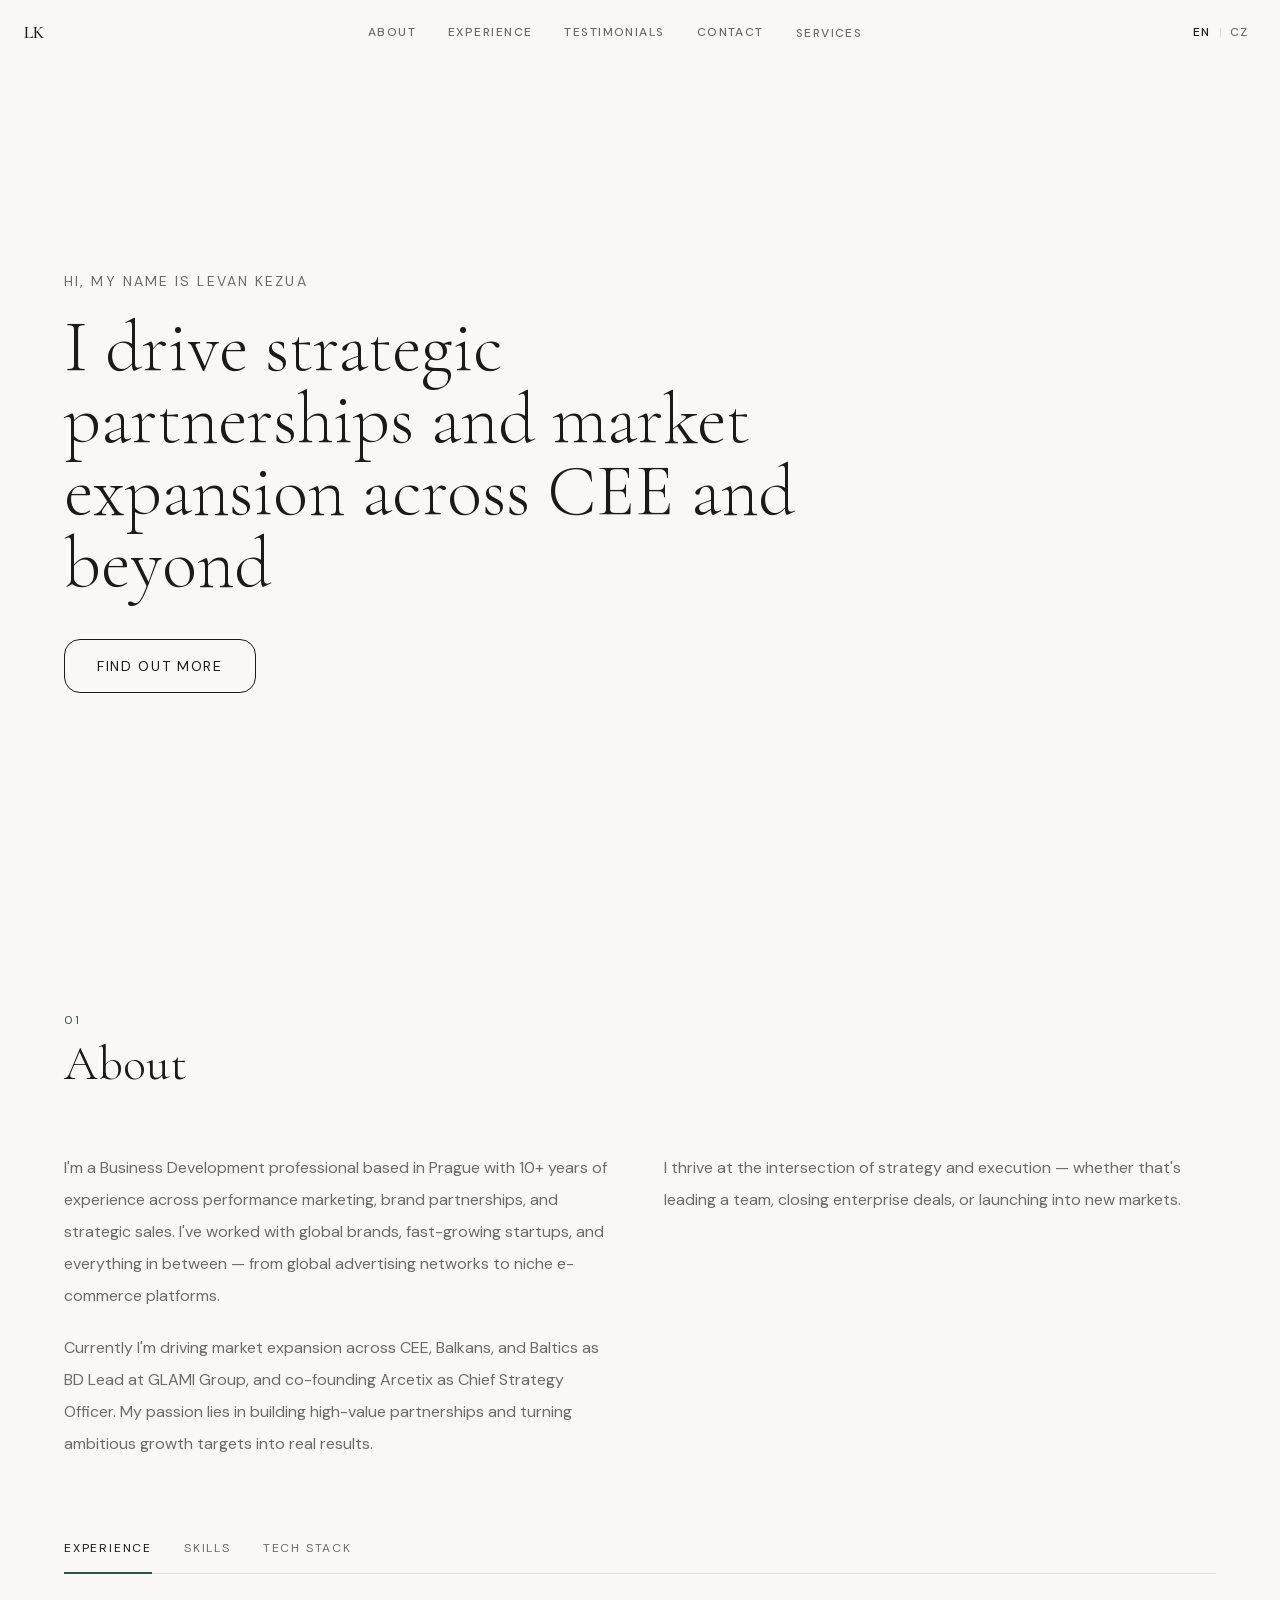
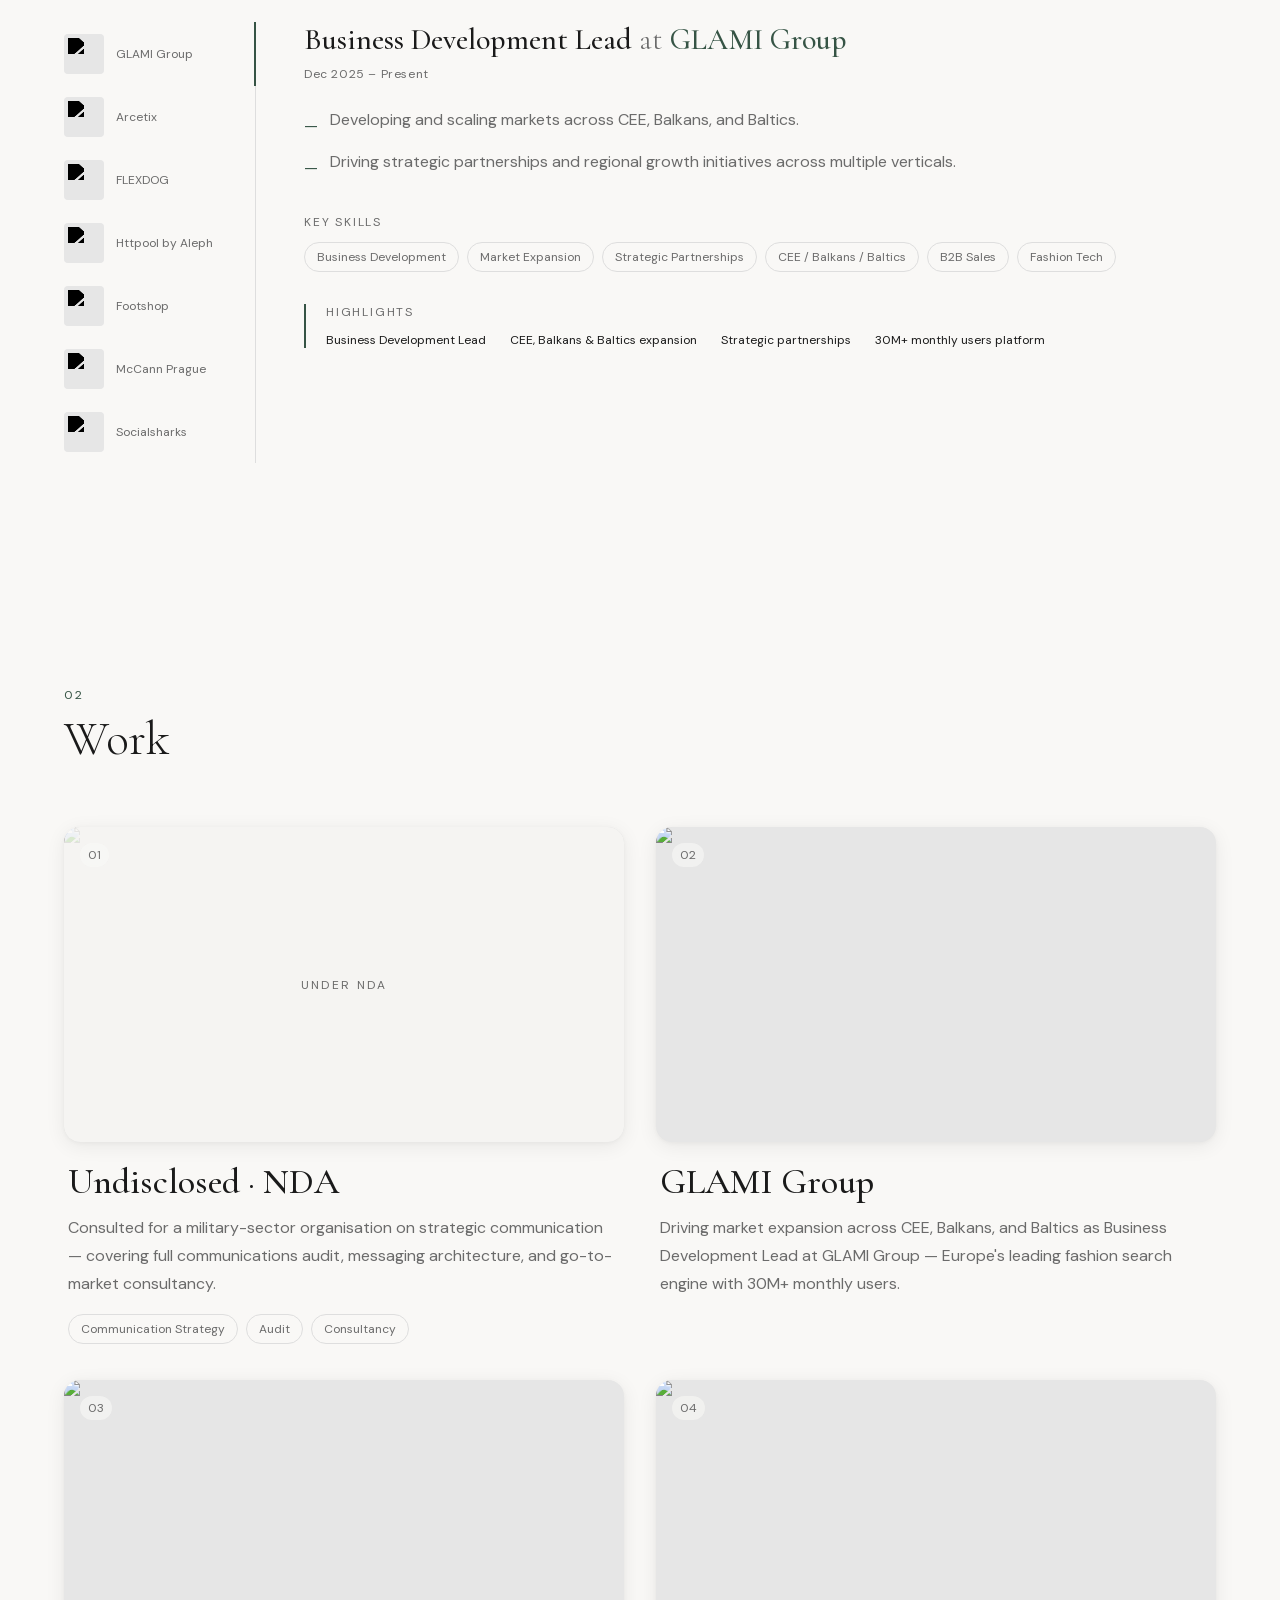
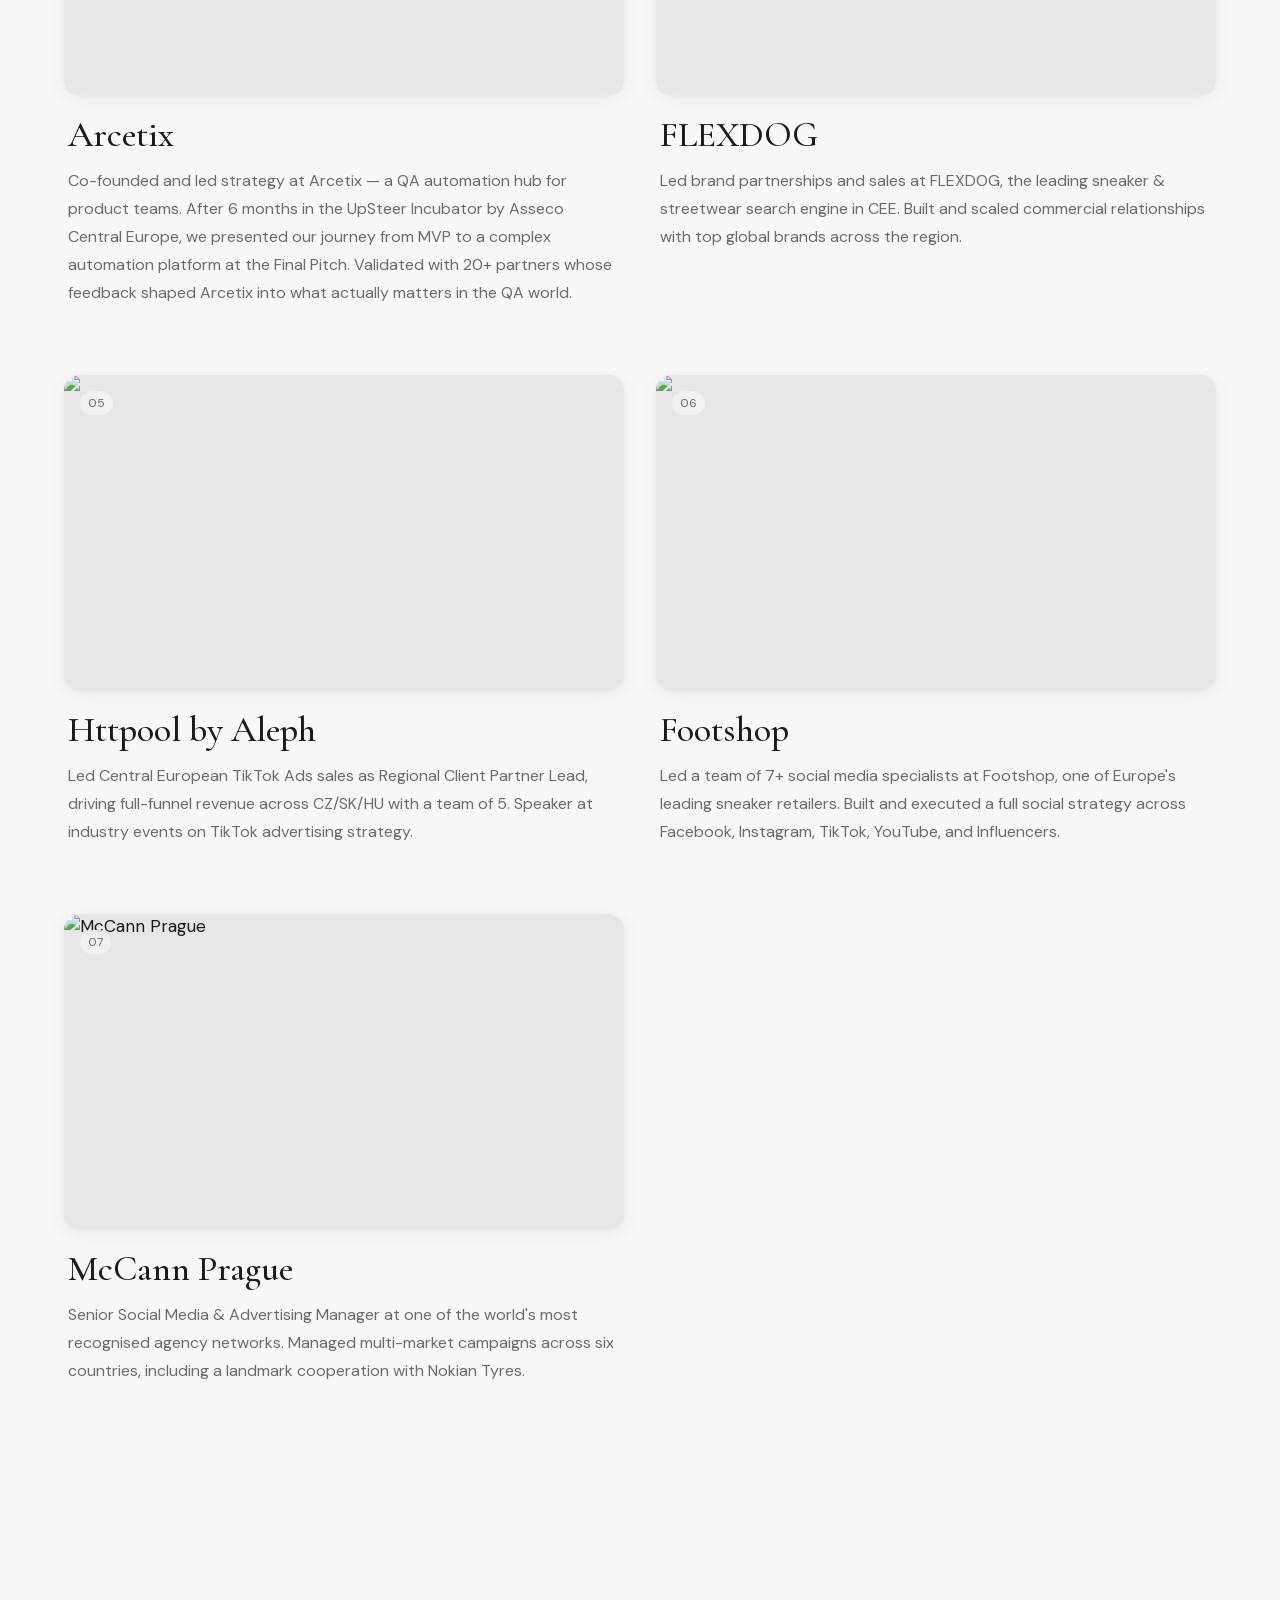
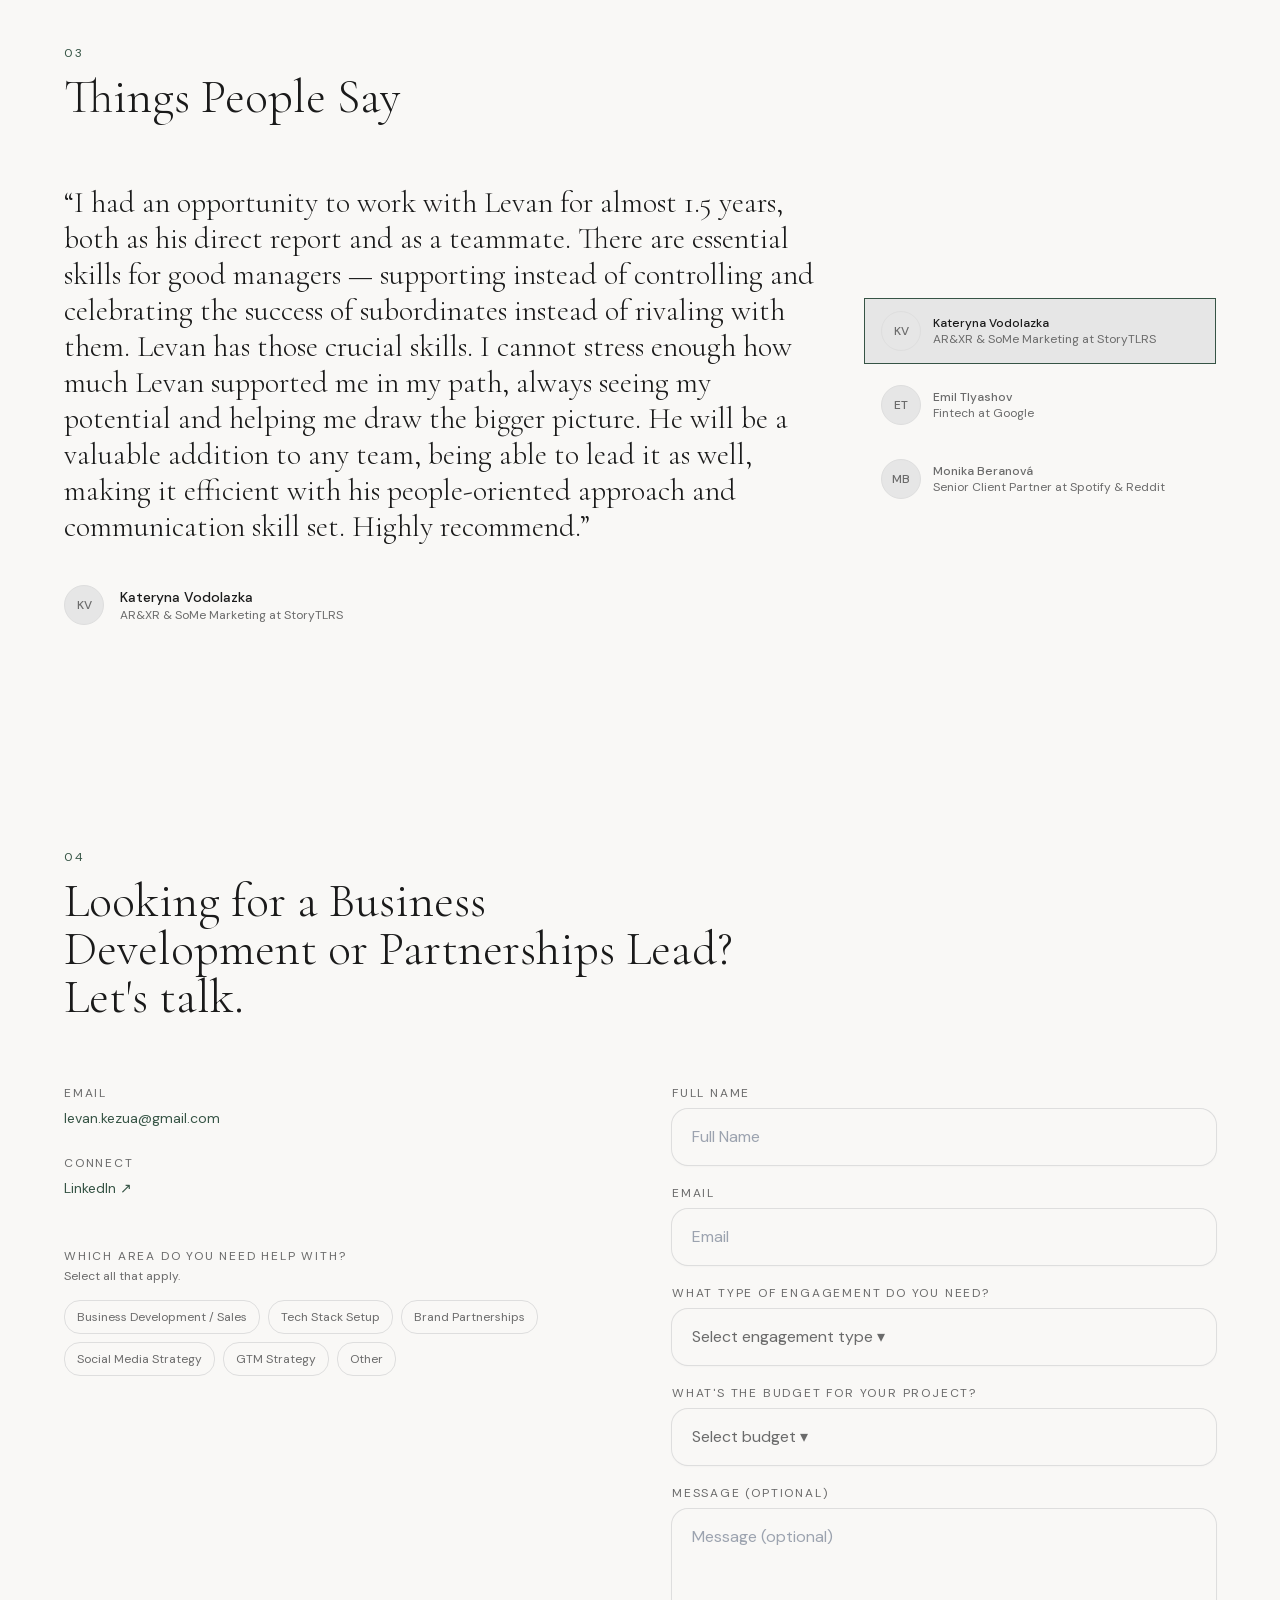
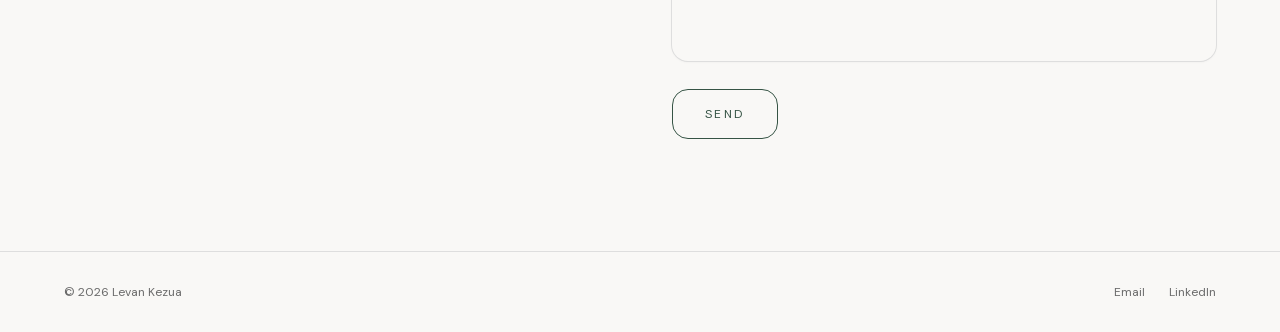
==== commit 6d70d6d9: "Services page separate from Fractional CSO, nav links updated" ====
--- a/index.html
+++ b/index.html
@@ -1,5 +1,5 @@
-<!DOCTYPE html><!--doLv9YkKyW5NIbcr279wU--><html lang="en"><head><meta charSet="utf-8"/><meta name="viewport" content="width=device-width, initial-scale=1"/><link rel="preload" href="/_next/static/media/01e4147cff8141ee-s.p.7787e134.woff2" as="font" crossorigin="" type="font/woff2"/><link rel="preload" href="/_next/static/media/5c285b27cdda1fe8-s.p.a62025f2.woff2" as="font" crossorigin="" type="font/woff2"/><link rel="preload" href="/_next/static/media/8bd76523131fa0fc-s.p.eb17b6b9.woff2" as="font" crossorigin="" type="font/woff2"/><link rel="stylesheet" href="/_next/static/chunks/d21a6bd48c92c5a0.css" data-precedence="next"/><link rel="preload" as="script" fetchPriority="low" href="/_next/static/chunks/21a0a4061f3ab64d.js"/><script src="/_next/static/chunks/bb4cde4c2d1fa06f.js" async=""></script><script src="/_next/static/chunks/c14890ef0997f7e6.js" async=""></script><script src="/_next/static/chunks/turbopack-ded047b4ae3e6ab7.js" async=""></script><script src="/_next/static/chunks/ff1a16fafef87110.js" async=""></script><script src="/_next/static/chunks/d2be314c3ece3fbe.js" async=""></script><script src="/_next/static/chunks/8df5a7ddb29b36cc.js" async=""></script><meta name="next-size-adjust" content=""/><title>Levan Kezua — Business Development &amp; Partnerships Lead</title><meta name="description" content="Personal portfolio of Levan Kezua — BD Lead at GLAMI Group and Co-Founder of Arcetix. 10+ years driving strategic partnerships, market expansion, and commercial growth across CEE, Balkans, and Baltics."/><meta property="og:title" content="Levan Kezua — Business Development &amp; Partnerships Lead"/><meta property="og:description" content="Personal portfolio of Levan Kezua — BD Lead at GLAMI Group and Co-Founder of Arcetix. 10+ years driving strategic partnerships, market expansion, and commercial growth across CEE, Balkans, and Baltics."/><meta property="og:image" content="https://assets.macaly-user-data.dev/ctfsug9xjnqmdvysqy8qe566/crkg6wz7cm8f6ym7t1kfv9x4/0owWqYGFWteJQqI5g6o-Q/generated-Kk2_73GG.jpeg"/><meta property="og:type" content="website"/><meta name="twitter:card" content="summary_large_image"/><meta name="twitter:title" content="Levan Kezua — Business Development &amp; Partnerships Lead"/><meta name="twitter:description" content="Personal portfolio of Levan Kezua — BD Lead at GLAMI Group and Co-Founder of Arcetix. 10+ years driving strategic partnerships, market expansion, and commercial growth across CEE, Balkans, and Baltics."/><meta name="twitter:image" content="https://assets.macaly-user-data.dev/ctfsug9xjnqmdvysqy8qe566/crkg6wz7cm8f6ym7t1kfv9x4/0owWqYGFWteJQqI5g6o-Q/generated-Kk2_73GG.jpeg"/><link rel="icon" href="/favicon.ico?favicon.3b96115d.ico" sizes="48x48" type="image/x-icon"/><script src="/_next/static/chunks/a6dad97d9634a72d.js" noModule=""></script></head><body class="cormorant_garamond_e34bbed9-module__x7kdfW__variable dm_sans_79d9740c-module__8xworW__variable antialiased font-sans"><div hidden=""><!--$--><!--/$--></div><main class="min-h-screen bg-background text-foreground"><header class="fixed top-0 left-0 right-0 z-50 transition-all duration-300 bg-transparent"><div class="max-w-7xl mx-auto px-6 h-16 flex items-center justify-between"><a href="#" class="font-display text-lg font-medium tracking-wide text-foreground hover:text-gold transition-colors">LK</a><nav class="hidden md:flex items-center gap-8"><a href="#about" class="text-xs font-sans font-medium tracking-[0.12em] text-muted-foreground hover:text-foreground transition-colors duration-200">ABOUT</a><a href="#experience" class="text-xs font-sans font-medium tracking-[0.12em] text-muted-foreground hover:text-foreground transition-colors duration-200">EXPERIENCE</a><a href="#testimonials" class="text-xs font-sans font-medium tracking-[0.12em] text-muted-foreground hover:text-foreground transition-colors duration-200">TESTIMONIALS</a><a href="#contact" class="text-xs font-sans font-medium tracking-[0.12em] text-muted-foreground hover:text-foreground transition-colors duration-200">CONTACT</a><div class="relative"><a href="/fractional-cso.html" class="text-xs font-sans font-medium tracking-[0.12em] text-muted-foreground hover:text-foreground transition-colors duration-200">SERVICES</a></div></nav><div class="flex items-center gap-4"><div class="flex items-center"><button class="text-xs font-sans font-medium tracking-widest px-2 py-1 transition-colors text-foreground">EN</button><span class="text-border text-xs">|</span><button class="text-xs font-sans font-medium tracking-widest px-2 py-1 transition-colors text-muted-foreground hover:text-foreground">CZ</button></div><button class="md:hidden flex flex-col gap-1.5 p-1" aria-label="Toggle menu"><span class="block w-5 h-px bg-foreground transition-transform duration-300 "></span><span class="block w-5 h-px bg-foreground transition-opacity duration-300 "></span><span class="block w-5 h-px bg-foreground transition-transform duration-300 "></span></button></div></div></header><section class="min-h-screen flex flex-col justify-center pt-16 px-6 md:px-16 max-w-7xl mx-auto"><div class="max-w-3xl"><p class="font-sans text-sm tracking-[0.15em] text-muted-foreground mb-5 uppercase">Hi, my name is Levan Kezua</p><h1 class="font-display text-5xl md:text-6xl lg:text-7xl font-light leading-[1.08] text-foreground mb-10">I drive strategic partnerships and market expansion across CEE and beyond</h1><a href="#about" class="inline-block border border-foreground text-foreground font-sans text-sm tracking-[0.12em] uppercase px-8 py-4 rounded-2xl hover:bg-foreground hover:text-background transition-all duration-300">Find Out More</a></div></section><section id="about" class="py-28 px-6 md:px-16 max-w-7xl mx-auto"><div class="mb-16"><p class="font-sans text-xs tracking-[0.2em] uppercase text-gold mb-3">01</p><h2 class="font-display text-4xl md:text-5xl font-light text-foreground">About</h2></div><div class="grid md:grid-cols-2 gap-12 mb-20"><div class="space-y-5"><p class="font-sans text-base leading-8 text-muted-foreground">I&#x27;m a Business Development professional based in Prague with 10+ years of experience across performance marketing, brand partnerships, and strategic sales. I&#x27;ve worked with global brands, fast-growing startups, and everything in between — from global advertising networks to niche e-commerce platforms.</p><p class="font-sans text-base leading-8 text-muted-foreground">Currently I&#x27;m driving market expansion across CEE, Balkans, and Baltics as BD Lead at GLAMI Group, and co-founding Arcetix as Chief Strategy Officer. My passion lies in building high-value partnerships and turning ambitious growth targets into real results.</p></div><div><p class="font-sans text-base leading-8 text-muted-foreground">I thrive at the intersection of strategy and execution — whether that&#x27;s leading a team, closing enterprise deals, or launching into new markets.</p></div></div><div id="experience" class="border-b border-border mb-12"><div class="flex gap-8"><button class="font-sans text-xs tracking-[0.15em] uppercase pb-4 border-b-2 transition-all duration-200 -mb-px border-gold text-foreground">Experience</button><button class="font-sans text-xs tracking-[0.15em] uppercase pb-4 border-b-2 transition-all duration-200 -mb-px border-transparent text-muted-foreground hover:text-foreground">Skills</button><button class="font-sans text-xs tracking-[0.15em] uppercase pb-4 border-b-2 transition-all duration-200 -mb-px border-transparent text-muted-foreground hover:text-foreground">Tech Stack</button></div></div><div class="flex gap-0 flex-col md:flex-row"><div class="flex md:flex-col gap-0 overflow-x-auto md:overflow-visible md:w-48 shrink-0 border-b md:border-b-0 md:border-r border-border mb-8 md:mb-0 md:mr-12"><button class="flex items-center md:justify-start gap-3 px-0 py-4 md:py-3 pr-6 md:pr-8 border-b-2 md:border-b-0 md:border-r-2 -mb-px md:-mr-px transition-all duration-200 shrink-0 border-gold"><div class="w-10 h-10 relative flex items-center justify-center bg-surface-2 rounded p-1 shrink-0"><img alt="GLAMI Group" loading="lazy" width="32" height="32" decoding="async" data-nimg="1" class="object-contain max-h-8 w-auto" style="color:transparent;filter:brightness(0)" src="https://levankezua.com/logos/glami.svg"/></div><span class="hidden md:block font-sans text-xs text-muted-foreground whitespace-nowrap">GLAMI Group</span></button><button class="flex items-center md:justify-start gap-3 px-0 py-4 md:py-3 pr-6 md:pr-8 border-b-2 md:border-b-0 md:border-r-2 -mb-px md:-mr-px transition-all duration-200 shrink-0 border-transparent hover:border-muted"><div class="w-10 h-10 relative flex items-center justify-center bg-surface-2 rounded p-1 shrink-0"><img alt="Arcetix" loading="lazy" width="32" height="32" decoding="async" data-nimg="1" class="object-contain max-h-8 w-auto" style="color:transparent;filter:brightness(0)" src="https://levankezua.com/logos/arcetix.svg"/></div><span class="hidden md:block font-sans text-xs text-muted-foreground whitespace-nowrap">Arcetix</span></button><button class="flex items-center md:justify-start gap-3 px-0 py-4 md:py-3 pr-6 md:pr-8 border-b-2 md:border-b-0 md:border-r-2 -mb-px md:-mr-px transition-all duration-200 shrink-0 border-transparent hover:border-muted"><div class="w-10 h-10 relative flex items-center justify-center bg-surface-2 rounded p-1 shrink-0"><img alt="FLEXDOG" loading="lazy" width="32" height="32" decoding="async" data-nimg="1" class="object-contain max-h-8 w-auto" style="color:transparent;filter:brightness(0)" src="https://levankezua.com/logos/flexdog.png"/></div><span class="hidden md:block font-sans text-xs text-muted-foreground whitespace-nowrap">FLEXDOG</span></button><button class="flex items-center md:justify-start gap-3 px-0 py-4 md:py-3 pr-6 md:pr-8 border-b-2 md:border-b-0 md:border-r-2 -mb-px md:-mr-px transition-all duration-200 shrink-0 border-transparent hover:border-muted"><div class="w-10 h-10 relative flex items-center justify-center bg-surface-2 rounded p-1 shrink-0"><img alt="Httpool by Aleph" loading="lazy" width="32" height="32" decoding="async" data-nimg="1" class="object-contain max-h-8 w-auto" style="color:transparent;filter:brightness(0)" src="https://levankezua.com/logos/httpool.svg"/></div><span class="hidden md:block font-sans text-xs text-muted-foreground whitespace-nowrap">Httpool by Aleph</span></button><button class="flex items-center md:justify-start gap-3 px-0 py-4 md:py-3 pr-6 md:pr-8 border-b-2 md:border-b-0 md:border-r-2 -mb-px md:-mr-px transition-all duration-200 shrink-0 border-transparent hover:border-muted"><div class="w-10 h-10 relative flex items-center justify-center bg-surface-2 rounded p-1 shrink-0"><img alt="Footshop" loading="lazy" width="32" height="32" decoding="async" data-nimg="1" class="object-contain max-h-8 w-auto" style="color:transparent;filter:brightness(0)" src="https://levankezua.com/logos/footshop.png"/></div><span class="hidden md:block font-sans text-xs text-muted-foreground whitespace-nowrap">Footshop</span></button><button class="flex items-center md:justify-start gap-3 px-0 py-4 md:py-3 pr-6 md:pr-8 border-b-2 md:border-b-0 md:border-r-2 -mb-px md:-mr-px transition-all duration-200 shrink-0 border-transparent hover:border-muted"><div class="w-10 h-10 relative flex items-center justify-center bg-surface-2 rounded p-1 shrink-0"><img alt="McCann Prague" loading="lazy" width="32" height="32" decoding="async" data-nimg="1" class="object-contain max-h-8 w-auto" style="color:transparent;filter:brightness(0)" src="https://levankezua.com/logos/mccann.png"/></div><span class="hidden md:block font-sans text-xs text-muted-foreground whitespace-nowrap">McCann Prague</span></button><button class="flex items-center md:justify-start gap-3 px-0 py-4 md:py-3 pr-6 md:pr-8 border-b-2 md:border-b-0 md:border-r-2 -mb-px md:-mr-px transition-all duration-200 shrink-0 border-transparent hover:border-muted"><div class="w-10 h-10 relative flex items-center justify-center bg-surface-2 rounded p-1 shrink-0"><img alt="Socialsharks" loading="lazy" width="32" height="32" decoding="async" data-nimg="1" class="object-contain max-h-8 w-auto" style="color:transparent;filter:brightness(0)" src="https://levankezua.com/logos/socialsharks.png"/></div><span class="hidden md:block font-sans text-xs text-muted-foreground whitespace-nowrap">Socialsharks</span></button></div><div class="flex-1"><div class="flex flex-col md:flex-row md:items-start md:justify-between gap-2 mb-6"><div><h3 class="font-display text-2xl md:text-3xl font-medium text-foreground">Business Development Lead<!-- --> <span class="font-light text-muted-foreground">at </span><a href="https://glami.cz/" target="_blank" rel="noopener noreferrer" class="text-gold hover:underline">GLAMI Group</a></h3><p class="font-sans text-xs tracking-wider text-muted-foreground mt-2">Dec 2025 – Present</p></div></div><ul class="space-y-2 mb-8"><li class="flex gap-3 font-sans text-base text-muted-foreground leading-7"><span class="text-gold mt-1.5 shrink-0">—</span>Developing and scaling markets across CEE, Balkans, and Baltics.</li><li class="flex gap-3 font-sans text-base text-muted-foreground leading-7"><span class="text-gold mt-1.5 shrink-0">—</span>Driving strategic partnerships and regional growth initiatives across multiple verticals.</li></ul><div class="mb-8"><p class="font-sans text-xs tracking-[0.15em] uppercase text-muted-foreground mb-3">Key Skills</p><div class="flex flex-wrap gap-2"><span class="font-sans text-xs px-3 py-1.5 border border-border text-muted-foreground rounded-full">Business Development</span><span class="font-sans text-xs px-3 py-1.5 border border-border text-muted-foreground rounded-full">Market Expansion</span><span class="font-sans text-xs px-3 py-1.5 border border-border text-muted-foreground rounded-full">Strategic Partnerships</span><span class="font-sans text-xs px-3 py-1.5 border border-border text-muted-foreground rounded-full">CEE / Balkans / Baltics</span><span class="font-sans text-xs px-3 py-1.5 border border-border text-muted-foreground rounded-full">B2B Sales</span><span class="font-sans text-xs px-3 py-1.5 border border-border text-muted-foreground rounded-full">Fashion Tech</span></div></div><div class="border-l-2 border-gold pl-5"><p class="font-sans text-xs tracking-[0.15em] uppercase text-muted-foreground mb-3">Highlights</p><div class="flex flex-wrap gap-x-6 gap-y-1"><span class="font-sans text-xs text-foreground">Business Development Lead</span><span class="font-sans text-xs text-foreground">CEE, Balkans &amp; Baltics expansion</span><span class="font-sans text-xs text-foreground">Strategic partnerships</span><span class="font-sans text-xs text-foreground">30M+ monthly users platform</span></div></div></div></div></section><section id="work" class="py-28 px-6 md:px-16 max-w-7xl mx-auto"><div class="mb-16"><p class="font-sans text-xs tracking-[0.2em] uppercase text-gold mb-3">02</p><h2 class="font-display text-4xl md:text-5xl font-light text-foreground">Work</h2></div><div class="grid md:grid-cols-2 gap-8"><div class="group flex flex-col"><div class="relative w-full aspect-[16/9] bg-surface-2 overflow-hidden rounded-2xl shadow-card"><img alt="Undisclosed · NDA" loading="lazy" decoding="async" data-nimg="fill" class="object-cover transition-transform duration-500 group-hover:scale-105" style="position:absolute;height:100%;width:100%;left:0;top:0;right:0;bottom:0;color:transparent" src="https://levankezua.com/work-nda.jpg"/><div class="absolute inset-0 bg-background/80 flex items-center justify-center rounded-2xl"><span class="font-sans text-xs text-muted-foreground tracking-[0.2em] uppercase">Under NDA</span></div><span class="absolute top-4 left-4 font-sans text-xs text-muted-foreground bg-background/60 backdrop-blur-sm px-2 py-1 rounded-full">01</span></div><div class="p-1 pt-5"><h3 class="font-display text-3xl md:text-4xl font-medium text-foreground group-hover:text-gold transition-colors mb-3 leading-tight">Undisclosed · NDA</h3><p class="font-sans text-base text-muted-foreground leading-7">Consulted for a military-sector organisation on strategic communication — covering full communications audit, messaging architecture, and go-to-market consultancy.</p><div class="flex flex-wrap gap-2 mt-4"><span class="font-sans text-xs px-3 py-1.5 border border-border text-muted-foreground rounded-full">Communication Strategy</span><span class="font-sans text-xs px-3 py-1.5 border border-border text-muted-foreground rounded-full">Audit</span><span class="font-sans text-xs px-3 py-1.5 border border-border text-muted-foreground rounded-full">Consultancy</span></div></div></div><a href="https://glami.cz/" target="_blank" rel="noopener noreferrer" class="group flex flex-col"><div class="relative w-full aspect-[16/9] bg-surface-2 overflow-hidden rounded-2xl shadow-card"><img alt="GLAMI Group" loading="lazy" decoding="async" data-nimg="fill" class="object-cover transition-transform duration-500 group-hover:scale-105" style="position:absolute;height:100%;width:100%;left:0;top:0;right:0;bottom:0;color:transparent" src="https://levankezua.com/work-glami.jpg"/><span class="absolute top-4 left-4 font-sans text-xs text-muted-foreground bg-background/60 backdrop-blur-sm px-2 py-1 rounded-full">02</span></div><div class="p-1 pt-5"><h3 class="font-display text-3xl md:text-4xl font-medium text-foreground group-hover:text-gold transition-colors mb-3 leading-tight">GLAMI Group</h3><p class="font-sans text-base text-muted-foreground leading-7">Driving market expansion across CEE, Balkans, and Baltics as Business Development Lead at GLAMI Group — Europe&#x27;s leading fashion search engine with 30M+ monthly users.</p><p class="font-sans text-xs text-gold tracking-[0.12em] uppercase mt-4 opacity-0 group-hover:opacity-100 transition-opacity">View project →</p></div></a><a href="https://arcetix.com/" target="_blank" rel="noopener noreferrer" class="group flex flex-col"><div class="relative w-full aspect-[16/9] bg-surface-2 overflow-hidden rounded-2xl shadow-card"><img alt="Arcetix" loading="lazy" decoding="async" data-nimg="fill" class="object-cover transition-transform duration-500 group-hover:scale-105" style="position:absolute;height:100%;width:100%;left:0;top:0;right:0;bottom:0;color:transparent" src="https://levankezua.com/work-arcetix.jpg"/><span class="absolute top-4 left-4 font-sans text-xs text-muted-foreground bg-background/60 backdrop-blur-sm px-2 py-1 rounded-full">03</span></div><div class="p-1 pt-5"><h3 class="font-display text-3xl md:text-4xl font-medium text-foreground group-hover:text-gold transition-colors mb-3 leading-tight">Arcetix</h3><p class="font-sans text-base text-muted-foreground leading-7">Co-founded and led strategy at Arcetix — a QA automation hub for product teams. After 6 months in the UpSteer Incubator by Asseco Central Europe, we presented our journey from MVP to a complex automation platform at the Final Pitch.
+<!DOCTYPE html><!--f0FXMpAqMHO484_9oCnz1--><html lang="en"><head><meta charSet="utf-8"/><meta name="viewport" content="width=device-width, initial-scale=1"/><link rel="preload" href="/_next/static/media/01e4147cff8141ee-s.p.7787e134.woff2" as="font" crossorigin="" type="font/woff2"/><link rel="preload" href="/_next/static/media/5c285b27cdda1fe8-s.p.a62025f2.woff2" as="font" crossorigin="" type="font/woff2"/><link rel="preload" href="/_next/static/media/8bd76523131fa0fc-s.p.eb17b6b9.woff2" as="font" crossorigin="" type="font/woff2"/><link rel="stylesheet" href="/_next/static/chunks/d21a6bd48c92c5a0.css" data-precedence="next"/><link rel="preload" as="script" fetchPriority="low" href="/_next/static/chunks/21a0a4061f3ab64d.js"/><script src="/_next/static/chunks/bb4cde4c2d1fa06f.js" async=""></script><script src="/_next/static/chunks/c14890ef0997f7e6.js" async=""></script><script src="/_next/static/chunks/turbopack-ded047b4ae3e6ab7.js" async=""></script><script src="/_next/static/chunks/ff1a16fafef87110.js" async=""></script><script src="/_next/static/chunks/d2be314c3ece3fbe.js" async=""></script><script src="/_next/static/chunks/02f8b06b94f80ea2.js" async=""></script><meta name="next-size-adjust" content=""/><title>Levan Kezua — Business Development &amp; Partnerships Lead</title><meta name="description" content="Personal portfolio of Levan Kezua — BD Lead at GLAMI Group and Co-Founder of Arcetix. 10+ years driving strategic partnerships, market expansion, and commercial growth across CEE, Balkans, and Baltics."/><meta property="og:title" content="Levan Kezua — Business Development &amp; Partnerships Lead"/><meta property="og:description" content="Personal portfolio of Levan Kezua — BD Lead at GLAMI Group and Co-Founder of Arcetix. 10+ years driving strategic partnerships, market expansion, and commercial growth across CEE, Balkans, and Baltics."/><meta property="og:image" content="https://assets.macaly-user-data.dev/ctfsug9xjnqmdvysqy8qe566/crkg6wz7cm8f6ym7t1kfv9x4/0owWqYGFWteJQqI5g6o-Q/generated-Kk2_73GG.jpeg"/><meta property="og:type" content="website"/><meta name="twitter:card" content="summary_large_image"/><meta name="twitter:title" content="Levan Kezua — Business Development &amp; Partnerships Lead"/><meta name="twitter:description" content="Personal portfolio of Levan Kezua — BD Lead at GLAMI Group and Co-Founder of Arcetix. 10+ years driving strategic partnerships, market expansion, and commercial growth across CEE, Balkans, and Baltics."/><meta name="twitter:image" content="https://assets.macaly-user-data.dev/ctfsug9xjnqmdvysqy8qe566/crkg6wz7cm8f6ym7t1kfv9x4/0owWqYGFWteJQqI5g6o-Q/generated-Kk2_73GG.jpeg"/><link rel="icon" href="/favicon.ico?favicon.3b96115d.ico" sizes="48x48" type="image/x-icon"/><script src="/_next/static/chunks/a6dad97d9634a72d.js" noModule=""></script></head><body class="cormorant_garamond_e34bbed9-module__x7kdfW__variable dm_sans_79d9740c-module__8xworW__variable antialiased font-sans"><div hidden=""><!--$--><!--/$--></div><main class="min-h-screen bg-background text-foreground"><header class="fixed top-0 left-0 right-0 z-50 transition-all duration-300 bg-transparent"><div class="max-w-7xl mx-auto px-6 h-16 flex items-center justify-between"><a href="#" class="font-display text-lg font-medium tracking-wide text-foreground hover:text-gold transition-colors">LK</a><nav class="hidden md:flex items-center gap-8"><a href="#about" class="text-xs font-sans font-medium tracking-[0.12em] text-muted-foreground hover:text-foreground transition-colors duration-200">ABOUT</a><a href="#experience" class="text-xs font-sans font-medium tracking-[0.12em] text-muted-foreground hover:text-foreground transition-colors duration-200">EXPERIENCE</a><a href="#testimonials" class="text-xs font-sans font-medium tracking-[0.12em] text-muted-foreground hover:text-foreground transition-colors duration-200">TESTIMONIALS</a><a href="#contact" class="text-xs font-sans font-medium tracking-[0.12em] text-muted-foreground hover:text-foreground transition-colors duration-200">CONTACT</a><div class="relative"><a href="/services.html" class="text-xs font-sans font-medium tracking-[0.12em] text-muted-foreground hover:text-foreground transition-colors duration-200">SERVICES</a></div></nav><div class="flex items-center gap-4"><div class="flex items-center"><button class="text-xs font-sans font-medium tracking-widest px-2 py-1 transition-colors text-foreground">EN</button><span class="text-border text-xs">|</span><button class="text-xs font-sans font-medium tracking-widest px-2 py-1 transition-colors text-muted-foreground hover:text-foreground">CZ</button></div><button class="md:hidden flex flex-col gap-1.5 p-1" aria-label="Toggle menu"><span class="block w-5 h-px bg-foreground transition-transform duration-300 "></span><span class="block w-5 h-px bg-foreground transition-opacity duration-300 "></span><span class="block w-5 h-px bg-foreground transition-transform duration-300 "></span></button></div></div></header><section class="min-h-screen flex flex-col justify-center pt-16 px-6 md:px-16 max-w-7xl mx-auto"><div class="max-w-3xl"><p class="font-sans text-sm tracking-[0.15em] text-muted-foreground mb-5 uppercase">Hi, my name is Levan Kezua</p><h1 class="font-display text-5xl md:text-6xl lg:text-7xl font-light leading-[1.08] text-foreground mb-10">I drive strategic partnerships and market expansion across CEE and beyond</h1><a href="#about" class="inline-block border border-foreground text-foreground font-sans text-sm tracking-[0.12em] uppercase px-8 py-4 rounded-2xl hover:bg-foreground hover:text-background transition-all duration-300">Find Out More</a></div></section><section id="about" class="py-28 px-6 md:px-16 max-w-7xl mx-auto"><div class="mb-16"><p class="font-sans text-xs tracking-[0.2em] uppercase text-gold mb-3">01</p><h2 class="font-display text-4xl md:text-5xl font-light text-foreground">About</h2></div><div class="grid md:grid-cols-2 gap-12 mb-20"><div class="space-y-5"><p class="font-sans text-base leading-8 text-muted-foreground">I&#x27;m a Business Development professional based in Prague with 10+ years of experience across performance marketing, brand partnerships, and strategic sales. I&#x27;ve worked with global brands, fast-growing startups, and everything in between — from global advertising networks to niche e-commerce platforms.</p><p class="font-sans text-base leading-8 text-muted-foreground">Currently I&#x27;m driving market expansion across CEE, Balkans, and Baltics as BD Lead at GLAMI Group, and co-founding Arcetix as Chief Strategy Officer. My passion lies in building high-value partnerships and turning ambitious growth targets into real results.</p></div><div><p class="font-sans text-base leading-8 text-muted-foreground">I thrive at the intersection of strategy and execution — whether that&#x27;s leading a team, closing enterprise deals, or launching into new markets.</p></div></div><div id="experience" class="border-b border-border mb-12"><div class="flex gap-8"><button class="font-sans text-xs tracking-[0.15em] uppercase pb-4 border-b-2 transition-all duration-200 -mb-px border-gold text-foreground">Experience</button><button class="font-sans text-xs tracking-[0.15em] uppercase pb-4 border-b-2 transition-all duration-200 -mb-px border-transparent text-muted-foreground hover:text-foreground">Skills</button><button class="font-sans text-xs tracking-[0.15em] uppercase pb-4 border-b-2 transition-all duration-200 -mb-px border-transparent text-muted-foreground hover:text-foreground">Tech Stack</button></div></div><div class="flex gap-0 flex-col md:flex-row"><div class="flex md:flex-col gap-0 overflow-x-auto md:overflow-visible md:w-48 shrink-0 border-b md:border-b-0 md:border-r border-border mb-8 md:mb-0 md:mr-12"><button class="flex items-center md:justify-start gap-3 px-0 py-4 md:py-3 pr-6 md:pr-8 border-b-2 md:border-b-0 md:border-r-2 -mb-px md:-mr-px transition-all duration-200 shrink-0 border-gold"><div class="w-10 h-10 relative flex items-center justify-center bg-surface-2 rounded p-1 shrink-0"><img alt="GLAMI Group" loading="lazy" width="32" height="32" decoding="async" data-nimg="1" class="object-contain max-h-8 w-auto" style="color:transparent;filter:brightness(0)" src="https://levankezua.com/logos/glami.svg"/></div><span class="hidden md:block font-sans text-xs text-muted-foreground whitespace-nowrap">GLAMI Group</span></button><button class="flex items-center md:justify-start gap-3 px-0 py-4 md:py-3 pr-6 md:pr-8 border-b-2 md:border-b-0 md:border-r-2 -mb-px md:-mr-px transition-all duration-200 shrink-0 border-transparent hover:border-muted"><div class="w-10 h-10 relative flex items-center justify-center bg-surface-2 rounded p-1 shrink-0"><img alt="Arcetix" loading="lazy" width="32" height="32" decoding="async" data-nimg="1" class="object-contain max-h-8 w-auto" style="color:transparent;filter:brightness(0)" src="https://levankezua.com/logos/arcetix.svg"/></div><span class="hidden md:block font-sans text-xs text-muted-foreground whitespace-nowrap">Arcetix</span></button><button class="flex items-center md:justify-start gap-3 px-0 py-4 md:py-3 pr-6 md:pr-8 border-b-2 md:border-b-0 md:border-r-2 -mb-px md:-mr-px transition-all duration-200 shrink-0 border-transparent hover:border-muted"><div class="w-10 h-10 relative flex items-center justify-center bg-surface-2 rounded p-1 shrink-0"><img alt="FLEXDOG" loading="lazy" width="32" height="32" decoding="async" data-nimg="1" class="object-contain max-h-8 w-auto" style="color:transparent;filter:brightness(0)" src="https://levankezua.com/logos/flexdog.png"/></div><span class="hidden md:block font-sans text-xs text-muted-foreground whitespace-nowrap">FLEXDOG</span></button><button class="flex items-center md:justify-start gap-3 px-0 py-4 md:py-3 pr-6 md:pr-8 border-b-2 md:border-b-0 md:border-r-2 -mb-px md:-mr-px transition-all duration-200 shrink-0 border-transparent hover:border-muted"><div class="w-10 h-10 relative flex items-center justify-center bg-surface-2 rounded p-1 shrink-0"><img alt="Httpool by Aleph" loading="lazy" width="32" height="32" decoding="async" data-nimg="1" class="object-contain max-h-8 w-auto" style="color:transparent;filter:brightness(0)" src="https://levankezua.com/logos/httpool.svg"/></div><span class="hidden md:block font-sans text-xs text-muted-foreground whitespace-nowrap">Httpool by Aleph</span></button><button class="flex items-center md:justify-start gap-3 px-0 py-4 md:py-3 pr-6 md:pr-8 border-b-2 md:border-b-0 md:border-r-2 -mb-px md:-mr-px transition-all duration-200 shrink-0 border-transparent hover:border-muted"><div class="w-10 h-10 relative flex items-center justify-center bg-surface-2 rounded p-1 shrink-0"><img alt="Footshop" loading="lazy" width="32" height="32" decoding="async" data-nimg="1" class="object-contain max-h-8 w-auto" style="color:transparent;filter:brightness(0)" src="https://levankezua.com/logos/footshop.png"/></div><span class="hidden md:block font-sans text-xs text-muted-foreground whitespace-nowrap">Footshop</span></button><button class="flex items-center md:justify-start gap-3 px-0 py-4 md:py-3 pr-6 md:pr-8 border-b-2 md:border-b-0 md:border-r-2 -mb-px md:-mr-px transition-all duration-200 shrink-0 border-transparent hover:border-muted"><div class="w-10 h-10 relative flex items-center justify-center bg-surface-2 rounded p-1 shrink-0"><img alt="McCann Prague" loading="lazy" width="32" height="32" decoding="async" data-nimg="1" class="object-contain max-h-8 w-auto" style="color:transparent;filter:brightness(0)" src="https://levankezua.com/logos/mccann.png"/></div><span class="hidden md:block font-sans text-xs text-muted-foreground whitespace-nowrap">McCann Prague</span></button><button class="flex items-center md:justify-start gap-3 px-0 py-4 md:py-3 pr-6 md:pr-8 border-b-2 md:border-b-0 md:border-r-2 -mb-px md:-mr-px transition-all duration-200 shrink-0 border-transparent hover:border-muted"><div class="w-10 h-10 relative flex items-center justify-center bg-surface-2 rounded p-1 shrink-0"><img alt="Socialsharks" loading="lazy" width="32" height="32" decoding="async" data-nimg="1" class="object-contain max-h-8 w-auto" style="color:transparent;filter:brightness(0)" src="https://levankezua.com/logos/socialsharks.png"/></div><span class="hidden md:block font-sans text-xs text-muted-foreground whitespace-nowrap">Socialsharks</span></button></div><div class="flex-1"><div class="flex flex-col md:flex-row md:items-start md:justify-between gap-2 mb-6"><div><h3 class="font-display text-2xl md:text-3xl font-medium text-foreground">Business Development Lead<!-- --> <span class="font-light text-muted-foreground">at </span><a href="https://glami.cz/" target="_blank" rel="noopener noreferrer" class="text-gold hover:underline">GLAMI Group</a></h3><p class="font-sans text-xs tracking-wider text-muted-foreground mt-2">Dec 2025 – Present</p></div></div><ul class="space-y-2 mb-8"><li class="flex gap-3 font-sans text-base text-muted-foreground leading-7"><span class="text-gold mt-1.5 shrink-0">—</span>Developing and scaling markets across CEE, Balkans, and Baltics.</li><li class="flex gap-3 font-sans text-base text-muted-foreground leading-7"><span class="text-gold mt-1.5 shrink-0">—</span>Driving strategic partnerships and regional growth initiatives across multiple verticals.</li></ul><div class="mb-8"><p class="font-sans text-xs tracking-[0.15em] uppercase text-muted-foreground mb-3">Key Skills</p><div class="flex flex-wrap gap-2"><span class="font-sans text-xs px-3 py-1.5 border border-border text-muted-foreground rounded-full">Business Development</span><span class="font-sans text-xs px-3 py-1.5 border border-border text-muted-foreground rounded-full">Market Expansion</span><span class="font-sans text-xs px-3 py-1.5 border border-border text-muted-foreground rounded-full">Strategic Partnerships</span><span class="font-sans text-xs px-3 py-1.5 border border-border text-muted-foreground rounded-full">CEE / Balkans / Baltics</span><span class="font-sans text-xs px-3 py-1.5 border border-border text-muted-foreground rounded-full">B2B Sales</span><span class="font-sans text-xs px-3 py-1.5 border border-border text-muted-foreground rounded-full">Fashion Tech</span></div></div><div class="border-l-2 border-gold pl-5"><p class="font-sans text-xs tracking-[0.15em] uppercase text-muted-foreground mb-3">Highlights</p><div class="flex flex-wrap gap-x-6 gap-y-1"><span class="font-sans text-xs text-foreground">Business Development Lead</span><span class="font-sans text-xs text-foreground">CEE, Balkans &amp; Baltics expansion</span><span class="font-sans text-xs text-foreground">Strategic partnerships</span><span class="font-sans text-xs text-foreground">30M+ monthly users platform</span></div></div></div></div></section><section id="work" class="py-28 px-6 md:px-16 max-w-7xl mx-auto"><div class="mb-16"><p class="font-sans text-xs tracking-[0.2em] uppercase text-gold mb-3">02</p><h2 class="font-display text-4xl md:text-5xl font-light text-foreground">Work</h2></div><div class="grid md:grid-cols-2 gap-8"><div class="group flex flex-col"><div class="relative w-full aspect-[16/9] bg-surface-2 overflow-hidden rounded-2xl shadow-card"><img alt="Undisclosed · NDA" loading="lazy" decoding="async" data-nimg="fill" class="object-cover transition-transform duration-500 group-hover:scale-105" style="position:absolute;height:100%;width:100%;left:0;top:0;right:0;bottom:0;color:transparent" src="https://levankezua.com/work-nda.jpg"/><div class="absolute inset-0 bg-background/80 flex items-center justify-center rounded-2xl"><span class="font-sans text-xs text-muted-foreground tracking-[0.2em] uppercase">Under NDA</span></div><span class="absolute top-4 left-4 font-sans text-xs text-muted-foreground bg-background/60 backdrop-blur-sm px-2 py-1 rounded-full">01</span></div><div class="p-1 pt-5"><h3 class="font-display text-3xl md:text-4xl font-medium text-foreground group-hover:text-gold transition-colors mb-3 leading-tight">Undisclosed · NDA</h3><p class="font-sans text-base text-muted-foreground leading-7">Consulted for a military-sector organisation on strategic communication — covering full communications audit, messaging architecture, and go-to-market consultancy.</p><div class="flex flex-wrap gap-2 mt-4"><span class="font-sans text-xs px-3 py-1.5 border border-border text-muted-foreground rounded-full">Communication Strategy</span><span class="font-sans text-xs px-3 py-1.5 border border-border text-muted-foreground rounded-full">Audit</span><span class="font-sans text-xs px-3 py-1.5 border border-border text-muted-foreground rounded-full">Consultancy</span></div></div></div><a href="https://glami.cz/" target="_blank" rel="noopener noreferrer" class="group flex flex-col"><div class="relative w-full aspect-[16/9] bg-surface-2 overflow-hidden rounded-2xl shadow-card"><img alt="GLAMI Group" loading="lazy" decoding="async" data-nimg="fill" class="object-cover transition-transform duration-500 group-hover:scale-105" style="position:absolute;height:100%;width:100%;left:0;top:0;right:0;bottom:0;color:transparent" src="https://levankezua.com/work-glami.jpg"/><span class="absolute top-4 left-4 font-sans text-xs text-muted-foreground bg-background/60 backdrop-blur-sm px-2 py-1 rounded-full">02</span></div><div class="p-1 pt-5"><h3 class="font-display text-3xl md:text-4xl font-medium text-foreground group-hover:text-gold transition-colors mb-3 leading-tight">GLAMI Group</h3><p class="font-sans text-base text-muted-foreground leading-7">Driving market expansion across CEE, Balkans, and Baltics as Business Development Lead at GLAMI Group — Europe&#x27;s leading fashion search engine with 30M+ monthly users.</p><p class="font-sans text-xs text-gold tracking-[0.12em] uppercase mt-4 opacity-0 group-hover:opacity-100 transition-opacity">View project →</p></div></a><a href="https://arcetix.com/" target="_blank" rel="noopener noreferrer" class="group flex flex-col"><div class="relative w-full aspect-[16/9] bg-surface-2 overflow-hidden rounded-2xl shadow-card"><img alt="Arcetix" loading="lazy" decoding="async" data-nimg="fill" class="object-cover transition-transform duration-500 group-hover:scale-105" style="position:absolute;height:100%;width:100%;left:0;top:0;right:0;bottom:0;color:transparent" src="https://levankezua.com/work-arcetix.jpg"/><span class="absolute top-4 left-4 font-sans text-xs text-muted-foreground bg-background/60 backdrop-blur-sm px-2 py-1 rounded-full">03</span></div><div class="p-1 pt-5"><h3 class="font-display text-3xl md:text-4xl font-medium text-foreground group-hover:text-gold transition-colors mb-3 leading-tight">Arcetix</h3><p class="font-sans text-base text-muted-foreground leading-7">Co-founded and led strategy at Arcetix — a QA automation hub for product teams. After 6 months in the UpSteer Incubator by Asseco Central Europe, we presented our journey from MVP to a complex automation platform at the Final Pitch.
 
 Validated with 20+ partners whose feedback shaped Arcetix into what actually matters in the QA world.</p><p class="font-sans text-xs text-gold tracking-[0.12em] uppercase mt-4 opacity-0 group-hover:opacity-100 transition-opacity">View project →</p></div></a><a href="https://www.flexdog.com/" target="_blank" rel="noopener noreferrer" class="group flex flex-col"><div class="relative w-full aspect-[16/9] bg-surface-2 overflow-hidden rounded-2xl shadow-card"><img alt="FLEXDOG" loading="lazy" decoding="async" data-nimg="fill" class="object-cover transition-transform duration-500 group-hover:scale-105" style="position:absolute;height:100%;width:100%;left:0;top:0;right:0;bottom:0;color:transparent" src="https://levankezua.com/work-flexdog.jpg"/><span class="absolute top-4 left-4 font-sans text-xs text-muted-foreground bg-background/60 backdrop-blur-sm px-2 py-1 rounded-full">04</span></div><div class="p-1 pt-5"><h3 class="font-display text-3xl md:text-4xl font-medium text-foreground group-hover:text-gold transition-colors mb-3 leading-tight">FLEXDOG</h3><p class="font-sans text-base text-muted-foreground leading-7">Led brand partnerships and sales at FLEXDOG, the leading sneaker &amp; streetwear search engine in CEE. Built and scaled commercial relationships with top global brands across the region.</p><p class="font-sans text-xs text-gold tracking-[0.12em] uppercase mt-4 opacity-0 group-hover:opacity-100 transition-opacity">View project →</p></div></a><a href="https://levankezua.com/httpool" target="_blank" rel="noopener noreferrer" class="group flex flex-col"><div class="relative w-full aspect-[16/9] bg-surface-2 overflow-hidden rounded-2xl shadow-card"><img alt="Httpool by Aleph" loading="lazy" decoding="async" data-nimg="fill" class="object-cover transition-transform duration-500 group-hover:scale-105" style="position:absolute;height:100%;width:100%;left:0;top:0;right:0;bottom:0;color:transparent" src="https://levankezua.com/httpool-main.jpg"/><span class="absolute top-4 left-4 font-sans text-xs text-muted-foreground bg-background/60 backdrop-blur-sm px-2 py-1 rounded-full">05</span></div><div class="p-1 pt-5"><h3 class="font-display text-3xl md:text-4xl font-medium text-foreground group-hover:text-gold transition-colors mb-3 leading-tight">Httpool by Aleph</h3><p class="font-sans text-base text-muted-foreground leading-7">Led Central European TikTok Ads sales as Regional Client Partner Lead, driving full-funnel revenue across CZ/SK/HU with a team of 5. Speaker at industry events on TikTok advertising strategy.</p><p class="font-sans text-xs text-gold tracking-[0.12em] uppercase mt-4 opacity-0 group-hover:opacity-100 transition-opacity">View projects ↗</p></div></a><a href="https://footshop.com/" target="_blank" rel="noopener noreferrer" class="group flex flex-col"><div class="relative w-full aspect-[16/9] bg-surface-2 overflow-hidden rounded-2xl shadow-card"><img alt="Footshop" loading="lazy" decoding="async" data-nimg="fill" class="object-cover transition-transform duration-500 group-hover:scale-105" style="position:absolute;height:100%;width:100%;left:0;top:0;right:0;bottom:0;color:transparent" src="https://levankezua.com/work-footshop.jpg"/><span class="absolute top-4 left-4 font-sans text-xs text-muted-foreground bg-background/60 backdrop-blur-sm px-2 py-1 rounded-full">06</span></div><div class="p-1 pt-5"><h3 class="font-display text-3xl md:text-4xl font-medium text-foreground group-hover:text-gold transition-colors mb-3 leading-tight">Footshop</h3><p class="font-sans text-base text-muted-foreground leading-7">Led a team of 7+ social media specialists at Footshop, one of Europe&#x27;s leading sneaker retailers. Built and executed a full social strategy across Facebook, Instagram, TikTok, YouTube, and Influencers.</p><p class="font-sans text-xs text-gold tracking-[0.12em] uppercase mt-4 opacity-0 group-hover:opacity-100 transition-opacity">View project →</p></div></a><a href="https://mccann.com/" target="_blank" rel="noopener noreferrer" class="group flex flex-col"><div class="relative w-full aspect-[16/9] bg-surface-2 overflow-hidden rounded-2xl shadow-card"><img alt="McCann Prague" loading="lazy" decoding="async" data-nimg="fill" class="object-cover transition-transform duration-500 group-hover:scale-105" style="position:absolute;height:100%;width:100%;left:0;top:0;right:0;bottom:0;color:transparent" src="https://levankezua.com/work-mccann-2.png"/><span class="absolute top-4 left-4 font-sans text-xs text-muted-foreground bg-background/60 backdrop-blur-sm px-2 py-1 rounded-full">07</span></div><div class="p-1 pt-5"><h3 class="font-display text-3xl md:text-4xl font-medium text-foreground group-hover:text-gold transition-colors mb-3 leading-tight">McCann Prague</h3><p class="font-sans text-base text-muted-foreground leading-7">Senior Social Media &amp; Advertising Manager at one of the world&#x27;s most recognised agency networks. Managed multi-market campaigns across six countries, including a landmark cooperation with Nokian Tyres.</p><p class="font-sans text-xs text-gold tracking-[0.12em] uppercase mt-4 opacity-0 group-hover:opacity-100 transition-opacity">View project →</p></div></a></div></section><section id="testimonials" class="py-28 px-6 md:px-16 max-w-7xl mx-auto"><div class="mb-16"><p class="font-sans text-xs tracking-[0.2em] uppercase text-gold mb-3">03</p><h2 class="font-display text-4xl md:text-5xl font-light text-foreground">Things People Say</h2></div><div class="grid md:grid-cols-3 gap-12"><div class="md:col-span-2"><p class="font-display text-2xl md:text-3xl font-light text-foreground leading-snug mb-10">“<!-- -->I had an opportunity to work with Levan for almost 1.5 years, both as his direct report and as a teammate. There are essential skills for good managers — supporting instead of controlling and celebrating the success of subordinates instead of rivaling with them. Levan has those crucial skills. I cannot stress enough how much Levan supported me in my path, always seeing my potential and helping me draw the bigger picture.
 
-He will be a valuable addition to any team, being able to lead it as well, making it efficient with his people-oriented approach and communication skill set. Highly recommend.<!-- -->”</p><div class="flex items-center gap-4"><div class="w-10 h-10 rounded-full bg-surface-2 border border-border flex items-center justify-center shrink-0"><span class="font-sans text-xs font-medium text-muted-foreground uppercase">KV</span></div><div><p class="font-sans text-sm font-medium text-foreground">Kateryna Vodolazka</p><p class="font-sans text-xs text-muted-foreground">AR&amp;XR &amp; SoMe Marketing at StoryTLRS</p></div></div></div><div class="flex flex-col gap-2 justify-center"><button class="flex items-center gap-3 py-3 px-4 border transition-all duration-200 text-left group border-gold bg-surface-2"><div class="w-10 h-10 rounded-full bg-surface-2 border border-border flex items-center justify-center shrink-0"><span class="font-sans text-xs font-medium text-muted-foreground uppercase">KV</span></div><div><p class="font-sans text-xs font-medium transition-colors text-foreground">Kateryna Vodolazka</p><p class="font-sans text-xs text-muted-foreground line-clamp-1">AR&amp;XR &amp; SoMe Marketing at StoryTLRS</p></div></button><button class="flex items-center gap-3 py-3 px-4 border transition-all duration-200 text-left group border-transparent hover:border-border"><div class="w-10 h-10 rounded-full bg-surface-2 border border-border flex items-center justify-center shrink-0"><span class="font-sans text-xs font-medium text-muted-foreground uppercase">ET</span></div><div><p class="font-sans text-xs font-medium transition-colors text-muted-foreground group-hover:text-foreground">Emil Tlyashov</p><p class="font-sans text-xs text-muted-foreground line-clamp-1">Fintech at Google</p></div></button><button class="flex items-center gap-3 py-3 px-4 border transition-all duration-200 text-left group border-transparent hover:border-border"><div class="w-10 h-10 rounded-full bg-surface-2 border border-border flex items-center justify-center shrink-0"><span class="font-sans text-xs font-medium text-muted-foreground uppercase">MB</span></div><div><p class="font-sans text-xs font-medium transition-colors text-muted-foreground group-hover:text-foreground">Monika Beranová</p><p class="font-sans text-xs text-muted-foreground line-clamp-1">Senior Client Partner at Spotify &amp; Reddit</p></div></button></div></div></section><section id="contact" class="py-28 px-6 md:px-16 max-w-7xl mx-auto"><div class="mb-16"><p class="font-sans text-xs tracking-[0.2em] uppercase text-gold mb-3">04</p><h2 class="font-display text-4xl md:text-5xl font-light text-foreground max-w-2xl">Looking for a Business Development or Partnerships Lead? Let&#x27;s talk.</h2></div><div class="grid md:grid-cols-2 gap-16"><div><div class="space-y-6 mb-12"><div><p class="font-sans text-xs tracking-[0.15em] uppercase text-muted-foreground mb-1">Email</p><a href="mailto:levan.kezua@gmail.com" class="font-sans text-sm text-gold hover:underline">levan.kezua@gmail.com</a></div><div><p class="font-sans text-xs tracking-[0.15em] uppercase text-muted-foreground mb-1">Connect</p><a href="https://linkedin.com/in/levankezua" target="_blank" rel="noopener noreferrer" class="font-sans text-sm text-gold hover:underline">LinkedIn ↗</a></div></div><div class="mb-8"><p class="font-sans text-xs tracking-[0.15em] uppercase text-muted-foreground mb-1">Which area do you need help with?</p><p class="font-sans text-xs text-muted-foreground mb-4">Select all that apply.</p><div class="flex flex-wrap gap-2"><button type="button" class="font-sans text-xs px-3 py-2 border rounded-2xl transition-all duration-200 border-border text-muted-foreground hover:border-gold/60">Business Development / Sales</button><button type="button" class="font-sans text-xs px-3 py-2 border rounded-2xl transition-all duration-200 border-border text-muted-foreground hover:border-gold/60">Tech Stack Setup</button><button type="button" class="font-sans text-xs px-3 py-2 border rounded-2xl transition-all duration-200 border-border text-muted-foreground hover:border-gold/60">Brand Partnerships</button><button type="button" class="font-sans text-xs px-3 py-2 border rounded-2xl transition-all duration-200 border-border text-muted-foreground hover:border-gold/60">Social Media Strategy</button><button type="button" class="font-sans text-xs px-3 py-2 border rounded-2xl transition-all duration-200 border-border text-muted-foreground hover:border-gold/60">GTM Strategy</button><button type="button" class="font-sans text-xs px-3 py-2 border rounded-2xl transition-all duration-200 border-border text-muted-foreground hover:border-gold/60">Other</button></div></div></div><div><form class="space-y-5"><div><label class="font-sans text-xs tracking-[0.15em] uppercase text-muted-foreground block mb-2">Full Name</label><input type="text" required="" class="w-full bg-transparent shadow-input text-foreground font-sans text-base px-5 py-4 rounded-2xl focus:outline-none focus:shadow-input-focus transition-shadow" placeholder="Full Name" value=""/></div><div><label class="font-sans text-xs tracking-[0.15em] uppercase text-muted-foreground block mb-2">Email</label><input type="email" required="" class="w-full bg-transparent shadow-input text-foreground font-sans text-base px-5 py-4 rounded-2xl focus:outline-none focus:shadow-input-focus transition-shadow" placeholder="Email" value=""/></div><div><label class="font-sans text-xs tracking-[0.15em] uppercase text-muted-foreground block mb-2">What type of engagement do you need?</label><select class="w-full bg-background shadow-input text-muted-foreground font-sans text-base px-5 py-4 rounded-2xl focus:outline-none focus:shadow-input-focus transition-shadow appearance-none"><option value="" selected="">Select engagement type ▾</option><option value="Consulting / Advisory">Consulting / Advisory</option><option value="Fractional / Part-time">Fractional / Part-time</option><option value="Speaking engagement">Speaking engagement</option><option value="Other">Other</option></select></div><div><label class="font-sans text-xs tracking-[0.15em] uppercase text-muted-foreground block mb-2">What&#x27;s the budget for your project?</label><select class="w-full bg-background shadow-input text-muted-foreground font-sans text-base px-5 py-4 rounded-2xl focus:outline-none focus:shadow-input-focus transition-shadow appearance-none"><option value="" selected="">Select budget ▾</option><option value="Under €1,000">Under €1,000</option><option value="€1,000 – €5,000">€1,000 – €5,000</option><option value="€5,000 – €10,000">€5,000 – €10,000</option><option value="Let&#x27;s discuss">Let&#x27;s discuss</option></select></div><div><label class="font-sans text-xs tracking-[0.15em] uppercase text-muted-foreground block mb-2">Message (optional)</label><textarea rows="5" class="w-full bg-transparent shadow-input text-foreground font-sans text-base px-5 py-4 rounded-2xl focus:outline-none focus:shadow-input-focus transition-shadow resize-none" placeholder="Message (optional)"></textarea></div><button type="submit" class="w-full md:w-auto font-sans text-xs tracking-[0.2em] uppercase px-8 py-4 rounded-2xl border border-gold text-gold hover:bg-gold hover:text-background transition-all duration-200">Send</button></form></div></div></section><footer class="border-t border-border py-8 px-6 md:px-16 max-w-7xl mx-auto flex flex-col md:flex-row items-center justify-between gap-4"><p class="font-sans text-xs text-muted-foreground">© <!-- -->2026<!-- --> Levan Kezua</p><div class="flex items-center gap-6"><a href="mailto:levan.kezua@gmail.com" class="font-sans text-xs text-muted-foreground hover:text-gold transition-colors">Email</a><a href="https://linkedin.com/in/levankezua" target="_blank" rel="noopener noreferrer" class="font-sans text-xs text-muted-foreground hover:text-gold transition-colors">LinkedIn</a></div></footer></main><!--$--><!--/$--><script src="/_next/static/chunks/21a0a4061f3ab64d.js" id="_R_" async=""></script><script>(self.__next_f=self.__next_f||[]).push([0])</script><script>self.__next_f.push([1,"1:\"$Sreact.fragment\"\n2:I[39756,[\"/_next/static/chunks/ff1a16fafef87110.js\",\"/_next/static/chunks/d2be314c3ece3fbe.js\"],\"default\"]\n3:I[37457,[\"/_next/static/chunks/ff1a16fafef87110.js\",\"/_next/static/chunks/d2be314c3ece3fbe.js\"],\"default\"]\n4:I[47257,[\"/_next/static/chunks/ff1a16fafef87110.js\",\"/_next/static/chunks/d2be314c3ece3fbe.js\"],\"ClientPageRoot\"]\n5:I[31713,[\"/_next/static/chunks/ff1a16fafef87110.js\",\"/_next/static/chunks/8df5a7ddb29b36cc.js\"],\"default\"]\n8:I[97367,[\"/_next/static/chunks/ff1a16fafef87110.js\",\"/_next/static/chunks/d2be314c3ece3fbe.js\"],\"OutletBoundary\"]\n9:\"$Sreact.suspense\"\nb:I[97367,[\"/_next/static/chunks/ff1a16fafef87110.js\",\"/_next/static/chunks/d2be314c3ece3fbe.js\"],\"ViewportBoundary\"]\nd:I[97367,[\"/_next/static/chunks/ff1a16fafef87110.js\",\"/_next/static/chunks/d2be314c3ece3fbe.js\"],\"MetadataBoundary\"]\nf:I[68027,[],\"default\"]\n:HL[\"/_next/static/chunks/d21a6bd48c92c5a0.css\",\"style\"]\n:HL[\"/_next/static/media/01e4147cff8141ee-s.p.7787e134.woff2\",\"font\",{\"crossOrigin\":\"\",\"type\":\"font/woff2\"}]\n:HL[\"/_next/static/media/5c285b27cdda1fe8-s.p.a62025f2.woff2\",\"font\",{\"crossOrigin\":\"\",\"type\":\"font/woff2\"}]\n:HL[\"/_next/static/media/8bd76523131fa0fc-s.p.eb17b6b9.woff2\",\"font\",{\"crossOrigin\":\"\",\"type\":\"font/woff2\"}]\n"])</script><script>self.__next_f.push([1,"0:{\"P\":null,\"b\":\"doLv9YkKyW5NIbcr279wU\",\"c\":[\"\",\"\"],\"q\":\"\",\"i\":false,\"f\":[[[\"\",{\"children\":[\"__PAGE__\",{}]},\"$undefined\",\"$undefined\",true],[[\"$\",\"$1\",\"c\",{\"children\":[[[\"$\",\"link\",\"0\",{\"rel\":\"stylesheet\",\"href\":\"/_next/static/chunks/d21a6bd48c92c5a0.css\",\"precedence\":\"next\",\"crossOrigin\":\"$undefined\",\"nonce\":\"$undefined\"}]],[\"$\",\"html\",null,{\"lang\":\"en\",\"children\":[\"$\",\"body\",null,{\"className\":\"cormorant_garamond_e34bbed9-module__x7kdfW__variable dm_sans_79d9740c-module__8xworW__variable antialiased font-sans\",\"suppressHydrationWarning\":true,\"children\":[\"$\",\"$L2\",null,{\"parallelRouterKey\":\"children\",\"error\":\"$undefined\",\"errorStyles\":\"$undefined\",\"errorScripts\":\"$undefined\",\"template\":[\"$\",\"$L3\",null,{}],\"templateStyles\":\"$undefined\",\"templateScripts\":\"$undefined\",\"notFound\":[[[\"$\",\"title\",null,{\"children\":\"404: This page could not be found.\"}],[\"$\",\"div\",null,{\"style\":{\"fontFamily\":\"system-ui,\\\"Segoe UI\\\",Roboto,Helvetica,Arial,sans-serif,\\\"Apple Color Emoji\\\",\\\"Segoe UI Emoji\\\"\",\"height\":\"100vh\",\"textAlign\":\"center\",\"display\":\"flex\",\"flexDirection\":\"column\",\"alignItems\":\"center\",\"justifyContent\":\"center\"},\"children\":[\"$\",\"div\",null,{\"children\":[[\"$\",\"style\",null,{\"dangerouslySetInnerHTML\":{\"__html\":\"body{color:#000;background:#fff;margin:0}.next-error-h1{border-right:1px solid rgba(0,0,0,.3)}@media (prefers-color-scheme:dark){body{color:#fff;background:#000}.next-error-h1{border-right:1px solid rgba(255,255,255,.3)}}\"}}],[\"$\",\"h1\",null,{\"className\":\"next-error-h1\",\"style\":{\"display\":\"inline-block\",\"margin\":\"0 20px 0 0\",\"padding\":\"0 23px 0 0\",\"fontSize\":24,\"fontWeight\":500,\"verticalAlign\":\"top\",\"lineHeight\":\"49px\"},\"children\":404}],[\"$\",\"div\",null,{\"style\":{\"display\":\"inline-block\"},\"children\":[\"$\",\"h2\",null,{\"style\":{\"fontSize\":14,\"fontWeight\":400,\"lineHeight\":\"49px\",\"margin\":0},\"children\":\"This page could not be found.\"}]}]]}]}]],[]],\"forbidden\":\"$undefined\",\"unauthorized\":\"$undefined\"}]}]}]]}],{\"children\":[[\"$\",\"$1\",\"c\",{\"children\":[[\"$\",\"$L4\",null,{\"Component\":\"$5\",\"serverProvidedParams\":{\"searchParams\":{},\"params\":{},\"promises\":[\"$@6\",\"$@7\"]}}],[[\"$\",\"script\",\"script-0\",{\"src\":\"/_next/static/chunks/ff1a16fafef87110.js\",\"async\":true,\"nonce\":\"$undefined\"}],[\"$\",\"script\",\"script-1\",{\"src\":\"/_next/static/chunks/8df5a7ddb29b36cc.js\",\"async\":true,\"nonce\":\"$undefined\"}]],[\"$\",\"$L8\",null,{\"children\":[\"$\",\"$9\",null,{\"name\":\"Next.MetadataOutlet\",\"children\":\"$@a\"}]}]]}],{},null,false,false]},null,false,false],[\"$\",\"$1\",\"h\",{\"children\":[null,[\"$\",\"$Lb\",null,{\"children\":\"$Lc\"}],[\"$\",\"div\",null,{\"hidden\":true,\"children\":[\"$\",\"$Ld\",null,{\"children\":[\"$\",\"$9\",null,{\"name\":\"Next.Metadata\",\"children\":\"$Le\"}]}]}],[\"$\",\"meta\",null,{\"name\":\"next-size-adjust\",\"content\":\"\"}]]}],false]],\"m\":\"$undefined\",\"G\":[\"$f\",[]],\"S\":true}\n"])</script><script>self.__next_f.push([1,"6:{}\n7:\"$0:f:0:1:1:children:0:props:children:0:props:serverProvidedParams:params\"\n"])</script><script>self.__next_f.push([1,"c:[[\"$\",\"meta\",\"0\",{\"charSet\":\"utf-8\"}],[\"$\",\"meta\",\"1\",{\"name\":\"viewport\",\"content\":\"width=device-width, initial-scale=1\"}]]\n"])</script><script>self.__next_f.push([1,"10:I[27201,[\"/_next/static/chunks/ff1a16fafef87110.js\",\"/_next/static/chunks/d2be314c3ece3fbe.js\"],\"IconMark\"]\na:null\n"])</script><script>self.__next_f.push([1,"e:[[\"$\",\"title\",\"0\",{\"children\":\"Levan Kezua — Business Development \u0026 Partnerships Lead\"}],[\"$\",\"meta\",\"1\",{\"name\":\"description\",\"content\":\"Personal portfolio of Levan Kezua — BD Lead at GLAMI Group and Co-Founder of Arcetix. 10+ years driving strategic partnerships, market expansion, and commercial growth across CEE, Balkans, and Baltics.\"}],[\"$\",\"meta\",\"2\",{\"property\":\"og:title\",\"content\":\"Levan Kezua — Business Development \u0026 Partnerships Lead\"}],[\"$\",\"meta\",\"3\",{\"property\":\"og:description\",\"content\":\"Personal portfolio of Levan Kezua — BD Lead at GLAMI Group and Co-Founder of Arcetix. 10+ years driving strategic partnerships, market expansion, and commercial growth across CEE, Balkans, and Baltics.\"}],[\"$\",\"meta\",\"4\",{\"property\":\"og:image\",\"content\":\"https://assets.macaly-user-data.dev/ctfsug9xjnqmdvysqy8qe566/crkg6wz7cm8f6ym7t1kfv9x4/0owWqYGFWteJQqI5g6o-Q/generated-Kk2_73GG.jpeg\"}],[\"$\",\"meta\",\"5\",{\"property\":\"og:type\",\"content\":\"website\"}],[\"$\",\"meta\",\"6\",{\"name\":\"twitter:card\",\"content\":\"summary_large_image\"}],[\"$\",\"meta\",\"7\",{\"name\":\"twitter:title\",\"content\":\"Levan Kezua — Business Development \u0026 Partnerships Lead\"}],[\"$\",\"meta\",\"8\",{\"name\":\"twitter:description\",\"content\":\"Personal portfolio of Levan Kezua — BD Lead at GLAMI Group and Co-Founder of Arcetix. 10+ years driving strategic partnerships, market expansion, and commercial growth across CEE, Balkans, and Baltics.\"}],[\"$\",\"meta\",\"9\",{\"name\":\"twitter:image\",\"content\":\"https://assets.macaly-user-data.dev/ctfsug9xjnqmdvysqy8qe566/crkg6wz7cm8f6ym7t1kfv9x4/0owWqYGFWteJQqI5g6o-Q/generated-Kk2_73GG.jpeg\"}],[\"$\",\"link\",\"10\",{\"rel\":\"icon\",\"href\":\"/favicon.ico?favicon.3b96115d.ico\",\"sizes\":\"48x48\",\"type\":\"image/x-icon\"}],[\"$\",\"$L10\",\"11\",{}]]\n"])</script></body></html>+He will be a valuable addition to any team, being able to lead it as well, making it efficient with his people-oriented approach and communication skill set. Highly recommend.<!-- -->”</p><div class="flex items-center gap-4"><div class="w-10 h-10 rounded-full bg-surface-2 border border-border flex items-center justify-center shrink-0"><span class="font-sans text-xs font-medium text-muted-foreground uppercase">KV</span></div><div><p class="font-sans text-sm font-medium text-foreground">Kateryna Vodolazka</p><p class="font-sans text-xs text-muted-foreground">AR&amp;XR &amp; SoMe Marketing at StoryTLRS</p></div></div></div><div class="flex flex-col gap-2 justify-center"><button class="flex items-center gap-3 py-3 px-4 border transition-all duration-200 text-left group border-gold bg-surface-2"><div class="w-10 h-10 rounded-full bg-surface-2 border border-border flex items-center justify-center shrink-0"><span class="font-sans text-xs font-medium text-muted-foreground uppercase">KV</span></div><div><p class="font-sans text-xs font-medium transition-colors text-foreground">Kateryna Vodolazka</p><p class="font-sans text-xs text-muted-foreground line-clamp-1">AR&amp;XR &amp; SoMe Marketing at StoryTLRS</p></div></button><button class="flex items-center gap-3 py-3 px-4 border transition-all duration-200 text-left group border-transparent hover:border-border"><div class="w-10 h-10 rounded-full bg-surface-2 border border-border flex items-center justify-center shrink-0"><span class="font-sans text-xs font-medium text-muted-foreground uppercase">ET</span></div><div><p class="font-sans text-xs font-medium transition-colors text-muted-foreground group-hover:text-foreground">Emil Tlyashov</p><p class="font-sans text-xs text-muted-foreground line-clamp-1">Fintech at Google</p></div></button><button class="flex items-center gap-3 py-3 px-4 border transition-all duration-200 text-left group border-transparent hover:border-border"><div class="w-10 h-10 rounded-full bg-surface-2 border border-border flex items-center justify-center shrink-0"><span class="font-sans text-xs font-medium text-muted-foreground uppercase">MB</span></div><div><p class="font-sans text-xs font-medium transition-colors text-muted-foreground group-hover:text-foreground">Monika Beranová</p><p class="font-sans text-xs text-muted-foreground line-clamp-1">Senior Client Partner at Spotify &amp; Reddit</p></div></button></div></div></section><section id="contact" class="py-28 px-6 md:px-16 max-w-7xl mx-auto"><div class="mb-16"><p class="font-sans text-xs tracking-[0.2em] uppercase text-gold mb-3">04</p><h2 class="font-display text-4xl md:text-5xl font-light text-foreground max-w-2xl">Looking for a Business Development or Partnerships Lead? Let&#x27;s talk.</h2></div><div class="grid md:grid-cols-2 gap-16"><div><div class="space-y-6 mb-12"><div><p class="font-sans text-xs tracking-[0.15em] uppercase text-muted-foreground mb-1">Email</p><a href="mailto:levan.kezua@gmail.com" class="font-sans text-sm text-gold hover:underline">levan.kezua@gmail.com</a></div><div><p class="font-sans text-xs tracking-[0.15em] uppercase text-muted-foreground mb-1">Connect</p><a href="https://linkedin.com/in/levankezua" target="_blank" rel="noopener noreferrer" class="font-sans text-sm text-gold hover:underline">LinkedIn ↗</a></div></div><div class="mb-8"><p class="font-sans text-xs tracking-[0.15em] uppercase text-muted-foreground mb-1">Which area do you need help with?</p><p class="font-sans text-xs text-muted-foreground mb-4">Select all that apply.</p><div class="flex flex-wrap gap-2"><button type="button" class="font-sans text-xs px-3 py-2 border rounded-2xl transition-all duration-200 border-border text-muted-foreground hover:border-gold/60">Business Development / Sales</button><button type="button" class="font-sans text-xs px-3 py-2 border rounded-2xl transition-all duration-200 border-border text-muted-foreground hover:border-gold/60">Tech Stack Setup</button><button type="button" class="font-sans text-xs px-3 py-2 border rounded-2xl transition-all duration-200 border-border text-muted-foreground hover:border-gold/60">Brand Partnerships</button><button type="button" class="font-sans text-xs px-3 py-2 border rounded-2xl transition-all duration-200 border-border text-muted-foreground hover:border-gold/60">Social Media Strategy</button><button type="button" class="font-sans text-xs px-3 py-2 border rounded-2xl transition-all duration-200 border-border text-muted-foreground hover:border-gold/60">GTM Strategy</button><button type="button" class="font-sans text-xs px-3 py-2 border rounded-2xl transition-all duration-200 border-border text-muted-foreground hover:border-gold/60">Other</button></div></div></div><div><form class="space-y-5"><div><label class="font-sans text-xs tracking-[0.15em] uppercase text-muted-foreground block mb-2">Full Name</label><input type="text" required="" class="w-full bg-transparent shadow-input text-foreground font-sans text-base px-5 py-4 rounded-2xl focus:outline-none focus:shadow-input-focus transition-shadow" placeholder="Full Name" value=""/></div><div><label class="font-sans text-xs tracking-[0.15em] uppercase text-muted-foreground block mb-2">Email</label><input type="email" required="" class="w-full bg-transparent shadow-input text-foreground font-sans text-base px-5 py-4 rounded-2xl focus:outline-none focus:shadow-input-focus transition-shadow" placeholder="Email" value=""/></div><div><label class="font-sans text-xs tracking-[0.15em] uppercase text-muted-foreground block mb-2">What type of engagement do you need?</label><select class="w-full bg-background shadow-input text-muted-foreground font-sans text-base px-5 py-4 rounded-2xl focus:outline-none focus:shadow-input-focus transition-shadow appearance-none"><option value="" selected="">Select engagement type ▾</option><option value="Consulting / Advisory">Consulting / Advisory</option><option value="Fractional / Part-time">Fractional / Part-time</option><option value="Speaking engagement">Speaking engagement</option><option value="Other">Other</option></select></div><div><label class="font-sans text-xs tracking-[0.15em] uppercase text-muted-foreground block mb-2">What&#x27;s the budget for your project?</label><select class="w-full bg-background shadow-input text-muted-foreground font-sans text-base px-5 py-4 rounded-2xl focus:outline-none focus:shadow-input-focus transition-shadow appearance-none"><option value="" selected="">Select budget ▾</option><option value="Under €1,000">Under €1,000</option><option value="€1,000 – €5,000">€1,000 – €5,000</option><option value="€5,000 – €10,000">€5,000 – €10,000</option><option value="Let&#x27;s discuss">Let&#x27;s discuss</option></select></div><div><label class="font-sans text-xs tracking-[0.15em] uppercase text-muted-foreground block mb-2">Message (optional)</label><textarea rows="5" class="w-full bg-transparent shadow-input text-foreground font-sans text-base px-5 py-4 rounded-2xl focus:outline-none focus:shadow-input-focus transition-shadow resize-none" placeholder="Message (optional)"></textarea></div><button type="submit" class="w-full md:w-auto font-sans text-xs tracking-[0.2em] uppercase px-8 py-4 rounded-2xl border border-gold text-gold hover:bg-gold hover:text-background transition-all duration-200">Send</button></form></div></div></section><footer class="border-t border-border py-8 px-6 md:px-16 max-w-7xl mx-auto flex flex-col md:flex-row items-center justify-between gap-4"><p class="font-sans text-xs text-muted-foreground">© <!-- -->2026<!-- --> Levan Kezua</p><div class="flex items-center gap-6"><a href="mailto:levan.kezua@gmail.com" class="font-sans text-xs text-muted-foreground hover:text-gold transition-colors">Email</a><a href="https://linkedin.com/in/levankezua" target="_blank" rel="noopener noreferrer" class="font-sans text-xs text-muted-foreground hover:text-gold transition-colors">LinkedIn</a></div></footer></main><!--$--><!--/$--><script src="/_next/static/chunks/21a0a4061f3ab64d.js" id="_R_" async=""></script><script>(self.__next_f=self.__next_f||[]).push([0])</script><script>self.__next_f.push([1,"1:\"$Sreact.fragment\"\n2:I[39756,[\"/_next/static/chunks/ff1a16fafef87110.js\",\"/_next/static/chunks/d2be314c3ece3fbe.js\"],\"default\"]\n3:I[37457,[\"/_next/static/chunks/ff1a16fafef87110.js\",\"/_next/static/chunks/d2be314c3ece3fbe.js\"],\"default\"]\n4:I[47257,[\"/_next/static/chunks/ff1a16fafef87110.js\",\"/_next/static/chunks/d2be314c3ece3fbe.js\"],\"ClientPageRoot\"]\n5:I[31713,[\"/_next/static/chunks/ff1a16fafef87110.js\",\"/_next/static/chunks/02f8b06b94f80ea2.js\"],\"default\"]\n8:I[97367,[\"/_next/static/chunks/ff1a16fafef87110.js\",\"/_next/static/chunks/d2be314c3ece3fbe.js\"],\"OutletBoundary\"]\n9:\"$Sreact.suspense\"\nb:I[97367,[\"/_next/static/chunks/ff1a16fafef87110.js\",\"/_next/static/chunks/d2be314c3ece3fbe.js\"],\"ViewportBoundary\"]\nd:I[97367,[\"/_next/static/chunks/ff1a16fafef87110.js\",\"/_next/static/chunks/d2be314c3ece3fbe.js\"],\"MetadataBoundary\"]\nf:I[68027,[],\"default\"]\n:HL[\"/_next/static/chunks/d21a6bd48c92c5a0.css\",\"style\"]\n:HL[\"/_next/static/media/01e4147cff8141ee-s.p.7787e134.woff2\",\"font\",{\"crossOrigin\":\"\",\"type\":\"font/woff2\"}]\n:HL[\"/_next/static/media/5c285b27cdda1fe8-s.p.a62025f2.woff2\",\"font\",{\"crossOrigin\":\"\",\"type\":\"font/woff2\"}]\n:HL[\"/_next/static/media/8bd76523131fa0fc-s.p.eb17b6b9.woff2\",\"font\",{\"crossOrigin\":\"\",\"type\":\"font/woff2\"}]\n"])</script><script>self.__next_f.push([1,"0:{\"P\":null,\"b\":\"f0FXMpAqMHO484_9oCnz1\",\"c\":[\"\",\"\"],\"q\":\"\",\"i\":false,\"f\":[[[\"\",{\"children\":[\"__PAGE__\",{}]},\"$undefined\",\"$undefined\",true],[[\"$\",\"$1\",\"c\",{\"children\":[[[\"$\",\"link\",\"0\",{\"rel\":\"stylesheet\",\"href\":\"/_next/static/chunks/d21a6bd48c92c5a0.css\",\"precedence\":\"next\",\"crossOrigin\":\"$undefined\",\"nonce\":\"$undefined\"}]],[\"$\",\"html\",null,{\"lang\":\"en\",\"children\":[\"$\",\"body\",null,{\"className\":\"cormorant_garamond_e34bbed9-module__x7kdfW__variable dm_sans_79d9740c-module__8xworW__variable antialiased font-sans\",\"suppressHydrationWarning\":true,\"children\":[\"$\",\"$L2\",null,{\"parallelRouterKey\":\"children\",\"error\":\"$undefined\",\"errorStyles\":\"$undefined\",\"errorScripts\":\"$undefined\",\"template\":[\"$\",\"$L3\",null,{}],\"templateStyles\":\"$undefined\",\"templateScripts\":\"$undefined\",\"notFound\":[[[\"$\",\"title\",null,{\"children\":\"404: This page could not be found.\"}],[\"$\",\"div\",null,{\"style\":{\"fontFamily\":\"system-ui,\\\"Segoe UI\\\",Roboto,Helvetica,Arial,sans-serif,\\\"Apple Color Emoji\\\",\\\"Segoe UI Emoji\\\"\",\"height\":\"100vh\",\"textAlign\":\"center\",\"display\":\"flex\",\"flexDirection\":\"column\",\"alignItems\":\"center\",\"justifyContent\":\"center\"},\"children\":[\"$\",\"div\",null,{\"children\":[[\"$\",\"style\",null,{\"dangerouslySetInnerHTML\":{\"__html\":\"body{color:#000;background:#fff;margin:0}.next-error-h1{border-right:1px solid rgba(0,0,0,.3)}@media (prefers-color-scheme:dark){body{color:#fff;background:#000}.next-error-h1{border-right:1px solid rgba(255,255,255,.3)}}\"}}],[\"$\",\"h1\",null,{\"className\":\"next-error-h1\",\"style\":{\"display\":\"inline-block\",\"margin\":\"0 20px 0 0\",\"padding\":\"0 23px 0 0\",\"fontSize\":24,\"fontWeight\":500,\"verticalAlign\":\"top\",\"lineHeight\":\"49px\"},\"children\":404}],[\"$\",\"div\",null,{\"style\":{\"display\":\"inline-block\"},\"children\":[\"$\",\"h2\",null,{\"style\":{\"fontSize\":14,\"fontWeight\":400,\"lineHeight\":\"49px\",\"margin\":0},\"children\":\"This page could not be found.\"}]}]]}]}]],[]],\"forbidden\":\"$undefined\",\"unauthorized\":\"$undefined\"}]}]}]]}],{\"children\":[[\"$\",\"$1\",\"c\",{\"children\":[[\"$\",\"$L4\",null,{\"Component\":\"$5\",\"serverProvidedParams\":{\"searchParams\":{},\"params\":{},\"promises\":[\"$@6\",\"$@7\"]}}],[[\"$\",\"script\",\"script-0\",{\"src\":\"/_next/static/chunks/ff1a16fafef87110.js\",\"async\":true,\"nonce\":\"$undefined\"}],[\"$\",\"script\",\"script-1\",{\"src\":\"/_next/static/chunks/02f8b06b94f80ea2.js\",\"async\":true,\"nonce\":\"$undefined\"}]],[\"$\",\"$L8\",null,{\"children\":[\"$\",\"$9\",null,{\"name\":\"Next.MetadataOutlet\",\"children\":\"$@a\"}]}]]}],{},null,false,false]},null,false,false],[\"$\",\"$1\",\"h\",{\"children\":[null,[\"$\",\"$Lb\",null,{\"children\":\"$Lc\"}],[\"$\",\"div\",null,{\"hidden\":true,\"children\":[\"$\",\"$Ld\",null,{\"children\":[\"$\",\"$9\",null,{\"name\":\"Next.Metadata\",\"children\":\"$Le\"}]}]}],[\"$\",\"meta\",null,{\"name\":\"next-size-adjust\",\"content\":\"\"}]]}],false]],\"m\":\"$undefined\",\"G\":[\"$f\",[]],\"S\":true}\n"])</script><script>self.__next_f.push([1,"6:{}\n7:\"$0:f:0:1:1:children:0:props:children:0:props:serverProvidedParams:params\"\n"])</script><script>self.__next_f.push([1,"c:[[\"$\",\"meta\",\"0\",{\"charSet\":\"utf-8\"}],[\"$\",\"meta\",\"1\",{\"name\":\"viewport\",\"content\":\"width=device-width, initial-scale=1\"}]]\n"])</script><script>self.__next_f.push([1,"10:I[27201,[\"/_next/static/chunks/ff1a16fafef87110.js\",\"/_next/static/chunks/d2be314c3ece3fbe.js\"],\"IconMark\"]\na:null\n"])</script><script>self.__next_f.push([1,"e:[[\"$\",\"title\",\"0\",{\"children\":\"Levan Kezua — Business Development \u0026 Partnerships Lead\"}],[\"$\",\"meta\",\"1\",{\"name\":\"description\",\"content\":\"Personal portfolio of Levan Kezua — BD Lead at GLAMI Group and Co-Founder of Arcetix. 10+ years driving strategic partnerships, market expansion, and commercial growth across CEE, Balkans, and Baltics.\"}],[\"$\",\"meta\",\"2\",{\"property\":\"og:title\",\"content\":\"Levan Kezua — Business Development \u0026 Partnerships Lead\"}],[\"$\",\"meta\",\"3\",{\"property\":\"og:description\",\"content\":\"Personal portfolio of Levan Kezua — BD Lead at GLAMI Group and Co-Founder of Arcetix. 10+ years driving strategic partnerships, market expansion, and commercial growth across CEE, Balkans, and Baltics.\"}],[\"$\",\"meta\",\"4\",{\"property\":\"og:image\",\"content\":\"https://assets.macaly-user-data.dev/ctfsug9xjnqmdvysqy8qe566/crkg6wz7cm8f6ym7t1kfv9x4/0owWqYGFWteJQqI5g6o-Q/generated-Kk2_73GG.jpeg\"}],[\"$\",\"meta\",\"5\",{\"property\":\"og:type\",\"content\":\"website\"}],[\"$\",\"meta\",\"6\",{\"name\":\"twitter:card\",\"content\":\"summary_large_image\"}],[\"$\",\"meta\",\"7\",{\"name\":\"twitter:title\",\"content\":\"Levan Kezua — Business Development \u0026 Partnerships Lead\"}],[\"$\",\"meta\",\"8\",{\"name\":\"twitter:description\",\"content\":\"Personal portfolio of Levan Kezua — BD Lead at GLAMI Group and Co-Founder of Arcetix. 10+ years driving strategic partnerships, market expansion, and commercial growth across CEE, Balkans, and Baltics.\"}],[\"$\",\"meta\",\"9\",{\"name\":\"twitter:image\",\"content\":\"https://assets.macaly-user-data.dev/ctfsug9xjnqmdvysqy8qe566/crkg6wz7cm8f6ym7t1kfv9x4/0owWqYGFWteJQqI5g6o-Q/generated-Kk2_73GG.jpeg\"}],[\"$\",\"link\",\"10\",{\"rel\":\"icon\",\"href\":\"/favicon.ico?favicon.3b96115d.ico\",\"sizes\":\"48x48\",\"type\":\"image/x-icon\"}],[\"$\",\"$L10\",\"11\",{}]]\n"])</script></body></html>
--- a/_next/static/chunks/d21a6bd48c92c5a0.css
+++ b/_next/static/chunks/d21a6bd48c92c5a0.css
@@ -0,0 +1,3 @@
+*,:before,:after,::backdrop{--tw-border-spacing-x:0;--tw-border-spacing-y:0;--tw-translate-x:0;--tw-translate-y:0;--tw-rotate:0;--tw-skew-x:0;--tw-skew-y:0;--tw-scale-x:1;--tw-scale-y:1;--tw-pan-x: ;--tw-pan-y: ;--tw-pinch-zoom: ;--tw-scroll-snap-strictness:proximity;--tw-gradient-from-position: ;--tw-gradient-via-position: ;--tw-gradient-to-position: ;--tw-ordinal: ;--tw-slashed-zero: ;--tw-numeric-figure: ;--tw-numeric-spacing: ;--tw-numeric-fraction: ;--tw-ring-inset: ;--tw-ring-offset-width:0px;--tw-ring-offset-color:#fff;--tw-ring-color:#3b82f680;--tw-ring-offset-shadow:0 0 #0000;--tw-ring-shadow:0 0 #0000;--tw-shadow:0 0 #0000;--tw-shadow-colored:0 0 #0000;--tw-blur: ;--tw-brightness: ;--tw-contrast: ;--tw-grayscale: ;--tw-hue-rotate: ;--tw-invert: ;--tw-saturate: ;--tw-sepia: ;--tw-drop-shadow: ;--tw-backdrop-blur: ;--tw-backdrop-brightness: ;--tw-backdrop-contrast: ;--tw-backdrop-grayscale: ;--tw-backdrop-hue-rotate: ;--tw-backdrop-invert: ;--tw-backdrop-opacity: ;--tw-backdrop-saturate: ;--tw-backdrop-sepia: ;--tw-contain-size: ;--tw-contain-layout: ;--tw-contain-paint: ;--tw-contain-style: }*,:before,:after{box-sizing:border-box;border:0 solid #e5e7eb}:before,:after{--tw-content:""}html,:host{-webkit-text-size-adjust:100%;tab-size:4;line-height:1.5;font-family:var(--font-dm-sans),sans-serif;font-feature-settings:normal;font-variation-settings:normal;-webkit-tap-highlight-color:transparent}body{line-height:inherit;margin:0}hr{height:0;color:inherit;border-top-width:1px}abbr:where([title]){-webkit-text-decoration:underline dotted;text-decoration:underline dotted}h1,h2,h3,h4,h5,h6{font-size:inherit;font-weight:inherit}a{color:inherit;-webkit-text-decoration:inherit;text-decoration:inherit}b,strong{font-weight:bolder}code,kbd,samp,pre{font-feature-settings:normal;font-variation-settings:normal;font-family:ui-monospace,SFMono-Regular,Menlo,Monaco,Consolas,Liberation Mono,Courier New,monospace;font-size:1em}small{font-size:80%}sub,sup{vertical-align:baseline;font-size:75%;line-height:0;position:relative}sub{bottom:-.25em}sup{top:-.5em}table{text-indent:0;border-color:inherit;border-collapse:collapse}button,input,optgroup,select,textarea{font-feature-settings:inherit;font-variation-settings:inherit;font-family:inherit;font-size:100%;font-weight:inherit;line-height:inherit;letter-spacing:inherit;color:inherit;margin:0;padding:0}button,select{text-transform:none}button,input:where([type=button]),input:where([type=reset]),input:where([type=submit]){-webkit-appearance:button;background-color:#0000;background-image:none}:-moz-focusring{outline:auto}:-moz-ui-invalid{box-shadow:none}progress{vertical-align:baseline}::-webkit-inner-spin-button{height:auto}::-webkit-outer-spin-button{height:auto}[type=search]{-webkit-appearance:textfield;outline-offset:-2px}::-webkit-search-decoration{-webkit-appearance:none}::-webkit-file-upload-button{-webkit-appearance:button;font:inherit}summary{display:list-item}blockquote,dl,dd,h1,h2,h3,h4,h5,h6,hr,figure,p,pre{margin:0}fieldset{margin:0;padding:0}legend{padding:0}ol,ul,menu{margin:0;padding:0;list-style:none}dialog{padding:0}textarea{resize:vertical}input::-moz-placeholder{opacity:1;color:#9ca3af}textarea::-moz-placeholder{opacity:1;color:#9ca3af}input::placeholder,textarea::placeholder{opacity:1;color:#9ca3af}button,[role=button]{cursor:pointer}:disabled{cursor:default}img,svg,video,canvas,audio,iframe,embed,object{vertical-align:middle;display:block}img,video{max-width:100%;height:auto}[hidden]:where(:not([hidden=until-found])){display:none}:root{--background:36 20% 97%;--foreground:0 0% 10%;--card:0 0% 100%;--card-foreground:0 0% 10%;--popover:0 0% 100%;--popover-foreground:0 0% 10%;--primary:150 22% 27%;--primary-foreground:0 0% 98%;--secondary:0 0% 93%;--secondary-foreground:0 0% 10%;--muted:0 0% 93%;--muted-foreground:0 0% 42%;--accent:150 22% 27%;--accent-foreground:0 0% 98%;--destructive:0 84.2% 60.2%;--destructive-foreground:0 0% 98%;--border:0 0% 87%;--input:0 0% 87%;--ring:150 22% 27%;--chart-1:150 22% 27%;--chart-2:173 58% 39%;--chart-3:197 37% 24%;--chart-4:43 74% 66%;--chart-5:27 87% 67%;--radius:1rem;--gold:150 22% 27%;--surface:36 15% 95%;--surface-2:0 0% 90%}*{border-color:hsl(var(--border))}body{background-color:hsl(var(--background));color:hsl(var(--foreground));font-feature-settings:"kern" 1,"liga" 1;font-size:17px}html{scroll-behavior:smooth}.sr-only{clip:rect(0,0,0,0);white-space:nowrap;border-width:0;width:1px;height:1px;margin:-1px;padding:0;position:absolute;overflow:hidden}.pointer-events-none{pointer-events:none}.pointer-events-auto{pointer-events:auto}.visible{visibility:visible}.invisible{visibility:hidden}.fixed{position:fixed}.absolute{position:absolute}.relative{position:relative}.inset-0{inset:0}.inset-x-0{left:0;right:0}.inset-y-0{top:0;bottom:0}.-bottom-12{bottom:-3rem}.-left-12{left:-3rem}.-right-12{right:-3rem}.-top-12{top:-3rem}.bottom-0{bottom:0}.left-0{left:0}.left-1\/2{left:50%}.left-2{left:.5rem}.left-4{left:1rem}.left-\[50\%\]{left:50%}.right-0{right:0}.right-2{right:.5rem}.right-4{right:1rem}.top-0{top:0}.top-1\/2{top:50%}.top-2{top:.5rem}.top-4{top:1rem}.top-\[1px\]{top:1px}.top-\[50\%\]{top:50%}.top-\[60\%\]{top:60%}.top-full{top:100%}.z-10{z-index:10}.z-50{z-index:50}.z-\[100\]{z-index:100}.z-\[1\]{z-index:1}.-mx-1{margin-left:-.25rem;margin-right:-.25rem}.mx-auto{margin-left:auto;margin-right:auto}.my-0\.5{margin-top:.125rem;margin-bottom:.125rem}.my-1{margin-top:.25rem;margin-bottom:.25rem}.-mb-px{margin-bottom:-1px}.-ml-4{margin-left:-1rem}.-mt-4{margin-top:-1rem}.mb-1{margin-bottom:.25rem}.mb-10{margin-bottom:2.5rem}.mb-12{margin-bottom:3rem}.mb-16{margin-bottom:4rem}.mb-2{margin-bottom:.5rem}.mb-20{margin-bottom:5rem}.mb-3{margin-bottom:.75rem}.mb-4{margin-bottom:1rem}.mb-5{margin-bottom:1.25rem}.mb-6{margin-bottom:1.5rem}.mb-8{margin-bottom:2rem}.ml-1{margin-left:.25rem}.ml-auto{margin-left:auto}.mr-2{margin-right:.5rem}.mt-1{margin-top:.25rem}.mt-1\.5{margin-top:.375rem}.mt-2{margin-top:.5rem}.mt-24{margin-top:6rem}.mt-4{margin-top:1rem}.mt-8{margin-top:2rem}.mt-auto{margin-top:auto}.line-clamp-1{-webkit-line-clamp:1;-webkit-box-orient:vertical;display:-webkit-box;overflow:hidden}.block{display:block}.inline-block{display:inline-block}.flex{display:flex}.inline-flex{display:inline-flex}.table{display:table}.grid{display:grid}.hidden{display:none}.aspect-\[16\/9\]{aspect-ratio:16/9}.aspect-square{aspect-ratio:1}.aspect-video{aspect-ratio:16/9}.size-4{width:1rem;height:1rem}.size-\[--cell-size\]{width:var(--cell-size);height:var(--cell-size)}.h-1\.5{height:.375rem}.h-10{height:2.5rem}.h-11{height:2.75rem}.h-12{height:3rem}.h-16{height:4rem}.h-2{height:.5rem}.h-2\.5{height:.625rem}.h-3{height:.75rem}.h-3\.5{height:.875rem}.h-4{height:1rem}.h-5{height:1.25rem}.h-6{height:1.5rem}.h-8{height:2rem}.h-9{height:2.25rem}.h-\[--cell-size\]{height:var(--cell-size)}.h-\[1px\]{height:1px}.h-\[var\(--radix-navigation-menu-viewport-height\)\]{height:var(--radix-navigation-menu-viewport-height)}.h-\[var\(--radix-select-trigger-height\)\]{height:var(--radix-select-trigger-height)}.h-auto{height:auto}.h-full{height:100%}.h-px{height:1px}.max-h-8{max-height:2rem}.max-h-96{max-height:24rem}.max-h-\[300px\]{max-height:300px}.max-h-screen{max-height:100vh}.min-h-\[80px\]{min-height:80px}.min-h-screen{min-height:100vh}.w-0{width:0}.w-1{width:.25rem}.w-10{width:2.5rem}.w-11{width:2.75rem}.w-2{width:.5rem}.w-2\.5{width:.625rem}.w-3{width:.75rem}.w-3\.5{width:.875rem}.w-3\/4{width:75%}.w-4{width:1rem}.w-5{width:1.25rem}.w-64{width:16rem}.w-72{width:18rem}.w-8{width:2rem}.w-9{width:2.25rem}.w-\[--cell-size\]{width:var(--cell-size)}.w-\[100px\]{width:100px}.w-\[1px\]{width:1px}.w-auto{width:auto}.w-fit{width:fit-content}.w-full{width:100%}.w-max{width:max-content}.w-px{width:1px}.min-w-0{min-width:0}.min-w-\[--cell-size\]{min-width:var(--cell-size)}.min-w-\[12rem\]{min-width:12rem}.min-w-\[220px\]{min-width:220px}.min-w-\[8rem\]{min-width:8rem}.min-w-\[var\(--radix-select-trigger-width\)\]{min-width:var(--radix-select-trigger-width)}.max-w-2xl{max-width:42rem}.max-w-3xl{max-width:48rem}.max-w-7xl{max-width:80rem}.max-w-lg{max-width:32rem}.max-w-max{max-width:max-content}.flex-1{flex:1}.shrink-0{flex-shrink:0}.grow{flex-grow:1}.grow-0{flex-grow:0}.basis-full{flex-basis:100%}.caption-bottom{caption-side:bottom}.border-collapse{border-collapse:collapse}.-translate-x-1\/2{--tw-translate-x:-50%;transform:translate(var(--tw-translate-x),var(--tw-translate-y))rotate(var(--tw-rotate))skewX(var(--tw-skew-x))skewY(var(--tw-skew-y))scaleX(var(--tw-scale-x))scaleY(var(--tw-scale-y))}.-translate-y-1\/2{--tw-translate-y:-50%;transform:translate(var(--tw-translate-x),var(--tw-translate-y))rotate(var(--tw-rotate))skewX(var(--tw-skew-x))skewY(var(--tw-skew-y))scaleX(var(--tw-scale-x))scaleY(var(--tw-scale-y))}.-translate-y-2{--tw-translate-y:-.5rem;transform:translate(var(--tw-translate-x),var(--tw-translate-y))rotate(var(--tw-rotate))skewX(var(--tw-skew-x))skewY(var(--tw-skew-y))scaleX(var(--tw-scale-x))scaleY(var(--tw-scale-y))}.translate-x-\[-50\%\]{--tw-translate-x:-50%;transform:translate(var(--tw-translate-x),var(--tw-translate-y))rotate(var(--tw-rotate))skewX(var(--tw-skew-x))skewY(var(--tw-skew-y))scaleX(var(--tw-scale-x))scaleY(var(--tw-scale-y))}.translate-y-2{--tw-translate-y:.5rem;transform:translate(var(--tw-translate-x),var(--tw-translate-y))rotate(var(--tw-rotate))skewX(var(--tw-skew-x))skewY(var(--tw-skew-y))scaleX(var(--tw-scale-x))scaleY(var(--tw-scale-y))}.translate-y-\[-50\%\]{--tw-translate-y:-50%;transform:translate(var(--tw-translate-x),var(--tw-translate-y))rotate(var(--tw-rotate))skewX(var(--tw-skew-x))skewY(var(--tw-skew-y))scaleX(var(--tw-scale-x))scaleY(var(--tw-scale-y))}.-rotate-45{--tw-rotate:-45deg;transform:translate(var(--tw-translate-x),var(--tw-translate-y))rotate(var(--tw-rotate))skewX(var(--tw-skew-x))skewY(var(--tw-skew-y))scaleX(var(--tw-scale-x))scaleY(var(--tw-scale-y))}.rotate-45{--tw-rotate:45deg;transform:translate(var(--tw-translate-x),var(--tw-translate-y))rotate(var(--tw-rotate))skewX(var(--tw-skew-x))skewY(var(--tw-skew-y))scaleX(var(--tw-scale-x))scaleY(var(--tw-scale-y))}.rotate-90{--tw-rotate:90deg;transform:translate(var(--tw-translate-x),var(--tw-translate-y))rotate(var(--tw-rotate))skewX(var(--tw-skew-x))skewY(var(--tw-skew-y))scaleX(var(--tw-scale-x))scaleY(var(--tw-scale-y))}.transform{transform:translate(var(--tw-translate-x),var(--tw-translate-y))rotate(var(--tw-rotate))skewX(var(--tw-skew-x))skewY(var(--tw-skew-y))scaleX(var(--tw-scale-x))scaleY(var(--tw-scale-y))}@keyframes pulse{50%{opacity:.5}}.animate-pulse{animation:2s cubic-bezier(.4,0,.6,1) infinite pulse}.cursor-default{cursor:default}.cursor-pointer{cursor:pointer}.touch-none{touch-action:none}.select-none{-webkit-user-select:none;user-select:none}.resize-none{resize:none}.list-none{list-style-type:none}.appearance-none{appearance:none}.flex-row{flex-direction:row}.flex-col{flex-direction:column}.flex-col-reverse{flex-direction:column-reverse}.flex-wrap{flex-wrap:wrap}.items-start{align-items:flex-start}.items-end{align-items:flex-end}.items-center{align-items:center}.items-stretch{align-items:stretch}.justify-center{justify-content:center}.justify-between{justify-content:space-between}.gap-0{gap:0}.gap-1{gap:.25rem}.gap-1\.5{gap:.375rem}.gap-12{gap:3rem}.gap-16{gap:4rem}.gap-2{gap:.5rem}.gap-3{gap:.75rem}.gap-4{gap:1rem}.gap-5{gap:1.25rem}.gap-6{gap:1.5rem}.gap-8{gap:2rem}.gap-x-6{-moz-column-gap:1.5rem;column-gap:1.5rem}.gap-y-1{row-gap:.25rem}.space-x-1>:not([hidden])~:not([hidden]){--tw-space-x-reverse:0;margin-right:calc(.25rem*var(--tw-space-x-reverse));margin-left:calc(.25rem*calc(1 - var(--tw-space-x-reverse)))}.space-x-4>:not([hidden])~:not([hidden]){--tw-space-x-reverse:0;margin-right:calc(1rem*var(--tw-space-x-reverse));margin-left:calc(1rem*calc(1 - var(--tw-space-x-reverse)))}.space-y-1>:not([hidden])~:not([hidden]){--tw-space-y-reverse:0;margin-top:calc(.25rem*calc(1 - var(--tw-space-y-reverse)));margin-bottom:calc(.25rem*var(--tw-space-y-reverse))}.space-y-1\.5>:not([hidden])~:not([hidden]){--tw-space-y-reverse:0;margin-top:calc(.375rem*calc(1 - var(--tw-space-y-reverse)));margin-bottom:calc(.375rem*var(--tw-space-y-reverse))}.space-y-2>:not([hidden])~:not([hidden]){--tw-space-y-reverse:0;margin-top:calc(.5rem*calc(1 - var(--tw-space-y-reverse)));margin-bottom:calc(.5rem*var(--tw-space-y-reverse))}.space-y-4>:not([hidden])~:not([hidden]){--tw-space-y-reverse:0;margin-top:calc(1rem*calc(1 - var(--tw-space-y-reverse)));margin-bottom:calc(1rem*var(--tw-space-y-reverse))}.space-y-5>:not([hidden])~:not([hidden]){--tw-space-y-reverse:0;margin-top:calc(1.25rem*calc(1 - var(--tw-space-y-reverse)));margin-bottom:calc(1.25rem*var(--tw-space-y-reverse))}.space-y-6>:not([hidden])~:not([hidden]){--tw-space-y-reverse:0;margin-top:calc(1.5rem*calc(1 - var(--tw-space-y-reverse)));margin-bottom:calc(1.5rem*var(--tw-space-y-reverse))}.overflow-auto{overflow:auto}.overflow-hidden{overflow:hidden}.overflow-x-auto{overflow-x:auto}.overflow-y-auto{overflow-y:auto}.overflow-x-hidden{overflow-x:hidden}.whitespace-nowrap{white-space:nowrap}.break-words{overflow-wrap:break-word}.rounded{border-radius:.25rem}.rounded-2xl{border-radius:1rem}.rounded-\[2px\]{border-radius:2px}.rounded-\[inherit\]{border-radius:inherit}.rounded-full{border-radius:9999px}.rounded-lg{border-radius:var(--radius)}.rounded-md{border-radius:calc(var(--radius) - 2px)}.rounded-none{border-radius:0}.rounded-sm{border-radius:calc(var(--radius) - 4px)}.rounded-l-md{border-top-left-radius:calc(var(--radius) - 2px);border-bottom-left-radius:calc(var(--radius) - 2px)}.rounded-r-md{border-top-right-radius:calc(var(--radius) - 2px);border-bottom-right-radius:calc(var(--radius) - 2px)}.rounded-t-\[10px\]{border-top-left-radius:10px;border-top-right-radius:10px}.rounded-tl-sm{border-top-left-radius:calc(var(--radius) - 4px)}.border{border-width:1px}.border-2{border-width:2px}.border-\[1\.5px\]{border-width:1.5px}.border-y{border-top-width:1px;border-bottom-width:1px}.border-b{border-bottom-width:1px}.border-b-2{border-bottom-width:2px}.border-l{border-left-width:1px}.border-l-2{border-left-width:2px}.border-r{border-right-width:1px}.border-t{border-top-width:1px}.border-dashed{border-style:dashed}.border-\[--color-border\]{border-color:var(--color-border)}.border-border{border-color:hsl(var(--border))}.border-border\/50{border-color:hsl(var(--border)/.5)}.border-destructive{border-color:hsl(var(--destructive))}.border-destructive\/50{border-color:hsl(var(--destructive)/.5)}.border-foreground{border-color:hsl(var(--foreground))}.border-gold{border-color:hsl(var(--gold))}.border-input{border-color:hsl(var(--input))}.border-primary{border-color:hsl(var(--primary))}.border-transparent{border-color:#0000}.border-l-transparent{border-left-color:#0000}.border-t-transparent{border-top-color:#0000}.bg-\[--color-bg\]{background-color:var(--color-bg)}.bg-accent{background-color:hsl(var(--accent))}.bg-background{background-color:hsl(var(--background))}.bg-background\/60{background-color:hsl(var(--background)/.6)}.bg-background\/80{background-color:hsl(var(--background)/.8)}.bg-black\/80{background-color:#000c}.bg-border{background-color:hsl(var(--border))}.bg-card{background-color:hsl(var(--card))}.bg-destructive{background-color:hsl(var(--destructive))}.bg-foreground{background-color:hsl(var(--foreground))}.bg-muted{background-color:hsl(var(--muted))}.bg-muted\/50{background-color:hsl(var(--muted)/.5)}.bg-popover{background-color:hsl(var(--popover))}.bg-primary{background-color:hsl(var(--primary))}.bg-secondary{background-color:hsl(var(--secondary))}.bg-surface-2{background-color:hsl(var(--surface-2))}.bg-transparent{background-color:#0000}.fill-current{fill:currentColor}.object-contain{-o-object-fit:contain;object-fit:contain}.object-cover{-o-object-fit:cover;object-fit:cover}.p-0{padding:0}.p-1{padding:.25rem}.p-3{padding:.75rem}.p-4{padding:1rem}.p-6{padding:1.5rem}.p-8{padding:2rem}.p-\[1px\]{padding:1px}.px-0{padding-left:0;padding-right:0}.px-2{padding-left:.5rem;padding-right:.5rem}.px-2\.5{padding-left:.625rem;padding-right:.625rem}.px-3{padding-left:.75rem;padding-right:.75rem}.px-4{padding-left:1rem;padding-right:1rem}.px-5{padding-left:1.25rem;padding-right:1.25rem}.px-6{padding-left:1.5rem;padding-right:1.5rem}.px-8{padding-left:2rem;padding-right:2rem}.px-\[--cell-size\]{padding-left:var(--cell-size);padding-right:var(--cell-size)}.py-0\.5{padding-top:.125rem;padding-bottom:.125rem}.py-1{padding-top:.25rem;padding-bottom:.25rem}.py-1\.5{padding-top:.375rem;padding-bottom:.375rem}.py-2{padding-top:.5rem;padding-bottom:.5rem}.py-28{padding-top:7rem;padding-bottom:7rem}.py-3{padding-top:.75rem;padding-bottom:.75rem}.py-4{padding-top:1rem;padding-bottom:1rem}.py-6{padding-top:1.5rem;padding-bottom:1.5rem}.py-8{padding-top:2rem;padding-bottom:2rem}.pb-3{padding-bottom:.75rem}.pb-4{padding-bottom:1rem}.pl-2{padding-left:.5rem}.pl-2\.5{padding-left:.625rem}.pl-3{padding-left:.75rem}.pl-4{padding-left:1rem}.pl-5{padding-left:1.25rem}.pl-8{padding-left:2rem}.pr-1{padding-right:.25rem}.pr-2{padding-right:.5rem}.pr-2\.5{padding-right:.625rem}.pr-6{padding-right:1.5rem}.pr-8{padding-right:2rem}.pt-0{padding-top:0}.pt-16{padding-top:4rem}.pt-3{padding-top:.75rem}.pt-4{padding-top:1rem}.pt-5{padding-top:1.25rem}.text-left{text-align:left}.text-center{text-align:center}.align-middle{vertical-align:middle}.font-display{font-family:var(--font-cormorant),Georgia,serif}.font-mono{font-family:ui-monospace,SFMono-Regular,Menlo,Monaco,Consolas,Liberation Mono,Courier New,monospace}.font-sans{font-family:var(--font-dm-sans),sans-serif}.text-2xl{font-size:1.5rem;line-height:2rem}.text-3xl{font-size:1.875rem;line-height:2.25rem}.text-4xl{font-size:2.25rem;line-height:2.5rem}.text-5xl{font-size:3rem;line-height:1}.text-\[0\.7rem\]{font-size:.7rem}.text-\[0\.8rem\]{font-size:.8rem}.text-base{font-size:1rem;line-height:1.5rem}.text-lg{font-size:1.125rem;line-height:1.75rem}.text-sm{font-size:.875rem;line-height:1.25rem}.text-xs{font-size:.75rem;line-height:1rem}.font-light{font-weight:300}.font-medium{font-weight:500}.font-normal{font-weight:400}.font-semibold{font-weight:600}.uppercase{text-transform:uppercase}.italic{font-style:italic}.tabular-nums{--tw-numeric-spacing:tabular-nums;font-variant-numeric:var(--tw-ordinal)var(--tw-slashed-zero)var(--tw-numeric-figure)var(--tw-numeric-spacing)var(--tw-numeric-fraction)}.leading-7{line-height:1.75rem}.leading-8{line-height:2rem}.leading-\[1\.08\]{line-height:1.08}.leading-none{line-height:1}.leading-snug{line-height:1.375}.leading-tight{line-height:1.25}.tracking-\[0\.12em\]{letter-spacing:.12em}.tracking-\[0\.15em\]{letter-spacing:.15em}.tracking-\[0\.2em\]{letter-spacing:.2em}.tracking-tight{letter-spacing:-.025em}.tracking-wide{letter-spacing:.025em}.tracking-wider{letter-spacing:.05em}.tracking-widest{letter-spacing:.1em}.text-accent-foreground{color:hsl(var(--accent-foreground))}.text-border{color:hsl(var(--border))}.text-card-foreground{color:hsl(var(--card-foreground))}.text-current{color:currentColor}.text-destructive{color:hsl(var(--destructive))}.text-destructive-foreground{color:hsl(var(--destructive-foreground))}.text-foreground{color:hsl(var(--foreground))}.text-foreground\/50{color:hsl(var(--foreground)/.5)}.text-gold{color:hsl(var(--gold))}.text-muted-foreground{color:hsl(var(--muted-foreground))}.text-popover-foreground{color:hsl(var(--popover-foreground))}.text-primary{color:hsl(var(--primary))}.text-primary-foreground{color:hsl(var(--primary-foreground))}.text-secondary-foreground{color:hsl(var(--secondary-foreground))}.underline-offset-4{text-underline-offset:4px}.antialiased{-webkit-font-smoothing:antialiased;-moz-osx-font-smoothing:grayscale}.opacity-0{opacity:0}.opacity-50{opacity:.5}.opacity-60{opacity:.6}.opacity-70{opacity:.7}.opacity-90{opacity:.9}.shadow-lg{--tw-shadow:0 10px 15px -3px #0000001a,0 4px 6px -4px #0000001a;--tw-shadow-colored:0 10px 15px -3px var(--tw-shadow-color),0 4px 6px -4px var(--tw-shadow-color);box-shadow:var(--tw-ring-offset-shadow,0 0 #0000),var(--tw-ring-shadow,0 0 #0000),var(--tw-shadow)}.shadow-md{--tw-shadow:0 4px 6px -1px #0000001a,0 2px 4px -2px #0000001a;--tw-shadow-colored:0 4px 6px -1px var(--tw-shadow-color),0 2px 4px -2px var(--tw-shadow-color);box-shadow:var(--tw-ring-offset-shadow,0 0 #0000),var(--tw-ring-shadow,0 0 #0000),var(--tw-shadow)}.shadow-sm{--tw-shadow:0 1px 2px 0 #0000000d;--tw-shadow-colored:0 1px 2px 0 var(--tw-shadow-color);box-shadow:var(--tw-ring-offset-shadow,0 0 #0000),var(--tw-ring-shadow,0 0 #0000),var(--tw-shadow)}.shadow-xl{--tw-shadow:0 20px 25px -5px #0000001a,0 8px 10px -6px #0000001a;--tw-shadow-colored:0 20px 25px -5px var(--tw-shadow-color),0 8px 10px -6px var(--tw-shadow-color);box-shadow:var(--tw-ring-offset-shadow,0 0 #0000),var(--tw-ring-shadow,0 0 #0000),var(--tw-shadow)}.shadow-card{--tw-shadow-color:hsl(var(--card));--tw-shadow:var(--tw-shadow-colored)}.shadow-input{--tw-shadow-color:hsl(var(--input));--tw-shadow:var(--tw-shadow-colored)}.outline-none{outline-offset:2px;outline:2px solid #0000}.outline{outline-style:solid}.ring-0{--tw-ring-offset-shadow:var(--tw-ring-inset)0 0 0 var(--tw-ring-offset-width)var(--tw-ring-offset-color);--tw-ring-shadow:var(--tw-ring-inset)0 0 0 calc(0px + var(--tw-ring-offset-width))var(--tw-ring-color);box-shadow:var(--tw-ring-offset-shadow),var(--tw-ring-shadow),var(--tw-shadow,0 0 #0000)}.ring-2{--tw-ring-offset-shadow:var(--tw-ring-inset)0 0 0 var(--tw-ring-offset-width)var(--tw-ring-offset-color);--tw-ring-shadow:var(--tw-ring-inset)0 0 0 calc(2px + var(--tw-ring-offset-width))var(--tw-ring-color);box-shadow:var(--tw-ring-offset-shadow),var(--tw-ring-shadow),var(--tw-shadow,0 0 #0000)}.ring-ring{--tw-ring-color:hsl(var(--ring))}.ring-offset-background{--tw-ring-offset-color:hsl(var(--background))}.filter{filter:var(--tw-blur)var(--tw-brightness)var(--tw-contrast)var(--tw-grayscale)var(--tw-hue-rotate)var(--tw-invert)var(--tw-saturate)var(--tw-sepia)var(--tw-drop-shadow)}.backdrop-blur-sm{--tw-backdrop-blur:blur(4px);-webkit-backdrop-filter:var(--tw-backdrop-blur)var(--tw-backdrop-brightness)var(--tw-backdrop-contrast)var(--tw-backdrop-grayscale)var(--tw-backdrop-hue-rotate)var(--tw-backdrop-invert)var(--tw-backdrop-opacity)var(--tw-backdrop-saturate)var(--tw-backdrop-sepia);backdrop-filter:var(--tw-backdrop-blur)var(--tw-backdrop-brightness)var(--tw-backdrop-contrast)var(--tw-backdrop-grayscale)var(--tw-backdrop-hue-rotate)var(--tw-backdrop-invert)var(--tw-backdrop-opacity)var(--tw-backdrop-saturate)var(--tw-backdrop-sepia)}.transition{transition-property:color,background-color,border-color,text-decoration-color,fill,stroke,opacity,box-shadow,transform,filter,-webkit-backdrop-filter,backdrop-filter;transition-duration:.15s;transition-timing-function:cubic-bezier(.4,0,.2,1)}.transition-all{transition-property:all;transition-duration:.15s;transition-timing-function:cubic-bezier(.4,0,.2,1)}.transition-colors{transition-property:color,background-color,border-color,text-decoration-color,fill,stroke;transition-duration:.15s;transition-timing-function:cubic-bezier(.4,0,.2,1)}.transition-opacity{transition-property:opacity;transition-duration:.15s;transition-timing-function:cubic-bezier(.4,0,.2,1)}.transition-shadow{transition-property:box-shadow;transition-duration:.15s;transition-timing-function:cubic-bezier(.4,0,.2,1)}.transition-transform{transition-property:transform;transition-duration:.15s;transition-timing-function:cubic-bezier(.4,0,.2,1)}.duration-1000{transition-duration:1s}.duration-200{transition-duration:.2s}.duration-300{transition-duration:.3s}.duration-500{transition-duration:.5s}.ease-in-out{transition-timing-function:cubic-bezier(.4,0,.2,1)}@keyframes enter{0%{opacity:var(--tw-enter-opacity,1);transform:translate3d(var(--tw-enter-translate-x,0),var(--tw-enter-translate-y,0),0)scale3d(var(--tw-enter-scale,1),var(--tw-enter-scale,1),var(--tw-enter-scale,1))rotate(var(--tw-enter-rotate,0))}}@keyframes exit{to{opacity:var(--tw-exit-opacity,1);transform:translate3d(var(--tw-exit-translate-x,0),var(--tw-exit-translate-y,0),0)scale3d(var(--tw-exit-scale,1),var(--tw-exit-scale,1),var(--tw-exit-scale,1))rotate(var(--tw-exit-rotate,0))}}.animate-in{--tw-enter-opacity:initial;--tw-enter-scale:initial;--tw-enter-rotate:initial;--tw-enter-translate-x:initial;--tw-enter-translate-y:initial;animation-name:enter;animation-duration:.15s}.fade-in-0{--tw-enter-opacity:0}.fade-in-80{--tw-enter-opacity:.8}.zoom-in-95{--tw-enter-scale:.95}.duration-1000{animation-duration:1s}.duration-200{animation-duration:.2s}.duration-300{animation-duration:.3s}.duration-500{animation-duration:.5s}.ease-in-out{animation-timing-function:cubic-bezier(.4,0,.2,1)}.shadow-card{box-shadow:0 4px 20px #00000012,0 1px 4px #0000000a}.shadow-input{box-shadow:0 0 0 1px hsl(var(--border)),0 1px 3px #0000000d}.\[--cell-size\:2rem\]{--cell-size:2rem}.fade-in{opacity:0;transition:opacity .6s,transform .6s;transform:translateY(20px)}.fade-in.visible{opacity:1;transform:translateY(0)}body nextjs-portal{display:none}.file\:border-0::file-selector-button{border-width:0}.file\:bg-transparent::file-selector-button{background-color:#0000}.file\:text-sm::file-selector-button{font-size:.875rem;line-height:1.25rem}.file\:font-medium::file-selector-button{font-weight:500}.file\:text-foreground::file-selector-button{color:hsl(var(--foreground))}.placeholder\:text-muted-foreground::placeholder{color:hsl(var(--muted-foreground))}.after\:absolute:after{content:var(--tw-content);position:absolute}.after\:inset-y-0:after{content:var(--tw-content);top:0;bottom:0}.after\:left-1\/2:after{content:var(--tw-content);left:50%}.after\:w-1:after{content:var(--tw-content);width:.25rem}.after\:-translate-x-1\/2:after{content:var(--tw-content);--tw-translate-x:-50%;transform:translate(var(--tw-translate-x),var(--tw-translate-y))rotate(var(--tw-rotate))skewX(var(--tw-skew-x))skewY(var(--tw-skew-y))scaleX(var(--tw-scale-x))scaleY(var(--tw-scale-y))}.first\:rounded-l-md:first-child{border-top-left-radius:calc(var(--radius) - 2px);border-bottom-left-radius:calc(var(--radius) - 2px)}.first\:border-l:first-child{border-left-width:1px}.last\:rounded-r-md:last-child{border-top-right-radius:calc(var(--radius) - 2px);border-bottom-right-radius:calc(var(--radius) - 2px)}.hover\:border-border:hover{border-color:hsl(var(--border))}.hover\:border-gold:hover{border-color:hsl(var(--gold))}.hover\:border-gold\/60:hover{border-color:hsl(var(--gold)/.6)}.hover\:border-muted:hover{border-color:hsl(var(--muted))}.hover\:bg-accent:hover{background-color:hsl(var(--accent))}.hover\:bg-black\/\[0\.03\]:hover{background-color:#00000008}.hover\:bg-destructive\/80:hover{background-color:hsl(var(--destructive)/.8)}.hover\:bg-destructive\/90:hover{background-color:hsl(var(--destructive)/.9)}.hover\:bg-foreground:hover{background-color:hsl(var(--foreground))}.hover\:bg-gold:hover{background-color:hsl(var(--gold))}.hover\:bg-muted:hover{background-color:hsl(var(--muted))}.hover\:bg-muted\/50:hover{background-color:hsl(var(--muted)/.5)}.hover\:bg-primary\/80:hover{background-color:hsl(var(--primary)/.8)}.hover\:bg-primary\/90:hover{background-color:hsl(var(--primary)/.9)}.hover\:bg-secondary:hover{background-color:hsl(var(--secondary))}.hover\:bg-secondary\/80:hover{background-color:hsl(var(--secondary)/.8)}.hover\:text-accent-foreground:hover{color:hsl(var(--accent-foreground))}.hover\:text-background:hover{color:hsl(var(--background))}.hover\:text-foreground:hover{color:hsl(var(--foreground))}.hover\:text-gold:hover{color:hsl(var(--gold))}.hover\:text-muted-foreground:hover{color:hsl(var(--muted-foreground))}.hover\:underline:hover{text-decoration-line:underline}.hover\:opacity-100:hover{opacity:1}.focus\:bg-accent:focus{background-color:hsl(var(--accent))}.focus\:text-accent-foreground:focus{color:hsl(var(--accent-foreground))}.focus\:opacity-100:focus{opacity:1}.focus\:outline-none:focus{outline-offset:2px;outline:2px solid #0000}.focus\:ring-2:focus{--tw-ring-offset-shadow:var(--tw-ring-inset)0 0 0 var(--tw-ring-offset-width)var(--tw-ring-offset-color);--tw-ring-shadow:var(--tw-ring-inset)0 0 0 calc(2px + var(--tw-ring-offset-width))var(--tw-ring-color);box-shadow:var(--tw-ring-offset-shadow),var(--tw-ring-shadow),var(--tw-shadow,0 0 #0000)}.focus\:ring-ring:focus{--tw-ring-color:hsl(var(--ring))}.focus\:ring-offset-2:focus{--tw-ring-offset-width:2px}.focus\:shadow-input-focus:focus{box-shadow:0 0 0 1.5px hsl(var(--gold)),0 1px 4px #0000000f}.focus-visible\:outline-none:focus-visible{outline-offset:2px;outline:2px solid #0000}.focus-visible\:ring-1:focus-visible{--tw-ring-offset-shadow:var(--tw-ring-inset)0 0 0 var(--tw-ring-offset-width)var(--tw-ring-offset-color);--tw-ring-shadow:var(--tw-ring-inset)0 0 0 calc(1px + var(--tw-ring-offset-width))var(--tw-ring-color);box-shadow:var(--tw-ring-offset-shadow),var(--tw-ring-shadow),var(--tw-shadow,0 0 #0000)}.focus-visible\:ring-2:focus-visible{--tw-ring-offset-shadow:var(--tw-ring-inset)0 0 0 var(--tw-ring-offset-width)var(--tw-ring-offset-color);--tw-ring-shadow:var(--tw-ring-inset)0 0 0 calc(2px + var(--tw-ring-offset-width))var(--tw-ring-color);box-shadow:var(--tw-ring-offset-shadow),var(--tw-ring-shadow),var(--tw-shadow,0 0 #0000)}.focus-visible\:ring-ring:focus-visible{--tw-ring-color:hsl(var(--ring))}.focus-visible\:ring-offset-1:focus-visible{--tw-ring-offset-width:1px}.focus-visible\:ring-offset-2:focus-visible{--tw-ring-offset-width:2px}.focus-visible\:ring-offset-background:focus-visible{--tw-ring-offset-color:hsl(var(--background))}.disabled\:pointer-events-none:disabled{pointer-events:none}.disabled\:cursor-not-allowed:disabled{cursor:not-allowed}.disabled\:opacity-50:disabled{opacity:.5}.group:hover .group-hover\:scale-105{--tw-scale-x:1.05;--tw-scale-y:1.05;transform:translate(var(--tw-translate-x),var(--tw-translate-y))rotate(var(--tw-rotate))skewX(var(--tw-skew-x))skewY(var(--tw-skew-y))scaleX(var(--tw-scale-x))scaleY(var(--tw-scale-y))}.group:hover .group-hover\:text-foreground{color:hsl(var(--foreground))}.group:hover .group-hover\:text-gold{color:hsl(var(--gold))}.group:hover .group-hover\:opacity-100{opacity:1}.group.destructive .group-\[\.destructive\]\:border-muted\/40{border-color:hsl(var(--muted)/.4)}.group.toaster .group-\[\.toaster\]\:border-border{border-color:hsl(var(--border))}.group.toast .group-\[\.toast\]\:bg-muted{background-color:hsl(var(--muted))}.group.toast .group-\[\.toast\]\:bg-primary{background-color:hsl(var(--primary))}.group.toaster .group-\[\.toaster\]\:bg-background{background-color:hsl(var(--background))}.group.destructive .group-\[\.destructive\]\:text-red-300{--tw-text-opacity:1;color:rgb(252 165 165/var(--tw-text-opacity,1))}.group.toast .group-\[\.toast\]\:text-muted-foreground{color:hsl(var(--muted-foreground))}.group.toast .group-\[\.toast\]\:text-primary-foreground{color:hsl(var(--primary-foreground))}.group.toaster .group-\[\.toaster\]\:text-foreground{color:hsl(var(--foreground))}.group.toaster .group-\[\.toaster\]\:shadow-lg{--tw-shadow:0 10px 15px -3px #0000001a,0 4px 6px -4px #0000001a;--tw-shadow-colored:0 10px 15px -3px var(--tw-shadow-color),0 4px 6px -4px var(--tw-shadow-color);box-shadow:var(--tw-ring-offset-shadow,0 0 #0000),var(--tw-ring-shadow,0 0 #0000),var(--tw-shadow)}.group.destructive .group-\[\.destructive\]\:hover\:border-destructive\/30:hover{border-color:hsl(var(--destructive)/.3)}.group.destructive .group-\[\.destructive\]\:hover\:bg-destructive:hover{background-color:hsl(var(--destructive))}.group.destructive .group-\[\.destructive\]\:hover\:text-destructive-foreground:hover{color:hsl(var(--destructive-foreground))}.group.destructive .group-\[\.destructive\]\:hover\:text-red-50:hover{--tw-text-opacity:1;color:rgb(254 242 242/var(--tw-text-opacity,1))}.group.destructive .group-\[\.destructive\]\:focus\:ring-destructive:focus{--tw-ring-color:hsl(var(--destructive))}.group.destructive .group-\[\.destructive\]\:focus\:ring-red-400:focus{--tw-ring-opacity:1;--tw-ring-color:rgb(248 113 113/var(--tw-ring-opacity,1))}.group.destructive .group-\[\.destructive\]\:focus\:ring-offset-red-600:focus{--tw-ring-offset-color:#dc2626}.peer:disabled~.peer-disabled\:cursor-not-allowed{cursor:not-allowed}.peer:disabled~.peer-disabled\:opacity-70{opacity:.7}.has-\[\:disabled\]\:opacity-50:has(:disabled){opacity:.5}.aria-disabled\:opacity-50[aria-disabled=true]{opacity:.5}.aria-selected\:text-muted-foreground[aria-selected=true]{color:hsl(var(--muted-foreground))}.data-\[disabled\=true\]\:pointer-events-none[data-disabled=true],.data-\[disabled\]\:pointer-events-none[data-disabled]{pointer-events:none}.data-\[panel-group-direction\=vertical\]\:h-px[data-panel-group-direction=vertical]{height:1px}.data-\[panel-group-direction\=vertical\]\:w-full[data-panel-group-direction=vertical]{width:100%}.data-\[side\=bottom\]\:translate-y-1[data-side=bottom]{--tw-translate-y:.25rem;transform:translate(var(--tw-translate-x),var(--tw-translate-y))rotate(var(--tw-rotate))skewX(var(--tw-skew-x))skewY(var(--tw-skew-y))scaleX(var(--tw-scale-x))scaleY(var(--tw-scale-y))}.data-\[side\=left\]\:-translate-x-1[data-side=left]{--tw-translate-x:-.25rem;transform:translate(var(--tw-translate-x),var(--tw-translate-y))rotate(var(--tw-rotate))skewX(var(--tw-skew-x))skewY(var(--tw-skew-y))scaleX(var(--tw-scale-x))scaleY(var(--tw-scale-y))}.data-\[side\=right\]\:translate-x-1[data-side=right]{--tw-translate-x:.25rem;transform:translate(var(--tw-translate-x),var(--tw-translate-y))rotate(var(--tw-rotate))skewX(var(--tw-skew-x))skewY(var(--tw-skew-y))scaleX(var(--tw-scale-x))scaleY(var(--tw-scale-y))}.data-\[side\=top\]\:-translate-y-1[data-side=top]{--tw-translate-y:-.25rem;transform:translate(var(--tw-translate-x),var(--tw-translate-y))rotate(var(--tw-rotate))skewX(var(--tw-skew-x))skewY(var(--tw-skew-y))scaleX(var(--tw-scale-x))scaleY(var(--tw-scale-y))}.data-\[state\=checked\]\:translate-x-5[data-state=checked]{--tw-translate-x:1.25rem;transform:translate(var(--tw-translate-x),var(--tw-translate-y))rotate(var(--tw-rotate))skewX(var(--tw-skew-x))skewY(var(--tw-skew-y))scaleX(var(--tw-scale-x))scaleY(var(--tw-scale-y))}.data-\[state\=unchecked\]\:translate-x-0[data-state=unchecked],.data-\[swipe\=cancel\]\:translate-x-0[data-swipe=cancel]{--tw-translate-x:0px;transform:translate(var(--tw-translate-x),var(--tw-translate-y))rotate(var(--tw-rotate))skewX(var(--tw-skew-x))skewY(var(--tw-skew-y))scaleX(var(--tw-scale-x))scaleY(var(--tw-scale-y))}.data-\[swipe\=end\]\:translate-x-\[var\(--radix-toast-swipe-end-x\)\][data-swipe=end]{--tw-translate-x:var(--radix-toast-swipe-end-x);transform:translate(var(--tw-translate-x),var(--tw-translate-y))rotate(var(--tw-rotate))skewX(var(--tw-skew-x))skewY(var(--tw-skew-y))scaleX(var(--tw-scale-x))scaleY(var(--tw-scale-y))}.data-\[swipe\=move\]\:translate-x-\[var\(--radix-toast-swipe-move-x\)\][data-swipe=move]{--tw-translate-x:var(--radix-toast-swipe-move-x);transform:translate(var(--tw-translate-x),var(--tw-translate-y))rotate(var(--tw-rotate))skewX(var(--tw-skew-x))skewY(var(--tw-skew-y))scaleX(var(--tw-scale-x))scaleY(var(--tw-scale-y))}@keyframes accordion-up{0%{height:var(--radix-accordion-content-height)}to{height:0}}.data-\[state\=closed\]\:animate-accordion-up[data-state=closed]{animation:.2s ease-out accordion-up}@keyframes accordion-down{0%{height:0}to{height:var(--radix-accordion-content-height)}}.data-\[state\=open\]\:animate-accordion-down[data-state=open]{animation:.2s ease-out accordion-down}.data-\[panel-group-direction\=vertical\]\:flex-col[data-panel-group-direction=vertical]{flex-direction:column}.data-\[range-end\=true\]\:rounded-md[data-range-end=true]{border-radius:calc(var(--radius) - 2px)}.data-\[range-middle\=true\]\:rounded-none[data-range-middle=true]{border-radius:0}.data-\[range-start\=true\]\:rounded-md[data-range-start=true]{border-radius:calc(var(--radius) - 2px)}.data-\[selected\=true\]\:rounded-none[data-selected=true]{border-radius:0}.data-\[active\]\:bg-accent\/50[data-active]{background-color:hsl(var(--accent)/.5)}.data-\[range-end\=true\]\:bg-primary[data-range-end=true]{background-color:hsl(var(--primary))}.data-\[range-middle\=true\]\:bg-accent[data-range-middle=true]{background-color:hsl(var(--accent))}.data-\[range-start\=true\]\:bg-primary[data-range-start=true],.data-\[selected-single\=true\]\:bg-primary[data-selected-single=true]{background-color:hsl(var(--primary))}.data-\[selected\=\'true\'\]\:bg-accent[data-selected=true]{background-color:hsl(var(--accent))}.data-\[state\=active\]\:bg-background[data-state=active]{background-color:hsl(var(--background))}.data-\[state\=checked\]\:bg-primary[data-state=checked]{background-color:hsl(var(--primary))}.data-\[state\=on\]\:bg-accent[data-state=on],.data-\[state\=open\]\:bg-accent[data-state=open]{background-color:hsl(var(--accent))}.data-\[state\=open\]\:bg-accent\/50[data-state=open]{background-color:hsl(var(--accent)/.5)}.data-\[state\=open\]\:bg-secondary[data-state=open]{background-color:hsl(var(--secondary))}.data-\[state\=selected\]\:bg-muted[data-state=selected]{background-color:hsl(var(--muted))}.data-\[state\=unchecked\]\:bg-input[data-state=unchecked]{background-color:hsl(var(--input))}.data-\[range-end\=true\]\:text-primary-foreground[data-range-end=true]{color:hsl(var(--primary-foreground))}.data-\[range-middle\=true\]\:text-accent-foreground[data-range-middle=true]{color:hsl(var(--accent-foreground))}.data-\[range-start\=true\]\:text-primary-foreground[data-range-start=true],.data-\[selected-single\=true\]\:text-primary-foreground[data-selected-single=true]{color:hsl(var(--primary-foreground))}.data-\[selected\=true\]\:text-accent-foreground[data-selected=true]{color:hsl(var(--accent-foreground))}.data-\[state\=active\]\:text-foreground[data-state=active]{color:hsl(var(--foreground))}.data-\[state\=checked\]\:text-primary-foreground[data-state=checked]{color:hsl(var(--primary-foreground))}.data-\[state\=on\]\:text-accent-foreground[data-state=on],.data-\[state\=open\]\:text-accent-foreground[data-state=open]{color:hsl(var(--accent-foreground))}.data-\[state\=open\]\:text-muted-foreground[data-state=open]{color:hsl(var(--muted-foreground))}.data-\[disabled\=true\]\:opacity-50[data-disabled=true],.data-\[disabled\]\:opacity-50[data-disabled]{opacity:.5}.data-\[state\=active\]\:shadow-sm[data-state=active]{--tw-shadow:0 1px 2px 0 #0000000d;--tw-shadow-colored:0 1px 2px 0 var(--tw-shadow-color);box-shadow:var(--tw-ring-offset-shadow,0 0 #0000),var(--tw-ring-shadow,0 0 #0000),var(--tw-shadow)}.data-\[swipe\=move\]\:transition-none[data-swipe=move]{transition-property:none}.data-\[state\=closed\]\:duration-300[data-state=closed]{transition-duration:.3s}.data-\[state\=open\]\:duration-500[data-state=open]{transition-duration:.5s}.data-\[motion\^\=from-\]\:animate-in[data-motion^=from-],.data-\[state\=open\]\:animate-in[data-state=open],.data-\[state\=visible\]\:animate-in[data-state=visible]{--tw-enter-opacity:initial;--tw-enter-scale:initial;--tw-enter-rotate:initial;--tw-enter-translate-x:initial;--tw-enter-translate-y:initial;animation-name:enter;animation-duration:.15s}.data-\[motion\^\=to-\]\:animate-out[data-motion^=to-],.data-\[state\=closed\]\:animate-out[data-state=closed],.data-\[state\=hidden\]\:animate-out[data-state=hidden],.data-\[swipe\=end\]\:animate-out[data-swipe=end]{--tw-exit-opacity:initial;--tw-exit-scale:initial;--tw-exit-rotate:initial;--tw-exit-translate-x:initial;--tw-exit-translate-y:initial;animation-name:exit;animation-duration:.15s}.data-\[motion\^\=from-\]\:fade-in[data-motion^=from-]{--tw-enter-opacity:0}.data-\[motion\^\=to-\]\:fade-out[data-motion^=to-],.data-\[state\=closed\]\:fade-out-0[data-state=closed]{--tw-exit-opacity:0}.data-\[state\=closed\]\:fade-out-80[data-state=closed]{--tw-exit-opacity:.8}.data-\[state\=hidden\]\:fade-out[data-state=hidden]{--tw-exit-opacity:0}.data-\[state\=open\]\:fade-in-0[data-state=open],.data-\[state\=visible\]\:fade-in[data-state=visible]{--tw-enter-opacity:0}.data-\[state\=closed\]\:zoom-out-95[data-state=closed]{--tw-exit-scale:.95}.data-\[state\=open\]\:zoom-in-90[data-state=open]{--tw-enter-scale:.9}.data-\[state\=open\]\:zoom-in-95[data-state=open]{--tw-enter-scale:.95}.data-\[motion\=from-end\]\:slide-in-from-right-52[data-motion=from-end]{--tw-enter-translate-x:13rem}.data-\[motion\=from-start\]\:slide-in-from-left-52[data-motion=from-start]{--tw-enter-translate-x:-13rem}.data-\[motion\=to-end\]\:slide-out-to-right-52[data-motion=to-end]{--tw-exit-translate-x:13rem}.data-\[motion\=to-start\]\:slide-out-to-left-52[data-motion=to-start]{--tw-exit-translate-x:-13rem}.data-\[side\=bottom\]\:slide-in-from-top-2[data-side=bottom]{--tw-enter-translate-y:-.5rem}.data-\[side\=left\]\:slide-in-from-right-2[data-side=left]{--tw-enter-translate-x:.5rem}.data-\[side\=right\]\:slide-in-from-left-2[data-side=right]{--tw-enter-translate-x:-.5rem}.data-\[side\=top\]\:slide-in-from-bottom-2[data-side=top]{--tw-enter-translate-y:.5rem}.data-\[state\=closed\]\:slide-out-to-bottom[data-state=closed]{--tw-exit-translate-y:100%}.data-\[state\=closed\]\:slide-out-to-left[data-state=closed]{--tw-exit-translate-x:-100%}.data-\[state\=closed\]\:slide-out-to-left-1\/2[data-state=closed]{--tw-exit-translate-x:-50%}.data-\[state\=closed\]\:slide-out-to-right[data-state=closed],.data-\[state\=closed\]\:slide-out-to-right-full[data-state=closed]{--tw-exit-translate-x:100%}.data-\[state\=closed\]\:slide-out-to-top[data-state=closed]{--tw-exit-translate-y:-100%}.data-\[state\=closed\]\:slide-out-to-top-\[48\%\][data-state=closed]{--tw-exit-translate-y:-48%}.data-\[state\=open\]\:slide-in-from-bottom[data-state=open]{--tw-enter-translate-y:100%}.data-\[state\=open\]\:slide-in-from-left[data-state=open]{--tw-enter-translate-x:-100%}.data-\[state\=open\]\:slide-in-from-left-1\/2[data-state=open]{--tw-enter-translate-x:-50%}.data-\[state\=open\]\:slide-in-from-right[data-state=open]{--tw-enter-translate-x:100%}.data-\[state\=open\]\:slide-in-from-top[data-state=open]{--tw-enter-translate-y:-100%}.data-\[state\=open\]\:slide-in-from-top-\[48\%\][data-state=open]{--tw-enter-translate-y:-48%}.data-\[state\=open\]\:slide-in-from-top-full[data-state=open]{--tw-enter-translate-y:-100%}.data-\[state\=closed\]\:duration-300[data-state=closed]{animation-duration:.3s}.data-\[state\=open\]\:duration-500[data-state=open]{animation-duration:.5s}.data-\[panel-group-direction\=vertical\]\:after\:left-0[data-panel-group-direction=vertical]:after{content:var(--tw-content);left:0}.data-\[panel-group-direction\=vertical\]\:after\:h-1[data-panel-group-direction=vertical]:after{content:var(--tw-content);height:.25rem}.data-\[panel-group-direction\=vertical\]\:after\:w-full[data-panel-group-direction=vertical]:after{content:var(--tw-content);width:100%}.data-\[panel-group-direction\=vertical\]\:after\:-translate-y-1\/2[data-panel-group-direction=vertical]:after{content:var(--tw-content);--tw-translate-y:-50%;transform:translate(var(--tw-translate-x),var(--tw-translate-y))rotate(var(--tw-rotate))skewX(var(--tw-skew-x))skewY(var(--tw-skew-y))scaleX(var(--tw-scale-x))scaleY(var(--tw-scale-y))}.data-\[panel-group-direction\=vertical\]\:after\:translate-x-0[data-panel-group-direction=vertical]:after{content:var(--tw-content);--tw-translate-x:0px;transform:translate(var(--tw-translate-x),var(--tw-translate-y))rotate(var(--tw-rotate))skewX(var(--tw-skew-x))skewY(var(--tw-skew-y))scaleX(var(--tw-scale-x))scaleY(var(--tw-scale-y))}.group\/day[data-focused=true] .group-data-\[focused\=true\]\/day\:relative{position:relative}.group\/day[data-focused=true] .group-data-\[focused\=true\]\/day\:z-10{z-index:10}.group[data-state=open] .group-data-\[state\=open\]\:rotate-180{--tw-rotate:180deg;transform:translate(var(--tw-translate-x),var(--tw-translate-y))rotate(var(--tw-rotate))skewX(var(--tw-skew-x))skewY(var(--tw-skew-y))scaleX(var(--tw-scale-x))scaleY(var(--tw-scale-y))}.group\/day[data-focused=true] .group-data-\[focused\=true\]\/day\:border-ring{border-color:hsl(var(--ring))}.group\/day[data-focused=true] .group-data-\[focused\=true\]\/day\:ring-\[3px\]{--tw-ring-offset-shadow:var(--tw-ring-inset)0 0 0 var(--tw-ring-offset-width)var(--tw-ring-offset-color);--tw-ring-shadow:var(--tw-ring-inset)0 0 0 calc(3px + var(--tw-ring-offset-width))var(--tw-ring-color);box-shadow:var(--tw-ring-offset-shadow),var(--tw-ring-shadow),var(--tw-shadow,0 0 #0000)}.group\/day[data-focused=true] .group-data-\[focused\=true\]\/day\:ring-ring\/50{--tw-ring-color:hsl(var(--ring)/.5)}.dark\:border-destructive:is(.dark *){border-color:hsl(var(--destructive))}@media (min-width:640px){.sm\:bottom-0{bottom:0}.sm\:right-0{right:0}.sm\:top-auto{top:auto}.sm\:mt-0{margin-top:0}.sm\:max-w-sm{max-width:24rem}.sm\:grid-cols-2{grid-template-columns:repeat(2,minmax(0,1fr))}.sm\:flex-row{flex-direction:row}.sm\:flex-col{flex-direction:column}.sm\:justify-end{justify-content:flex-end}.sm\:gap-2\.5{gap:.625rem}.sm\:space-x-2>:not([hidden])~:not([hidden]){--tw-space-x-reverse:0;margin-right:calc(.5rem*var(--tw-space-x-reverse));margin-left:calc(.5rem*calc(1 - var(--tw-space-x-reverse)))}.sm\:rounded-lg{border-radius:var(--radius)}.sm\:text-left{text-align:left}.data-\[state\=open\]\:sm\:slide-in-from-bottom-full[data-state=open]{--tw-enter-translate-y:100%}}@media (min-width:768px){.md\:absolute{position:absolute}.md\:col-span-2{grid-column:span 2/span 2}.md\:-mr-px{margin-right:-1px}.md\:mb-0{margin-bottom:0}.md\:mr-12{margin-right:3rem}.md\:block{display:block}.md\:flex{display:flex}.md\:hidden{display:none}.md\:w-48{width:12rem}.md\:w-\[var\(--radix-navigation-menu-viewport-width\)\]{width:var(--radix-navigation-menu-viewport-width)}.md\:w-auto{width:auto}.md\:max-w-\[420px\]{max-width:420px}.md\:grid-cols-2{grid-template-columns:repeat(2,minmax(0,1fr))}.md\:grid-cols-3{grid-template-columns:repeat(3,minmax(0,1fr))}.md\:flex-row{flex-direction:row}.md\:flex-col{flex-direction:column}.md\:items-start{align-items:flex-start}.md\:justify-start{justify-content:flex-start}.md\:justify-between{justify-content:space-between}.md\:overflow-visible{overflow:visible}.md\:border-b-0{border-bottom-width:0}.md\:border-r{border-right-width:1px}.md\:border-r-2{border-right-width:2px}.md\:px-16{padding-left:4rem;padding-right:4rem}.md\:py-3{padding-top:.75rem;padding-bottom:.75rem}.md\:pr-8{padding-right:2rem}.md\:text-3xl{font-size:1.875rem;line-height:2.25rem}.md\:text-4xl{font-size:2.25rem;line-height:2.5rem}.md\:text-5xl{font-size:3rem;line-height:1}.md\:text-6xl{font-size:3.75rem;line-height:1}}@media (min-width:1024px){.lg\:grid-cols-4{grid-template-columns:repeat(4,minmax(0,1fr))}.lg\:text-7xl{font-size:4.5rem;line-height:1}}.\[\&\:first-child\[data-selected\=true\]_button\]\:rounded-l-md:first-child[data-selected=true] button{border-top-left-radius:calc(var(--radius) - 2px);border-bottom-left-radius:calc(var(--radius) - 2px)}.\[\&\:has\(\[role\=checkbox\]\)\]\:pr-0:has([role=checkbox]){padding-right:0}.\[\&\:last-child\[data-selected\=true\]_button\]\:rounded-r-md:last-child[data-selected=true] button{border-top-right-radius:calc(var(--radius) - 2px);border-bottom-right-radius:calc(var(--radius) - 2px)}.\[\&\>span\]\:line-clamp-1>span{-webkit-line-clamp:1;-webkit-box-orient:vertical;display:-webkit-box;overflow:hidden}.\[\&\>span\]\:text-xs>span{font-size:.75rem;line-height:1rem}.\[\&\>span\]\:opacity-70>span{opacity:.7}.\[\&\>svg\+div\]\:translate-y-\[-3px\]>svg+div{--tw-translate-y:-3px;transform:translate(var(--tw-translate-x),var(--tw-translate-y))rotate(var(--tw-rotate))skewX(var(--tw-skew-x))skewY(var(--tw-skew-y))scaleX(var(--tw-scale-x))scaleY(var(--tw-scale-y))}.\[\&\>svg\]\:absolute>svg{position:absolute}.\[\&\>svg\]\:left-4>svg{left:1rem}.\[\&\>svg\]\:top-4>svg{top:1rem}.\[\&\>svg\]\:size-3\.5>svg{width:.875rem;height:.875rem}.\[\&\>svg\]\:h-2\.5>svg{height:.625rem}.\[\&\>svg\]\:h-3>svg{height:.75rem}.\[\&\>svg\]\:w-2\.5>svg{width:.625rem}.\[\&\>svg\]\:w-3>svg{width:.75rem}.\[\&\>svg\]\:text-destructive>svg{color:hsl(var(--destructive))}.\[\&\>svg\]\:text-foreground>svg{color:hsl(var(--foreground))}.\[\&\>svg\]\:text-muted-foreground>svg{color:hsl(var(--muted-foreground))}.\[\&\>svg\~\*\]\:pl-7>svg~*{padding-left:1.75rem}.\[\&\>tr\]\:last\:border-b-0:last-child>tr{border-bottom-width:0}.\[\&\[data-panel-group-direction\=vertical\]\>div\]\:rotate-90[data-panel-group-direction=vertical]>div{--tw-rotate:90deg;transform:translate(var(--tw-translate-x),var(--tw-translate-y))rotate(var(--tw-rotate))skewX(var(--tw-skew-x))skewY(var(--tw-skew-y))scaleX(var(--tw-scale-x))scaleY(var(--tw-scale-y))}.\[\&\[data-state\=open\]\>svg\]\:rotate-180[data-state=open]>svg{--tw-rotate:180deg;transform:translate(var(--tw-translate-x),var(--tw-translate-y))rotate(var(--tw-rotate))skewX(var(--tw-skew-x))skewY(var(--tw-skew-y))scaleX(var(--tw-scale-x))scaleY(var(--tw-scale-y))}.\[\&_\.recharts-cartesian-axis-tick_text\]\:fill-muted-foreground .recharts-cartesian-axis-tick text{fill:hsl(var(--muted-foreground))}.\[\&_\.recharts-cartesian-grid_line\[stroke\=\'\#ccc\'\]\]\:stroke-border\/50 .recharts-cartesian-grid line[stroke=\#ccc]{stroke:hsl(var(--border)/.5)}.\[\&_\.recharts-curve\.recharts-tooltip-cursor\]\:stroke-border .recharts-curve.recharts-tooltip-cursor{stroke:hsl(var(--border))}.\[\&_\.recharts-dot\[stroke\=\'\#fff\'\]\]\:stroke-transparent .recharts-dot[stroke=\#fff]{stroke:#0000}.\[\&_\.recharts-layer\]\:outline-none .recharts-layer{outline-offset:2px;outline:2px solid #0000}.\[\&_\.recharts-polar-grid_\[stroke\=\'\#ccc\'\]\]\:stroke-border .recharts-polar-grid [stroke=\#ccc]{stroke:hsl(var(--border))}.\[\&_\.recharts-radial-bar-background-sector\]\:fill-muted .recharts-radial-bar-background-sector,.\[\&_\.recharts-rectangle\.recharts-tooltip-cursor\]\:fill-muted .recharts-rectangle.recharts-tooltip-cursor{fill:hsl(var(--muted))}.\[\&_\.recharts-reference-line_\[stroke\=\'\#ccc\'\]\]\:stroke-border .recharts-reference-line [stroke=\#ccc]{stroke:hsl(var(--border))}.\[\&_\.recharts-sector\[stroke\=\'\#fff\'\]\]\:stroke-transparent .recharts-sector[stroke=\#fff]{stroke:#0000}.\[\&_\.recharts-sector\]\:outline-none .recharts-sector,.\[\&_\.recharts-surface\]\:outline-none .recharts-surface{outline-offset:2px;outline:2px solid #0000}.\[\&_\[cmdk-group-heading\]\]\:px-2 [cmdk-group-heading]{padding-left:.5rem;padding-right:.5rem}.\[\&_\[cmdk-group-heading\]\]\:py-1\.5 [cmdk-group-heading]{padding-top:.375rem;padding-bottom:.375rem}.\[\&_\[cmdk-group-heading\]\]\:text-xs [cmdk-group-heading]{font-size:.75rem;line-height:1rem}.\[\&_\[cmdk-group-heading\]\]\:font-medium [cmdk-group-heading]{font-weight:500}.\[\&_\[cmdk-group-heading\]\]\:text-muted-foreground [cmdk-group-heading]{color:hsl(var(--muted-foreground))}.\[\&_\[cmdk-group\]\:not\(\[hidden\]\)_\~\[cmdk-group\]\]\:pt-0 [cmdk-group]:not([hidden])~[cmdk-group]{padding-top:0}.\[\&_\[cmdk-group\]\]\:px-2 [cmdk-group]{padding-left:.5rem;padding-right:.5rem}.\[\&_\[cmdk-input-wrapper\]_svg\]\:h-5 [cmdk-input-wrapper] svg{height:1.25rem}.\[\&_\[cmdk-input-wrapper\]_svg\]\:w-5 [cmdk-input-wrapper] svg{width:1.25rem}.\[\&_\[cmdk-input\]\]\:h-12 [cmdk-input]{height:3rem}.\[\&_\[cmdk-item\]\]\:px-2 [cmdk-item]{padding-left:.5rem;padding-right:.5rem}.\[\&_\[cmdk-item\]\]\:py-3 [cmdk-item]{padding-top:.75rem;padding-bottom:.75rem}.\[\&_\[cmdk-item\]_svg\]\:h-5 [cmdk-item] svg{height:1.25rem}.\[\&_\[cmdk-item\]_svg\]\:w-5 [cmdk-item] svg{width:1.25rem}.\[\&_p\]\:leading-relaxed p{line-height:1.625}.\[\&_tr\:last-child\]\:border-0 tr:last-child{border-width:0}.\[\&_tr\]\:border-b tr{border-bottom-width:1px}[data-slot=card-content] .\[\[data-slot\=card-content\]_\&\]\:bg-transparent,[data-slot=popover-content] .\[\[data-slot\=popover-content\]_\&\]\:bg-transparent{background-color:#0000}
+@font-face{font-family:Cormorant Garamond;font-style:italic;font-weight:300;font-display:swap;src:url(../media/d8cddd76dbfeaef0-s.7d9a0a35.woff2)format("woff2");unicode-range:U+460-52F,U+1C80-1C8A,U+20B4,U+2DE0-2DFF,U+A640-A69F,U+FE2E-FE2F}@font-face{font-family:Cormorant Garamond;font-style:italic;font-weight:300;font-display:swap;src:url(../media/591574edbe85c69b-s.126e3048.woff2)format("woff2");unicode-range:U+301,U+400-45F,U+490-491,U+4B0-4B1,U+2116}@font-face{font-family:Cormorant Garamond;font-style:italic;font-weight:300;font-display:swap;src:url(../media/acf349172f10b359-s.4a8b4047.woff2)format("woff2");unicode-range:U+102-103,U+110-111,U+128-129,U+168-169,U+1A0-1A1,U+1AF-1B0,U+300-301,U+303-304,U+308-309,U+323,U+329,U+1EA0-1EF9,U+20AB}@font-face{font-family:Cormorant Garamond;font-style:italic;font-weight:300;font-display:swap;src:url(../media/0926c12c4384550f-s.cbe89878.woff2)format("woff2");unicode-range:U+100-2BA,U+2BD-2C5,U+2C7-2CC,U+2CE-2D7,U+2DD-2FF,U+304,U+308,U+329,U+1D00-1DBF,U+1E00-1E9F,U+1EF2-1EFF,U+2020,U+20A0-20AB,U+20AD-20C0,U+2113,U+2C60-2C7F,U+A720-A7FF}@font-face{font-family:Cormorant Garamond;font-style:italic;font-weight:300;font-display:swap;src:url(../media/8bd76523131fa0fc-s.p.eb17b6b9.woff2)format("woff2");unicode-range:U+??,U+131,U+152-153,U+2BB-2BC,U+2C6,U+2DA,U+2DC,U+304,U+308,U+329,U+2000-206F,U+20AC,U+2122,U+2191,U+2193,U+2212,U+2215,U+FEFF,U+FFFD}@font-face{font-family:Cormorant Garamond;font-style:italic;font-weight:400;font-display:swap;src:url(../media/d8cddd76dbfeaef0-s.7d9a0a35.woff2)format("woff2");unicode-range:U+460-52F,U+1C80-1C8A,U+20B4,U+2DE0-2DFF,U+A640-A69F,U+FE2E-FE2F}@font-face{font-family:Cormorant Garamond;font-style:italic;font-weight:400;font-display:swap;src:url(../media/591574edbe85c69b-s.126e3048.woff2)format("woff2");unicode-range:U+301,U+400-45F,U+490-491,U+4B0-4B1,U+2116}@font-face{font-family:Cormorant Garamond;font-style:italic;font-weight:400;font-display:swap;src:url(../media/acf349172f10b359-s.4a8b4047.woff2)format("woff2");unicode-range:U+102-103,U+110-111,U+128-129,U+168-169,U+1A0-1A1,U+1AF-1B0,U+300-301,U+303-304,U+308-309,U+323,U+329,U+1EA0-1EF9,U+20AB}@font-face{font-family:Cormorant Garamond;font-style:italic;font-weight:400;font-display:swap;src:url(../media/0926c12c4384550f-s.cbe89878.woff2)format("woff2");unicode-range:U+100-2BA,U+2BD-2C5,U+2C7-2CC,U+2CE-2D7,U+2DD-2FF,U+304,U+308,U+329,U+1D00-1DBF,U+1E00-1E9F,U+1EF2-1EFF,U+2020,U+20A0-20AB,U+20AD-20C0,U+2113,U+2C60-2C7F,U+A720-A7FF}@font-face{font-family:Cormorant Garamond;font-style:italic;font-weight:400;font-display:swap;src:url(../media/8bd76523131fa0fc-s.p.eb17b6b9.woff2)format("woff2");unicode-range:U+??,U+131,U+152-153,U+2BB-2BC,U+2C6,U+2DA,U+2DC,U+304,U+308,U+329,U+2000-206F,U+20AC,U+2122,U+2191,U+2193,U+2212,U+2215,U+FEFF,U+FFFD}@font-face{font-family:Cormorant Garamond;font-style:italic;font-weight:500;font-display:swap;src:url(../media/d8cddd76dbfeaef0-s.7d9a0a35.woff2)format("woff2");unicode-range:U+460-52F,U+1C80-1C8A,U+20B4,U+2DE0-2DFF,U+A640-A69F,U+FE2E-FE2F}@font-face{font-family:Cormorant Garamond;font-style:italic;font-weight:500;font-display:swap;src:url(../media/591574edbe85c69b-s.126e3048.woff2)format("woff2");unicode-range:U+301,U+400-45F,U+490-491,U+4B0-4B1,U+2116}@font-face{font-family:Cormorant Garamond;font-style:italic;font-weight:500;font-display:swap;src:url(../media/acf349172f10b359-s.4a8b4047.woff2)format("woff2");unicode-range:U+102-103,U+110-111,U+128-129,U+168-169,U+1A0-1A1,U+1AF-1B0,U+300-301,U+303-304,U+308-309,U+323,U+329,U+1EA0-1EF9,U+20AB}@font-face{font-family:Cormorant Garamond;font-style:italic;font-weight:500;font-display:swap;src:url(../media/0926c12c4384550f-s.cbe89878.woff2)format("woff2");unicode-range:U+100-2BA,U+2BD-2C5,U+2C7-2CC,U+2CE-2D7,U+2DD-2FF,U+304,U+308,U+329,U+1D00-1DBF,U+1E00-1E9F,U+1EF2-1EFF,U+2020,U+20A0-20AB,U+20AD-20C0,U+2113,U+2C60-2C7F,U+A720-A7FF}@font-face{font-family:Cormorant Garamond;font-style:italic;font-weight:500;font-display:swap;src:url(../media/8bd76523131fa0fc-s.p.eb17b6b9.woff2)format("woff2");unicode-range:U+??,U+131,U+152-153,U+2BB-2BC,U+2C6,U+2DA,U+2DC,U+304,U+308,U+329,U+2000-206F,U+20AC,U+2122,U+2191,U+2193,U+2212,U+2215,U+FEFF,U+FFFD}@font-face{font-family:Cormorant Garamond;font-style:italic;font-weight:600;font-display:swap;src:url(../media/d8cddd76dbfeaef0-s.7d9a0a35.woff2)format("woff2");unicode-range:U+460-52F,U+1C80-1C8A,U+20B4,U+2DE0-2DFF,U+A640-A69F,U+FE2E-FE2F}@font-face{font-family:Cormorant Garamond;font-style:italic;font-weight:600;font-display:swap;src:url(../media/591574edbe85c69b-s.126e3048.woff2)format("woff2");unicode-range:U+301,U+400-45F,U+490-491,U+4B0-4B1,U+2116}@font-face{font-family:Cormorant Garamond;font-style:italic;font-weight:600;font-display:swap;src:url(../media/acf349172f10b359-s.4a8b4047.woff2)format("woff2");unicode-range:U+102-103,U+110-111,U+128-129,U+168-169,U+1A0-1A1,U+1AF-1B0,U+300-301,U+303-304,U+308-309,U+323,U+329,U+1EA0-1EF9,U+20AB}@font-face{font-family:Cormorant Garamond;font-style:italic;font-weight:600;font-display:swap;src:url(../media/0926c12c4384550f-s.cbe89878.woff2)format("woff2");unicode-range:U+100-2BA,U+2BD-2C5,U+2C7-2CC,U+2CE-2D7,U+2DD-2FF,U+304,U+308,U+329,U+1D00-1DBF,U+1E00-1E9F,U+1EF2-1EFF,U+2020,U+20A0-20AB,U+20AD-20C0,U+2113,U+2C60-2C7F,U+A720-A7FF}@font-face{font-family:Cormorant Garamond;font-style:italic;font-weight:600;font-display:swap;src:url(../media/8bd76523131fa0fc-s.p.eb17b6b9.woff2)format("woff2");unicode-range:U+??,U+131,U+152-153,U+2BB-2BC,U+2C6,U+2DA,U+2DC,U+304,U+308,U+329,U+2000-206F,U+20AC,U+2122,U+2191,U+2193,U+2212,U+2215,U+FEFF,U+FFFD}@font-face{font-family:Cormorant Garamond;font-style:italic;font-weight:700;font-display:swap;src:url(../media/d8cddd76dbfeaef0-s.7d9a0a35.woff2)format("woff2");unicode-range:U+460-52F,U+1C80-1C8A,U+20B4,U+2DE0-2DFF,U+A640-A69F,U+FE2E-FE2F}@font-face{font-family:Cormorant Garamond;font-style:italic;font-weight:700;font-display:swap;src:url(../media/591574edbe85c69b-s.126e3048.woff2)format("woff2");unicode-range:U+301,U+400-45F,U+490-491,U+4B0-4B1,U+2116}@font-face{font-family:Cormorant Garamond;font-style:italic;font-weight:700;font-display:swap;src:url(../media/acf349172f10b359-s.4a8b4047.woff2)format("woff2");unicode-range:U+102-103,U+110-111,U+128-129,U+168-169,U+1A0-1A1,U+1AF-1B0,U+300-301,U+303-304,U+308-309,U+323,U+329,U+1EA0-1EF9,U+20AB}@font-face{font-family:Cormorant Garamond;font-style:italic;font-weight:700;font-display:swap;src:url(../media/0926c12c4384550f-s.cbe89878.woff2)format("woff2");unicode-range:U+100-2BA,U+2BD-2C5,U+2C7-2CC,U+2CE-2D7,U+2DD-2FF,U+304,U+308,U+329,U+1D00-1DBF,U+1E00-1E9F,U+1EF2-1EFF,U+2020,U+20A0-20AB,U+20AD-20C0,U+2113,U+2C60-2C7F,U+A720-A7FF}@font-face{font-family:Cormorant Garamond;font-style:italic;font-weight:700;font-display:swap;src:url(../media/8bd76523131fa0fc-s.p.eb17b6b9.woff2)format("woff2");unicode-range:U+??,U+131,U+152-153,U+2BB-2BC,U+2C6,U+2DA,U+2DC,U+304,U+308,U+329,U+2000-206F,U+20AC,U+2122,U+2191,U+2193,U+2212,U+2215,U+FEFF,U+FFFD}@font-face{font-family:Cormorant Garamond;font-style:normal;font-weight:300;font-display:swap;src:url(../media/9cc5c0547f229dea-s.6c4275d8.woff2)format("woff2");unicode-range:U+460-52F,U+1C80-1C8A,U+20B4,U+2DE0-2DFF,U+A640-A69F,U+FE2E-FE2F}@font-face{font-family:Cormorant Garamond;font-style:normal;font-weight:300;font-display:swap;src:url(../media/b0947914c9718a1e-s.dfd36b11.woff2)format("woff2");unicode-range:U+301,U+400-45F,U+490-491,U+4B0-4B1,U+2116}@font-face{font-family:Cormorant Garamond;font-style:normal;font-weight:300;font-display:swap;src:url(../media/d0b60be57f16ee32-s.7a65e2c2.woff2)format("woff2");unicode-range:U+102-103,U+110-111,U+128-129,U+168-169,U+1A0-1A1,U+1AF-1B0,U+300-301,U+303-304,U+308-309,U+323,U+329,U+1EA0-1EF9,U+20AB}@font-face{font-family:Cormorant Garamond;font-style:normal;font-weight:300;font-display:swap;src:url(../media/1f9e983605289f29-s.ef9233b7.woff2)format("woff2");unicode-range:U+100-2BA,U+2BD-2C5,U+2C7-2CC,U+2CE-2D7,U+2DD-2FF,U+304,U+308,U+329,U+1D00-1DBF,U+1E00-1E9F,U+1EF2-1EFF,U+2020,U+20A0-20AB,U+20AD-20C0,U+2113,U+2C60-2C7F,U+A720-A7FF}@font-face{font-family:Cormorant Garamond;font-style:normal;font-weight:300;font-display:swap;src:url(../media/01e4147cff8141ee-s.p.7787e134.woff2)format("woff2");unicode-range:U+??,U+131,U+152-153,U+2BB-2BC,U+2C6,U+2DA,U+2DC,U+304,U+308,U+329,U+2000-206F,U+20AC,U+2122,U+2191,U+2193,U+2212,U+2215,U+FEFF,U+FFFD}@font-face{font-family:Cormorant Garamond;font-style:normal;font-weight:400;font-display:swap;src:url(../media/9cc5c0547f229dea-s.6c4275d8.woff2)format("woff2");unicode-range:U+460-52F,U+1C80-1C8A,U+20B4,U+2DE0-2DFF,U+A640-A69F,U+FE2E-FE2F}@font-face{font-family:Cormorant Garamond;font-style:normal;font-weight:400;font-display:swap;src:url(../media/b0947914c9718a1e-s.dfd36b11.woff2)format("woff2");unicode-range:U+301,U+400-45F,U+490-491,U+4B0-4B1,U+2116}@font-face{font-family:Cormorant Garamond;font-style:normal;font-weight:400;font-display:swap;src:url(../media/d0b60be57f16ee32-s.7a65e2c2.woff2)format("woff2");unicode-range:U+102-103,U+110-111,U+128-129,U+168-169,U+1A0-1A1,U+1AF-1B0,U+300-301,U+303-304,U+308-309,U+323,U+329,U+1EA0-1EF9,U+20AB}@font-face{font-family:Cormorant Garamond;font-style:normal;font-weight:400;font-display:swap;src:url(../media/1f9e983605289f29-s.ef9233b7.woff2)format("woff2");unicode-range:U+100-2BA,U+2BD-2C5,U+2C7-2CC,U+2CE-2D7,U+2DD-2FF,U+304,U+308,U+329,U+1D00-1DBF,U+1E00-1E9F,U+1EF2-1EFF,U+2020,U+20A0-20AB,U+20AD-20C0,U+2113,U+2C60-2C7F,U+A720-A7FF}@font-face{font-family:Cormorant Garamond;font-style:normal;font-weight:400;font-display:swap;src:url(../media/01e4147cff8141ee-s.p.7787e134.woff2)format("woff2");unicode-range:U+??,U+131,U+152-153,U+2BB-2BC,U+2C6,U+2DA,U+2DC,U+304,U+308,U+329,U+2000-206F,U+20AC,U+2122,U+2191,U+2193,U+2212,U+2215,U+FEFF,U+FFFD}@font-face{font-family:Cormorant Garamond;font-style:normal;font-weight:500;font-display:swap;src:url(../media/9cc5c0547f229dea-s.6c4275d8.woff2)format("woff2");unicode-range:U+460-52F,U+1C80-1C8A,U+20B4,U+2DE0-2DFF,U+A640-A69F,U+FE2E-FE2F}@font-face{font-family:Cormorant Garamond;font-style:normal;font-weight:500;font-display:swap;src:url(../media/b0947914c9718a1e-s.dfd36b11.woff2)format("woff2");unicode-range:U+301,U+400-45F,U+490-491,U+4B0-4B1,U+2116}@font-face{font-family:Cormorant Garamond;font-style:normal;font-weight:500;font-display:swap;src:url(../media/d0b60be57f16ee32-s.7a65e2c2.woff2)format("woff2");unicode-range:U+102-103,U+110-111,U+128-129,U+168-169,U+1A0-1A1,U+1AF-1B0,U+300-301,U+303-304,U+308-309,U+323,U+329,U+1EA0-1EF9,U+20AB}@font-face{font-family:Cormorant Garamond;font-style:normal;font-weight:500;font-display:swap;src:url(../media/1f9e983605289f29-s.ef9233b7.woff2)format("woff2");unicode-range:U+100-2BA,U+2BD-2C5,U+2C7-2CC,U+2CE-2D7,U+2DD-2FF,U+304,U+308,U+329,U+1D00-1DBF,U+1E00-1E9F,U+1EF2-1EFF,U+2020,U+20A0-20AB,U+20AD-20C0,U+2113,U+2C60-2C7F,U+A720-A7FF}@font-face{font-family:Cormorant Garamond;font-style:normal;font-weight:500;font-display:swap;src:url(../media/01e4147cff8141ee-s.p.7787e134.woff2)format("woff2");unicode-range:U+??,U+131,U+152-153,U+2BB-2BC,U+2C6,U+2DA,U+2DC,U+304,U+308,U+329,U+2000-206F,U+20AC,U+2122,U+2191,U+2193,U+2212,U+2215,U+FEFF,U+FFFD}@font-face{font-family:Cormorant Garamond;font-style:normal;font-weight:600;font-display:swap;src:url(../media/9cc5c0547f229dea-s.6c4275d8.woff2)format("woff2");unicode-range:U+460-52F,U+1C80-1C8A,U+20B4,U+2DE0-2DFF,U+A640-A69F,U+FE2E-FE2F}@font-face{font-family:Cormorant Garamond;font-style:normal;font-weight:600;font-display:swap;src:url(../media/b0947914c9718a1e-s.dfd36b11.woff2)format("woff2");unicode-range:U+301,U+400-45F,U+490-491,U+4B0-4B1,U+2116}@font-face{font-family:Cormorant Garamond;font-style:normal;font-weight:600;font-display:swap;src:url(../media/d0b60be57f16ee32-s.7a65e2c2.woff2)format("woff2");unicode-range:U+102-103,U+110-111,U+128-129,U+168-169,U+1A0-1A1,U+1AF-1B0,U+300-301,U+303-304,U+308-309,U+323,U+329,U+1EA0-1EF9,U+20AB}@font-face{font-family:Cormorant Garamond;font-style:normal;font-weight:600;font-display:swap;src:url(../media/1f9e983605289f29-s.ef9233b7.woff2)format("woff2");unicode-range:U+100-2BA,U+2BD-2C5,U+2C7-2CC,U+2CE-2D7,U+2DD-2FF,U+304,U+308,U+329,U+1D00-1DBF,U+1E00-1E9F,U+1EF2-1EFF,U+2020,U+20A0-20AB,U+20AD-20C0,U+2113,U+2C60-2C7F,U+A720-A7FF}@font-face{font-family:Cormorant Garamond;font-style:normal;font-weight:600;font-display:swap;src:url(../media/01e4147cff8141ee-s.p.7787e134.woff2)format("woff2");unicode-range:U+??,U+131,U+152-153,U+2BB-2BC,U+2C6,U+2DA,U+2DC,U+304,U+308,U+329,U+2000-206F,U+20AC,U+2122,U+2191,U+2193,U+2212,U+2215,U+FEFF,U+FFFD}@font-face{font-family:Cormorant Garamond;font-style:normal;font-weight:700;font-display:swap;src:url(../media/9cc5c0547f229dea-s.6c4275d8.woff2)format("woff2");unicode-range:U+460-52F,U+1C80-1C8A,U+20B4,U+2DE0-2DFF,U+A640-A69F,U+FE2E-FE2F}@font-face{font-family:Cormorant Garamond;font-style:normal;font-weight:700;font-display:swap;src:url(../media/b0947914c9718a1e-s.dfd36b11.woff2)format("woff2");unicode-range:U+301,U+400-45F,U+490-491,U+4B0-4B1,U+2116}@font-face{font-family:Cormorant Garamond;font-style:normal;font-weight:700;font-display:swap;src:url(../media/d0b60be57f16ee32-s.7a65e2c2.woff2)format("woff2");unicode-range:U+102-103,U+110-111,U+128-129,U+168-169,U+1A0-1A1,U+1AF-1B0,U+300-301,U+303-304,U+308-309,U+323,U+329,U+1EA0-1EF9,U+20AB}@font-face{font-family:Cormorant Garamond;font-style:normal;font-weight:700;font-display:swap;src:url(../media/1f9e983605289f29-s.ef9233b7.woff2)format("woff2");unicode-range:U+100-2BA,U+2BD-2C5,U+2C7-2CC,U+2CE-2D7,U+2DD-2FF,U+304,U+308,U+329,U+1D00-1DBF,U+1E00-1E9F,U+1EF2-1EFF,U+2020,U+20A0-20AB,U+20AD-20C0,U+2113,U+2C60-2C7F,U+A720-A7FF}@font-face{font-family:Cormorant Garamond;font-style:normal;font-weight:700;font-display:swap;src:url(../media/01e4147cff8141ee-s.p.7787e134.woff2)format("woff2");unicode-range:U+??,U+131,U+152-153,U+2BB-2BC,U+2C6,U+2DA,U+2DC,U+304,U+308,U+329,U+2000-206F,U+20AC,U+2122,U+2191,U+2193,U+2212,U+2215,U+FEFF,U+FFFD}@font-face{font-family:Cormorant Garamond Fallback;src:local(Times New Roman);ascent-override:95.27%;descent-override:29.59%;line-gap-override:0.0%;size-adjust:96.98%}.cormorant_garamond_e34bbed9-module__x7kdfW__className{font-family:Cormorant Garamond,Cormorant Garamond Fallback}.cormorant_garamond_e34bbed9-module__x7kdfW__variable{--font-cormorant:"Cormorant Garamond","Cormorant Garamond Fallback"}
+@font-face{font-family:DM Sans;font-style:normal;font-weight:300;font-display:swap;src:url(../media/c3cb240f9c892514-s.d8e4bce2.woff2)format("woff2");unicode-range:U+100-2BA,U+2BD-2C5,U+2C7-2CC,U+2CE-2D7,U+2DD-2FF,U+304,U+308,U+329,U+1D00-1DBF,U+1E00-1E9F,U+1EF2-1EFF,U+2020,U+20A0-20AB,U+20AD-20C0,U+2113,U+2C60-2C7F,U+A720-A7FF}@font-face{font-family:DM Sans;font-style:normal;font-weight:300;font-display:swap;src:url(../media/5c285b27cdda1fe8-s.p.a62025f2.woff2)format("woff2");unicode-range:U+??,U+131,U+152-153,U+2BB-2BC,U+2C6,U+2DA,U+2DC,U+304,U+308,U+329,U+2000-206F,U+20AC,U+2122,U+2191,U+2193,U+2212,U+2215,U+FEFF,U+FFFD}@font-face{font-family:DM Sans;font-style:normal;font-weight:400;font-display:swap;src:url(../media/c3cb240f9c892514-s.d8e4bce2.woff2)format("woff2");unicode-range:U+100-2BA,U+2BD-2C5,U+2C7-2CC,U+2CE-2D7,U+2DD-2FF,U+304,U+308,U+329,U+1D00-1DBF,U+1E00-1E9F,U+1EF2-1EFF,U+2020,U+20A0-20AB,U+20AD-20C0,U+2113,U+2C60-2C7F,U+A720-A7FF}@font-face{font-family:DM Sans;font-style:normal;font-weight:400;font-display:swap;src:url(../media/5c285b27cdda1fe8-s.p.a62025f2.woff2)format("woff2");unicode-range:U+??,U+131,U+152-153,U+2BB-2BC,U+2C6,U+2DA,U+2DC,U+304,U+308,U+329,U+2000-206F,U+20AC,U+2122,U+2191,U+2193,U+2212,U+2215,U+FEFF,U+FFFD}@font-face{font-family:DM Sans;font-style:normal;font-weight:500;font-display:swap;src:url(../media/c3cb240f9c892514-s.d8e4bce2.woff2)format("woff2");unicode-range:U+100-2BA,U+2BD-2C5,U+2C7-2CC,U+2CE-2D7,U+2DD-2FF,U+304,U+308,U+329,U+1D00-1DBF,U+1E00-1E9F,U+1EF2-1EFF,U+2020,U+20A0-20AB,U+20AD-20C0,U+2113,U+2C60-2C7F,U+A720-A7FF}@font-face{font-family:DM Sans;font-style:normal;font-weight:500;font-display:swap;src:url(../media/5c285b27cdda1fe8-s.p.a62025f2.woff2)format("woff2");unicode-range:U+??,U+131,U+152-153,U+2BB-2BC,U+2C6,U+2DA,U+2DC,U+304,U+308,U+329,U+2000-206F,U+20AC,U+2122,U+2191,U+2193,U+2212,U+2215,U+FEFF,U+FFFD}@font-face{font-family:DM Sans;font-style:normal;font-weight:600;font-display:swap;src:url(../media/c3cb240f9c892514-s.d8e4bce2.woff2)format("woff2");unicode-range:U+100-2BA,U+2BD-2C5,U+2C7-2CC,U+2CE-2D7,U+2DD-2FF,U+304,U+308,U+329,U+1D00-1DBF,U+1E00-1E9F,U+1EF2-1EFF,U+2020,U+20A0-20AB,U+20AD-20C0,U+2113,U+2C60-2C7F,U+A720-A7FF}@font-face{font-family:DM Sans;font-style:normal;font-weight:600;font-display:swap;src:url(../media/5c285b27cdda1fe8-s.p.a62025f2.woff2)format("woff2");unicode-range:U+??,U+131,U+152-153,U+2BB-2BC,U+2C6,U+2DA,U+2DC,U+304,U+308,U+329,U+2000-206F,U+20AC,U+2122,U+2191,U+2193,U+2212,U+2215,U+FEFF,U+FFFD}@font-face{font-family:DM Sans Fallback;src:local(Arial);ascent-override:94.9%;descent-override:29.66%;line-gap-override:0.0%;size-adjust:104.53%}.dm_sans_79d9740c-module__8xworW__className{font-family:DM Sans,DM Sans Fallback;font-style:normal}.dm_sans_79d9740c-module__8xworW__variable{--font-dm-sans:"DM Sans","DM Sans Fallback"}
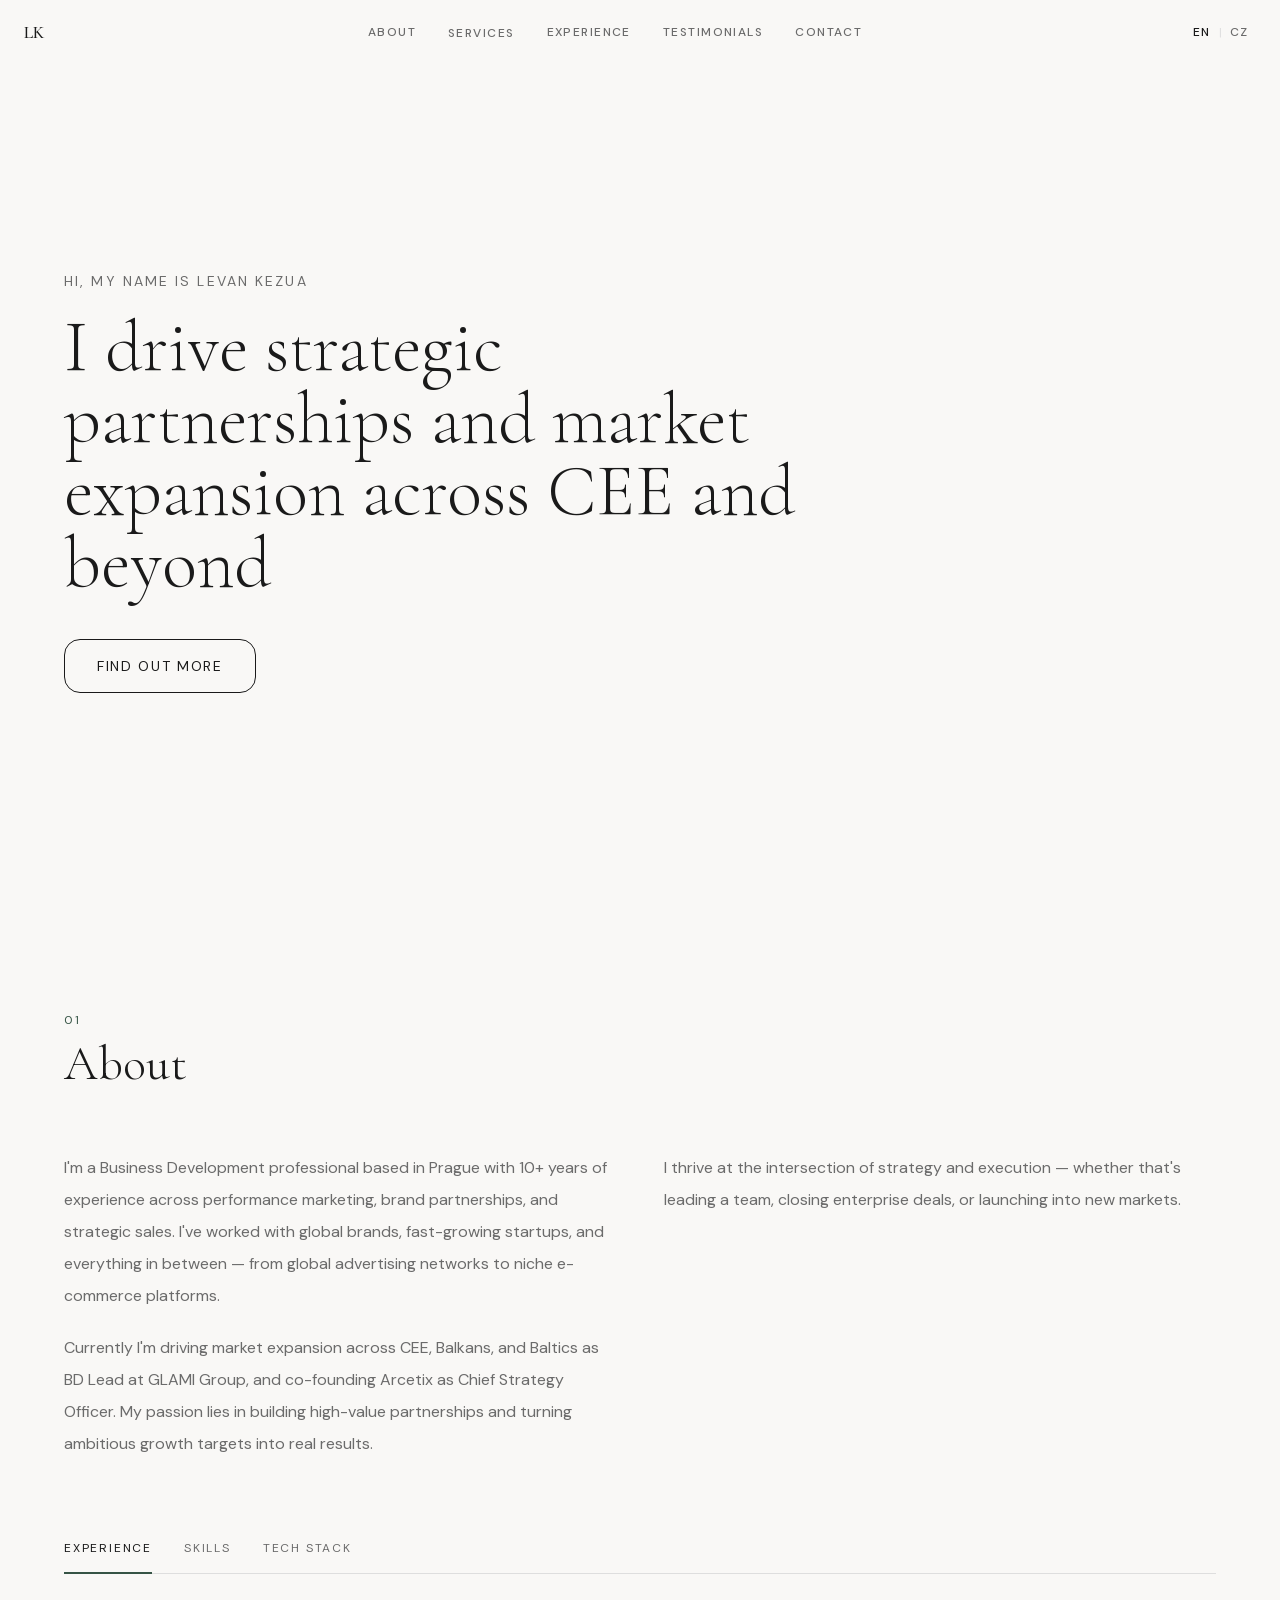
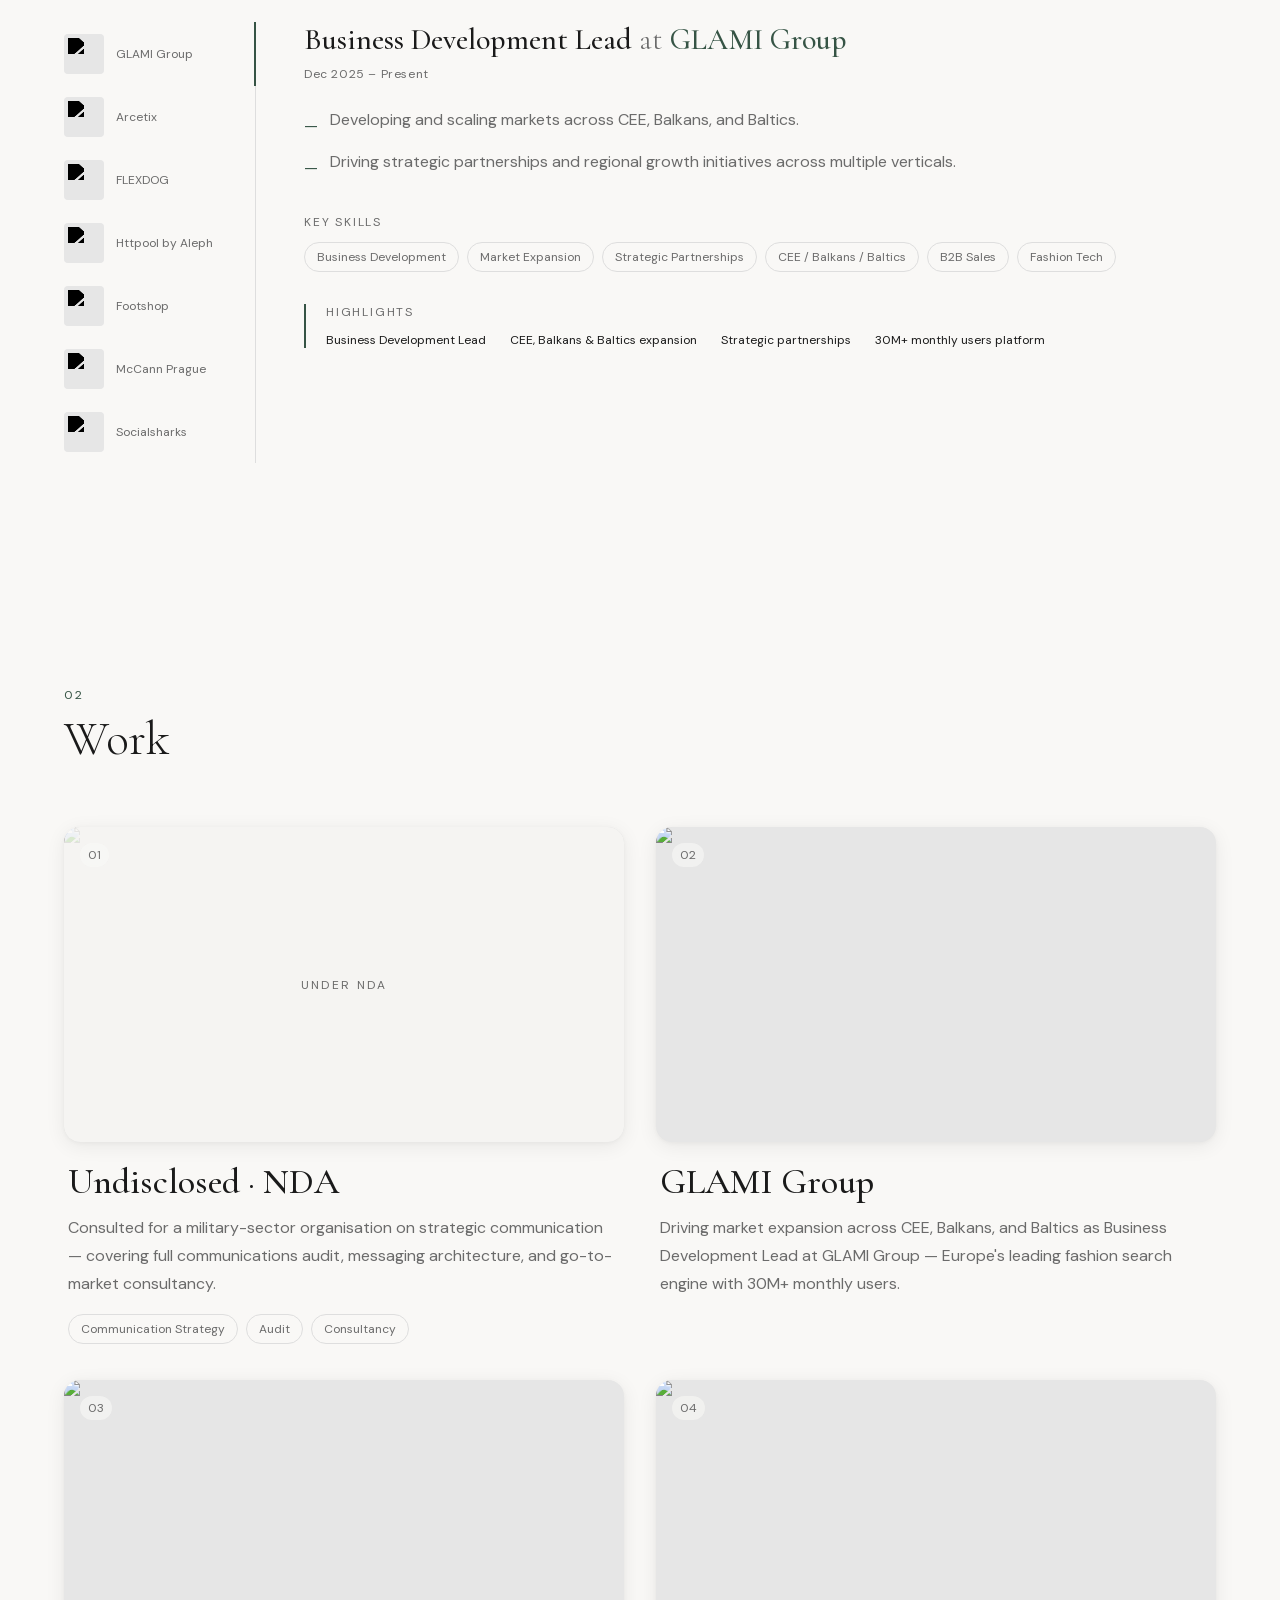
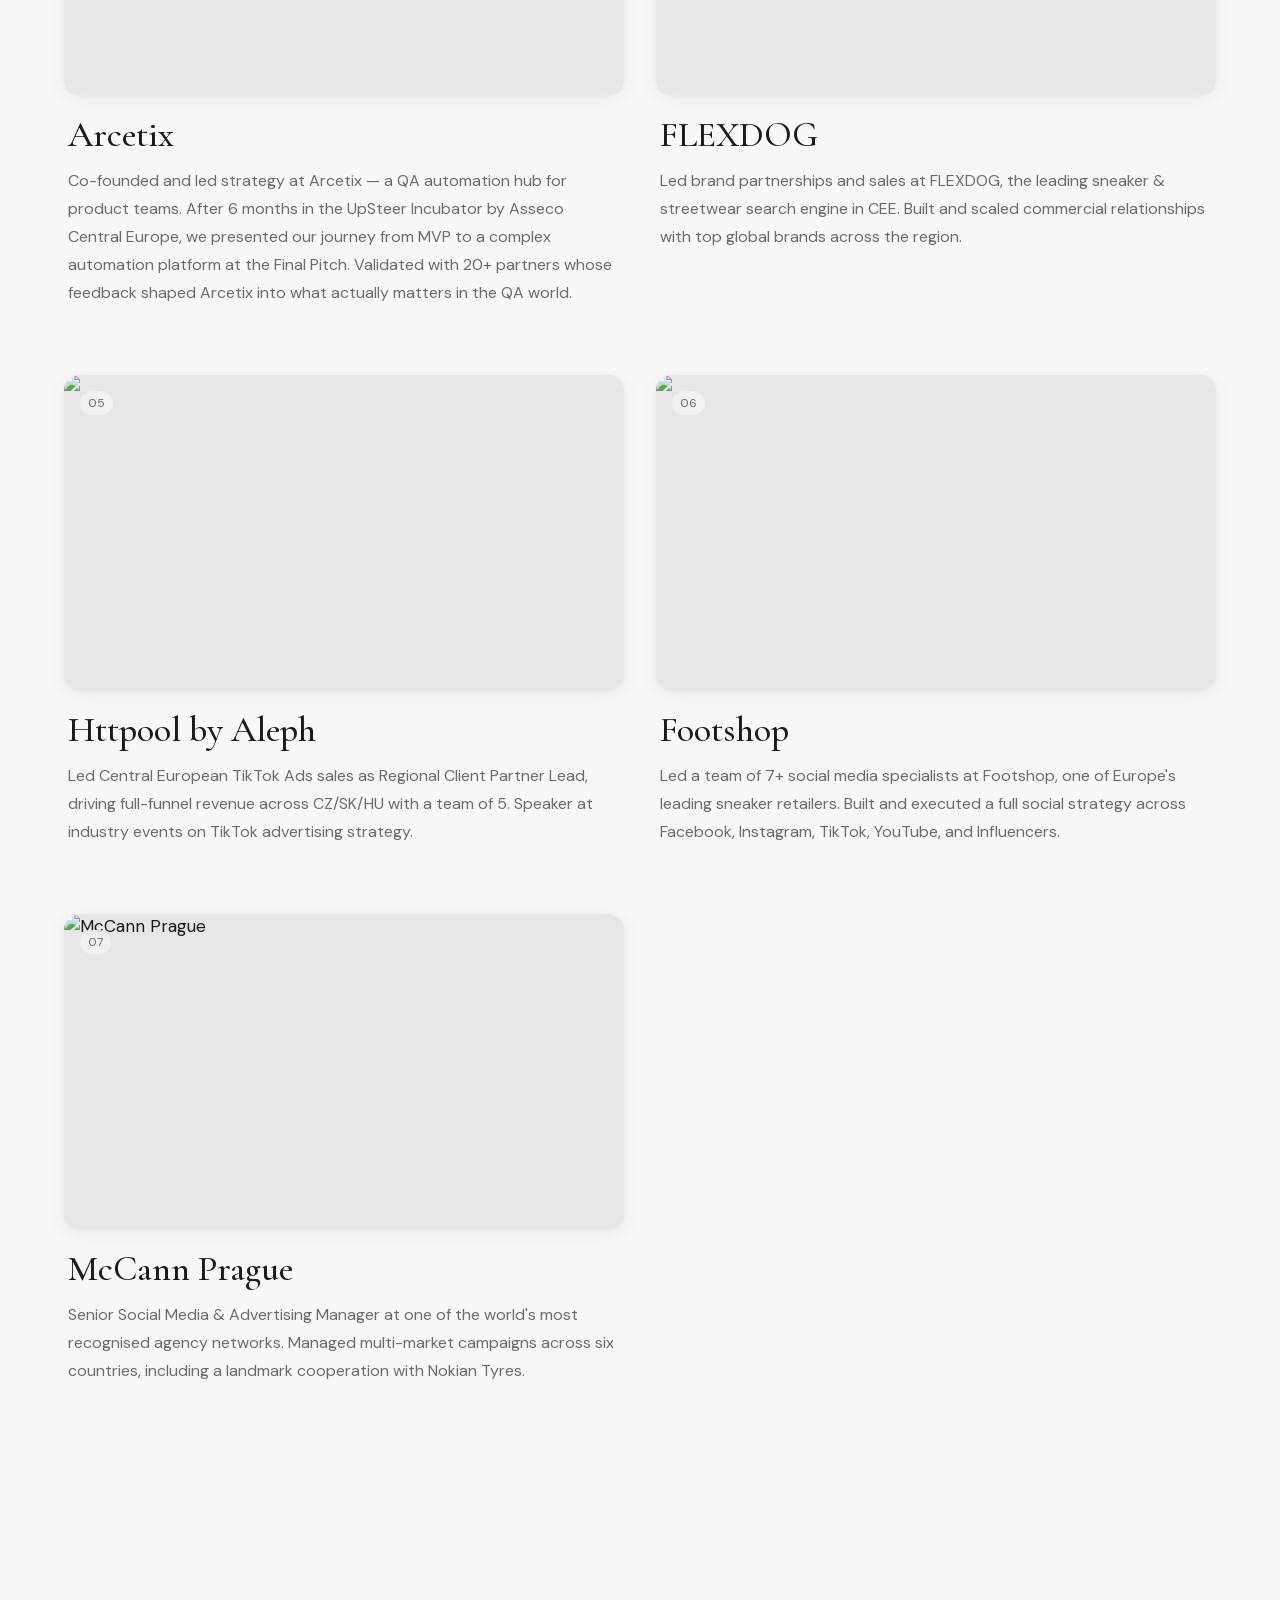
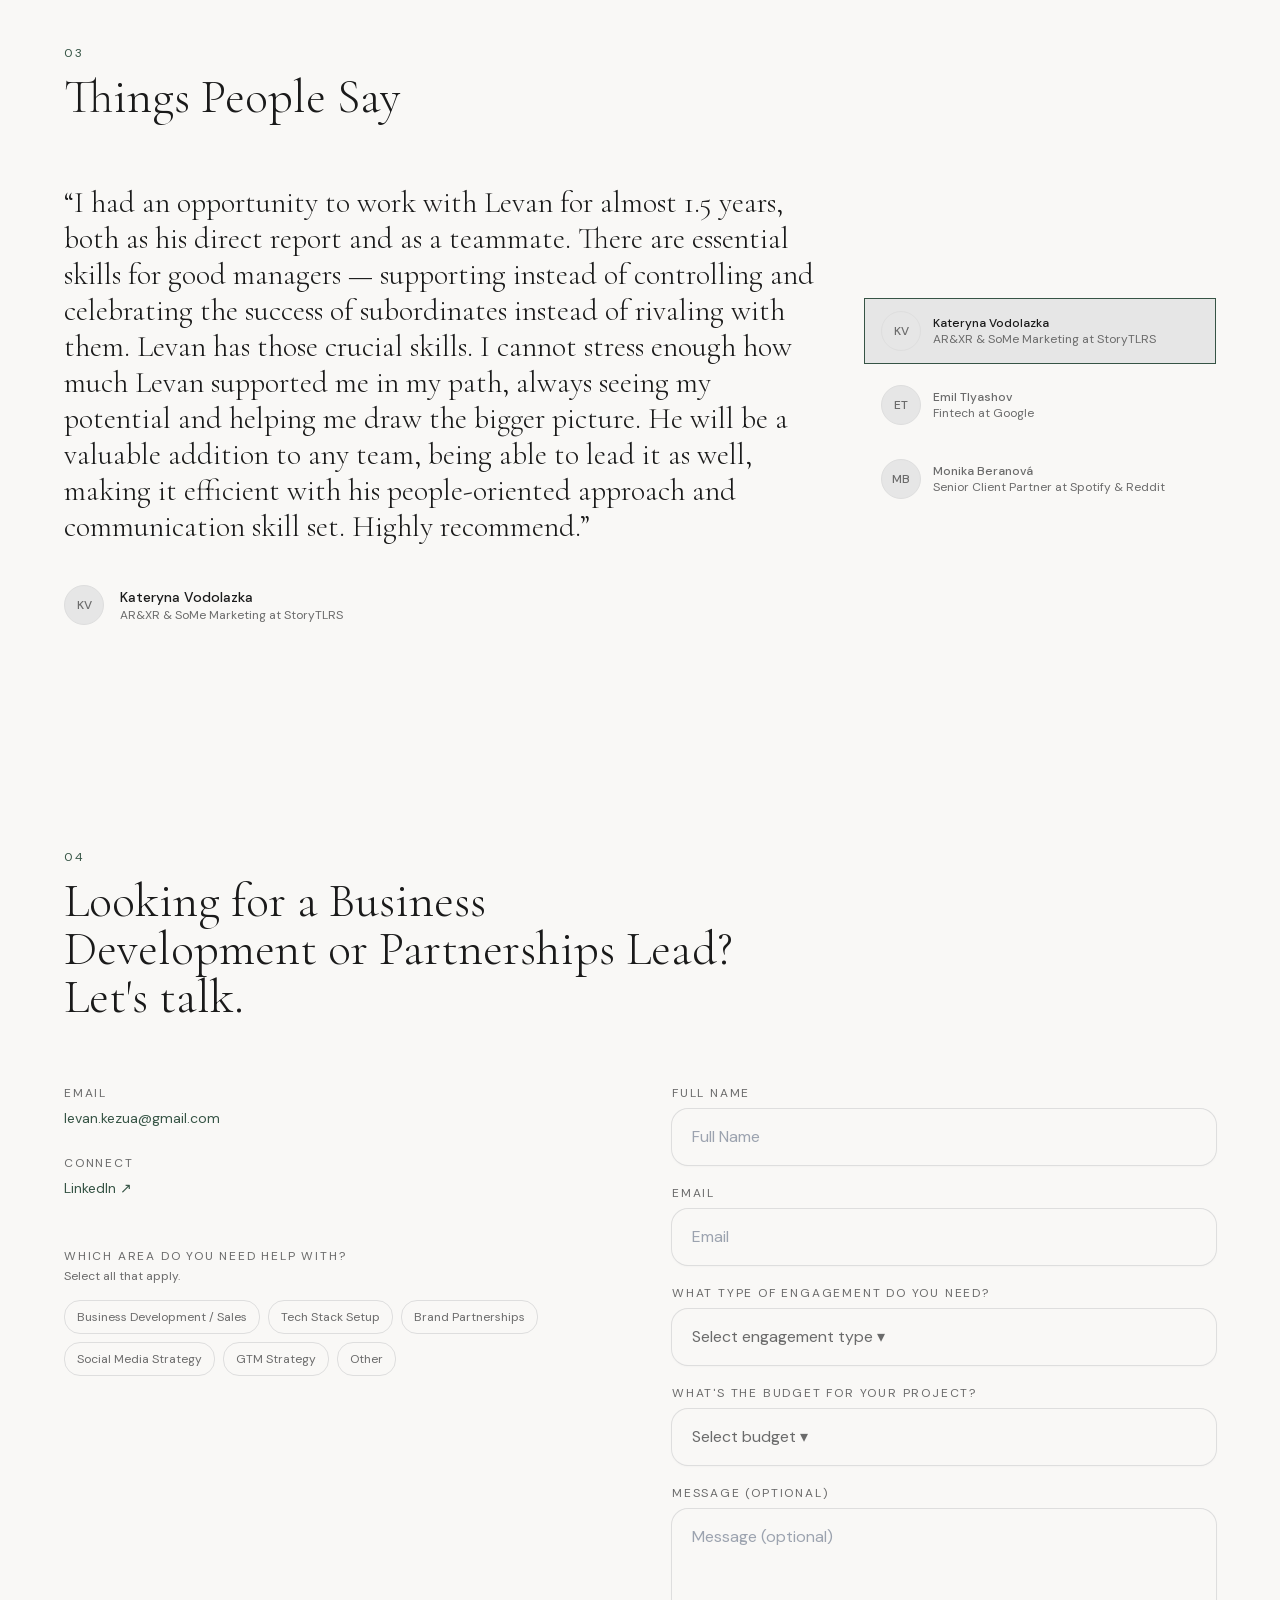
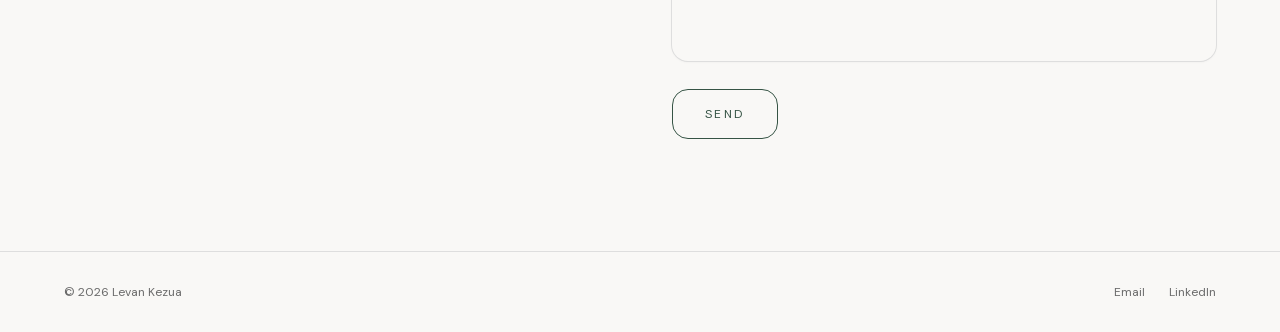
==== commit 0b0b8fe3: "Fix nav order on homepage + match fonts across service pages - Rebuild Macaly: Services now 2nd in n" ====
--- a/index.html
+++ b/index.html
@@ -1,5 +1,5 @@
-<!DOCTYPE html><!--f0FXMpAqMHO484_9oCnz1--><html lang="en"><head><meta charSet="utf-8"/><meta name="viewport" content="width=device-width, initial-scale=1"/><link rel="preload" href="/_next/static/media/01e4147cff8141ee-s.p.7787e134.woff2" as="font" crossorigin="" type="font/woff2"/><link rel="preload" href="/_next/static/media/5c285b27cdda1fe8-s.p.a62025f2.woff2" as="font" crossorigin="" type="font/woff2"/><link rel="preload" href="/_next/static/media/8bd76523131fa0fc-s.p.eb17b6b9.woff2" as="font" crossorigin="" type="font/woff2"/><link rel="stylesheet" href="/_next/static/chunks/d21a6bd48c92c5a0.css" data-precedence="next"/><link rel="preload" as="script" fetchPriority="low" href="/_next/static/chunks/21a0a4061f3ab64d.js"/><script src="/_next/static/chunks/bb4cde4c2d1fa06f.js" async=""></script><script src="/_next/static/chunks/c14890ef0997f7e6.js" async=""></script><script src="/_next/static/chunks/turbopack-ded047b4ae3e6ab7.js" async=""></script><script src="/_next/static/chunks/ff1a16fafef87110.js" async=""></script><script src="/_next/static/chunks/d2be314c3ece3fbe.js" async=""></script><script src="/_next/static/chunks/02f8b06b94f80ea2.js" async=""></script><meta name="next-size-adjust" content=""/><title>Levan Kezua — Business Development &amp; Partnerships Lead</title><meta name="description" content="Personal portfolio of Levan Kezua — BD Lead at GLAMI Group and Co-Founder of Arcetix. 10+ years driving strategic partnerships, market expansion, and commercial growth across CEE, Balkans, and Baltics."/><meta property="og:title" content="Levan Kezua — Business Development &amp; Partnerships Lead"/><meta property="og:description" content="Personal portfolio of Levan Kezua — BD Lead at GLAMI Group and Co-Founder of Arcetix. 10+ years driving strategic partnerships, market expansion, and commercial growth across CEE, Balkans, and Baltics."/><meta property="og:image" content="https://assets.macaly-user-data.dev/ctfsug9xjnqmdvysqy8qe566/crkg6wz7cm8f6ym7t1kfv9x4/0owWqYGFWteJQqI5g6o-Q/generated-Kk2_73GG.jpeg"/><meta property="og:type" content="website"/><meta name="twitter:card" content="summary_large_image"/><meta name="twitter:title" content="Levan Kezua — Business Development &amp; Partnerships Lead"/><meta name="twitter:description" content="Personal portfolio of Levan Kezua — BD Lead at GLAMI Group and Co-Founder of Arcetix. 10+ years driving strategic partnerships, market expansion, and commercial growth across CEE, Balkans, and Baltics."/><meta name="twitter:image" content="https://assets.macaly-user-data.dev/ctfsug9xjnqmdvysqy8qe566/crkg6wz7cm8f6ym7t1kfv9x4/0owWqYGFWteJQqI5g6o-Q/generated-Kk2_73GG.jpeg"/><link rel="icon" href="/favicon.ico?favicon.3b96115d.ico" sizes="48x48" type="image/x-icon"/><script src="/_next/static/chunks/a6dad97d9634a72d.js" noModule=""></script></head><body class="cormorant_garamond_e34bbed9-module__x7kdfW__variable dm_sans_79d9740c-module__8xworW__variable antialiased font-sans"><div hidden=""><!--$--><!--/$--></div><main class="min-h-screen bg-background text-foreground"><header class="fixed top-0 left-0 right-0 z-50 transition-all duration-300 bg-transparent"><div class="max-w-7xl mx-auto px-6 h-16 flex items-center justify-between"><a href="#" class="font-display text-lg font-medium tracking-wide text-foreground hover:text-gold transition-colors">LK</a><nav class="hidden md:flex items-center gap-8"><a href="#about" class="text-xs font-sans font-medium tracking-[0.12em] text-muted-foreground hover:text-foreground transition-colors duration-200">ABOUT</a><a href="#experience" class="text-xs font-sans font-medium tracking-[0.12em] text-muted-foreground hover:text-foreground transition-colors duration-200">EXPERIENCE</a><a href="#testimonials" class="text-xs font-sans font-medium tracking-[0.12em] text-muted-foreground hover:text-foreground transition-colors duration-200">TESTIMONIALS</a><a href="#contact" class="text-xs font-sans font-medium tracking-[0.12em] text-muted-foreground hover:text-foreground transition-colors duration-200">CONTACT</a><div class="relative"><a href="/services.html" class="text-xs font-sans font-medium tracking-[0.12em] text-muted-foreground hover:text-foreground transition-colors duration-200">SERVICES</a></div></nav><div class="flex items-center gap-4"><div class="flex items-center"><button class="text-xs font-sans font-medium tracking-widest px-2 py-1 transition-colors text-foreground">EN</button><span class="text-border text-xs">|</span><button class="text-xs font-sans font-medium tracking-widest px-2 py-1 transition-colors text-muted-foreground hover:text-foreground">CZ</button></div><button class="md:hidden flex flex-col gap-1.5 p-1" aria-label="Toggle menu"><span class="block w-5 h-px bg-foreground transition-transform duration-300 "></span><span class="block w-5 h-px bg-foreground transition-opacity duration-300 "></span><span class="block w-5 h-px bg-foreground transition-transform duration-300 "></span></button></div></div></header><section class="min-h-screen flex flex-col justify-center pt-16 px-6 md:px-16 max-w-7xl mx-auto"><div class="max-w-3xl"><p class="font-sans text-sm tracking-[0.15em] text-muted-foreground mb-5 uppercase">Hi, my name is Levan Kezua</p><h1 class="font-display text-5xl md:text-6xl lg:text-7xl font-light leading-[1.08] text-foreground mb-10">I drive strategic partnerships and market expansion across CEE and beyond</h1><a href="#about" class="inline-block border border-foreground text-foreground font-sans text-sm tracking-[0.12em] uppercase px-8 py-4 rounded-2xl hover:bg-foreground hover:text-background transition-all duration-300">Find Out More</a></div></section><section id="about" class="py-28 px-6 md:px-16 max-w-7xl mx-auto"><div class="mb-16"><p class="font-sans text-xs tracking-[0.2em] uppercase text-gold mb-3">01</p><h2 class="font-display text-4xl md:text-5xl font-light text-foreground">About</h2></div><div class="grid md:grid-cols-2 gap-12 mb-20"><div class="space-y-5"><p class="font-sans text-base leading-8 text-muted-foreground">I&#x27;m a Business Development professional based in Prague with 10+ years of experience across performance marketing, brand partnerships, and strategic sales. I&#x27;ve worked with global brands, fast-growing startups, and everything in between — from global advertising networks to niche e-commerce platforms.</p><p class="font-sans text-base leading-8 text-muted-foreground">Currently I&#x27;m driving market expansion across CEE, Balkans, and Baltics as BD Lead at GLAMI Group, and co-founding Arcetix as Chief Strategy Officer. My passion lies in building high-value partnerships and turning ambitious growth targets into real results.</p></div><div><p class="font-sans text-base leading-8 text-muted-foreground">I thrive at the intersection of strategy and execution — whether that&#x27;s leading a team, closing enterprise deals, or launching into new markets.</p></div></div><div id="experience" class="border-b border-border mb-12"><div class="flex gap-8"><button class="font-sans text-xs tracking-[0.15em] uppercase pb-4 border-b-2 transition-all duration-200 -mb-px border-gold text-foreground">Experience</button><button class="font-sans text-xs tracking-[0.15em] uppercase pb-4 border-b-2 transition-all duration-200 -mb-px border-transparent text-muted-foreground hover:text-foreground">Skills</button><button class="font-sans text-xs tracking-[0.15em] uppercase pb-4 border-b-2 transition-all duration-200 -mb-px border-transparent text-muted-foreground hover:text-foreground">Tech Stack</button></div></div><div class="flex gap-0 flex-col md:flex-row"><div class="flex md:flex-col gap-0 overflow-x-auto md:overflow-visible md:w-48 shrink-0 border-b md:border-b-0 md:border-r border-border mb-8 md:mb-0 md:mr-12"><button class="flex items-center md:justify-start gap-3 px-0 py-4 md:py-3 pr-6 md:pr-8 border-b-2 md:border-b-0 md:border-r-2 -mb-px md:-mr-px transition-all duration-200 shrink-0 border-gold"><div class="w-10 h-10 relative flex items-center justify-center bg-surface-2 rounded p-1 shrink-0"><img alt="GLAMI Group" loading="lazy" width="32" height="32" decoding="async" data-nimg="1" class="object-contain max-h-8 w-auto" style="color:transparent;filter:brightness(0)" src="https://levankezua.com/logos/glami.svg"/></div><span class="hidden md:block font-sans text-xs text-muted-foreground whitespace-nowrap">GLAMI Group</span></button><button class="flex items-center md:justify-start gap-3 px-0 py-4 md:py-3 pr-6 md:pr-8 border-b-2 md:border-b-0 md:border-r-2 -mb-px md:-mr-px transition-all duration-200 shrink-0 border-transparent hover:border-muted"><div class="w-10 h-10 relative flex items-center justify-center bg-surface-2 rounded p-1 shrink-0"><img alt="Arcetix" loading="lazy" width="32" height="32" decoding="async" data-nimg="1" class="object-contain max-h-8 w-auto" style="color:transparent;filter:brightness(0)" src="https://levankezua.com/logos/arcetix.svg"/></div><span class="hidden md:block font-sans text-xs text-muted-foreground whitespace-nowrap">Arcetix</span></button><button class="flex items-center md:justify-start gap-3 px-0 py-4 md:py-3 pr-6 md:pr-8 border-b-2 md:border-b-0 md:border-r-2 -mb-px md:-mr-px transition-all duration-200 shrink-0 border-transparent hover:border-muted"><div class="w-10 h-10 relative flex items-center justify-center bg-surface-2 rounded p-1 shrink-0"><img alt="FLEXDOG" loading="lazy" width="32" height="32" decoding="async" data-nimg="1" class="object-contain max-h-8 w-auto" style="color:transparent;filter:brightness(0)" src="https://levankezua.com/logos/flexdog.png"/></div><span class="hidden md:block font-sans text-xs text-muted-foreground whitespace-nowrap">FLEXDOG</span></button><button class="flex items-center md:justify-start gap-3 px-0 py-4 md:py-3 pr-6 md:pr-8 border-b-2 md:border-b-0 md:border-r-2 -mb-px md:-mr-px transition-all duration-200 shrink-0 border-transparent hover:border-muted"><div class="w-10 h-10 relative flex items-center justify-center bg-surface-2 rounded p-1 shrink-0"><img alt="Httpool by Aleph" loading="lazy" width="32" height="32" decoding="async" data-nimg="1" class="object-contain max-h-8 w-auto" style="color:transparent;filter:brightness(0)" src="https://levankezua.com/logos/httpool.svg"/></div><span class="hidden md:block font-sans text-xs text-muted-foreground whitespace-nowrap">Httpool by Aleph</span></button><button class="flex items-center md:justify-start gap-3 px-0 py-4 md:py-3 pr-6 md:pr-8 border-b-2 md:border-b-0 md:border-r-2 -mb-px md:-mr-px transition-all duration-200 shrink-0 border-transparent hover:border-muted"><div class="w-10 h-10 relative flex items-center justify-center bg-surface-2 rounded p-1 shrink-0"><img alt="Footshop" loading="lazy" width="32" height="32" decoding="async" data-nimg="1" class="object-contain max-h-8 w-auto" style="color:transparent;filter:brightness(0)" src="https://levankezua.com/logos/footshop.png"/></div><span class="hidden md:block font-sans text-xs text-muted-foreground whitespace-nowrap">Footshop</span></button><button class="flex items-center md:justify-start gap-3 px-0 py-4 md:py-3 pr-6 md:pr-8 border-b-2 md:border-b-0 md:border-r-2 -mb-px md:-mr-px transition-all duration-200 shrink-0 border-transparent hover:border-muted"><div class="w-10 h-10 relative flex items-center justify-center bg-surface-2 rounded p-1 shrink-0"><img alt="McCann Prague" loading="lazy" width="32" height="32" decoding="async" data-nimg="1" class="object-contain max-h-8 w-auto" style="color:transparent;filter:brightness(0)" src="https://levankezua.com/logos/mccann.png"/></div><span class="hidden md:block font-sans text-xs text-muted-foreground whitespace-nowrap">McCann Prague</span></button><button class="flex items-center md:justify-start gap-3 px-0 py-4 md:py-3 pr-6 md:pr-8 border-b-2 md:border-b-0 md:border-r-2 -mb-px md:-mr-px transition-all duration-200 shrink-0 border-transparent hover:border-muted"><div class="w-10 h-10 relative flex items-center justify-center bg-surface-2 rounded p-1 shrink-0"><img alt="Socialsharks" loading="lazy" width="32" height="32" decoding="async" data-nimg="1" class="object-contain max-h-8 w-auto" style="color:transparent;filter:brightness(0)" src="https://levankezua.com/logos/socialsharks.png"/></div><span class="hidden md:block font-sans text-xs text-muted-foreground whitespace-nowrap">Socialsharks</span></button></div><div class="flex-1"><div class="flex flex-col md:flex-row md:items-start md:justify-between gap-2 mb-6"><div><h3 class="font-display text-2xl md:text-3xl font-medium text-foreground">Business Development Lead<!-- --> <span class="font-light text-muted-foreground">at </span><a href="https://glami.cz/" target="_blank" rel="noopener noreferrer" class="text-gold hover:underline">GLAMI Group</a></h3><p class="font-sans text-xs tracking-wider text-muted-foreground mt-2">Dec 2025 – Present</p></div></div><ul class="space-y-2 mb-8"><li class="flex gap-3 font-sans text-base text-muted-foreground leading-7"><span class="text-gold mt-1.5 shrink-0">—</span>Developing and scaling markets across CEE, Balkans, and Baltics.</li><li class="flex gap-3 font-sans text-base text-muted-foreground leading-7"><span class="text-gold mt-1.5 shrink-0">—</span>Driving strategic partnerships and regional growth initiatives across multiple verticals.</li></ul><div class="mb-8"><p class="font-sans text-xs tracking-[0.15em] uppercase text-muted-foreground mb-3">Key Skills</p><div class="flex flex-wrap gap-2"><span class="font-sans text-xs px-3 py-1.5 border border-border text-muted-foreground rounded-full">Business Development</span><span class="font-sans text-xs px-3 py-1.5 border border-border text-muted-foreground rounded-full">Market Expansion</span><span class="font-sans text-xs px-3 py-1.5 border border-border text-muted-foreground rounded-full">Strategic Partnerships</span><span class="font-sans text-xs px-3 py-1.5 border border-border text-muted-foreground rounded-full">CEE / Balkans / Baltics</span><span class="font-sans text-xs px-3 py-1.5 border border-border text-muted-foreground rounded-full">B2B Sales</span><span class="font-sans text-xs px-3 py-1.5 border border-border text-muted-foreground rounded-full">Fashion Tech</span></div></div><div class="border-l-2 border-gold pl-5"><p class="font-sans text-xs tracking-[0.15em] uppercase text-muted-foreground mb-3">Highlights</p><div class="flex flex-wrap gap-x-6 gap-y-1"><span class="font-sans text-xs text-foreground">Business Development Lead</span><span class="font-sans text-xs text-foreground">CEE, Balkans &amp; Baltics expansion</span><span class="font-sans text-xs text-foreground">Strategic partnerships</span><span class="font-sans text-xs text-foreground">30M+ monthly users platform</span></div></div></div></div></section><section id="work" class="py-28 px-6 md:px-16 max-w-7xl mx-auto"><div class="mb-16"><p class="font-sans text-xs tracking-[0.2em] uppercase text-gold mb-3">02</p><h2 class="font-display text-4xl md:text-5xl font-light text-foreground">Work</h2></div><div class="grid md:grid-cols-2 gap-8"><div class="group flex flex-col"><div class="relative w-full aspect-[16/9] bg-surface-2 overflow-hidden rounded-2xl shadow-card"><img alt="Undisclosed · NDA" loading="lazy" decoding="async" data-nimg="fill" class="object-cover transition-transform duration-500 group-hover:scale-105" style="position:absolute;height:100%;width:100%;left:0;top:0;right:0;bottom:0;color:transparent" src="https://levankezua.com/work-nda.jpg"/><div class="absolute inset-0 bg-background/80 flex items-center justify-center rounded-2xl"><span class="font-sans text-xs text-muted-foreground tracking-[0.2em] uppercase">Under NDA</span></div><span class="absolute top-4 left-4 font-sans text-xs text-muted-foreground bg-background/60 backdrop-blur-sm px-2 py-1 rounded-full">01</span></div><div class="p-1 pt-5"><h3 class="font-display text-3xl md:text-4xl font-medium text-foreground group-hover:text-gold transition-colors mb-3 leading-tight">Undisclosed · NDA</h3><p class="font-sans text-base text-muted-foreground leading-7">Consulted for a military-sector organisation on strategic communication — covering full communications audit, messaging architecture, and go-to-market consultancy.</p><div class="flex flex-wrap gap-2 mt-4"><span class="font-sans text-xs px-3 py-1.5 border border-border text-muted-foreground rounded-full">Communication Strategy</span><span class="font-sans text-xs px-3 py-1.5 border border-border text-muted-foreground rounded-full">Audit</span><span class="font-sans text-xs px-3 py-1.5 border border-border text-muted-foreground rounded-full">Consultancy</span></div></div></div><a href="https://glami.cz/" target="_blank" rel="noopener noreferrer" class="group flex flex-col"><div class="relative w-full aspect-[16/9] bg-surface-2 overflow-hidden rounded-2xl shadow-card"><img alt="GLAMI Group" loading="lazy" decoding="async" data-nimg="fill" class="object-cover transition-transform duration-500 group-hover:scale-105" style="position:absolute;height:100%;width:100%;left:0;top:0;right:0;bottom:0;color:transparent" src="https://levankezua.com/work-glami.jpg"/><span class="absolute top-4 left-4 font-sans text-xs text-muted-foreground bg-background/60 backdrop-blur-sm px-2 py-1 rounded-full">02</span></div><div class="p-1 pt-5"><h3 class="font-display text-3xl md:text-4xl font-medium text-foreground group-hover:text-gold transition-colors mb-3 leading-tight">GLAMI Group</h3><p class="font-sans text-base text-muted-foreground leading-7">Driving market expansion across CEE, Balkans, and Baltics as Business Development Lead at GLAMI Group — Europe&#x27;s leading fashion search engine with 30M+ monthly users.</p><p class="font-sans text-xs text-gold tracking-[0.12em] uppercase mt-4 opacity-0 group-hover:opacity-100 transition-opacity">View project →</p></div></a><a href="https://arcetix.com/" target="_blank" rel="noopener noreferrer" class="group flex flex-col"><div class="relative w-full aspect-[16/9] bg-surface-2 overflow-hidden rounded-2xl shadow-card"><img alt="Arcetix" loading="lazy" decoding="async" data-nimg="fill" class="object-cover transition-transform duration-500 group-hover:scale-105" style="position:absolute;height:100%;width:100%;left:0;top:0;right:0;bottom:0;color:transparent" src="https://levankezua.com/work-arcetix.jpg"/><span class="absolute top-4 left-4 font-sans text-xs text-muted-foreground bg-background/60 backdrop-blur-sm px-2 py-1 rounded-full">03</span></div><div class="p-1 pt-5"><h3 class="font-display text-3xl md:text-4xl font-medium text-foreground group-hover:text-gold transition-colors mb-3 leading-tight">Arcetix</h3><p class="font-sans text-base text-muted-foreground leading-7">Co-founded and led strategy at Arcetix — a QA automation hub for product teams. After 6 months in the UpSteer Incubator by Asseco Central Europe, we presented our journey from MVP to a complex automation platform at the Final Pitch.
+<!DOCTYPE html><!--EVI190lNKr2JtR_YK_BBG--><html lang="en"><head><meta charSet="utf-8"/><meta name="viewport" content="width=device-width, initial-scale=1"/><link rel="preload" href="/_next/static/media/01e4147cff8141ee-s.p.7787e134.woff2" as="font" crossorigin="" type="font/woff2"/><link rel="preload" href="/_next/static/media/5c285b27cdda1fe8-s.p.a62025f2.woff2" as="font" crossorigin="" type="font/woff2"/><link rel="preload" href="/_next/static/media/8bd76523131fa0fc-s.p.eb17b6b9.woff2" as="font" crossorigin="" type="font/woff2"/><link rel="stylesheet" href="/_next/static/chunks/d21a6bd48c92c5a0.css" data-precedence="next"/><link rel="preload" as="script" fetchPriority="low" href="/_next/static/chunks/21a0a4061f3ab64d.js"/><script src="/_next/static/chunks/bb4cde4c2d1fa06f.js" async=""></script><script src="/_next/static/chunks/c14890ef0997f7e6.js" async=""></script><script src="/_next/static/chunks/turbopack-ded047b4ae3e6ab7.js" async=""></script><script src="/_next/static/chunks/ff1a16fafef87110.js" async=""></script><script src="/_next/static/chunks/d2be314c3ece3fbe.js" async=""></script><script src="/_next/static/chunks/2670688345e20a87.js" async=""></script><meta name="next-size-adjust" content=""/><title>Levan Kezua — Business Development &amp; Partnerships Lead</title><meta name="description" content="Personal portfolio of Levan Kezua — BD Lead at GLAMI Group and Co-Founder of Arcetix. 10+ years driving strategic partnerships, market expansion, and commercial growth across CEE, Balkans, and Baltics."/><meta property="og:title" content="Levan Kezua — Business Development &amp; Partnerships Lead"/><meta property="og:description" content="Personal portfolio of Levan Kezua — BD Lead at GLAMI Group and Co-Founder of Arcetix. 10+ years driving strategic partnerships, market expansion, and commercial growth across CEE, Balkans, and Baltics."/><meta property="og:image" content="https://assets.macaly-user-data.dev/ctfsug9xjnqmdvysqy8qe566/crkg6wz7cm8f6ym7t1kfv9x4/0owWqYGFWteJQqI5g6o-Q/generated-Kk2_73GG.jpeg"/><meta property="og:type" content="website"/><meta name="twitter:card" content="summary_large_image"/><meta name="twitter:title" content="Levan Kezua — Business Development &amp; Partnerships Lead"/><meta name="twitter:description" content="Personal portfolio of Levan Kezua — BD Lead at GLAMI Group and Co-Founder of Arcetix. 10+ years driving strategic partnerships, market expansion, and commercial growth across CEE, Balkans, and Baltics."/><meta name="twitter:image" content="https://assets.macaly-user-data.dev/ctfsug9xjnqmdvysqy8qe566/crkg6wz7cm8f6ym7t1kfv9x4/0owWqYGFWteJQqI5g6o-Q/generated-Kk2_73GG.jpeg"/><link rel="icon" href="/favicon.ico?favicon.3b96115d.ico" sizes="48x48" type="image/x-icon"/><script src="/_next/static/chunks/a6dad97d9634a72d.js" noModule=""></script></head><body class="cormorant_garamond_e34bbed9-module__x7kdfW__variable dm_sans_79d9740c-module__8xworW__variable antialiased font-sans"><div hidden=""><!--$--><!--/$--></div><main class="min-h-screen bg-background text-foreground"><header class="fixed top-0 left-0 right-0 z-50 transition-all duration-300 bg-transparent"><div class="max-w-7xl mx-auto px-6 h-16 flex items-center justify-between"><a href="#" class="font-display text-lg font-medium tracking-wide text-foreground hover:text-gold transition-colors">LK</a><nav class="hidden md:flex items-center gap-8"><a href="#about" class="text-xs font-sans font-medium tracking-[0.12em] text-muted-foreground hover:text-foreground transition-colors duration-200 uppercase">ABOUT</a><div class="relative"><a href="/services.html" class="text-xs font-sans font-medium tracking-[0.12em] text-muted-foreground hover:text-foreground transition-colors duration-200 uppercase">SERVICES</a></div><a href="#experience" class="text-xs font-sans font-medium tracking-[0.12em] text-muted-foreground hover:text-foreground transition-colors duration-200 uppercase">EXPERIENCE</a><a href="#testimonials" class="text-xs font-sans font-medium tracking-[0.12em] text-muted-foreground hover:text-foreground transition-colors duration-200 uppercase">TESTIMONIALS</a><a href="#contact" class="text-xs font-sans font-medium tracking-[0.12em] text-muted-foreground hover:text-foreground transition-colors duration-200 uppercase">CONTACT</a></nav><div class="flex items-center gap-4"><div class="flex items-center"><button class="text-xs font-sans font-medium tracking-widest px-2 py-1 transition-colors text-foreground">EN</button><span class="text-border text-xs">|</span><button class="text-xs font-sans font-medium tracking-widest px-2 py-1 transition-colors text-muted-foreground hover:text-foreground">CZ</button></div><button class="md:hidden flex flex-col gap-1.5 p-1" aria-label="Toggle menu"><span class="block w-5 h-px bg-foreground transition-transform duration-300 "></span><span class="block w-5 h-px bg-foreground transition-opacity duration-300 "></span><span class="block w-5 h-px bg-foreground transition-transform duration-300 "></span></button></div></div></header><section class="min-h-screen flex flex-col justify-center pt-16 px-6 md:px-16 max-w-7xl mx-auto"><div class="max-w-3xl"><p class="font-sans text-sm tracking-[0.15em] text-muted-foreground mb-5 uppercase">Hi, my name is Levan Kezua</p><h1 class="font-display text-5xl md:text-6xl lg:text-7xl font-light leading-[1.08] text-foreground mb-10">I drive strategic partnerships and market expansion across CEE and beyond</h1><a href="#about" class="inline-block border border-foreground text-foreground font-sans text-sm tracking-[0.12em] uppercase px-8 py-4 rounded-2xl hover:bg-foreground hover:text-background transition-all duration-300">Find Out More</a></div></section><section id="about" class="py-28 px-6 md:px-16 max-w-7xl mx-auto"><div class="mb-16"><p class="font-sans text-xs tracking-[0.2em] uppercase text-gold mb-3">01</p><h2 class="font-display text-4xl md:text-5xl font-light text-foreground">About</h2></div><div class="grid md:grid-cols-2 gap-12 mb-20"><div class="space-y-5"><p class="font-sans text-base leading-8 text-muted-foreground">I&#x27;m a Business Development professional based in Prague with 10+ years of experience across performance marketing, brand partnerships, and strategic sales. I&#x27;ve worked with global brands, fast-growing startups, and everything in between — from global advertising networks to niche e-commerce platforms.</p><p class="font-sans text-base leading-8 text-muted-foreground">Currently I&#x27;m driving market expansion across CEE, Balkans, and Baltics as BD Lead at GLAMI Group, and co-founding Arcetix as Chief Strategy Officer. My passion lies in building high-value partnerships and turning ambitious growth targets into real results.</p></div><div><p class="font-sans text-base leading-8 text-muted-foreground">I thrive at the intersection of strategy and execution — whether that&#x27;s leading a team, closing enterprise deals, or launching into new markets.</p></div></div><div id="experience" class="border-b border-border mb-12"><div class="flex gap-8"><button class="font-sans text-xs tracking-[0.15em] uppercase pb-4 border-b-2 transition-all duration-200 -mb-px border-gold text-foreground">Experience</button><button class="font-sans text-xs tracking-[0.15em] uppercase pb-4 border-b-2 transition-all duration-200 -mb-px border-transparent text-muted-foreground hover:text-foreground">Skills</button><button class="font-sans text-xs tracking-[0.15em] uppercase pb-4 border-b-2 transition-all duration-200 -mb-px border-transparent text-muted-foreground hover:text-foreground">Tech Stack</button></div></div><div class="flex gap-0 flex-col md:flex-row"><div class="flex md:flex-col gap-0 overflow-x-auto md:overflow-visible md:w-48 shrink-0 border-b md:border-b-0 md:border-r border-border mb-8 md:mb-0 md:mr-12"><button class="flex items-center md:justify-start gap-3 px-0 py-4 md:py-3 pr-6 md:pr-8 border-b-2 md:border-b-0 md:border-r-2 -mb-px md:-mr-px transition-all duration-200 shrink-0 border-gold"><div class="w-10 h-10 relative flex items-center justify-center bg-surface-2 rounded p-1 shrink-0"><img alt="GLAMI Group" loading="lazy" width="32" height="32" decoding="async" data-nimg="1" class="object-contain max-h-8 w-auto" style="color:transparent;filter:brightness(0)" src="https://levankezua.com/logos/glami.svg"/></div><span class="hidden md:block font-sans text-xs text-muted-foreground whitespace-nowrap">GLAMI Group</span></button><button class="flex items-center md:justify-start gap-3 px-0 py-4 md:py-3 pr-6 md:pr-8 border-b-2 md:border-b-0 md:border-r-2 -mb-px md:-mr-px transition-all duration-200 shrink-0 border-transparent hover:border-muted"><div class="w-10 h-10 relative flex items-center justify-center bg-surface-2 rounded p-1 shrink-0"><img alt="Arcetix" loading="lazy" width="32" height="32" decoding="async" data-nimg="1" class="object-contain max-h-8 w-auto" style="color:transparent;filter:brightness(0)" src="https://levankezua.com/logos/arcetix.svg"/></div><span class="hidden md:block font-sans text-xs text-muted-foreground whitespace-nowrap">Arcetix</span></button><button class="flex items-center md:justify-start gap-3 px-0 py-4 md:py-3 pr-6 md:pr-8 border-b-2 md:border-b-0 md:border-r-2 -mb-px md:-mr-px transition-all duration-200 shrink-0 border-transparent hover:border-muted"><div class="w-10 h-10 relative flex items-center justify-center bg-surface-2 rounded p-1 shrink-0"><img alt="FLEXDOG" loading="lazy" width="32" height="32" decoding="async" data-nimg="1" class="object-contain max-h-8 w-auto" style="color:transparent;filter:brightness(0)" src="https://levankezua.com/logos/flexdog.png"/></div><span class="hidden md:block font-sans text-xs text-muted-foreground whitespace-nowrap">FLEXDOG</span></button><button class="flex items-center md:justify-start gap-3 px-0 py-4 md:py-3 pr-6 md:pr-8 border-b-2 md:border-b-0 md:border-r-2 -mb-px md:-mr-px transition-all duration-200 shrink-0 border-transparent hover:border-muted"><div class="w-10 h-10 relative flex items-center justify-center bg-surface-2 rounded p-1 shrink-0"><img alt="Httpool by Aleph" loading="lazy" width="32" height="32" decoding="async" data-nimg="1" class="object-contain max-h-8 w-auto" style="color:transparent;filter:brightness(0)" src="https://levankezua.com/logos/httpool.svg"/></div><span class="hidden md:block font-sans text-xs text-muted-foreground whitespace-nowrap">Httpool by Aleph</span></button><button class="flex items-center md:justify-start gap-3 px-0 py-4 md:py-3 pr-6 md:pr-8 border-b-2 md:border-b-0 md:border-r-2 -mb-px md:-mr-px transition-all duration-200 shrink-0 border-transparent hover:border-muted"><div class="w-10 h-10 relative flex items-center justify-center bg-surface-2 rounded p-1 shrink-0"><img alt="Footshop" loading="lazy" width="32" height="32" decoding="async" data-nimg="1" class="object-contain max-h-8 w-auto" style="color:transparent;filter:brightness(0)" src="https://levankezua.com/logos/footshop.png"/></div><span class="hidden md:block font-sans text-xs text-muted-foreground whitespace-nowrap">Footshop</span></button><button class="flex items-center md:justify-start gap-3 px-0 py-4 md:py-3 pr-6 md:pr-8 border-b-2 md:border-b-0 md:border-r-2 -mb-px md:-mr-px transition-all duration-200 shrink-0 border-transparent hover:border-muted"><div class="w-10 h-10 relative flex items-center justify-center bg-surface-2 rounded p-1 shrink-0"><img alt="McCann Prague" loading="lazy" width="32" height="32" decoding="async" data-nimg="1" class="object-contain max-h-8 w-auto" style="color:transparent;filter:brightness(0)" src="https://levankezua.com/logos/mccann.png"/></div><span class="hidden md:block font-sans text-xs text-muted-foreground whitespace-nowrap">McCann Prague</span></button><button class="flex items-center md:justify-start gap-3 px-0 py-4 md:py-3 pr-6 md:pr-8 border-b-2 md:border-b-0 md:border-r-2 -mb-px md:-mr-px transition-all duration-200 shrink-0 border-transparent hover:border-muted"><div class="w-10 h-10 relative flex items-center justify-center bg-surface-2 rounded p-1 shrink-0"><img alt="Socialsharks" loading="lazy" width="32" height="32" decoding="async" data-nimg="1" class="object-contain max-h-8 w-auto" style="color:transparent;filter:brightness(0)" src="https://levankezua.com/logos/socialsharks.png"/></div><span class="hidden md:block font-sans text-xs text-muted-foreground whitespace-nowrap">Socialsharks</span></button></div><div class="flex-1"><div class="flex flex-col md:flex-row md:items-start md:justify-between gap-2 mb-6"><div><h3 class="font-display text-2xl md:text-3xl font-medium text-foreground">Business Development Lead<!-- --> <span class="font-light text-muted-foreground">at </span><a href="https://glami.cz/" target="_blank" rel="noopener noreferrer" class="text-gold hover:underline">GLAMI Group</a></h3><p class="font-sans text-xs tracking-wider text-muted-foreground mt-2">Dec 2025 – Present</p></div></div><ul class="space-y-2 mb-8"><li class="flex gap-3 font-sans text-base text-muted-foreground leading-7"><span class="text-gold mt-1.5 shrink-0">—</span>Developing and scaling markets across CEE, Balkans, and Baltics.</li><li class="flex gap-3 font-sans text-base text-muted-foreground leading-7"><span class="text-gold mt-1.5 shrink-0">—</span>Driving strategic partnerships and regional growth initiatives across multiple verticals.</li></ul><div class="mb-8"><p class="font-sans text-xs tracking-[0.15em] uppercase text-muted-foreground mb-3">Key Skills</p><div class="flex flex-wrap gap-2"><span class="font-sans text-xs px-3 py-1.5 border border-border text-muted-foreground rounded-full">Business Development</span><span class="font-sans text-xs px-3 py-1.5 border border-border text-muted-foreground rounded-full">Market Expansion</span><span class="font-sans text-xs px-3 py-1.5 border border-border text-muted-foreground rounded-full">Strategic Partnerships</span><span class="font-sans text-xs px-3 py-1.5 border border-border text-muted-foreground rounded-full">CEE / Balkans / Baltics</span><span class="font-sans text-xs px-3 py-1.5 border border-border text-muted-foreground rounded-full">B2B Sales</span><span class="font-sans text-xs px-3 py-1.5 border border-border text-muted-foreground rounded-full">Fashion Tech</span></div></div><div class="border-l-2 border-gold pl-5"><p class="font-sans text-xs tracking-[0.15em] uppercase text-muted-foreground mb-3">Highlights</p><div class="flex flex-wrap gap-x-6 gap-y-1"><span class="font-sans text-xs text-foreground">Business Development Lead</span><span class="font-sans text-xs text-foreground">CEE, Balkans &amp; Baltics expansion</span><span class="font-sans text-xs text-foreground">Strategic partnerships</span><span class="font-sans text-xs text-foreground">30M+ monthly users platform</span></div></div></div></div></section><section id="work" class="py-28 px-6 md:px-16 max-w-7xl mx-auto"><div class="mb-16"><p class="font-sans text-xs tracking-[0.2em] uppercase text-gold mb-3">02</p><h2 class="font-display text-4xl md:text-5xl font-light text-foreground">Work</h2></div><div class="grid md:grid-cols-2 gap-8"><div class="group flex flex-col"><div class="relative w-full aspect-[16/9] bg-surface-2 overflow-hidden rounded-2xl shadow-card"><img alt="Undisclosed · NDA" loading="lazy" decoding="async" data-nimg="fill" class="object-cover transition-transform duration-500 group-hover:scale-105" style="position:absolute;height:100%;width:100%;left:0;top:0;right:0;bottom:0;color:transparent" src="https://levankezua.com/work-nda.jpg"/><div class="absolute inset-0 bg-background/80 flex items-center justify-center rounded-2xl"><span class="font-sans text-xs text-muted-foreground tracking-[0.2em] uppercase">Under NDA</span></div><span class="absolute top-4 left-4 font-sans text-xs text-muted-foreground bg-background/60 backdrop-blur-sm px-2 py-1 rounded-full">01</span></div><div class="p-1 pt-5"><h3 class="font-display text-3xl md:text-4xl font-medium text-foreground group-hover:text-gold transition-colors mb-3 leading-tight">Undisclosed · NDA</h3><p class="font-sans text-base text-muted-foreground leading-7">Consulted for a military-sector organisation on strategic communication — covering full communications audit, messaging architecture, and go-to-market consultancy.</p><div class="flex flex-wrap gap-2 mt-4"><span class="font-sans text-xs px-3 py-1.5 border border-border text-muted-foreground rounded-full">Communication Strategy</span><span class="font-sans text-xs px-3 py-1.5 border border-border text-muted-foreground rounded-full">Audit</span><span class="font-sans text-xs px-3 py-1.5 border border-border text-muted-foreground rounded-full">Consultancy</span></div></div></div><a href="https://glami.cz/" target="_blank" rel="noopener noreferrer" class="group flex flex-col"><div class="relative w-full aspect-[16/9] bg-surface-2 overflow-hidden rounded-2xl shadow-card"><img alt="GLAMI Group" loading="lazy" decoding="async" data-nimg="fill" class="object-cover transition-transform duration-500 group-hover:scale-105" style="position:absolute;height:100%;width:100%;left:0;top:0;right:0;bottom:0;color:transparent" src="https://levankezua.com/work-glami.jpg"/><span class="absolute top-4 left-4 font-sans text-xs text-muted-foreground bg-background/60 backdrop-blur-sm px-2 py-1 rounded-full">02</span></div><div class="p-1 pt-5"><h3 class="font-display text-3xl md:text-4xl font-medium text-foreground group-hover:text-gold transition-colors mb-3 leading-tight">GLAMI Group</h3><p class="font-sans text-base text-muted-foreground leading-7">Driving market expansion across CEE, Balkans, and Baltics as Business Development Lead at GLAMI Group — Europe&#x27;s leading fashion search engine with 30M+ monthly users.</p><p class="font-sans text-xs text-gold tracking-[0.12em] uppercase mt-4 opacity-0 group-hover:opacity-100 transition-opacity">View project →</p></div></a><a href="https://arcetix.com/" target="_blank" rel="noopener noreferrer" class="group flex flex-col"><div class="relative w-full aspect-[16/9] bg-surface-2 overflow-hidden rounded-2xl shadow-card"><img alt="Arcetix" loading="lazy" decoding="async" data-nimg="fill" class="object-cover transition-transform duration-500 group-hover:scale-105" style="position:absolute;height:100%;width:100%;left:0;top:0;right:0;bottom:0;color:transparent" src="https://levankezua.com/work-arcetix.jpg"/><span class="absolute top-4 left-4 font-sans text-xs text-muted-foreground bg-background/60 backdrop-blur-sm px-2 py-1 rounded-full">03</span></div><div class="p-1 pt-5"><h3 class="font-display text-3xl md:text-4xl font-medium text-foreground group-hover:text-gold transition-colors mb-3 leading-tight">Arcetix</h3><p class="font-sans text-base text-muted-foreground leading-7">Co-founded and led strategy at Arcetix — a QA automation hub for product teams. After 6 months in the UpSteer Incubator by Asseco Central Europe, we presented our journey from MVP to a complex automation platform at the Final Pitch.
 
 Validated with 20+ partners whose feedback shaped Arcetix into what actually matters in the QA world.</p><p class="font-sans text-xs text-gold tracking-[0.12em] uppercase mt-4 opacity-0 group-hover:opacity-100 transition-opacity">View project →</p></div></a><a href="https://www.flexdog.com/" target="_blank" rel="noopener noreferrer" class="group flex flex-col"><div class="relative w-full aspect-[16/9] bg-surface-2 overflow-hidden rounded-2xl shadow-card"><img alt="FLEXDOG" loading="lazy" decoding="async" data-nimg="fill" class="object-cover transition-transform duration-500 group-hover:scale-105" style="position:absolute;height:100%;width:100%;left:0;top:0;right:0;bottom:0;color:transparent" src="https://levankezua.com/work-flexdog.jpg"/><span class="absolute top-4 left-4 font-sans text-xs text-muted-foreground bg-background/60 backdrop-blur-sm px-2 py-1 rounded-full">04</span></div><div class="p-1 pt-5"><h3 class="font-display text-3xl md:text-4xl font-medium text-foreground group-hover:text-gold transition-colors mb-3 leading-tight">FLEXDOG</h3><p class="font-sans text-base text-muted-foreground leading-7">Led brand partnerships and sales at FLEXDOG, the leading sneaker &amp; streetwear search engine in CEE. Built and scaled commercial relationships with top global brands across the region.</p><p class="font-sans text-xs text-gold tracking-[0.12em] uppercase mt-4 opacity-0 group-hover:opacity-100 transition-opacity">View project →</p></div></a><a href="https://levankezua.com/httpool" target="_blank" rel="noopener noreferrer" class="group flex flex-col"><div class="relative w-full aspect-[16/9] bg-surface-2 overflow-hidden rounded-2xl shadow-card"><img alt="Httpool by Aleph" loading="lazy" decoding="async" data-nimg="fill" class="object-cover transition-transform duration-500 group-hover:scale-105" style="position:absolute;height:100%;width:100%;left:0;top:0;right:0;bottom:0;color:transparent" src="https://levankezua.com/httpool-main.jpg"/><span class="absolute top-4 left-4 font-sans text-xs text-muted-foreground bg-background/60 backdrop-blur-sm px-2 py-1 rounded-full">05</span></div><div class="p-1 pt-5"><h3 class="font-display text-3xl md:text-4xl font-medium text-foreground group-hover:text-gold transition-colors mb-3 leading-tight">Httpool by Aleph</h3><p class="font-sans text-base text-muted-foreground leading-7">Led Central European TikTok Ads sales as Regional Client Partner Lead, driving full-funnel revenue across CZ/SK/HU with a team of 5. Speaker at industry events on TikTok advertising strategy.</p><p class="font-sans text-xs text-gold tracking-[0.12em] uppercase mt-4 opacity-0 group-hover:opacity-100 transition-opacity">View projects ↗</p></div></a><a href="https://footshop.com/" target="_blank" rel="noopener noreferrer" class="group flex flex-col"><div class="relative w-full aspect-[16/9] bg-surface-2 overflow-hidden rounded-2xl shadow-card"><img alt="Footshop" loading="lazy" decoding="async" data-nimg="fill" class="object-cover transition-transform duration-500 group-hover:scale-105" style="position:absolute;height:100%;width:100%;left:0;top:0;right:0;bottom:0;color:transparent" src="https://levankezua.com/work-footshop.jpg"/><span class="absolute top-4 left-4 font-sans text-xs text-muted-foreground bg-background/60 backdrop-blur-sm px-2 py-1 rounded-full">06</span></div><div class="p-1 pt-5"><h3 class="font-display text-3xl md:text-4xl font-medium text-foreground group-hover:text-gold transition-colors mb-3 leading-tight">Footshop</h3><p class="font-sans text-base text-muted-foreground leading-7">Led a team of 7+ social media specialists at Footshop, one of Europe&#x27;s leading sneaker retailers. Built and executed a full social strategy across Facebook, Instagram, TikTok, YouTube, and Influencers.</p><p class="font-sans text-xs text-gold tracking-[0.12em] uppercase mt-4 opacity-0 group-hover:opacity-100 transition-opacity">View project →</p></div></a><a href="https://mccann.com/" target="_blank" rel="noopener noreferrer" class="group flex flex-col"><div class="relative w-full aspect-[16/9] bg-surface-2 overflow-hidden rounded-2xl shadow-card"><img alt="McCann Prague" loading="lazy" decoding="async" data-nimg="fill" class="object-cover transition-transform duration-500 group-hover:scale-105" style="position:absolute;height:100%;width:100%;left:0;top:0;right:0;bottom:0;color:transparent" src="https://levankezua.com/work-mccann-2.png"/><span class="absolute top-4 left-4 font-sans text-xs text-muted-foreground bg-background/60 backdrop-blur-sm px-2 py-1 rounded-full">07</span></div><div class="p-1 pt-5"><h3 class="font-display text-3xl md:text-4xl font-medium text-foreground group-hover:text-gold transition-colors mb-3 leading-tight">McCann Prague</h3><p class="font-sans text-base text-muted-foreground leading-7">Senior Social Media &amp; Advertising Manager at one of the world&#x27;s most recognised agency networks. Managed multi-market campaigns across six countries, including a landmark cooperation with Nokian Tyres.</p><p class="font-sans text-xs text-gold tracking-[0.12em] uppercase mt-4 opacity-0 group-hover:opacity-100 transition-opacity">View project →</p></div></a></div></section><section id="testimonials" class="py-28 px-6 md:px-16 max-w-7xl mx-auto"><div class="mb-16"><p class="font-sans text-xs tracking-[0.2em] uppercase text-gold mb-3">03</p><h2 class="font-display text-4xl md:text-5xl font-light text-foreground">Things People Say</h2></div><div class="grid md:grid-cols-3 gap-12"><div class="md:col-span-2"><p class="font-display text-2xl md:text-3xl font-light text-foreground leading-snug mb-10">“<!-- -->I had an opportunity to work with Levan for almost 1.5 years, both as his direct report and as a teammate. There are essential skills for good managers — supporting instead of controlling and celebrating the success of subordinates instead of rivaling with them. Levan has those crucial skills. I cannot stress enough how much Levan supported me in my path, always seeing my potential and helping me draw the bigger picture.
 
-He will be a valuable addition to any team, being able to lead it as well, making it efficient with his people-oriented approach and communication skill set. Highly recommend.<!-- -->”</p><div class="flex items-center gap-4"><div class="w-10 h-10 rounded-full bg-surface-2 border border-border flex items-center justify-center shrink-0"><span class="font-sans text-xs font-medium text-muted-foreground uppercase">KV</span></div><div><p class="font-sans text-sm font-medium text-foreground">Kateryna Vodolazka</p><p class="font-sans text-xs text-muted-foreground">AR&amp;XR &amp; SoMe Marketing at StoryTLRS</p></div></div></div><div class="flex flex-col gap-2 justify-center"><button class="flex items-center gap-3 py-3 px-4 border transition-all duration-200 text-left group border-gold bg-surface-2"><div class="w-10 h-10 rounded-full bg-surface-2 border border-border flex items-center justify-center shrink-0"><span class="font-sans text-xs font-medium text-muted-foreground uppercase">KV</span></div><div><p class="font-sans text-xs font-medium transition-colors text-foreground">Kateryna Vodolazka</p><p class="font-sans text-xs text-muted-foreground line-clamp-1">AR&amp;XR &amp; SoMe Marketing at StoryTLRS</p></div></button><button class="flex items-center gap-3 py-3 px-4 border transition-all duration-200 text-left group border-transparent hover:border-border"><div class="w-10 h-10 rounded-full bg-surface-2 border border-border flex items-center justify-center shrink-0"><span class="font-sans text-xs font-medium text-muted-foreground uppercase">ET</span></div><div><p class="font-sans text-xs font-medium transition-colors text-muted-foreground group-hover:text-foreground">Emil Tlyashov</p><p class="font-sans text-xs text-muted-foreground line-clamp-1">Fintech at Google</p></div></button><button class="flex items-center gap-3 py-3 px-4 border transition-all duration-200 text-left group border-transparent hover:border-border"><div class="w-10 h-10 rounded-full bg-surface-2 border border-border flex items-center justify-center shrink-0"><span class="font-sans text-xs font-medium text-muted-foreground uppercase">MB</span></div><div><p class="font-sans text-xs font-medium transition-colors text-muted-foreground group-hover:text-foreground">Monika Beranová</p><p class="font-sans text-xs text-muted-foreground line-clamp-1">Senior Client Partner at Spotify &amp; Reddit</p></div></button></div></div></section><section id="contact" class="py-28 px-6 md:px-16 max-w-7xl mx-auto"><div class="mb-16"><p class="font-sans text-xs tracking-[0.2em] uppercase text-gold mb-3">04</p><h2 class="font-display text-4xl md:text-5xl font-light text-foreground max-w-2xl">Looking for a Business Development or Partnerships Lead? Let&#x27;s talk.</h2></div><div class="grid md:grid-cols-2 gap-16"><div><div class="space-y-6 mb-12"><div><p class="font-sans text-xs tracking-[0.15em] uppercase text-muted-foreground mb-1">Email</p><a href="mailto:levan.kezua@gmail.com" class="font-sans text-sm text-gold hover:underline">levan.kezua@gmail.com</a></div><div><p class="font-sans text-xs tracking-[0.15em] uppercase text-muted-foreground mb-1">Connect</p><a href="https://linkedin.com/in/levankezua" target="_blank" rel="noopener noreferrer" class="font-sans text-sm text-gold hover:underline">LinkedIn ↗</a></div></div><div class="mb-8"><p class="font-sans text-xs tracking-[0.15em] uppercase text-muted-foreground mb-1">Which area do you need help with?</p><p class="font-sans text-xs text-muted-foreground mb-4">Select all that apply.</p><div class="flex flex-wrap gap-2"><button type="button" class="font-sans text-xs px-3 py-2 border rounded-2xl transition-all duration-200 border-border text-muted-foreground hover:border-gold/60">Business Development / Sales</button><button type="button" class="font-sans text-xs px-3 py-2 border rounded-2xl transition-all duration-200 border-border text-muted-foreground hover:border-gold/60">Tech Stack Setup</button><button type="button" class="font-sans text-xs px-3 py-2 border rounded-2xl transition-all duration-200 border-border text-muted-foreground hover:border-gold/60">Brand Partnerships</button><button type="button" class="font-sans text-xs px-3 py-2 border rounded-2xl transition-all duration-200 border-border text-muted-foreground hover:border-gold/60">Social Media Strategy</button><button type="button" class="font-sans text-xs px-3 py-2 border rounded-2xl transition-all duration-200 border-border text-muted-foreground hover:border-gold/60">GTM Strategy</button><button type="button" class="font-sans text-xs px-3 py-2 border rounded-2xl transition-all duration-200 border-border text-muted-foreground hover:border-gold/60">Other</button></div></div></div><div><form class="space-y-5"><div><label class="font-sans text-xs tracking-[0.15em] uppercase text-muted-foreground block mb-2">Full Name</label><input type="text" required="" class="w-full bg-transparent shadow-input text-foreground font-sans text-base px-5 py-4 rounded-2xl focus:outline-none focus:shadow-input-focus transition-shadow" placeholder="Full Name" value=""/></div><div><label class="font-sans text-xs tracking-[0.15em] uppercase text-muted-foreground block mb-2">Email</label><input type="email" required="" class="w-full bg-transparent shadow-input text-foreground font-sans text-base px-5 py-4 rounded-2xl focus:outline-none focus:shadow-input-focus transition-shadow" placeholder="Email" value=""/></div><div><label class="font-sans text-xs tracking-[0.15em] uppercase text-muted-foreground block mb-2">What type of engagement do you need?</label><select class="w-full bg-background shadow-input text-muted-foreground font-sans text-base px-5 py-4 rounded-2xl focus:outline-none focus:shadow-input-focus transition-shadow appearance-none"><option value="" selected="">Select engagement type ▾</option><option value="Consulting / Advisory">Consulting / Advisory</option><option value="Fractional / Part-time">Fractional / Part-time</option><option value="Speaking engagement">Speaking engagement</option><option value="Other">Other</option></select></div><div><label class="font-sans text-xs tracking-[0.15em] uppercase text-muted-foreground block mb-2">What&#x27;s the budget for your project?</label><select class="w-full bg-background shadow-input text-muted-foreground font-sans text-base px-5 py-4 rounded-2xl focus:outline-none focus:shadow-input-focus transition-shadow appearance-none"><option value="" selected="">Select budget ▾</option><option value="Under €1,000">Under €1,000</option><option value="€1,000 – €5,000">€1,000 – €5,000</option><option value="€5,000 – €10,000">€5,000 – €10,000</option><option value="Let&#x27;s discuss">Let&#x27;s discuss</option></select></div><div><label class="font-sans text-xs tracking-[0.15em] uppercase text-muted-foreground block mb-2">Message (optional)</label><textarea rows="5" class="w-full bg-transparent shadow-input text-foreground font-sans text-base px-5 py-4 rounded-2xl focus:outline-none focus:shadow-input-focus transition-shadow resize-none" placeholder="Message (optional)"></textarea></div><button type="submit" class="w-full md:w-auto font-sans text-xs tracking-[0.2em] uppercase px-8 py-4 rounded-2xl border border-gold text-gold hover:bg-gold hover:text-background transition-all duration-200">Send</button></form></div></div></section><footer class="border-t border-border py-8 px-6 md:px-16 max-w-7xl mx-auto flex flex-col md:flex-row items-center justify-between gap-4"><p class="font-sans text-xs text-muted-foreground">© <!-- -->2026<!-- --> Levan Kezua</p><div class="flex items-center gap-6"><a href="mailto:levan.kezua@gmail.com" class="font-sans text-xs text-muted-foreground hover:text-gold transition-colors">Email</a><a href="https://linkedin.com/in/levankezua" target="_blank" rel="noopener noreferrer" class="font-sans text-xs text-muted-foreground hover:text-gold transition-colors">LinkedIn</a></div></footer></main><!--$--><!--/$--><script src="/_next/static/chunks/21a0a4061f3ab64d.js" id="_R_" async=""></script><script>(self.__next_f=self.__next_f||[]).push([0])</script><script>self.__next_f.push([1,"1:\"$Sreact.fragment\"\n2:I[39756,[\"/_next/static/chunks/ff1a16fafef87110.js\",\"/_next/static/chunks/d2be314c3ece3fbe.js\"],\"default\"]\n3:I[37457,[\"/_next/static/chunks/ff1a16fafef87110.js\",\"/_next/static/chunks/d2be314c3ece3fbe.js\"],\"default\"]\n4:I[47257,[\"/_next/static/chunks/ff1a16fafef87110.js\",\"/_next/static/chunks/d2be314c3ece3fbe.js\"],\"ClientPageRoot\"]\n5:I[31713,[\"/_next/static/chunks/ff1a16fafef87110.js\",\"/_next/static/chunks/02f8b06b94f80ea2.js\"],\"default\"]\n8:I[97367,[\"/_next/static/chunks/ff1a16fafef87110.js\",\"/_next/static/chunks/d2be314c3ece3fbe.js\"],\"OutletBoundary\"]\n9:\"$Sreact.suspense\"\nb:I[97367,[\"/_next/static/chunks/ff1a16fafef87110.js\",\"/_next/static/chunks/d2be314c3ece3fbe.js\"],\"ViewportBoundary\"]\nd:I[97367,[\"/_next/static/chunks/ff1a16fafef87110.js\",\"/_next/static/chunks/d2be314c3ece3fbe.js\"],\"MetadataBoundary\"]\nf:I[68027,[],\"default\"]\n:HL[\"/_next/static/chunks/d21a6bd48c92c5a0.css\",\"style\"]\n:HL[\"/_next/static/media/01e4147cff8141ee-s.p.7787e134.woff2\",\"font\",{\"crossOrigin\":\"\",\"type\":\"font/woff2\"}]\n:HL[\"/_next/static/media/5c285b27cdda1fe8-s.p.a62025f2.woff2\",\"font\",{\"crossOrigin\":\"\",\"type\":\"font/woff2\"}]\n:HL[\"/_next/static/media/8bd76523131fa0fc-s.p.eb17b6b9.woff2\",\"font\",{\"crossOrigin\":\"\",\"type\":\"font/woff2\"}]\n"])</script><script>self.__next_f.push([1,"0:{\"P\":null,\"b\":\"f0FXMpAqMHO484_9oCnz1\",\"c\":[\"\",\"\"],\"q\":\"\",\"i\":false,\"f\":[[[\"\",{\"children\":[\"__PAGE__\",{}]},\"$undefined\",\"$undefined\",true],[[\"$\",\"$1\",\"c\",{\"children\":[[[\"$\",\"link\",\"0\",{\"rel\":\"stylesheet\",\"href\":\"/_next/static/chunks/d21a6bd48c92c5a0.css\",\"precedence\":\"next\",\"crossOrigin\":\"$undefined\",\"nonce\":\"$undefined\"}]],[\"$\",\"html\",null,{\"lang\":\"en\",\"children\":[\"$\",\"body\",null,{\"className\":\"cormorant_garamond_e34bbed9-module__x7kdfW__variable dm_sans_79d9740c-module__8xworW__variable antialiased font-sans\",\"suppressHydrationWarning\":true,\"children\":[\"$\",\"$L2\",null,{\"parallelRouterKey\":\"children\",\"error\":\"$undefined\",\"errorStyles\":\"$undefined\",\"errorScripts\":\"$undefined\",\"template\":[\"$\",\"$L3\",null,{}],\"templateStyles\":\"$undefined\",\"templateScripts\":\"$undefined\",\"notFound\":[[[\"$\",\"title\",null,{\"children\":\"404: This page could not be found.\"}],[\"$\",\"div\",null,{\"style\":{\"fontFamily\":\"system-ui,\\\"Segoe UI\\\",Roboto,Helvetica,Arial,sans-serif,\\\"Apple Color Emoji\\\",\\\"Segoe UI Emoji\\\"\",\"height\":\"100vh\",\"textAlign\":\"center\",\"display\":\"flex\",\"flexDirection\":\"column\",\"alignItems\":\"center\",\"justifyContent\":\"center\"},\"children\":[\"$\",\"div\",null,{\"children\":[[\"$\",\"style\",null,{\"dangerouslySetInnerHTML\":{\"__html\":\"body{color:#000;background:#fff;margin:0}.next-error-h1{border-right:1px solid rgba(0,0,0,.3)}@media (prefers-color-scheme:dark){body{color:#fff;background:#000}.next-error-h1{border-right:1px solid rgba(255,255,255,.3)}}\"}}],[\"$\",\"h1\",null,{\"className\":\"next-error-h1\",\"style\":{\"display\":\"inline-block\",\"margin\":\"0 20px 0 0\",\"padding\":\"0 23px 0 0\",\"fontSize\":24,\"fontWeight\":500,\"verticalAlign\":\"top\",\"lineHeight\":\"49px\"},\"children\":404}],[\"$\",\"div\",null,{\"style\":{\"display\":\"inline-block\"},\"children\":[\"$\",\"h2\",null,{\"style\":{\"fontSize\":14,\"fontWeight\":400,\"lineHeight\":\"49px\",\"margin\":0},\"children\":\"This page could not be found.\"}]}]]}]}]],[]],\"forbidden\":\"$undefined\",\"unauthorized\":\"$undefined\"}]}]}]]}],{\"children\":[[\"$\",\"$1\",\"c\",{\"children\":[[\"$\",\"$L4\",null,{\"Component\":\"$5\",\"serverProvidedParams\":{\"searchParams\":{},\"params\":{},\"promises\":[\"$@6\",\"$@7\"]}}],[[\"$\",\"script\",\"script-0\",{\"src\":\"/_next/static/chunks/ff1a16fafef87110.js\",\"async\":true,\"nonce\":\"$undefined\"}],[\"$\",\"script\",\"script-1\",{\"src\":\"/_next/static/chunks/02f8b06b94f80ea2.js\",\"async\":true,\"nonce\":\"$undefined\"}]],[\"$\",\"$L8\",null,{\"children\":[\"$\",\"$9\",null,{\"name\":\"Next.MetadataOutlet\",\"children\":\"$@a\"}]}]]}],{},null,false,false]},null,false,false],[\"$\",\"$1\",\"h\",{\"children\":[null,[\"$\",\"$Lb\",null,{\"children\":\"$Lc\"}],[\"$\",\"div\",null,{\"hidden\":true,\"children\":[\"$\",\"$Ld\",null,{\"children\":[\"$\",\"$9\",null,{\"name\":\"Next.Metadata\",\"children\":\"$Le\"}]}]}],[\"$\",\"meta\",null,{\"name\":\"next-size-adjust\",\"content\":\"\"}]]}],false]],\"m\":\"$undefined\",\"G\":[\"$f\",[]],\"S\":true}\n"])</script><script>self.__next_f.push([1,"6:{}\n7:\"$0:f:0:1:1:children:0:props:children:0:props:serverProvidedParams:params\"\n"])</script><script>self.__next_f.push([1,"c:[[\"$\",\"meta\",\"0\",{\"charSet\":\"utf-8\"}],[\"$\",\"meta\",\"1\",{\"name\":\"viewport\",\"content\":\"width=device-width, initial-scale=1\"}]]\n"])</script><script>self.__next_f.push([1,"10:I[27201,[\"/_next/static/chunks/ff1a16fafef87110.js\",\"/_next/static/chunks/d2be314c3ece3fbe.js\"],\"IconMark\"]\na:null\n"])</script><script>self.__next_f.push([1,"e:[[\"$\",\"title\",\"0\",{\"children\":\"Levan Kezua — Business Development \u0026 Partnerships Lead\"}],[\"$\",\"meta\",\"1\",{\"name\":\"description\",\"content\":\"Personal portfolio of Levan Kezua — BD Lead at GLAMI Group and Co-Founder of Arcetix. 10+ years driving strategic partnerships, market expansion, and commercial growth across CEE, Balkans, and Baltics.\"}],[\"$\",\"meta\",\"2\",{\"property\":\"og:title\",\"content\":\"Levan Kezua — Business Development \u0026 Partnerships Lead\"}],[\"$\",\"meta\",\"3\",{\"property\":\"og:description\",\"content\":\"Personal portfolio of Levan Kezua — BD Lead at GLAMI Group and Co-Founder of Arcetix. 10+ years driving strategic partnerships, market expansion, and commercial growth across CEE, Balkans, and Baltics.\"}],[\"$\",\"meta\",\"4\",{\"property\":\"og:image\",\"content\":\"https://assets.macaly-user-data.dev/ctfsug9xjnqmdvysqy8qe566/crkg6wz7cm8f6ym7t1kfv9x4/0owWqYGFWteJQqI5g6o-Q/generated-Kk2_73GG.jpeg\"}],[\"$\",\"meta\",\"5\",{\"property\":\"og:type\",\"content\":\"website\"}],[\"$\",\"meta\",\"6\",{\"name\":\"twitter:card\",\"content\":\"summary_large_image\"}],[\"$\",\"meta\",\"7\",{\"name\":\"twitter:title\",\"content\":\"Levan Kezua — Business Development \u0026 Partnerships Lead\"}],[\"$\",\"meta\",\"8\",{\"name\":\"twitter:description\",\"content\":\"Personal portfolio of Levan Kezua — BD Lead at GLAMI Group and Co-Founder of Arcetix. 10+ years driving strategic partnerships, market expansion, and commercial growth across CEE, Balkans, and Baltics.\"}],[\"$\",\"meta\",\"9\",{\"name\":\"twitter:image\",\"content\":\"https://assets.macaly-user-data.dev/ctfsug9xjnqmdvysqy8qe566/crkg6wz7cm8f6ym7t1kfv9x4/0owWqYGFWteJQqI5g6o-Q/generated-Kk2_73GG.jpeg\"}],[\"$\",\"link\",\"10\",{\"rel\":\"icon\",\"href\":\"/favicon.ico?favicon.3b96115d.ico\",\"sizes\":\"48x48\",\"type\":\"image/x-icon\"}],[\"$\",\"$L10\",\"11\",{}]]\n"])</script></body></html>+He will be a valuable addition to any team, being able to lead it as well, making it efficient with his people-oriented approach and communication skill set. Highly recommend.<!-- -->”</p><div class="flex items-center gap-4"><div class="w-10 h-10 rounded-full bg-surface-2 border border-border flex items-center justify-center shrink-0"><span class="font-sans text-xs font-medium text-muted-foreground uppercase">KV</span></div><div><p class="font-sans text-sm font-medium text-foreground">Kateryna Vodolazka</p><p class="font-sans text-xs text-muted-foreground">AR&amp;XR &amp; SoMe Marketing at StoryTLRS</p></div></div></div><div class="flex flex-col gap-2 justify-center"><button class="flex items-center gap-3 py-3 px-4 border transition-all duration-200 text-left group border-gold bg-surface-2"><div class="w-10 h-10 rounded-full bg-surface-2 border border-border flex items-center justify-center shrink-0"><span class="font-sans text-xs font-medium text-muted-foreground uppercase">KV</span></div><div><p class="font-sans text-xs font-medium transition-colors text-foreground">Kateryna Vodolazka</p><p class="font-sans text-xs text-muted-foreground line-clamp-1">AR&amp;XR &amp; SoMe Marketing at StoryTLRS</p></div></button><button class="flex items-center gap-3 py-3 px-4 border transition-all duration-200 text-left group border-transparent hover:border-border"><div class="w-10 h-10 rounded-full bg-surface-2 border border-border flex items-center justify-center shrink-0"><span class="font-sans text-xs font-medium text-muted-foreground uppercase">ET</span></div><div><p class="font-sans text-xs font-medium transition-colors text-muted-foreground group-hover:text-foreground">Emil Tlyashov</p><p class="font-sans text-xs text-muted-foreground line-clamp-1">Fintech at Google</p></div></button><button class="flex items-center gap-3 py-3 px-4 border transition-all duration-200 text-left group border-transparent hover:border-border"><div class="w-10 h-10 rounded-full bg-surface-2 border border-border flex items-center justify-center shrink-0"><span class="font-sans text-xs font-medium text-muted-foreground uppercase">MB</span></div><div><p class="font-sans text-xs font-medium transition-colors text-muted-foreground group-hover:text-foreground">Monika Beranová</p><p class="font-sans text-xs text-muted-foreground line-clamp-1">Senior Client Partner at Spotify &amp; Reddit</p></div></button></div></div></section><section id="contact" class="py-28 px-6 md:px-16 max-w-7xl mx-auto"><div class="mb-16"><p class="font-sans text-xs tracking-[0.2em] uppercase text-gold mb-3">04</p><h2 class="font-display text-4xl md:text-5xl font-light text-foreground max-w-2xl">Looking for a Business Development or Partnerships Lead? Let&#x27;s talk.</h2></div><div class="grid md:grid-cols-2 gap-16"><div><div class="space-y-6 mb-12"><div><p class="font-sans text-xs tracking-[0.15em] uppercase text-muted-foreground mb-1">Email</p><a href="mailto:levan.kezua@gmail.com" class="font-sans text-sm text-gold hover:underline">levan.kezua@gmail.com</a></div><div><p class="font-sans text-xs tracking-[0.15em] uppercase text-muted-foreground mb-1">Connect</p><a href="https://linkedin.com/in/levankezua" target="_blank" rel="noopener noreferrer" class="font-sans text-sm text-gold hover:underline">LinkedIn ↗</a></div></div><div class="mb-8"><p class="font-sans text-xs tracking-[0.15em] uppercase text-muted-foreground mb-1">Which area do you need help with?</p><p class="font-sans text-xs text-muted-foreground mb-4">Select all that apply.</p><div class="flex flex-wrap gap-2"><button type="button" class="font-sans text-xs px-3 py-2 border rounded-2xl transition-all duration-200 border-border text-muted-foreground hover:border-gold/60">Business Development / Sales</button><button type="button" class="font-sans text-xs px-3 py-2 border rounded-2xl transition-all duration-200 border-border text-muted-foreground hover:border-gold/60">Tech Stack Setup</button><button type="button" class="font-sans text-xs px-3 py-2 border rounded-2xl transition-all duration-200 border-border text-muted-foreground hover:border-gold/60">Brand Partnerships</button><button type="button" class="font-sans text-xs px-3 py-2 border rounded-2xl transition-all duration-200 border-border text-muted-foreground hover:border-gold/60">Social Media Strategy</button><button type="button" class="font-sans text-xs px-3 py-2 border rounded-2xl transition-all duration-200 border-border text-muted-foreground hover:border-gold/60">GTM Strategy</button><button type="button" class="font-sans text-xs px-3 py-2 border rounded-2xl transition-all duration-200 border-border text-muted-foreground hover:border-gold/60">Other</button></div></div></div><div><form class="space-y-5"><div><label class="font-sans text-xs tracking-[0.15em] uppercase text-muted-foreground block mb-2">Full Name</label><input type="text" required="" class="w-full bg-transparent shadow-input text-foreground font-sans text-base px-5 py-4 rounded-2xl focus:outline-none focus:shadow-input-focus transition-shadow" placeholder="Full Name" value=""/></div><div><label class="font-sans text-xs tracking-[0.15em] uppercase text-muted-foreground block mb-2">Email</label><input type="email" required="" class="w-full bg-transparent shadow-input text-foreground font-sans text-base px-5 py-4 rounded-2xl focus:outline-none focus:shadow-input-focus transition-shadow" placeholder="Email" value=""/></div><div><label class="font-sans text-xs tracking-[0.15em] uppercase text-muted-foreground block mb-2">What type of engagement do you need?</label><select class="w-full bg-background shadow-input text-muted-foreground font-sans text-base px-5 py-4 rounded-2xl focus:outline-none focus:shadow-input-focus transition-shadow appearance-none"><option value="" selected="">Select engagement type ▾</option><option value="Consulting / Advisory">Consulting / Advisory</option><option value="Fractional / Part-time">Fractional / Part-time</option><option value="Speaking engagement">Speaking engagement</option><option value="Other">Other</option></select></div><div><label class="font-sans text-xs tracking-[0.15em] uppercase text-muted-foreground block mb-2">What&#x27;s the budget for your project?</label><select class="w-full bg-background shadow-input text-muted-foreground font-sans text-base px-5 py-4 rounded-2xl focus:outline-none focus:shadow-input-focus transition-shadow appearance-none"><option value="" selected="">Select budget ▾</option><option value="Under €1,000">Under €1,000</option><option value="€1,000 – €5,000">€1,000 – €5,000</option><option value="€5,000 – €10,000">€5,000 – €10,000</option><option value="Let&#x27;s discuss">Let&#x27;s discuss</option></select></div><div><label class="font-sans text-xs tracking-[0.15em] uppercase text-muted-foreground block mb-2">Message (optional)</label><textarea rows="5" class="w-full bg-transparent shadow-input text-foreground font-sans text-base px-5 py-4 rounded-2xl focus:outline-none focus:shadow-input-focus transition-shadow resize-none" placeholder="Message (optional)"></textarea></div><button type="submit" class="w-full md:w-auto font-sans text-xs tracking-[0.2em] uppercase px-8 py-4 rounded-2xl border border-gold text-gold hover:bg-gold hover:text-background transition-all duration-200">Send</button></form></div></div></section><footer class="border-t border-border py-8 px-6 md:px-16 max-w-7xl mx-auto flex flex-col md:flex-row items-center justify-between gap-4"><p class="font-sans text-xs text-muted-foreground">© <!-- -->2026<!-- --> Levan Kezua</p><div class="flex items-center gap-6"><a href="mailto:levan.kezua@gmail.com" class="font-sans text-xs text-muted-foreground hover:text-gold transition-colors">Email</a><a href="https://linkedin.com/in/levankezua" target="_blank" rel="noopener noreferrer" class="font-sans text-xs text-muted-foreground hover:text-gold transition-colors">LinkedIn</a></div></footer></main><!--$--><!--/$--><script src="/_next/static/chunks/21a0a4061f3ab64d.js" id="_R_" async=""></script><script>(self.__next_f=self.__next_f||[]).push([0])</script><script>self.__next_f.push([1,"1:\"$Sreact.fragment\"\n2:I[39756,[\"/_next/static/chunks/ff1a16fafef87110.js\",\"/_next/static/chunks/d2be314c3ece3fbe.js\"],\"default\"]\n3:I[37457,[\"/_next/static/chunks/ff1a16fafef87110.js\",\"/_next/static/chunks/d2be314c3ece3fbe.js\"],\"default\"]\n4:I[47257,[\"/_next/static/chunks/ff1a16fafef87110.js\",\"/_next/static/chunks/d2be314c3ece3fbe.js\"],\"ClientPageRoot\"]\n5:I[31713,[\"/_next/static/chunks/ff1a16fafef87110.js\",\"/_next/static/chunks/2670688345e20a87.js\"],\"default\"]\n8:I[97367,[\"/_next/static/chunks/ff1a16fafef87110.js\",\"/_next/static/chunks/d2be314c3ece3fbe.js\"],\"OutletBoundary\"]\n9:\"$Sreact.suspense\"\nb:I[97367,[\"/_next/static/chunks/ff1a16fafef87110.js\",\"/_next/static/chunks/d2be314c3ece3fbe.js\"],\"ViewportBoundary\"]\nd:I[97367,[\"/_next/static/chunks/ff1a16fafef87110.js\",\"/_next/static/chunks/d2be314c3ece3fbe.js\"],\"MetadataBoundary\"]\nf:I[68027,[],\"default\"]\n:HL[\"/_next/static/chunks/d21a6bd48c92c5a0.css\",\"style\"]\n:HL[\"/_next/static/media/01e4147cff8141ee-s.p.7787e134.woff2\",\"font\",{\"crossOrigin\":\"\",\"type\":\"font/woff2\"}]\n:HL[\"/_next/static/media/5c285b27cdda1fe8-s.p.a62025f2.woff2\",\"font\",{\"crossOrigin\":\"\",\"type\":\"font/woff2\"}]\n:HL[\"/_next/static/media/8bd76523131fa0fc-s.p.eb17b6b9.woff2\",\"font\",{\"crossOrigin\":\"\",\"type\":\"font/woff2\"}]\n"])</script><script>self.__next_f.push([1,"0:{\"P\":null,\"b\":\"EVI190lNKr2JtR_YK_BBG\",\"c\":[\"\",\"\"],\"q\":\"\",\"i\":false,\"f\":[[[\"\",{\"children\":[\"__PAGE__\",{}]},\"$undefined\",\"$undefined\",true],[[\"$\",\"$1\",\"c\",{\"children\":[[[\"$\",\"link\",\"0\",{\"rel\":\"stylesheet\",\"href\":\"/_next/static/chunks/d21a6bd48c92c5a0.css\",\"precedence\":\"next\",\"crossOrigin\":\"$undefined\",\"nonce\":\"$undefined\"}]],[\"$\",\"html\",null,{\"lang\":\"en\",\"children\":[\"$\",\"body\",null,{\"className\":\"cormorant_garamond_e34bbed9-module__x7kdfW__variable dm_sans_79d9740c-module__8xworW__variable antialiased font-sans\",\"suppressHydrationWarning\":true,\"children\":[\"$\",\"$L2\",null,{\"parallelRouterKey\":\"children\",\"error\":\"$undefined\",\"errorStyles\":\"$undefined\",\"errorScripts\":\"$undefined\",\"template\":[\"$\",\"$L3\",null,{}],\"templateStyles\":\"$undefined\",\"templateScripts\":\"$undefined\",\"notFound\":[[[\"$\",\"title\",null,{\"children\":\"404: This page could not be found.\"}],[\"$\",\"div\",null,{\"style\":{\"fontFamily\":\"system-ui,\\\"Segoe UI\\\",Roboto,Helvetica,Arial,sans-serif,\\\"Apple Color Emoji\\\",\\\"Segoe UI Emoji\\\"\",\"height\":\"100vh\",\"textAlign\":\"center\",\"display\":\"flex\",\"flexDirection\":\"column\",\"alignItems\":\"center\",\"justifyContent\":\"center\"},\"children\":[\"$\",\"div\",null,{\"children\":[[\"$\",\"style\",null,{\"dangerouslySetInnerHTML\":{\"__html\":\"body{color:#000;background:#fff;margin:0}.next-error-h1{border-right:1px solid rgba(0,0,0,.3)}@media (prefers-color-scheme:dark){body{color:#fff;background:#000}.next-error-h1{border-right:1px solid rgba(255,255,255,.3)}}\"}}],[\"$\",\"h1\",null,{\"className\":\"next-error-h1\",\"style\":{\"display\":\"inline-block\",\"margin\":\"0 20px 0 0\",\"padding\":\"0 23px 0 0\",\"fontSize\":24,\"fontWeight\":500,\"verticalAlign\":\"top\",\"lineHeight\":\"49px\"},\"children\":404}],[\"$\",\"div\",null,{\"style\":{\"display\":\"inline-block\"},\"children\":[\"$\",\"h2\",null,{\"style\":{\"fontSize\":14,\"fontWeight\":400,\"lineHeight\":\"49px\",\"margin\":0},\"children\":\"This page could not be found.\"}]}]]}]}]],[]],\"forbidden\":\"$undefined\",\"unauthorized\":\"$undefined\"}]}]}]]}],{\"children\":[[\"$\",\"$1\",\"c\",{\"children\":[[\"$\",\"$L4\",null,{\"Component\":\"$5\",\"serverProvidedParams\":{\"searchParams\":{},\"params\":{},\"promises\":[\"$@6\",\"$@7\"]}}],[[\"$\",\"script\",\"script-0\",{\"src\":\"/_next/static/chunks/ff1a16fafef87110.js\",\"async\":true,\"nonce\":\"$undefined\"}],[\"$\",\"script\",\"script-1\",{\"src\":\"/_next/static/chunks/2670688345e20a87.js\",\"async\":true,\"nonce\":\"$undefined\"}]],[\"$\",\"$L8\",null,{\"children\":[\"$\",\"$9\",null,{\"name\":\"Next.MetadataOutlet\",\"children\":\"$@a\"}]}]]}],{},null,false,false]},null,false,false],[\"$\",\"$1\",\"h\",{\"children\":[null,[\"$\",\"$Lb\",null,{\"children\":\"$Lc\"}],[\"$\",\"div\",null,{\"hidden\":true,\"children\":[\"$\",\"$Ld\",null,{\"children\":[\"$\",\"$9\",null,{\"name\":\"Next.Metadata\",\"children\":\"$Le\"}]}]}],[\"$\",\"meta\",null,{\"name\":\"next-size-adjust\",\"content\":\"\"}]]}],false]],\"m\":\"$undefined\",\"G\":[\"$f\",[]],\"S\":true}\n"])</script><script>self.__next_f.push([1,"6:{}\n7:\"$0:f:0:1:1:children:0:props:children:0:props:serverProvidedParams:params\"\n"])</script><script>self.__next_f.push([1,"c:[[\"$\",\"meta\",\"0\",{\"charSet\":\"utf-8\"}],[\"$\",\"meta\",\"1\",{\"name\":\"viewport\",\"content\":\"width=device-width, initial-scale=1\"}]]\n"])</script><script>self.__next_f.push([1,"10:I[27201,[\"/_next/static/chunks/ff1a16fafef87110.js\",\"/_next/static/chunks/d2be314c3ece3fbe.js\"],\"IconMark\"]\na:null\n"])</script><script>self.__next_f.push([1,"e:[[\"$\",\"title\",\"0\",{\"children\":\"Levan Kezua — Business Development \u0026 Partnerships Lead\"}],[\"$\",\"meta\",\"1\",{\"name\":\"description\",\"content\":\"Personal portfolio of Levan Kezua — BD Lead at GLAMI Group and Co-Founder of Arcetix. 10+ years driving strategic partnerships, market expansion, and commercial growth across CEE, Balkans, and Baltics.\"}],[\"$\",\"meta\",\"2\",{\"property\":\"og:title\",\"content\":\"Levan Kezua — Business Development \u0026 Partnerships Lead\"}],[\"$\",\"meta\",\"3\",{\"property\":\"og:description\",\"content\":\"Personal portfolio of Levan Kezua — BD Lead at GLAMI Group and Co-Founder of Arcetix. 10+ years driving strategic partnerships, market expansion, and commercial growth across CEE, Balkans, and Baltics.\"}],[\"$\",\"meta\",\"4\",{\"property\":\"og:image\",\"content\":\"https://assets.macaly-user-data.dev/ctfsug9xjnqmdvysqy8qe566/crkg6wz7cm8f6ym7t1kfv9x4/0owWqYGFWteJQqI5g6o-Q/generated-Kk2_73GG.jpeg\"}],[\"$\",\"meta\",\"5\",{\"property\":\"og:type\",\"content\":\"website\"}],[\"$\",\"meta\",\"6\",{\"name\":\"twitter:card\",\"content\":\"summary_large_image\"}],[\"$\",\"meta\",\"7\",{\"name\":\"twitter:title\",\"content\":\"Levan Kezua — Business Development \u0026 Partnerships Lead\"}],[\"$\",\"meta\",\"8\",{\"name\":\"twitter:description\",\"content\":\"Personal portfolio of Levan Kezua — BD Lead at GLAMI Group and Co-Founder of Arcetix. 10+ years driving strategic partnerships, market expansion, and commercial growth across CEE, Balkans, and Baltics.\"}],[\"$\",\"meta\",\"9\",{\"name\":\"twitter:image\",\"content\":\"https://assets.macaly-user-data.dev/ctfsug9xjnqmdvysqy8qe566/crkg6wz7cm8f6ym7t1kfv9x4/0owWqYGFWteJQqI5g6o-Q/generated-Kk2_73GG.jpeg\"}],[\"$\",\"link\",\"10\",{\"rel\":\"icon\",\"href\":\"/favicon.ico?favicon.3b96115d.ico\",\"sizes\":\"48x48\",\"type\":\"image/x-icon\"}],[\"$\",\"$L10\",\"11\",{}]]\n"])</script></body></html>
